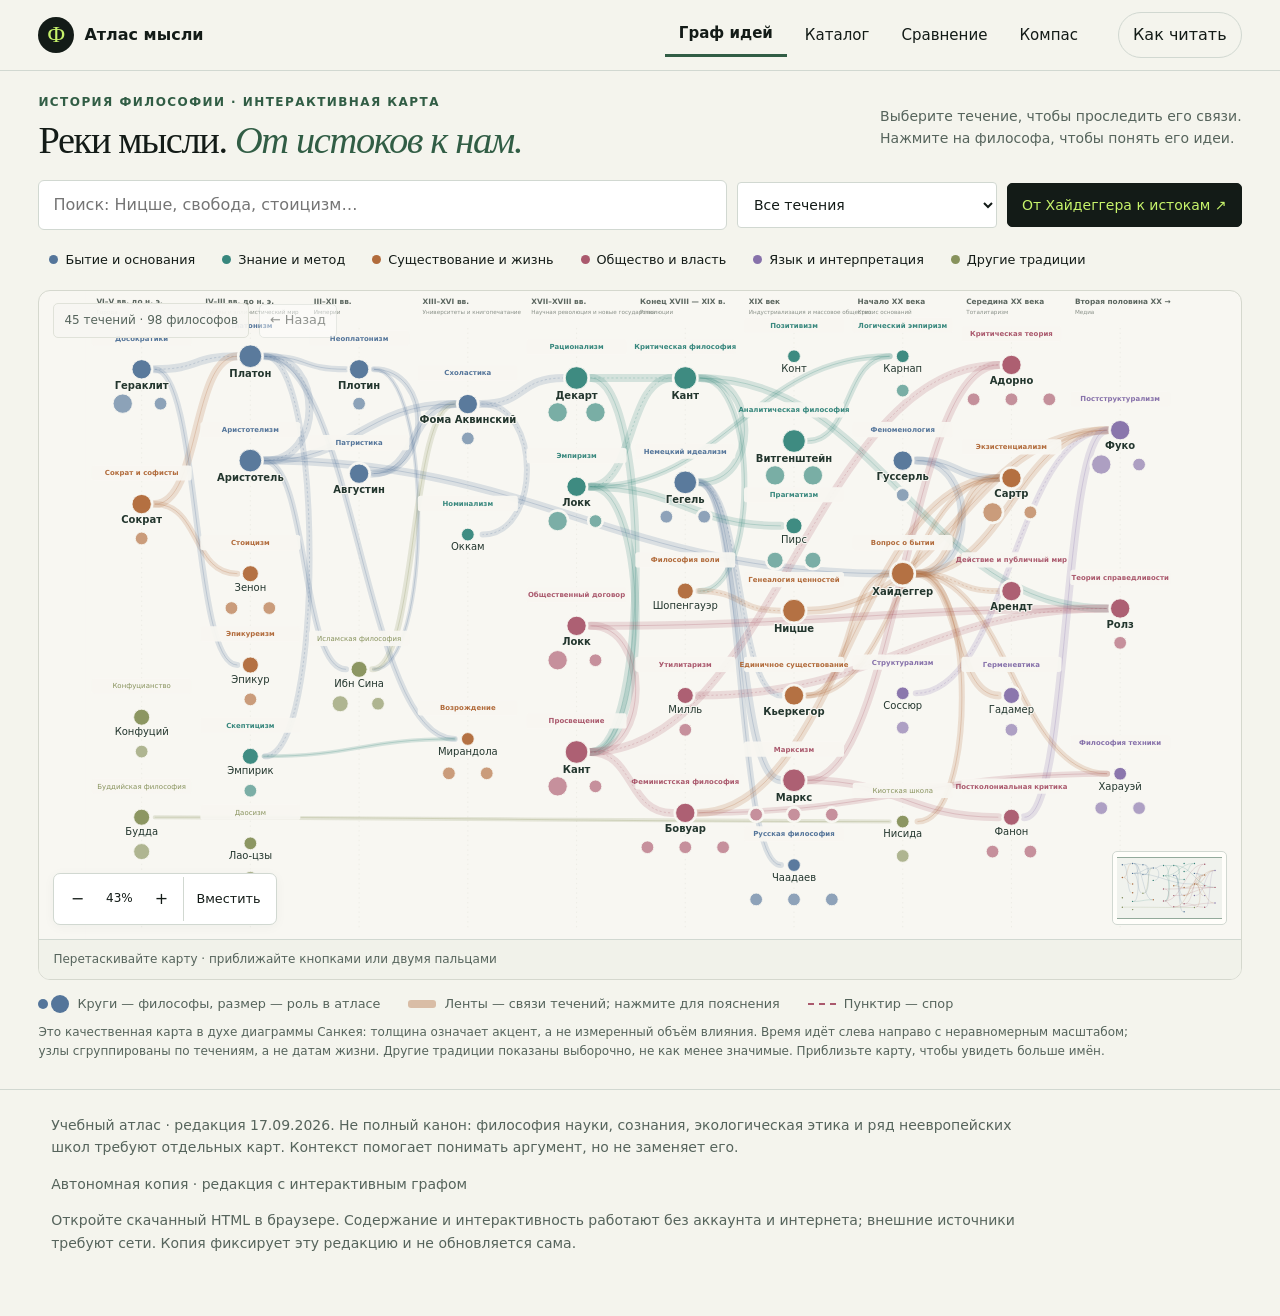
==== atlas-offline.html @ 080ef71f "Add files via upload" ====
<!doctype html>
<html lang="ru"><head><meta charset="utf-8"><meta name="viewport" content="width=device-width,initial-scale=1"><title>Атлас мысли — история философии и связей</title><meta name="description" content="Философские течения, историческая почва, аргументы, критика и карта влияний. Учебный атлас с европейским фокусом."><link rel="icon" type="image/svg+xml" href="data:image/svg+xml,%3Csvg xmlns='http://www.w3.org/2000/svg' viewBox='0 0 32 32'%3E%3Crect width='32' height='32' rx='7' fill='%23131b17'/%3E%3Ctext x='7' y='25' font-size='25' fill='%23c7f36b'%3EΦ%3C/text%3E%3C/svg%3E"><style>:root{--ink:#131b17;--paper:#f4f4ed;--card:#fff;--acid:#c7f36b;--green:#315d45;--blue:#3f58a0;--rust:#a7472d;--muted:#56645c;--line:#d1d8d1;--shadow:0 20px 60px #131b1720}*{box-sizing:border-box}html{scroll-behavior:smooth}body{margin:0;background:var(--paper);color:var(--ink);font:16px/1.6 system-ui,-apple-system,'Segoe UI',sans-serif}button,input,select{font:inherit;color:inherit}button,select{cursor:pointer}button{border:1px solid var(--line);border-radius:5px;background:white;padding:9px 14px;min-height:44px}button:hover{border-color:var(--green);background:#edf1e8}button:disabled{opacity:.45;cursor:default}button:focus-visible,a:focus-visible,input:focus-visible,select:focus-visible,summary:focus-visible{outline:3px solid var(--blue);outline-offset:3px}a{color:var(--green);text-underline-offset:4px}p{margin:0 0 14px}h1,h2,h3{line-height:1.16}h1,h2{font-family:Georgia,'Times New Roman',serif;font-weight:400}h1 em,h2 em{color:var(--green)}[hidden]{display:none!important}small,.small{font-size:.875rem;color:var(--muted)}.skip-link{position:fixed;top:-100px;left:10px;background:white;padding:10px;z-index:90}.skip-link:focus{top:5px}.topbar{display:flex;gap:26px;align-items:center;padding:12px clamp(20px,4vw,64px);background:var(--paper);border-bottom:1px solid var(--line)}.brand{display:flex;align-items:center;gap:10px;font-weight:700;text-decoration:none;color:var(--ink);white-space:nowrap;margin-right:auto}.brand-mark{display:grid;place-items:center;width:36px;height:36px;border-radius:50%;color:var(--acid);background:var(--ink);font:24px Georgia}.topbar nav{display:flex;gap:4px}.topbar nav button{border:0;background:transparent;border-radius:0;font-size:.94rem}.topbar nav button.active{border-bottom:3px solid var(--green);font-weight:700}.about-btn{background:none;border-radius:99px}.intro{display:grid;grid-template-columns:1.15fr 1fr;gap:48px;align-items:center;padding:32px clamp(20px,4vw,64px)}.eyebrow{font-size:.75rem;text-transform:uppercase;letter-spacing:.12em;font-weight:700;color:var(--green);margin:0 0 12px}.intro h1{font-size:clamp(2.5rem,4vw,4.3rem);letter-spacing:-.04em;line-height:1.05;margin:0}.intro h1 em{display:block}.intro>div>p:not(.eyebrow){max-width:610px}.start-link{background:var(--ink);color:var(--acid);border-color:var(--ink)}.start-link:hover{color:var(--ink)}.view,footer{padding:0 clamp(20px,4vw,64px) 48px}.controls{display:flex;gap:20px;align-items:end;border-top:1px solid var(--ink);padding-top:20px}.controls label{display:grid;gap:5px;font-size:.875rem}.search{flex:1}.search input,select{background:white;border:1px solid var(--line);border-radius:4px;padding:10px 12px;min-height:46px;max-width:100%;font-size:1rem}.controls .toggle{display:flex;align-items:center;gap:8px;min-height:46px}input[type=checkbox]{accent-color:var(--green);width:20px;height:20px;flex-shrink:0}.chips{display:flex;flex-wrap:wrap;gap:7px;padding:18px 0 12px}.chip{padding:7px 13px;border-radius:99px;background:transparent;font-size:.875rem}.chip.active{background:var(--ink);color:white;border-color:var(--ink)}.map-note{color:var(--muted);font-size:.875rem;display:flex;justify-content:space-between;gap:24px;margin:12px 0 24px}.map-note p{max-width:850px}.map-note span{white-space:nowrap}.era-group{margin-bottom:36px}.era-group>h2{font:700 .875rem system-ui;letter-spacing:.08em;text-transform:uppercase;border-top:1px solid var(--ink);padding-top:18px;margin:0 0 18px;display:flex;gap:10px;align-items:center}.era-group>h2 span{font-size:.75rem;background:var(--ink);color:white;border-radius:30px;padding:4px 9px}.cards{display:grid;grid-template-columns:repeat(3,minmax(0,1fr));gap:16px}.thought-card{background:var(--card);border:1px solid var(--line);border-top:3px solid var(--green);border-radius:5px;padding:20px;display:flex;flex-direction:column;min-width:0}.thought-card.fundamental{border-top-color:var(--rust)}.thought-card.parallel{border-top-color:var(--blue);background:#f3f5fc}.thought-card h3{margin:10px 0 13px}.card-title{font:1.5rem/1.2 Georgia,'Times New Roman',serif;min-height:0;padding:0;text-align:left;border:0;background:none!important;color:inherit}.period{font-size:.8125rem;color:var(--muted)}.people-preview{font-size:.875rem;color:var(--muted)}.context-strip{font-size:.875rem;background:#edf0e9;border-radius:3px;padding:12px;margin-top:auto}.context-strip strong{display:block;font-size:.75rem;text-transform:uppercase;letter-spacing:.08em;margin-bottom:5px;color:var(--green)}.card-actions{display:flex;gap:10px;justify-content:space-between;margin-top:14px}.card-actions button{padding:7px 10px;font-size:.875rem}.card-actions button:first-child{background:transparent;border-color:transparent;padding-left:0;color:var(--green)}.section-head{display:grid;grid-template-columns:1fr 1fr;gap:48px;align-items:end;border-top:1px solid var(--ink);padding:25px 0}.section-head h2{font-size:clamp(2.25rem,4vw,3.75rem);margin:0}.section-head p{margin:0}.graph-controls{display:flex;gap:20px;align-items:end}.graph-controls label{display:grid;gap:5px;flex:1;max-width:550px}.lineage-graph{display:grid;grid-template-columns:1fr 1fr 1fr;gap:24px;align-items:start;margin-bottom:28px}.column-label{text-transform:uppercase;font-size:.8125rem;letter-spacing:.07em;color:var(--muted);margin:0 0 16px}.node-center{background:var(--ink);color:white;padding:25px;border-radius:5px;position:sticky;top:24px}.node-center .eyebrow{color:var(--acid)}.node-center .period{color:#bdccc1}.node-center h2{font-size:2rem}.node-center .primary{background:var(--acid);color:var(--ink)}.primary{background:var(--green);color:white}.relation{padding:16px;margin-bottom:12px;background:white;border-left:3px solid var(--green);border-radius:4px}.relation.dispute{border-left-color:var(--rust)}.edge-kind{display:block;font-size:.75rem;text-transform:uppercase;color:var(--green);letter-spacing:.07em}.dispute .edge-kind{color:var(--rust)}.relation-title{padding:6px 0;border:0;text-align:left;font:1.3rem/1.25 Georgia;background:transparent}.relation p{font-size:.94rem}.relation-actions{display:flex;gap:12px;align-items:center;font-size:.875rem}.relation-actions button{padding:5px 10px}.ancestor-tree,.parallel-box{background:#fff;padding:20px;border:1px solid var(--line);border-radius:5px;margin-bottom:16px}.ancestor-tree ul{padding-left:22px;border-left:1px solid var(--line);list-style:none}.ancestor-tree ul li{margin:7px 0}.ancestor-tree .branch-note{font-size:.875rem;color:var(--muted)}summary{cursor:pointer;font-weight:650;padding:8px 0}.parallel-box{background:#edf0fc;border-left:4px solid var(--blue)}.empty,.empty-note{padding:24px;color:var(--muted);background:#e9ede7;border-radius:4px}.compare-selects{display:grid;grid-template-columns:1fr 1fr;gap:20px}.compare-selects label{display:grid;gap:6px;min-width:0}.comparison-grid{display:grid;grid-template-columns:1fr 1fr;gap:0 20px;margin-top:26px}.compare-head{background:var(--ink);color:white;padding:20px;border-radius:5px}.compare-head h3{font:1.5rem Georgia;margin-top:0}.comparison-grid h4{grid-column:1/-1;margin:0;padding:20px 0 8px;color:var(--green);font-size:.875rem;text-transform:uppercase;letter-spacing:.08em}.comparison-grid>p{padding:20px;background:white;border:1px solid var(--line);margin:0}.questions{display:grid;grid-template-columns:1fr 1fr;gap:12px}.interest{padding:20px;background:white;border:1px solid var(--line);border-radius:5px;display:flex;gap:12px;align-items:start;cursor:pointer}.interest:has(input:checked){background:#e6f1d8;border-color:var(--green)}.compass-result{border-top:1px solid var(--ink);padding-top:24px;margin-top:24px}.recommend-grid{display:grid;grid-template-columns:repeat(3,minmax(0,1fr));gap:16px;margin:20px 0}.recommend{background:#e6f1d8;padding:20px;border-radius:5px;display:flex;flex-direction:column;gap:10px}.recommend h3{font:1.5rem Georgia;margin:0}.recommend button{margin-top:auto}.counterpoint{padding:20px;border-left:4px solid var(--blue);background:#edf0fc}footer{border-top:1px solid var(--line);padding-top:24px;color:var(--muted);font-size:.875rem}footer p{max-width:1000px}footer>a{display:inline-block;font-size:1rem;font-weight:600;margin-bottom:10px}dialog{background:#fff;color:var(--ink);border:0;border-radius:6px;padding:32px;width:min(760px,calc(100% - 32px));max-height:92dvh;box-shadow:var(--shadow)}dialog::backdrop{background:#101b16b3}dialog h2{font-size:2.5rem}dialog h3{margin-top:26px}dialog li{margin-bottom:10px}dialog dt{font-weight:700}dialog dd{margin:0 0 14px}.close{position:sticky;top:0;float:right;z-index:2;width:44px;height:44px;padding:0;background:var(--paper);font-size:1.75rem;line-height:1}.detail-panel{margin:0 0 0 auto;max-height:100dvh;height:100dvh;max-width:100%;width:min(760px,100%);border-radius:0;padding:28px clamp(22px,4vw,52px) 60px}.detail-panel h2{font-size:clamp(2rem,4vw,3.6rem);clear:both;margin:16px 0}.detail-thesis{font:italic 1.4rem/1.5 Georgia;border-left:4px solid var(--acid);padding-left:18px}.detail-section{border-top:1px solid var(--line);padding-top:18px;margin-top:25px}.detail-section h3{font-size:.875rem;text-transform:uppercase;letter-spacing:.09em;color:var(--green);margin:0 0 14px}.detail-section ol{padding-left:22px}.detail-section li{margin-bottom:9px}.question-lead{padding:15px;background:#edf0e9;font-weight:600}.person{background:var(--paper);padding:14px;margin-bottom:10px}.person p{font-size:.94rem;margin:6px 0 0}.works dt{margin-top:18px}.works dt span{display:block;font-size:.8125rem;color:var(--muted);font-weight:400}.works dd{margin:6px 0 16px}.source-links{display:flex;flex-direction:column;gap:10px;margin-bottom:14px}.tags{display:flex;flex-wrap:wrap;gap:8px;margin-top:24px}.tag{font-size:.875rem;padding:5px 12px;background:#edf0e9;border-radius:99px}.modal-open{overflow:hidden}
@media(max-width:1100px){.cards{grid-template-columns:repeat(2,minmax(0,1fr))}.topbar{gap:10px;padding-inline:20px}.topbar nav button{padding:9px}.intro{gap:24px}.lineage-graph{gap:14px}}
@media(max-width:760px){.topbar{flex-wrap:wrap;gap:8px}.brand{font-size:1rem}.about-btn{font-size:.875rem;padding:6px 12px}.topbar nav{order:3;width:100%;overflow-x:auto;gap:0}.topbar nav button{flex:1;white-space:nowrap;font-size:.875rem}.intro{grid-template-columns:1fr;gap:18px;padding:24px 20px}.intro h1{font-size:2.7rem}.view,footer{padding-inline:20px}.controls{flex-wrap:wrap;gap:12px}.search{flex-basis:100%}.controls>label:nth-child(2){flex:1}.controls .toggle{font-size:.875rem}.chips{gap:6px}.chip{font-size:.8125rem;padding:6px 10px}.map-note{display:block}.map-note span{display:block;margin-bottom:14px}.cards,.questions,.recommend-grid{grid-template-columns:1fr}.section-head{grid-template-columns:1fr;gap:18px}.graph-controls{align-items:stretch;flex-direction:column;gap:10px}.lineage-graph{grid-template-columns:1fr}.node-center{position:static}.column-label{margin-top:12px}.relation-title{display:block}.compare-selects{gap:10px}.compare-selects select{font-size:.875rem;padding:8px;min-width:0;width:100%}.comparison-grid{gap:0 10px}.compare-head,.comparison-grid>p{padding:12px}.compare-head h3{font-size:1.1rem;overflow-wrap:anywhere}.comparison-grid>p{font-size:.94rem;overflow-wrap:anywhere}.ancestor-tree ul{padding-left:12px}.ancestor-tree button{max-width:100%;text-align:left}.detail-panel{padding-inline:22px}.thought-card{padding:18px}dialog h2{font-size:2rem}}
@media(prefers-reduced-motion:reduce){html{scroll-behavior:auto}}
</style><style>.river-active .intro{display:none}.river-view{padding:22px clamp(16px,3vw,48px) 28px}.river-heading{display:flex;align-items:center;justify-content:space-between;gap:20px;margin-bottom:18px}.river-heading h1{font-size:clamp(1.9rem,3vw,3rem);margin:0;letter-spacing:-.035em}.river-heading .eyebrow{margin-bottom:6px}.river-heading>p{font-size:.875rem;max-width:380px;color:var(--muted);margin:0}.river-toolbar{display:flex;gap:10px;align-items:center;flex-wrap:wrap;margin-bottom:12px}.river-search{position:relative;flex:1;min-width:220px}.river-search input{width:100%;border:1px solid var(--line);border-radius:6px;background:white;padding:11px 14px;min-height:46px}.river-search label{position:absolute;width:1px;height:1px;overflow:hidden;clip-path:inset(50%)}.river-toolbar select{width:260px;font-size:.875rem}.river-toolbar button{font-size:.875rem}.search-results{position:absolute;z-index:8;top:51px;width:100%;max-height:360px;overflow:auto;border:1px solid var(--line);border-radius:8px;background:white;box-shadow:var(--shadow);padding:6px}.search-results button{display:block;width:100%;text-align:left;border:0}.search-results small{display:block;font-size:.7rem;letter-spacing:.06em;text-transform:uppercase}.search-results p{padding:14px}.map-families{display:flex;flex-wrap:wrap;gap:5px;margin-bottom:12px}.map-families button{display:flex;align-items:center;gap:7px;border:1px solid transparent;background:transparent;padding:6px 10px;font-size:.8rem;min-height:36px;border-radius:30px}.map-families i{width:9px;height:9px;border-radius:50%;background:var(--family)}.map-families button[aria-pressed=true]{border-color:var(--family);background:white}.river-layout{display:grid;grid-template-columns:minmax(0,1fr);border:1px solid #d5d8ce;border-radius:12px;overflow:hidden;background:#f8f7f2}.river-layout.has-selection{grid-template-columns:minmax(0,1fr) 335px}.map-pane{position:relative;min-width:0}.map-topline{position:absolute;top:12px;left:14px;right:14px;z-index:2;display:flex;align-items:center;gap:10px;pointer-events:none}.map-topline>*{pointer-events:auto}.map-status{background:#f8f7f2ec;border:1px solid #e0e2d9;border-radius:5px;padding:7px 10px;font-size:.75rem;color:var(--muted)}.map-topline button{font-size:.8rem;padding:5px 10px;min-height:34px}.river-viewport{width:100%;height:clamp(500px,72dvh,940px);overflow:hidden;position:relative}.river-viewport svg{display:block;width:100%;height:100%;touch-action:none;user-select:none;cursor:grab}.river-viewport svg:active{cursor:grabbing}.river-viewport svg:focus-visible{outline:3px solid var(--blue);outline-offset:-4px}.epoch-label{font:600 17px system-ui;fill:#5b665f}.epoch-context{font:13px system-ui;fill:#8a9189}.school-label{cursor:pointer}.school-label text{font:600 16px system-ui;letter-spacing:.1px}.school-label:hover text,.school-label:focus text{text-decoration:underline}.school-label:focus{outline:none}.school-label:focus rect{stroke:#315d45;stroke-width:3}.philosopher{cursor:pointer;outline:none}.philosopher .person-label{font-family:system-ui;fill:#23362e;paint-order:stroke;stroke:#f8f7f2;stroke-width:5px;stroke-linejoin:round}.secondary-label{display:none}.show-all-names .secondary-label{display:block}.philosopher:hover .person-label,.philosopher:focus .person-label{display:block;fill:#101b16}.philosopher:hover .person-halo,.philosopher:focus .person-halo{stroke:#223e31;stroke-width:2.5}.philosopher:hover .person-dot{fill-opacity:1}.river-edge{cursor:pointer;outline:none}.ribbon{opacity:.19;transition:opacity .15s}.ribbon-spine{opacity:.36}.river-edge:hover .ribbon,.river-edge:focus .ribbon{opacity:.6}.river-edge:hover .ribbon-spine,.river-edge:focus .ribbon-spine{stroke-width:3;opacity:.9}.parallel-cluster .school-label text{font-weight:500}.map-bottom{position:absolute;bottom:14px;left:14px;right:14px;display:flex;align-items:end;gap:10px;pointer-events:none}.map-bottom>*{pointer-events:auto}.zoom-controls{display:flex;align-items:center;gap:2px;border:1px solid var(--line);border-radius:7px;background:white;padding:3px;box-shadow:0 2px 12px #223e310a}.zoom-controls button{border:0;padding:7px 12px;min-width:40px}.zoom-controls output{font-size:.75rem;min-width:40px;text-align:center}.zoom-controls #mapFit{border-left:1px solid var(--line);border-radius:0;font-size:.8rem}.map-mini{width:115px;height:74px;padding:4px;min-height:0;border:1px solid var(--line);border-radius:5px;background:#fffefa;margin-left:auto}.map-mini svg{width:100%;height:100%;display:block}.map-help{display:flex;flex-wrap:wrap;align-items:center;justify-content:space-between;gap:10px;padding:10px 14px;border-top:1px solid var(--line);font-size:.75rem;color:var(--muted);background:#f1f2ea}.map-help label{display:flex;gap:6px;align-items:center}.map-help input{width:16px;height:16px}.school-inspector{border-left:1px solid var(--line);padding:24px 22px;background:white;max-height:calc(clamp(500px,72dvh,940px) + 58px);overflow:auto;font-size:.875rem;line-height:1.6}.school-inspector h2{font-size:1.9rem;margin:12px 0 20px;clear:both}.school-inspector .eyebrow{font-size:.7rem}.inspector-close{float:right;font-size:1.4rem;padding:0;width:34px;min-height:34px;border-radius:50%;background:var(--paper)}.school-inspector h3{font:700 .72rem system-ui;letter-spacing:.06em;text-transform:uppercase;color:var(--green);margin:24px 0 10px}.inspector-thesis{font:1.12rem/1.5 Georgia;border-left:3px solid var(--acid);padding-left:13px}.inspector-people{display:flex;flex-wrap:wrap;gap:6px}.inspector-people button{padding:6px 10px;font-size:.8rem;min-height:36px}.inspector-relation{display:block;width:100%;text-align:left;border:0;border-top:1px solid var(--line);border-radius:0;background:transparent;font-size:.85rem;padding:10px 0}.inspector-relation span{display:block;font-size:.65rem;text-transform:uppercase;color:var(--muted);letter-spacing:.05em}.connection-note{background:#edf1e8;padding:14px;border-radius:6px;font-size:.8rem}.connection-note strong{display:block;margin-bottom:10px}.connection-note p{margin-bottom:8px}.map-legend{display:flex;flex-wrap:wrap;gap:12px 28px;margin:14px 0 8px;font-size:.8rem;color:var(--muted)}.map-legend span{display:flex;gap:8px;align-items:center}.legend-circles{display:inline-flex;gap:3px;align-items:center}.legend-circles:before,.legend-circles:after{content:'';display:block;border-radius:50%;background:#54759a}.legend-circles:before{width:10px;height:10px}.legend-circles:after{width:18px;height:18px}.legend-flow{display:inline-block;width:28px;height:8px;background:#b16b3b66;border-radius:3px}.legend-dispute{display:inline-block;width:28px;border-top:2px dashed #aa596d}.map-caveat{max-width:1100px;color:var(--muted);font-size:.75rem;margin:0}.person-schools{display:flex;flex-wrap:wrap;gap:8px}.school-reading{display:block;width:100%;text-align:left;margin-bottom:7px}.person button{border:0;padding:0;background:transparent;font-weight:650;text-align:left}.river-active footer{margin-top:0}.river-active .topbar{padding-inline:clamp(16px,3vw,48px)}
@media(max-width:1000px){.river-layout.has-selection{grid-template-columns:minmax(0,1fr) 290px}.school-inspector{padding:18px}.map-families{gap:2px}.map-families button{font-size:.73rem;padding:5px 7px}.river-heading>p{max-width:280px}.river-toolbar select{width:230px}}
@media(max-width:760px){.river-view{padding:16px 12px 24px}.river-heading{display:block;margin-bottom:16px}.river-heading>p{max-width:none;margin-top:10px;font-size:.8rem}.river-heading .eyebrow{font-size:.65rem}.river-heading h1{font-size:2rem}.river-toolbar{gap:8px}.river-search{flex-basis:100%}.river-toolbar select{flex:1;min-width:0}.river-toolbar #mapStart{font-size:.75rem;padding:8px}.map-families{flex-wrap:nowrap;overflow-x:auto;padding-bottom:6px}.map-families button{flex-shrink:0;min-height:40px}.river-layout.has-selection{grid-template-columns:1fr}.river-viewport{height:570px}.has-selection .river-viewport{height:490px}.school-inspector{border-left:0;border-top:1px solid var(--line);max-height:none;padding:22px}.school-inspector h2{font-size:2rem}.map-topline{top:10px;left:10px;right:10px;gap:6px;flex-wrap:wrap}.map-status{font-size:.68rem;max-width:100%}.map-topline button{font-size:.7rem}.map-bottom{bottom:10px;left:10px;right:10px}.zoom-controls button{padding:7px 8px}.map-mini{width:76px;height:57px}.map-legend{font-size:.72rem;gap:8px 18px}.map-help{font-size:.7rem}.map-caveat{font-size:.7rem}.search-results{max-height:290px}}
</style></head>
<body><a href="#main" class="skip-link">К содержанию</a>
<header class="topbar"><a class="brand" href="#main"><span class="brand-mark">Φ</span>Атлас мысли</a><nav aria-label="Разделы атласа"><button data-view="river" aria-pressed="true">Граф идей</button><button data-view="atlas" aria-pressed="false">Каталог</button><button data-view="compare" aria-pressed="false">Сравнение</button><button data-view="compass" aria-pressed="false">Компас</button></nav><button id="aboutBtn" class="about-btn">Как читать</button></header>
<main id="main"><section id="riverView" class="view river-view">
<div class="river-heading"><div><p class="eyebrow">История философии · интерактивная карта</p><h1>Реки мысли. <em>От истоков к нам.</em></h1></div><p>Выберите течение, чтобы проследить его связи.<br>Нажмите на философа, чтобы понять его идеи.</p></div>
<div class="river-toolbar"><div class="river-search"><label for="mapSearch">Найти философа или течение</label><input id="mapSearch" type="search" placeholder="Поиск: Ницше, свобода, стоицизм…" autocomplete="off" aria-controls="searchResults"><div id="searchResults" class="search-results" hidden></div></div><select id="schoolFilter" aria-label="Фильтр по течению"></select><button id="mapStart" class="start-link">От Хайдеггера к истокам ↗</button></div>
<div id="mapFamilies" class="map-families" aria-label="Тематические линии"></div>
<div id="riverLayout" class="river-layout"><div class="map-pane"><div class="map-topline"><span id="mapStatus" class="map-status" role="status"></span><button id="mapBack" disabled aria-label="Вернуться к предыдущему фильтру">← Назад</button><button id="mapReset" hidden>Вся карта ×</button></div><div id="riverViewport" class="river-viewport"><svg id="riverSvg" xmlns="http://www.w3.org/2000/svg" role="group" tabindex="0" aria-labelledby="riverTitle"></svg><div class="map-bottom"><div class="zoom-controls" aria-label="Масштаб карты"><button id="zoomOut" aria-label="Уменьшить">−</button><output id="mapZoomLevel"></output><button id="zoomIn" aria-label="Увеличить">+</button><button id="mapFit">Вместить</button></div><button id="mapMini" class="map-mini" aria-label="Мини-карта: показать весь граф"></button></div></div><div class="map-help"><span>Перетаскивайте карту · приближайте кнопками или двумя пальцами</span><label id="neighborControl" hidden><input id="showNeighbors" type="checkbox" checked>Показывать соседние течения</label></div></div><aside id="schoolInspector" class="school-inspector" aria-label="Описание выбранного течения" hidden></aside></div>
<div class="map-legend"><span><i class="legend-circles"></i>Круги — философы, размер — роль в атласе</span><span><i class="legend-flow"></i>Ленты — связи течений; нажмите для пояснения</span><span><i class="legend-dispute"></i>Пунктир — спор</span></div>
<p class="map-caveat">Это качественная карта в духе диаграммы Санкея: толщина означает акцент, а не измеренный объём влияния. Время идёт слева направо с неравномерным масштабом; узлы сгруппированы по течениям, а не датам жизни. Другие традиции показаны выборочно, не как менее значимые. Приблизьте карту, чтобы увидеть больше имён.</p>
</section><section class="intro"><div><p class="eyebrow">Европейская мысль · параллели · споры</p><h1>Откуда берутся <em>наши идеи</em></h1></div><div><p>Начните с эпохи — или с близкого вам вопроса. Здесь <span id="atlasCount"></span> направлений и <span id="edgeCount"></span> пояснённых связей, а не лестница к единственно верному ответу.</p><button class="start-link" data-lineage="heidegger">Начать с Хайдеггера ↗</button></div></section>
<section id="atlasView" class="view"><div class="controls"><label class="search"><span>Поиск</span><input id="searchInput" type="search" placeholder="Хайдеггер, свобода, Капитал…"></label><label>Традиции<select id="scopeSelect"><option value="all">Все в атласе</option><option value="main">Основная линия</option><option value="parallel">Параллельные традиции</option></select></label><label class="toggle"><input id="contextToggle" type="checkbox" checked>Показывать контекст</label></div><div class="chips" id="eraChips" aria-label="Фильтр по эпохе"></div><div class="map-note"><p>Эпохи — ориентиры, не строгие границы. Течения перекрываются во времени. «Ключевой поворот» означает подробность в этом атласе, а не оценку превосходства.</p><span id="resultCount" role="status"></span></div><div id="timeline"></div></section>
<section id="lineageView" class="view" hidden><div class="section-head"><h2>Идеи наследуют.<br><em>И возражают.</em></h2><p>Каждая связь подписана: влияние, передача текстов, переработка или спор. Чтобы идти назад, выбирайте предшественника слева. На телефоне предшественники находятся выше выбранной точки.</p></div><div class="graph-controls"><button id="graphBack" disabled>← Назад по моему пути</button><label>Точка отсчёта<select id="lineageSelect"></select></label></div><p class="map-note">Стрелки направлены от источника к его рецепции. Они могут относиться к конкретному автору или поздней фазе течения, а не к рождению всей школы.</p><div id="lineageGraph" class="lineage-graph"></div><div id="lineageReading"></div></section>
<section id="compareView" class="view" hidden><div class="section-head"><h2>О чём они<br><em>не согласны?</em></h2><p>Сопоставление помогает увидеть разницу исходных вопросов. Два подхода могут дополнять друг друга, даже если не дают одного ответа.</p></div><div class="compare-selects"><label>Первое направление<select id="compareA"></select></label><label>Второе направление<select id="compareB"></select></label></div><div id="comparison"></div></section>
<section id="compassView" class="view" hidden><div class="section-head"><h2>Не ярлык.<br><em>Точка входа.</em></h2><p>Выберите, что сейчас занимает вас. Это открытая карта интересов, не тест личности и не рекомендация принять мировоззрение целиком. Ответы никуда не отправляются и исчезают после перезагрузки.</p></div><div id="questions" class="questions"></div><div id="compassResult" class="compass-result" aria-live="polite"></div></section>
<footer><p>Учебный атлас · редакция 17.09.2026. Не полный канон: философия науки, сознания, экологическая этика и ряд неевропейских школ требуют отдельных карт. Контекст помогает понимать аргумент, но не заменяет его.</p><p>Автономная копия · редакция с интерактивным графом</p><p class="small">Откройте скачанный HTML в браузере. Содержание и интерактивность работают без аккаунта и интернета; внешние источники требуют сети. Копия фиксирует эту редакцию и не обновляется сама.</p></footer>
</main><dialog id="detailPanel" class="detail-panel" aria-labelledby="detailTitle"><button id="closeDetail" class="close" aria-label="Закрыть карточку">×</button><div id="detailContent"></div></dialog>
<dialog id="aboutDialog" aria-labelledby="aboutTitle"><button id="closeAbout" class="close" aria-label="Закрыть справку">×</button><p class="eyebrow">Начать без подготовки</p><h2 id="aboutTitle">Как читать эту карту</h2><ol><li><strong>Граф идей:</strong> нажмите на название течения или ленту. Карта оставит его представителей и соседние направления; справа (на телефоне — ниже) появится описание.</li><li><strong>Круги — философы:</strong> размер показывает редакционный акцент. Нажмите круг или имя для персональной карточки. Кнопки + и − меняют масштаб, перетаскивание сдвигает карту. Стрелки клавиатуры сдвигают карту, Enter открывает выбранный узел. Ленты связывают течения, а не каждого автора с каждым.</li><li><strong>Сравнение:</strong> сопоставьте близкий подход с альтернативой.</li><li><strong>Компас:</strong> выберите тему, затем прочитайте исходный текст, а не только пересказ.</li></ol><h3>Важные оговорки</h3><p>Философия не развивается по одной линии прогресса. Войны, институты и экономика меняют повестку, но не механически порождают теории. Исторические блоки — сжатая интерпретация контекста. Указанные «результаты» — новые понятия и аргументы, не окончательно доказанные истины.</p><p>Сравнения с Азией не доказывают заимствования. Для исламско-латинской рецепции и Киотской школы показаны конкретные связи. Учебные обобщения сверяются с академическими обзорами SEP и IEP; ссылки находятся в карточках.</p><h3>Мини-словарь</h3><dl id="glossary"></dl></dialog>
<noscript><p>Для фильтров и карточек включите JavaScript в браузере.</p></noscript><script>const currents=[
{id:"presocratics",name:"Досократики",era:"Античность",period:"VI–V вв. до н. э.",type:"fundamental",thesis:"Мир можно объяснять через природу и первоначала, а не только через миф.",context:"Полисы, морская торговля, контакты культур и ранняя математика создают пространство для рационального спора.",people:[["Гераклит","Фрагменты — становление и логос"],["Парменид","О природе — бытие неизменно"],["Демокрит","атомистическая картина мира"]],result:"Переход от мифа к аргументу: появляется вопрос не «кто сделал мир», а «из чего и по каким законам он устроен».",critique:"Сохранились главным образом фрагменты; позднейшие авторы часто пересказывали их через собственные системы.",parents:[],tags:["природа","бытие","логос"],weight:3},
{id:"classics",name:"Сократ, Платон, Аристотель",era:"Античность",period:"V–IV вв. до н. э.",type:"fundamental",thesis:"Разум способен исследовать добродетель, знание, государство и устройство реальности.",context:"Кризис афинской демократии, Пелопоннесская война, суд над Сократом и рост крупных государств.",people:[["Платон","Государство; Пир; Федон"],["Аристотель","Метафизика; Этика; Политика"]],result:"Сформированы язык логики, этики, метафизики и политической философии; спор формы и опыта определит европейскую мысль на века.",critique:"Иерархичность, оправдание неравенства и недоверие к демократии; универсальные схемы опирались на узкий социальный опыт.",parents:["presocratics"],tags:["этика","политика","метафизика"],weight:3},
{id:"hellenistic",name:"Эллинистические школы",era:"Античность",period:"III в. до н. э. – III в.",type:"movement",thesis:"Философия — практическое искусство сохранять свободу и спокойствие в нестабильном мире.",context:"Империи сменяют независимые полисы; человек меньше влияет на политику и ищет опору в личной жизни.",people:[["Эпикур","Письмо к Менекею"],["Сенека","Нравственные письма"],["Эпиктет","Энхиридион"],["Секст Эмпирик","Пирроновы положения"]],result:"Стоицизм, эпикуреизм и скептицизм делают философию образом жизни и набором ежедневных практик.",critique:"Риск ухода из политики и сведения структурных проблем к индивидуальному самообладанию.",parents:["classics"],tags:["счастье","стойкость","практика"],weight:2},
{id:"india-china",name:"Индия и Китай: параллели",era:"Античность",period:"VI в. до н. э. – III в.",type:"parallel",thesis:"Буддизм, конфуцианство и даосизм иначе связывают личное освобождение, порядок и изменчивость.",context:"Урбанизация и новые государства в Индии; распад порядка и эпоха Сражающихся царств в Китае.",people:[["Будда","ранние сутты — прекращение страдания"],["Конфуций","Лунь юй — этика отношений"],["Чжуан-цзы","одноимённый трактат — свобода перспектив"]],result:"Показывают, что философия не обязана начинаться с автономного субъекта или разделения человека и природы.",critique:"Объединение разных цивилизаций в один блок чрезмерно упрощает внутренние споры и тысячелетия развития.",parents:[],tags:["практика","гармония","страдание"],weight:2},
{id:"christian",name:"Христианская философия",era:"Средневековье",period:"II–XIV вв.",type:"fundamental",thesis:"Античный разум переосмысляется внутри идеи творения, откровения и личного спасения.",context:"Распад Западной Римской империи, институциональная сила церкви, монастыри и появление университетов.",people:[["Августин","Исповедь; О граде Божием"],["Фома Аквинский","Сумма теологии"],["Оккам","логические и богословские труды"]],result:"Соединяет греческую метафизику с монотеизмом; развивает понятия личности, воли, естественного закона и систематической аргументации.",critique:"Разум ограничен догматом; социальная иерархия часто получает сакральное оправдание.",parents:["classics"],tags:["вера","разум","личность"],weight:3},
{id:"islamic",name:"Исламская философия",era:"Средневековье",period:"VIII–XII вв.",type:"parallel",thesis:"Перевод и развитие греческой науки связываются с вопросами пророчества, разума и закона.",context:"Аббасидский халифат, Багдадский Дом мудрости, торговые сети и интенсивный переводческий обмен.",people:[["Аль-Фараби","Добродетельный город"],["Ибн Сина","Книга исцеления"],["Ибн Рушд","Комментарии к Аристотелю"]],result:"Сохраняет и преобразует античное наследие, развивает логику и метафизику; через переводы влияет на европейскую схоластику.",critique:"Термин скрывает острые споры между фальсафой, каламом, мистикой и правовыми традициями.",parents:["classics"],tags:["разум","вера","перевод"],weight:2},
{id:"renaissance",name:"Гуманизм и Возрождение",era:"Раннее Новое время",period:"XIV–XVI вв.",type:"movement",thesis:"Человек — деятельный автор своей земной судьбы, а античность можно прочесть заново.",context:"Города-республики, печатный станок, Реформация, Великие географические открытия и ранний капитализм.",people:[["Пико делла Мирандола","Речь о достоинстве человека"],["Макиавелли","Государь"],["Монтень","Опыты"]],result:"Ослабляет монополию схоластики, возвращает историчность текстам и отделяет политику от морализаторства.",critique:"«Универсальный человек» часто означает образованного европейского мужчину; гуманизм соседствует с колониальным насилием.",parents:["christian","classics"],tags:["человек","политика","история"],weight:2},
{id:"rationalism",name:"Рационализм",era:"Раннее Новое время",period:"XVII в.",type:"fundamental",thesis:"Надёжное знание строится разумом из ясных оснований.",context:"Научная революция, религиозные войны и поиск универсального метода после краха старых авторитетов.",people:[["Декарт","Рассуждение о методе; Размышления"],["Спиноза","Этика"],["Лейбниц","Монадология"]],result:"Конструирует современного познающего субъекта и математический идеал знания; ставит проблему связи сознания и тела.",critique:"Разум может быть оторван от исторического, телесного и социального опыта.",parents:["renaissance","christian"],tags:["разум","субъект","метод"],weight:3},
{id:"empiricism",name:"Эмпиризм",era:"Раннее Новое время",period:"XVII–XVIII вв.",type:"fundamental",thesis:"Знание начинается с опыта; идеи следует проверять происхождением и наблюдением.",context:"Экспериментальная наука, морская торговля, английские революции и становление либерального общества.",people:[["Локк","Опыт о человеческом разумении"],["Юм","Исследование о человеческом познании"],["Бэкон","Новый Органон"]],result:"Закладывает эпистемологию опыта, скепсис к причинности и основания либерализма.",critique:"Опыт не бывает «чистым»: его формируют язык, ожидания и власть; собственность у Локка связана с колониальным контекстом.",parents:["renaissance"],tags:["опыт","наука","либерализм"],weight:3},
{id:"enlightenment",name:"Просвещение",era:"Просвещение",period:"XVIII в.",type:"fundamental",thesis:"Публичный разум, права и образование способны освободить людей от произвола.",context:"Рост печати и буржуазной публичности, колониальные империи, американская и французская революции.",people:[["Кант","Ответ на вопрос: что такое Просвещение?"],["Руссо","Об общественном договоре"],["Вольтер","Философские письма"]],result:"Формирует язык универсальных прав, гражданства, прогресса и критики традиционного авторитета.",critique:"Обещанная универсальность исключала женщин, рабов и колонизированные народы; идея прогресса могла оправдывать господство.",parents:["rationalism","empiricism"],tags:["прогресс","права","публичность"],weight:3},
{id:"kant",name:"Критическая философия Канта",era:"Просвещение",period:"1781–1790-е",type:"fundamental",thesis:"Мы познаём мир через формы собственного разума, а свобода принадлежит практической сфере.",context:"Ньютоновская наука сталкивается со скептицизмом Юма; революции требуют нового основания автономии.",people:[["Иммануил Кант","Критика чистого разума; Критика практического разума"]],result:"Примиряет рационализм и эмпиризм: субъект не копирует мир, а активно организует опыт. Задаёт программу почти всей последующей немецкой философии.",critique:"«Вещь в себе» остаётся проблемой; универсальный субъект абстрагирован от тела, пола, класса и истории.",parents:["rationalism","empiricism","enlightenment"],tags:["субъект","свобода","познание"],weight:3},
{id:"idealism",name:"Немецкий идеализм",era:"XIX век",period:"1790-е–1830-е",type:"fundamental",thesis:"Разум и свобода разворачиваются исторически через противоречия.",context:"Французская революция, Наполеоновские войны, модернизация немецких государств.",people:[["Гегель","Феноменология духа; Наука логики"],["Фихте","Наукоучение"],["Шеллинг","Система трансцендентального идеализма"]],result:"Делает историю внутренней частью философии и создаёт диалектический способ мыслить развитие через конфликт.",critique:"Система рискует подчинить живую единичность тотальности и представить историю Европы вершиной всемирного процесса.",parents:["kant"],tags:["история","диалектика","свобода"],weight:3},
{id:"marxism",name:"Марксизм",era:"XIX век",period:"1840-е →",type:"fundamental",thesis:"Идеи и институты укоренены в материальном производстве и классовой борьбе; мир нужно не только объяснять, но менять.",context:"Промышленная революция, фабричный труд, урбанизация, кризисы капитализма и рабочее движение.",people:[["Маркс и Энгельс","Капитал; Немецкая идеология"],["Грамши","Тюремные тетради"],["Лукач","История и классовое сознание"]],result:"Связывает философию с политэкономией, идеологией и коллективной практикой; радикально меняет социальные науки и политику.",critique:"Экономический редукционизм в некоторых версиях; исторические режимы марксизма породили догматизм и репрессии.",parents:["idealism","enlightenment"],tags:["капитал","класс","идеология"],weight:3},
{id:"positivism",name:"Позитивизм и прагматизм",era:"XIX век",period:"1830-е–1900-е",type:"movement",thesis:"Ценность знания определяется наблюдаемостью, предсказанием или практическими последствиями.",context:"Триумф индустриальной науки, статистики, инженерии, массового образования и американской демократии.",people:[["Огюст Конт","Курс позитивной философии"],["Уильям Джеймс","Прагматизм"],["Джон Дьюи","Демократия и образование"]],result:"Укрепляет эмпирические социальные науки и понимание идей как инструментов действия.",critique:"Склонность считать метафизические и ценностные вопросы бессмысленными; полезность не равна истинности.",parents:["empiricism","enlightenment"],tags:["наука","практика","общество"],weight:2},
{id:"irrationalism",name:"Критика разума и морали",era:"XIX век",period:"1810-е–1900-е",type:"fundamental",thesis:"Человеком движут не только разум и прогресс, но воля, страдание, выбор и бессознательные силы.",context:"Разочарование итогами революций, кризис религиозной картины мира, массовое общество.",people:[["Кьеркегор","Страх и трепет; Или — или"],["Ницше","Так говорил Заратустра; К генеалогии морали"],["Шопенгауэр","Мир как воля и представление"]],result:"Возвращает единичное существование, аффект и перспективу; готовит экзистенциализм, психоанализ и генеалогическую критику.",critique:"Антисистемность иногда превращается в культ исключительности, пессимизм или политически опасную двусмысленность.",parents:["idealism","hellenistic"],tags:["воля","существование","мораль"],weight:3},
{id:"russian",name:"Русская философия",era:"XIX век",period:"1830-е–1920-е",type:"movement",thesis:"Личность, община, вера и исторический путь России осмысляются между Европой и собственной традицией.",context:"Самодержавие и крепостное право, реформы, революционное движение, спор западников и славянофилов.",people:[["Чаадаев","Философические письма"],["Владимир Соловьёв","Оправдание добра"],["Бердяев","Философия свободы"],["Шестов","Апофеоз беспочвенности"]],result:"Соединяет религиозный персонализм, социальную критику и экзистенциальную проблематику; влияет на европейскую мысль эмиграции.",critique:"Идея «особого пути» может романтизировать изоляцию; религиозный язык ограничивает светскую проверяемость аргументов.",parents:["christian","idealism","irrationalism"],tags:["личность","Россия","вера"],weight:2},
{id:"phenomenology",name:"Феноменология",era:"XX век",period:"1900-е →",type:"fundamental",thesis:"Нужно описывать, как вещи даны сознанию и телесному опыту, до готовых научных объяснений.",context:"Кризис оснований науки, психология, Первая мировая война и распад уверенности в непрерывном прогрессе.",people:[["Гуссерль","Логические исследования; Кризис европейских наук"],["Мерло-Понти","Феноменология восприятия"]],result:"Создаёт точный язык опыта, интенциональности и воплощённости; питает экзистенциализм, герменевтику и когнитивистику.",critique:"Метод редукции трудно выполнить; ранние версии недостаточно учитывают историю, власть и бессознательное.",parents:["kant","positivism"],tags:["опыт","сознание","тело"],weight:3},
{id:"heidegger",name:"Хайдеггер и вопрос бытия",era:"XX век",period:"1920-е–1970-е",type:"fundamental",thesis:"Человек уже находится в мире, среди забот, других и конечности; вопрос бытия предшествует теории познания.",context:"Травма Первой мировой, Веймарская нестабильность, технологизация; политическая связь Хайдеггера с нацизмом.",people:[["Мартин Хайдеггер","Бытие и время; Вопрос о технике"]],result:"Переописывает субъекта как Dasein — историчное бытие-в-мире; раскрывает тревогу, смерть, подлинность и опасность технологического способа видеть всё как ресурс.",critique:"Тёмный язык, слабая этика и политика; членство в НСДАП и антисемитские записи требуют читать философию вместе с биографической ответственностью.",parents:["phenomenology","irrationalism"],tags:["бытие","тревога","техника"],weight:3},
{id:"existentialism",name:"Экзистенциализм",era:"XX век",period:"1930-е–1960-е",type:"fundamental",thesis:"Мы не получаем готовой сущности: свобода, конечность и ответственность раскрываются в конкретном выборе.",context:"Мировые войны, Холокост, оккупация, Сопротивление, секуляризация и кризис гуманизма.",people:[["Сартр","Бытие и ничто; Экзистенциализм — это гуманизм"],["Камю","Миф о Сизифе; Бунтующий человек"],["Симона де Бовуар","Этика двусмысленности; Второй пол"]],result:"Превращает абстрактную свободу в проживаемую проблему; связывает личный выбор с ответственностью перед другими.",critique:"Риск героизации изолированного выбора; социальные структуры иногда уступают сцене индивидуальной аутентичности.",parents:["heidegger","irrationalism","phenomenology"],tags:["свобода","абсурд","ответственность"],weight:3},
{id:"analytic",name:"Аналитическая философия",era:"XX век",period:"1900-е →",type:"fundamental",thesis:"Многие философские проблемы проясняются анализом логики, языка и аргументов.",context:"Развитие математической логики и естественных наук, англоязычные университеты, Венский кружок и эмиграция учёных.",people:[["Рассел","О обозначении"],["Витгенштейн","Логико-философский трактат; Философские исследования"],["Куайн","Две догмы эмпиризма"]],result:"Задаёт стандарты ясности и аргументации; формирует философию языка, науки, сознания и современную этику.",critique:"Ранний узкий фокус на языке мог терять историю, тело и власть; сама традиция давно стала гораздо разнообразнее.",parents:["empiricism","kant","positivism"],tags:["язык","логика","наука"],weight:3},
{id:"critical",name:"Критическая теория",era:"XX век",period:"1930-е →",type:"fundamental",thesis:"Разум, культура и медиа могут не только освобождать, но и воспроизводить господство.",context:"Фашизм, сталинизм, массовая культура, потребительский капитализм, студенческие движения.",people:[["Хоркхаймер и Адорно","Диалектика Просвещения"],["Маркузе","Одномерный человек"],["Хабермас","Теория коммуникативного действия"]],result:"Обновляет Маркса через психоанализ, социологию и теорию культуры; исследует индустрию культуры и публичную сферу.",critique:"Элитарный взгляд на массовую культуру и высокий уровень абстракции; поздняя версия недооценивает материальные конфликты.",parents:["marxism","idealism"],tags:["власть","культура","идеология"],weight:3},
{id:"structuralism",name:"Структурализм и постструктурализм",era:"XX век",period:"1950-е–1990-е",type:"fundamental",thesis:"Смысл и субъект производятся системами языка, знания и власти, а не существуют до них.",context:"Деколонизация, 1968 год, рост гуманитарных наук, кризис универсальных проектов и новых медиа.",people:[["Фуко","Надзирать и наказывать; История сексуальности"],["Деррида","О грамматологии"],["Делёз и Гваттари","Анти-Эдип"],["Леви-Стросс","Структурная антропология"]],result:"Даёт инструменты анализа дискурса, нормы, идентичности и скрытых бинарных иерархий; глубоко влияет на гуманитарные науки.",critique:"Релятивизм и трудный язык; критика субъекта может затруднять основание ответственности и совместного действия.",parents:["marxism","heidegger","analytic"],tags:["дискурс","власть","структура"],weight:3},
{id:"feminism",name:"Феминистская философия",era:"Современность",period:"XVIII в. → сегодня",type:"fundamental",thesis:"Пол, тело, забота и частная жизнь — не периферия, а ключ к устройству знания и власти.",context:"Борьба за гражданские права, массовый женский труд, контрацепция, деколонизация и движения меньшинств.",people:[["Мэри Уолстонкрафт","Защита прав женщины"],["Симона де Бовуар","Второй пол"],["Джудит Батлер","Гендерное беспокойство"],["Сильвия Федеричи","Калибан и ведьма"]],result:"Показывает, как универсальные категории скрывали мужской опыт; развивает эпистемологию позиции, этику заботы и интерсекциональность.",critique:"Ранние волны часто универсализировали опыт белых женщин среднего класса; между школами нет единой позиции.",parents:["enlightenment","existentialism","marxism","structuralism"],tags:["гендер","тело","забота"],weight:3},
{id:"decolonial",name:"Постколониальная и деколониальная мысль",era:"Современность",period:"1950-е → сегодня",type:"fundamental",thesis:"Колониализм формировал не только границы и рынки, но и сами категории знания, человека и прогресса.",context:"Распад империй, национально-освободительные движения, миграция и неравенство глобального капитализма.",people:[["Франц Фанон","Проклятьем заклеймённые"],["Эдвард Саид","Ориентализм"],["Гаятри Спивак","Могут ли угнетённые говорить?"]],result:"Децентрирует Европу, связывает культуру со властью и возвращает голос исторически исключённым перспективам.",critique:"Риск превращения сложных обществ в монолитные идентичности и недооценки локальных внутренних конфликтов.",parents:["marxism","structuralism","feminism"],tags:["колониализм","знание","идентичность"],weight:3},
{id:"tech",name:"Философия технологий и постгуманизм",era:"Современность",period:"1980-е → сегодня",type:"movement",thesis:"Техника не просто инструмент: она перестраивает внимание, тело, труд, власть и само понятие человека.",context:"Интернет, платформенный капитализм, биотехнологии, климатический кризис и искусственный интеллект.",people:[["Донна Харауэй","Манифест киборгов"],["Бернар Стиглер","Техника и время"],["Лучано Флориди","Философия информации"]],result:"Ставит вопросы агентности машин, цифрового контроля, экологической взаимозависимости и границ гуманизма.",critique:"Спекулятивность и технологический детерминизм; быстрые изменения делают многие диагнозы недолговечными.",parents:["heidegger","structuralism","feminism","critical"],tags:["техника","ИИ","человек"],weight:2}
];
</script><script>// Editorial layer. Stable IDs preserve links from the first edition.
const sep = slug => `https://plato.stanford.edu/entries/${slug}/`;
const revise = (id, fields) => Object.assign(currents.find(c => c.id === id), fields);
const add = (id,name,era,period,year,type,thesis,context,people,result,critique,tags,source) => currents.push({id,name,era,period,year,type,thesis,context,people,result,critique,tags,parents:[],weight:type==='fundamental'?3:2,sources:[[source,sep(source)]]});
const baseMeta = {
 presocratics:[-600,'presocratics'],classics:[-380,'plato'],hellenistic:[-300,'stoicism'],'india-china':[-450,'buddha'],christian:[400,'augustine'],islamic:[850,'arabic-islamic-influence'],renaissance:[1400,'machiavelli'],rationalism:[1637,'rationalism-empiricism'],empiricism:[1620,'rationalism-empiricism'],enlightenment:[1700,'enlightenment'],kant:[1781,'kant'],idealism:[1794,'hegel'],marxism:[1844,'marx'],positivism:[1830,'comte'],irrationalism:[1872,'nietzsche'],russian:[1836,null],phenomenology:[1900,'phenomenology'],heidegger:[1927,'heidegger'],existentialism:[1943,'existentialism'],analytic:[1879,'russell'],critical:[1937,'critical-theory'],structuralism:[1966,'foucault'],feminism:[1792,'feminist-philosophy'],decolonial:[1952,'colonialism'],tech:[1985,'technology']
};
for(const c of currents){const [year,slug]=baseMeta[c.id];c.year=year;c.sources=slug?[[slug,sep(slug)]]:[['Русская философия · IEP','https://iep.utm.edu/russian/']];delete c.parents;}
revise('presocratics',{context:'VI–V вв. до н. э.: греческие города Средиземноморья, морская торговля и обмен знаниями с Египтом и Месопотамией. Это условия интеллектуального обмена, а не доказанная единственная причина философии.',critique:'Миф и рациональный довод ещё переплетены. У Парменида изложение начинается с богини; схема «миф исчез — разум появился» слишком резкая. Большинство текстов дошло фрагментарно.'});
revise('classics',{name:'Платонизм',people:[['Платон (427–347 до н. э.)','Государство; Федон; Пир']],thesis:'За изменчивыми вещами можно искать устойчивые основания знания и справедливости.',result:'Различение мнения и знания, чувственного и умопостигаемого делает философию исследованием оснований. Диалог позволяет проверять определения, а не только сообщать доктрину.',critique:'Аристотель возражает против отделения форм от вещей: как отдельная идея объяснит конкретный предмет? Политический идеал Платона допускает цензуру и жёсткую иерархию.'});
revise('hellenistic',{name:'Стоицизм',people:[['Зенон Китийский (ок. 334–262 до н. э.)','Сочинения сохранились фрагментарно'],['Эпиктет (ок. 50–135)','Беседы; Энхиридион'],['Марк Аврелий (121–180)','К самому себе']],thesis:'Жить хорошо — действовать разумно и добродетельно, различая собственные суждения и неподконтрольные события.',result:'Этика соединена с логикой и представлением о разумном космосе. Внешние блага не делают человека добродетельным; все люди принадлежат общему моральному сообществу.',critique:'Сильное возражение: справедливо ли считать внешние условия несущественными для счастья? Но стоическая устойчивость не требует бездействия: обязанности перед другими сохраняются.',tags:['этика','практика','свобода']});
revise('india-china',{name:'Буддийская философия',period:'V в. до н. э. →',people:[['Будда','Ранние сутты; Дхаммапада (сборник традиции)'],['Нагарджуна (ок. II–III вв.)','Коренные строфы о срединности']],thesis:'Страдание связано с привязанностью; личность и вещи не обладают независимой неизменной сущностью.',context:'Древняя Индия: новые города и царства, сообщества странствующих учителей, споры с ведической традицией. Позднее — разные школы в Южной и Восточной Азии.',result:'Анализ непостоянства и зависимого возникновения предлагает иной язык опыта, чем вечная душа. Нагарджуна исследует отсутствие самостоятельного бытия вещей.',critique:'Буддизм не единая доктрина и не просто техника расслабления. Возражение: как объяснять ответственность и непрерывность опыта без постоянного «я»?',tags:['страдание','опыт','практика']});
revise('christian',{name:'Патристика и Августин',period:'II–V вв.',people:[['Августин (354–430)','Исповедь; О граде Божием']],thesis:'Вера, внутренняя жизнь и воля становятся ключами к пониманию человека и истории.',context:'Христианство становится имперской религией; взятие Рима в 410 году ставит вопрос о судьбе земного порядка. Августин работает ещё в поздней античности.',result:'Античная философия переосмысляется через творение и благодать. Внутренний опыт, память и время становятся самостоятельными философскими проблемами.',critique:'Если спасение зависит от благодати, в каком смысле человек свободен и ответственен? Современный читатель может не принять исходных богословских посылок.'});
revise('islamic',{period:'VIII–XIV вв. и далее',context:'Переводческие сети халифата, придворное покровительство, медицина и богословские споры. Позднее арабские тексты переводятся на латынь, в том числе в Толедо.',result:'Это не только сохранение греческих книг: Ибн Сина по-новому различает сущность и существование. Его идеи и комментарии Ибн Рушда становятся участниками латинских споров.',critique:'Разум и откровение соотносятся по-разному у разных авторов. Нельзя сводить традицию к «мостику в Европу» или считать её завершившейся в XII веке.'});
revise('positivism',{name:'Позитивизм',period:'1830-е →',people:[['Огюст Конт (1798–1857)','Курс позитивной философии']],thesis:'Объяснение общества должно опираться на законы наблюдаемых явлений, подобно естествознанию.',result:'Попытка построить науку об обществе способствует становлению социологии. Вопрос о «последних причинах» уступает описанию закономерностей.',critique:'Общество нельзя без остатка приравнять к физическому объекту: исследователь уже использует ценности. Научная организация может стать оправданием технократии.',tags:['наука','общество','метод']});
revise('irrationalism',{name:'Ницше и генеалогия ценностей',period:'1870-е–1880-е',people:[['Фридрих Ницше (1844–1900)','Рождение трагедии; Весёлая наука; К генеалогии морали']],thesis:'Прежде чем подчиняться ценностям, спросите: как они возникли, какой жизни служат и что подавляют?',result:'Мораль становится предметом исторической и психологической критики. Нигилизм означает кризис прежних оснований ценности, а не простой призыв ни во что не верить.',critique:'Как обосновать собственную переоценку ценностей? Критики указывают на элитизм и неоднозначность политических выводов. Свести Ницше к нацизму исторически неверно.',tags:['мораль','ценности','нигилизм']});
revise('analytic',{period:'1870-е →',context:'Новая математическая логика Фреге, спор Рассела и Мура с британским идеализмом. Позднее — Венский кружок, эмиграция из нацистской Европы и рост англоязычных университетов.',people:[['Готлоб Фреге (1848–1925)','О смысле и значении'],['Бертран Рассел (1872–1970)','О обозначении'],['Людвиг Витгенштейн (1889–1951)','Философские исследования']],critique:'Не единое мировоззрение, а семейство методов. Обвинение всей традиции в игнорировании истории слишком широко; точность формулировок сама по себе ещё не гарантирует значимости вопроса.'});
revise('structuralism',{name:'Постструктурализм и деконструкция',period:'1960-е →',people:[['Мишель Фуко (1926–1984)','Надзирать и наказывать'],['Жак Деррида (1930–2004)','О грамматологии'],['Жиль Делёз (1925–1995)','Различие и повторение']],thesis:'Структуры смысла и власти историчны; их границы и исключения можно выявлять и пересматривать.',result:'Фуко исследует исторические способы делать людей объектами знания и управления; Деррида — напряжения внутри смысловых противопоставлений. Это разные проекты, а не одна теория.',critique:'Если всякое основание подлежит критике, чем обосновать саму критику? Защитники отвечают, что ситуативность не равна произволу или отрицанию фактов.',sources:[['Фуко · SEP',sep('foucault')],['Деррида · SEP',sep('derrida')]]});
revise('feminism',{era:'Просвещение',context:'1792: борьба за права и образование женщин; XIX–XX вв.: избирательное право, труд и гражданские движения; позднее — критика расовых и классовых ограничений ранних программ.',critique:'Разные феминизмы спорят о равенстве, различии, гендере, труде и заботе. Критика универсализации опыта привилегированных женщин идёт и изнутри традиции.'});
revise('decolonial',{name:'Постколониальная критика',era:'XX век',people:[['Франц Фанон (1925–1961)','Чёрная кожа, белые маски; Проклятьем заклеймённые'],['Эдвард Саид (1935–2003)','Ориентализм'],['Гаятри Спивак (р. 1942)','Могут ли угнетённые говорить?']],result:'Исследует, как колониальная власть продолжает действовать в культуре и знании после независимости. Деколониальная мысль — соседнее, но не тождественное направление, связанное, в частности, с Анибалем Кихано.'});
revise('tech',{name:'Философия техники и постгуманизм',result:'Философия техники изучает, как устройства и инфраструктуры меняют действие и ответственность. Критический постгуманизм пересматривает исключительность человека; его нельзя путать с трансгуманистическим улучшением организма.'});

add('socrates','Сократ и софисты','Античность','V в. до н. э.',-430,'fundamental','Как отличить обоснованную добродетель от привычки и убедительной речи?','Афинские суды и собрания требуют умения убеждать; война и смены режимов обостряют спор о воспитании гражданина.',[['Сократ (469–399 до н. э.)','Собственных сочинений нет; Платон: Апология Сократа'],['Протагор (ок. 490–420 до н. э.)','Фрагменты; диалог Платона «Протагор»']], 'Сократический разговор проверяет определения через вопросы и противоречия. Не знать — повод исследовать, а не принять удобный ответ. Софисты исследуют условность норм и силу речи.','Исторического Сократа трудно отделить от героя Платона. Изобличение чужого незнания ещё не создаёт положительной теории.',['этика','диалог','политика'],'socrates');
add('aristotle','Аристотелизм','Античность','IV в. до н. э.',-350,'fundamental','Форма вещи раскрывается в самой вещи; хорошая жизнь — деятельность и воспитание характера.','Македонская экспансия и исследовательская школа Ликей. Наблюдение природы соседствует с анализом конституций.',[['Аристотель (384–322 до н. э.)','Никомахова этика; Метафизика; Политика']], 'Различение причин, логика доказательства и этика добродетели образуют долговечный исследовательский язык. Добродетель — устойчивая способность выбирать уместное, а не механическая середина.','Телеология не заменяет современной науки. Учение о естественном рабстве и исключение женщин показывают границы универсальности системы.',['этика','бытие','логика'],'aristotle');
add('epicurean','Эпикуреизм','Античность','IV–III вв. до н. э. →',-306,'movement','Достаточная жизнь строится на дружбе, разумном ограничении желаний и освобождении от страха.','Эллинистические монархии и общины философской жизни. Сад Эпикура предлагает альтернативу престижу и политическому соперничеству.',[['Эпикур (341–270 до н. э.)','Письмо к Менекею'],['Лукреций (I в. до н. э.)','О природе вещей']], 'Удовольствие понимается не как бесконечное потребление, а прежде всего как отсутствие боли и тревоги. Атомистическое объяснение природы снимает страх сверхъестественного наказания.','Можно ли считать спокойствие достаточным благом? Осторожность по отношению к политике может оставлять несправедливость без ответа.',['этика','счастье','практика'],'epicurus');
add('skepticism','Античный скептицизм','Античность','IV в. до н. э. – III в.',-300,'movement','При равной силе противоположных доводов разумно воздержаться от окончательного суждения.','Конкурирующие школы предлагают несовместимые системы истины и хорошей жизни.',[['Пиррон (ок. 360–270 до н. э.)','Свидетельства позднейших авторов'],['Секст Эмпирик (II–III вв.)','Пирроновы положения']], 'Воздержание от суждения отличается от догмы «истины нет». В быту можно следовать тому, что является, не утверждая окончательной природы вещей.','Не противоречит ли скептик себе, когда аргументирует? Как сочетать воздержание с решениями, где бездействие тоже имеет последствия?',['знание','сомнение','практика'],'skepticism-ancient');
add('neoplatonism','Неоплатонизм','Античность','III–VI вв.',250,'movement','Многообразие мира зависит от единого сверхчувственного начала.','Позднеримский мир, школы Александрии и Афин, религиозное соперничество и работа с античным каноном.',[['Плотин (ок. 204–270)','Эннеады'],['Прокл (412–485)','Первоосновы теологии']], 'Схема Единого, Ума и Души даёт язык для последующей христианской, исламской и еврейской метафизики. Возвращение к основанию трактуется и как преобразование жизни.','Как из совершенного единства возникает множественность? Метафизическая иерархия плохо поддаётся независимой проверке.',['бытие','вера','единство'],'plotinus');
add('confucian','Конфуцианство','Античность','VI–V вв. до н. э. →',-500,'parallel','Человек становится нравственным в отношениях, через обучение, ритуал и заботу о других.','Ослабление порядка Чжоу и борьба царств. Вопрос: как сделать власть и общественные роли достойными доверия?', [['Конфуций (551–479 до н. э.)','Лунь юй'],['Мэн-цзы (IV в. до н. э.)','Мэн-цзы']], 'Предлагает этику отношений вместо образа полностью самостоятельного индивида. Правитель должен не только принуждать, но и подавать нравственный пример.','Как отличить взаимную ответственность от оправдания подчинения? Иерархия ролей может закреплять патриархальность.',['этика','отношения','политика'],'confucius');
add('daoism','Даосизм','Античность','IV–III вв. до н. э. →',-350,'parallel','Не всякий порядок нужно навязывать: действие может следовать изменчивому ходу вещей.','Соперничество государств и школ в древнем Китае. Философские тексты и позднейшие религиозные традиции различаются.',[['Лао-цзы (традиционная атрибуция)','Дао дэ цзин'],['Чжуан-цзы (IV в. до н. э.)','Чжуан-цзы']], 'У-вэй — не бездействие, а ненасильственное, нефорсированное действие. Смена перспектив ставит под вопрос уверенность в единственно правильном описании.','Где граница между вниманием к ситуации и отказом вмешаться? Датировка и авторство ранних текстов дискуссионны.',['природа','практика','перспектива'],'daoism');
add('scholastic','Схоластика и томизм','Средневековье','XI–XIV вв.',1200,'fundamental','Вера и рациональный довод могут иметь разные, но совместимые области.','Рост университетов, перевод Аристотеля с греческого и арабского; диспут становится институциональным методом.',[['Фома Аквинский (1225–1274)','Сумма теологии'],['Ансельм Кентерберийский (1033–1109)','Прослогион']], 'Возражения, различения и ответы образуют дисциплину спора. Фома различает сущность и существование, развивает естественный закон; не все истины веры считает доказуемыми.','Если исходная картина мира богословская, насколько независим разум? Историческая схоластика шире томизма и включает его противников.',['вера','разум','бытие'],'aquinas');
add('nominalism','Номинализм','Средневековье','XIV в.',1320,'movement','Общее понятие не требует отдельной общей вещи: реально существуют единичные существа.','Университетские споры об универсалиях и конфликты духовной и светской власти.',[['Уильям Оккам (ок. 1287–1347)','Сумма логики']], 'Оккам анализирует, как термины обозначают вещи. Принцип экономии не доказывает, что мир прост: он требует не вводить лишних сущностей без основания.','Как объяснить объективность общих научных понятий? Номинализм нельзя напрямую объявить причиной современной науки.',['язык','логика','знание'],'ockham');
add('contract','Общественный договор и либерализм','Раннее Новое время','XVII–XVIII вв.',1651,'fundamental','Политическую власть нужно обосновывать через людей и их согласие, а не только происхождение государя.','Гражданские войны, конфессиональные конфликты, рост торговли и споры о собственности.',[['Гоббс (1588–1679)','Левиафан'],['Локк (1632–1704)','Два трактата о правлении'],['Руссо (1712–1778)','Об общественном договоре']], 'Гоббс защищает суверена ради безопасности; Локк — ограничение власти правами; Руссо — самозаконодательство граждан. Договор чаще мысленный способ обоснования, а не реальное историческое событие.','Кто включён в круг договаривающихся? Формальное согласие может скрывать зависимость, колониализм и неравную собственность.',['политика','свобода','права'],'contractarianism');
add('utilitarian','Утилитаризм','XIX век','Конец XVIII–XIX вв. →',1789,'fundamental','Нравственную оценку действия следует связывать с благополучием всех затронутых людей.','Реформы права и тюрем, индустриальное общество и попытки публично обосновывать полезность институтов.',[['Бентам (1748–1832)','Введение в основания нравственности и законодательства'],['Джон Стюарт Милль (1806–1873)','Утилитаризм; О свободе']], 'Моральные последствия оцениваются беспристрастно. Милль различает качества удовольствий и защищает свободу от принуждения, кроме предотвращения вреда другим.','Можно ли пожертвовать одним невиновным ради многих? Сопоставление благ трудно; версии правил и прав пытаются ограничить опасные выводы.',['этика','счастье','политика'],'mill-moral-political');
add('kierkegaard','Кьеркегор: существование и вера','XIX век','1840-е–1850-е',1843,'movement','Общая система не решает за меня, как существовать, выбирать и верить.','Датская государственная церковь, публичная пресса и полемика с гегельянским системостроительством.',[['Сёрен Кьеркегор (1813–1855)','Или — или; Страх и трепет; Болезнь к смерти']], 'Косвенное письмо и псевдонимы сталкивают жизненные позиции. Тревога открывает возможность выбора; вера не сводится к объективному знанию.','Не превращается ли исключительность веры в разрешение нарушать общую этику? Голос героя-псевдонима не следует автоматически считать голосом автора.',['существование','вера','тревога'],'kierkegaard');
add('schopenhauer','Шопенгауэр: воля и страдание','XIX век','1818 →',1818,'movement','Разум не хозяин мира: за представлением действует слепое стремление.','Послекантовская философия, европейские переводы индийских текстов, разочарование в оптимистических системах.',[['Артур Шопенгауэр (1788–1860)','Мир как воля и представление']], 'Желание воспроизводит неудовлетворённость. Искусство, сострадание и отказ от господства воли дают разные способы ослабить её власть.','Как обосновать перенос опыта собственной воли на весь мир? Его чтение Индии было выборочным и опосредованным переводами.',['воля','страдание','искусство'],'schopenhauer');
add('pragmatism','Прагматизм','XIX век','1870-е →',1878,'fundamental','Смысл идеи раскрывается в последствиях её применения и в открытом исследовании.','Американская индустриализация, дарвинизм, экспериментальная наука и демократическое образование.',[['Чарльз Пирс (1839–1914)','Как сделать наши идеи ясными'],['Уильям Джеймс (1842–1910)','Прагматизм'],['Джон Дьюи (1859–1952)','Демократия и образование']], 'Знание — исправляемая совместная практика, а не взгляд из ниоткуда. Ошибка не катастрофа, если методы позволяют её обнаруживать и пересматривать решение.','«Работает для меня» не равно истине: Пирс подчёркивает независимое сопротивление реальности. Как согласовать конфликтующие практические цели?',['опыт','наука','практика'],'pragmatism');
add('logical','Логический эмпиризм','XX век','1920-е–1950-е',1929,'movement','Уточняйте логическую форму утверждения и его связь с возможным опытом.','Венский кружок, новая физика и международное научное сотрудничество; нацизм вынуждает многих участников эмигрировать.',[['Рудольф Карнап (1891–1970)','Преодоление метафизики логическим анализом языка'],['Мориц Шлик (1882–1936)','Всеобщая теория познания']], 'Соединяет эмпирическую проверку с формальной логикой. Участники расходятся в том, что считать подтверждением и как устроен язык науки.','Слишком строгая верификация исключает и сами научные законы. Куайн атакует жёсткую границу аналитического и эмпирического.',['язык','наука','логика'],'logical-empiricism');
add('hermeneutics','Философская герменевтика','XX век','XIX–XX вв. →',1960,'fundamental','Понимание всегда происходит из исторической ситуации и может изменять её в диалоге.','Библейская интерпретация, исторические науки XIX века, послевоенное переосмысление традиции.',[['Ганс-Георг Гадамер (1900–2002)','Истина и метод'],['Поль Рикёр (1913–2005)','Конфликт интерпретаций']], 'Герменевтический круг связывает часть и целое, предварительное понимание и его пересмотр. «Предрассудок» здесь может быть стартовым условием, а не только ошибкой.','Хабермас возражает: согласие и традиция могут быть искажены властью. Одного взаимопонимания недостаточно для критики угнетения.',['язык','история','диалог'],'hermeneutics');
add('structures','Структурализм','XX век','1910-е–1960-е',1916,'movement','Элемент получает смысл из отношений внутри системы, а не из изолированной сущности.','Развитие лингвистики, этнологии и попытки сделать гуманитарные науки систематическими.',[['Фердинанд де Соссюр (1857–1913)','Курс общей лингвистики (1916, по материалам лекций)'],['Клод Леви-Стросс (1908–2009)','Структурная антропология']], 'Сходные отношения ищут в языке, мифах и родстве. Это сдвиг от намерения отдельного автора к устройству системы различий.','Модель может недооценивать историю, изменение и способность людей нарушать правила. Не вся гуманитарная закономерность устроена как язык.',['язык','структура','культура'],'structuralism');
add('arendt','Арендт: действие и публичный мир','XX век','1950-е–1970-е',1951,'movement','Свобода раскрывается в действии среди разных людей, а не только внутри сознания.','Тоталитаризм, Холокост, изгнание, безгражданство и послевоенная реконструкция политического мира.',[['Ханна Арендт (1906–1975)','Истоки тоталитаризма; Vita activa, или О деятельной жизни']], 'Различает труд, изготовление вещей и политическое действие. Новое начало и множественность людей дают альтернативу философии, сосредоточенной на смерти и одиночестве.','Разделение социального и политического может вытеснять бедность и труд из обсуждения свободы. Её исторические оценки остаются предметом спора.',['политика','свобода','действие'],'arendt');
add('justice','Справедливость: Ролз и его критики','Современность','1970-е →',1971,'fundamental','Правила общества стоит выбирать, не зная заранее, кем ты в нём окажешься.','Государство благосостояния, движения за гражданские права, спор о перераспределении и свободе рынка.',[['Джон Ролз (1921–2002)','Теория справедливости'],['Роберт Нозик (1938–2002)','Анархия, государство и утопия']], 'Мысленная «завеса неведения» обосновывает равные основные свободы и ограничения допустимого неравенства. Нозик возражает в пользу прав владения и добровольных передач.','Коммунитаристы оспаривают абстрактного индивида, а феминистки — недостаточный учёт семьи и заботы. Модель не описывает реальный договор.',['политика','права','равенство'],'rawls');
add('kyoto','Киотская школа','XX век','1910-е–1980-е',1911,'parallel','Как осмыслить опыт и «ничто» на пересечении буддийских и европейских понятий?','Модернизация Японии, университетская философия, национализм и войны XX века.',[['Нисида Китаро (1870–1945)','Исследование блага'],['Ниситани Кэйдзи (1900–1990)','Религия и ничто']], 'Это реальный интеллектуальный диалог, а не просто внешнее сходство: Ниситани изучал Хайдеггера, но решал собственные религиозные вопросы.','Политические высказывания ряда представителей о войне и империи требуют критического чтения. «Восток» и «Запад» не единые сущности.',['бытие','опыт','вера'],'kyoto-school');

// Expanded explanations use independent examples, not quotations.
const depth = {
classics:{question:'Можно ли быть уверенным в справедливости, если мнения меняются?',ideas:['Мнение может быть верным случайно; знание должно объяснять основание.','Формы — устойчивые предметы понимания; чувственные примеры неполны.','Устройство души и устройство полиса Платон рассматривает вместе.'],example:'Несколько людей называют разные поступки справедливыми. Платоновский ход — не голосовать за любимый пример, а спросить, что делает их справедливыми вообще.',misconception:'Не всякая реплика персонажа в диалоге — готовое учение Платона.',reading:'Начните с «Апологии Сократа», затем прочтите аллегорию пещеры в VII книге «Государства».',works:[['Государство','ок. 380 до н. э.','Связывает справедливость, воспитание и знание; предлагает спорный идеал политического порядка.'],['Пир','IV в. до н. э.','Через спор о любви исследует движение от частного желания к пониманию прекрасного.']]},
aristotle:{question:'Что делает жизнь удавшейся — удовольствие, правила или характер?',ideas:['Форму не нужно выносить в отдельный мир.','Поступкам учатся через практику, привычки и рассудительность.','Благополучие требует деятельности, отношений и некоторых внешних благ.'],example:'Честность нельзя получить одним решением «быть честным»: её формирует ряд поступков, пока она не станет устойчивым способом действовать.',reading:'«Никомахова этика», книги I–II: сначала цель жизни, затем формирование добродетели.',works:[['Никомахова этика','IV в. до н. э.','Обосновывает счастье как деятельность согласно добродетели, а не настроение.'],['Метафизика','IV в. до н. э.','Разбирает сущность, причины, возможность и действительность.']]},
rationalism:{question:'Что остаётся достоверным, если привычным убеждениям нельзя доверять?',ideas:['Декарт ищет точку, выдерживающую методическое сомнение.','Спиноза отвергает две независимые субстанции: мысль и протяжение — атрибуты одной.','Лейбниц ищет достаточное основание и объяснение необходимости.'],example:'Геометрическое доказательство кажется сильнее тысячи удачных измерений. Рационалист спрашивает, где ещё возможна такая необходимость.',misconception:'Рационалисты не запрещали наблюдение; спор касается того, что опыт способен обосновать.',reading:'Декарт, первые две «Медитации». Отметьте место перехода от сомнения к достоверности.',works:[['Декарт · Размышления о первой философии','1641','Сомнение приводит к достоверности самого акта мышления; дальше возникают трудности выхода к внешнему миру.'],['Спиноза · Этика','1677','Строит монистическую систему природы и объясняет свободу через понимание необходимости.']],sources:[['Рационализм и эмпиризм · SEP',sep('rationalism-empiricism')],['Декарт · SEP',sep('descartes')],['Спиноза · SEP',sep('spinoza')]]},
empiricism:{question:'Откуда берутся идеи и насколько опыт оправдывает ожидания?',ideas:['Локк исследует происхождение идей из ощущения и рефлексии.','Беркли оспаривает материальную субстанцию: эмпиризм не обязательно материализм.','Юм различает наблюдаемую последовательность и необходимую причинную связь.'],example:'Тысяча удачных запусков процесса не даёт логического доказательства, что следующий будет таким же. Это проблема индукции, а не призыв отказаться от статистики.',reading:'Юм, «Исследование о человеческом познании», раздел IV.',works:[['Локк · Опыт о человеческом разумении','1690','Отвергает врождённые идеи и прослеживает происхождение понятий.'],['Юм · Исследование о человеческом познании','1748','Показывает, почему привычка ожидания не равна логической необходимости.']],sources:[['Локк · SEP',sep('locke')],['Юм · SEP',sep('hume')]]},
kant:{question:'Как возможно объективное знание, если оно всегда проходит через наш способ познания?',ideas:['Опыт возникает из чувственных данных и организующей работы рассудка.','Мы знаем явления, но не вещи независимо от условий их данности.','В этике автономия — способность следовать разумному закону, а не любому желанию.'],example:'Чтобы сравнить два события, мы уже располагаем их во времени. Кант спрашивает не о ещё одном событии, а об условиях, без которых сравнение невозможно.',misconception:'Кант не говорит «каждый живёт в своей истине». Его вопрос — об общих условиях объективного опыта.',reading:'Начните с предисловия к «Пролегоменам», затем разбирайте примеры априорного знания.',works:[['Критика чистого разума','1781; 2-е изд. 1787','Ограничивает теоретическое познание возможным опытом.'],['Основоположение к метафизике нравов','1785','Формулирует автономию и требование относиться к человеку также как к цели.']],sources:[['Кант · SEP',sep('kant')],['Этика Канта · SEP',sep('kant-moral')]]},
idealism:{question:'Можно ли объяснить свободу и знание вне истории их становления?',ideas:['Гегель рассматривает формы сознания через их внутренние противоречия.','Самосознание зависит от признания другим.','Свобода должна получить институциональные формы, а не оставаться внутренним намерением.'],example:'Работник юридически свободен, но экономически зависим. Противоречие требует изучать формы свободы, а не просто выбрать слово «свободен» или «несвободен».',misconception:'Схема «тезис — антитезис — синтез» не универсальный рецепт метода Гегеля.',reading:'Начните с комментария к признанию и отношению господства и рабства; сам текст «Феноменологии духа» сложен.',works:[['Гегель · Феноменология духа','1807','Показывает преобразование способов понимать себя и мир.'],['Гегель · Философия права','1821','Связывает свободу с правом, гражданским обществом и государством.']]},
marxism:{question:'Почему формально свободные люди воспроизводят отношения зависимости?',ideas:['Капитал — общественное отношение, а не просто сумма денег.','Товарный обмен скрывает отношения между трудящимися.','Идеи могут представлять исторические порядки как естественные.'],example:'Приложение показывает заказ как нейтральную сделку. Марксистский вопрос — кто владеет платформой, контролирует условия и присваивает результат труда.',misconception:'Не всякая мысль — прямой «продукт экономики». Внутри марксизма спорят о культуре, государстве, расе и автономии политики.',reading:'Маркс, «Наёмный труд и капитал»; затем первая глава I тома «Капитала» с комментарием.',works:[['Капитал · том I','1867','Исследует товар, стоимость, прибавочную стоимость и накопление.'],['Немецкая идеология','1845–1846; полное изд. 1932','Связывает сознание с практической жизнью и производством.']],sources:[['Маркс · SEP',sep('marx')],['Идеология · SEP',sep('ideology')]]},
phenomenology:{question:'Что мы упускаем, когда сразу объясняем опыт готовой научной теорией?',ideas:['Сознание направлено на что-то: это интенциональность.','Описание опыта предшествует объяснению его физиологических причин.','Мерло-Понти делает воспринимающее тело центральным, а не второстепенным.'],example:'В театре вы воспринимаете жест как угрозу или приглашение, а не сначала как набор движений мышц. Феноменология описывает эту исходную осмысленность.',misconception:'Это не утверждение, что существует только сознание, и не обычное перечисление чувств.',reading:'Вводный раздел статьи о феноменологии; затем предисловие к «Феноменологии восприятия».',works:[['Гуссерль · Логические исследования','1900–1901','Критикуют сведение логической истины к психологическим фактам.'],['Мерло-Понти · Феноменология восприятия','1945','Объясняет восприятие через телесную включённость в мир.']]},
heidegger:{question:'Что значит быть — до того, как мы начинаем описывать отдельные объекты?',ideas:['Dasein — сущее, для которого его собственное бытие является вопросом; не синоним души.','Бытие-в-мире: мы изначально вовлечены в дела, отношения и значения.','Забота соединяет уже данную ситуацию с проектами будущего.','Конечность делает выбор возможностей собственным; подлинность не гарантирует нравственности.'],example:'Пока вы играете в спектакле, реквизит дан как то, чем действуют в сцене. Сломавшись, он внезапно становится отдельным предметом внимания. Так легче понять различие практической вовлечённости и наблюдения.',misconception:'Хайдеггер не просто учит «найти себя». В «Письме о гуманизме» он дистанцируется от сартровского экзистенциализма. Его цель — вопрос бытия, а не теория свободной личности.',reading:'Сначала разберите бытие-в-мире и подручность. Затем «Бытие и время», §§12–18 с комментарием. «Вопрос о технике» — отдельный поздний ход, не краткий пересказ ранней книги.',works:[['Бытие и время','1927','Через повседневность, заботу и временность ставит вопрос о смысле бытия. Проект остался незавершённым.'],['Письмо о гуманизме','1946; публикация 1947','Возражает против превращения человека в окончательное основание философии.'],['Вопрос о технике','1954','Рассматривает технику как способ раскрытия мира в качестве доступного ресурса.']],sources:[['Хайдеггер · SEP',sep('heidegger')],['Хайдеггер · IEP','https://iep.utm.edu/heidegge/']]},
existentialism:{question:'Как выбирать жизнь, если за меня не решат ни природа, ни окончательная система?',ideas:['У Сартра существование предшествует сущности: поступки участвуют в формировании того, кто я.','Свобода всегда находится в ситуации, а не вне тела и общества.','Бовуар связывает собственную свободу с возможностью свободы других.','Камю исследует абсурд, но не считал себя экзистенциалистом: здесь он сосед по спору.'],example:'«Я просто выполняю свою роль» может быть описанием ограничений, а может скрывать ответственность за поддержание этих ограничений. Вопрос — что именно я могу изменить и какую цену готов принять?',misconception:'«Ты ответственен» не значит «ты виноват во всём, что с тобой произошло». Степень свободы и фактические возможности различаются.',reading:'Сартр, «Экзистенциализм — это гуманизм»; затем Бовуар, «Этика двусмысленности». Сопоставьте свободу выбора со свободой другого.',works:[['Сартр · Бытие и ничто','1943','Анализирует свободу, самообман и отношения с другим.'],['Бовуар · Этика двусмысленности','1947','Развивает этику конечной и взаимозависимой свободы.'],['Камю · Миф о Сизифе','1942','Ищет ответ на абсурд без утешения окончательным смыслом.']],sources:[['Экзистенциализм · SEP',sep('existentialism')],['Сартр · SEP',sep('sartre')],['Бовуар · SEP',sep('beauvoir')]]},
analytic:{question:'Не создаёт ли сама формулировка часть философской проблемы?',ideas:['Фреге различает смысл выражения и его обозначение.','Рассел выявляет логическую структуру за грамматической поверхностью.','Поздний Витгенштейн изучает использование слов в практиках.'],example:'Фраза «у организации есть воля» звучит как утверждение о человеке. Анализ спрашивает, что здесь значит «воля», кто принимает решения и какие выводы допустимы.',misconception:'Аналитическая философия не равна позитивизму: в ней есть метафизика, этика и религиозная философия.',reading:'Рассел, «Проблемы философии»; затем первые параграфы «Философских исследований».',works:[['Фреге · О смысле и значении','1892','Объясняет, как выражения с одним предметом могут сообщать разное.'],['Витгенштейн · Философские исследования','1953','Разбирает языковые игры, следование правилу и соблазн единой модели языка.']],sources:[['Рассел · SEP',sep('russell')],['Витгенштейн · SEP',sep('wittgenstein')]]},
critical:{question:'Почему рост рациональности не всегда ведёт к свободе?',ideas:['Инструментальный разум выбирает эффективные средства, не обсуждая достойность целей.','Культура может воспроизводить стандартизированные потребности.','У Хабермаса важна возможность обосновывать нормы в свободном общении.'],example:'Показатель эффективности повышается, но люди теряют контроль над работой. Вопрос не только «точна ли метрика», но и «кто определил, что стоит оптимизировать».',reading:'Начните с понятия инструментального разума, затем — глава об индустрии культуры из «Диалектики Просвещения».',works:[['Хоркхаймер и Адорно · Диалектика Просвещения','1944/1947','Исследует превращение освобождающего разума в управление и господство.'],['Хабермас · Теория коммуникативного действия','1981','Ищет основание критики в коммуникации и различает жизненный мир и системные механизмы.']]}
};
for(const [id,d] of Object.entries(depth))revise(id,d);
const extras = {
 renaissance:['Как читать традицию так, чтобы не быть её пленником?','Монтень, «Опыты»: начните с одной главы, а не с попытки прочитать всё подряд.'],
 enlightenment:['Кто имеет право устанавливать правила общей жизни?','Кант, «Ответ на вопрос: что такое Просвещение?» — короткий вход в проблему самостоятельного мышления.'],
 russian:['Как связаны личная свобода, вера и историческая судьба общества?','Чаадаев, первое «Философическое письмо»; затем Бердяев, «Смысл творчества». Не принимайте религиозную линию за всю философию России.'],
 structuralism:['Как власть участвует в том, что общество считает нормальным?','Фуко, начало «Надзирать и наказывать»: сравните две сцены наказания.'],
 feminism:['Чей опыт скрыт за словом «человек»?','Бовуар, введение ко «Второму полу». Спросите, кто задаёт норму и кто оказывается «другим».'],
 decolonial:['Кто получает право описывать другого и представлять его интересы?','Саид, введение к «Ориентализму»; затем сопоставьте с конкретным историческим исследованием.'],
 tech:['Что меняется в человеке, когда меняются его инструменты?','Харауэй, «Манифест киборгов» — с комментарием; это политический текст, не прогноз гаджетов.']
};
for(const [id,[question,reading]] of Object.entries(extras))revise(id,{question,reading});
const sourceLabels={'presocratics':'Досократики','plato':'Платон','aristotle':'Аристотель','stoicism':'Стоицизм','buddha':'Будда','augustine':'Августин','arabic-islamic-influence':'Арабская философия и латинский Запад','machiavelli':'Макиавелли','enlightenment':'Просвещение','kant':'Кант','hegel':'Гегель','marx':'Маркс','comte':'Конт','nietzsche':'Ницше','phenomenology':'Феноменология','critical-theory':'Критическая теория','feminist-philosophy':'Феминистская философия','colonialism':'Колониализм','technology':'Философия техники','socrates':'Сократ','epicurus':'Эпикур','skepticism-ancient':'Античный скептицизм','plotinus':'Плотин','confucius':'Конфуций','daoism':'Даосизм','aquinas':'Фома Аквинский','ockham':'Оккам','contractarianism':'Контрактарианизм','mill-moral-political':'Этика и политика Милля','kierkegaard':'Кьеркегор','schopenhauer':'Шопенгауэр','pragmatism':'Прагматизм','logical-empiricism':'Логический эмпиризм','hermeneutics':'Герменевтика','structuralism':'Структурализм','arendt':'Арендт','rawls':'Ролз','kyoto-school':'Киотская школа'};
revise('structures',{sources:[['Структурализм и его критика · SEP',sep('postmodernism')],['Деррида и структурализм · SEP',sep('derrida')]]});
revise('marxism',{sources:[['Маркс · SEP',sep('marx')],['Продолжение критики идеологии · SEP',sep('critical-theory')]]});
for(const c of currents){c.sources=c.sources.map(([label,url])=>[sourceLabels[label]?sourceLabels[label]+' · SEP':label,url]);c.reading ||= 'Начните с обзорной статьи ниже, затем с первого указанного текста. Читайте с вопросом: какой довод подтверждает главный тезис?';c.question ||= c.thesis;c.level=c.type==='fundamental'?'Развёрнутый обзор':'Краткий ориентир';}
currents.sort((a,b)=>a.year-b.year);

// Each edge is explicitly supported by an identifiable reception or disagreement.
// Similarities are not presented as historical descent.
const edges=[];
const link=(from,to,type,note,source)=>edges.push({from,to,type,note,source:source||currents.find(c=>c.id===to).sources[0][1]});
link('presocratics','classics','спор','Платон наследует вопрос о бытии и изменении, но ищет основание знания в формах.');
link('socrates','classics','влияние','Диалоги Платона развивают сократическую проверку жизни и определений.');
link('classics','aristotle','спор','Ученик Академии критикует отдельное существование форм.');
link('socrates','hellenistic','влияние','Через сократическую и киническую традиции стоики развивают первенство добродетели.');
link('presocratics','epicurean','влияние','Эпикур перерабатывает атомизм Демокрита.');
link('classics','skepticism','спор','Скептическая Академия использует вопросительный характер диалогов против уверенности в знании.');
link('classics','neoplatonism','влияние','Плотин систематически переосмысляет платоновскую метафизику.');
link('neoplatonism','christian','переработка','Августин читает платоников, но отвергает тождество их учения христианской вере.');
link('aristotle','islamic','передача','Переводы и комментарии дают материал для самостоятельных систем Ибн Сины и Ибн Рушда.');
link('neoplatonism','islamic','передача','Арабская рецепция неоплатонических текстов смешивается с аристотелевской.');
link('islamic','scholastic','передача','Латинские переводы вводят новые аргументы о сущности, существовании и интеллекте.',sep('arabic-islamic-influence'));
link('aristotle','scholastic','передача','Аристотелевская логика и метафизика входят в университетские диспуты.');
link('christian','scholastic','влияние','Августин остаётся важным авторитетом в спорах о знании, воле и благодати.');
link('scholastic','nominalism','спор','Оккам действует внутри схоластики, оспаривая часть реалистических объяснений общих понятий.');
link('classics','renaissance','передача','Гуманисты заново переводят и интерпретируют античные тексты.');
link('skepticism','renaissance','передача','Возвращение античного скептицизма питает рассуждения Монтеня.');
link('scholastic','rationalism','спор','Декарт заменяет часть школьных оснований новым методом, сохраняя ряд её понятий.');
link('rationalism','kant','спор','Кант ограничивает притязания разума на познание вне возможного опыта.');
link('empiricism','kant','спор','Проблема причинности у Юма становится одним из импульсов критического проекта.');
link('rationalism','enlightenment','влияние','Идеал разумной критики авторитета получает политическое и публичное продолжение.');
link('empiricism','enlightenment','влияние','Опыт, воспитание и критика врождённых оснований входят в просветительские программы.');
link('contract','enlightenment','влияние','Язык согласия, прав и суверенитета помогает переосмыслить законную власть.');
link('enlightenment','feminism','спор','Уолстонкрафт обращает универсальные обещания прав против исключения женщин.');
link('kant','idealism','переработка','Фихте, Шеллинг и Гегель пересматривают границу между субъектом и вещью в себе.');
link('idealism','marxism','переработка','Маркс наследует историчность и диалектику, меняя объяснение их материальных оснований.');
link('idealism','kierkegaard','спор','Кьеркегор защищает единичное существование от поглощения системой.');
link('kant','schopenhauer','переработка','Различие явления и вещи в себе переосмысляется через представление и волю.');
link('schopenhauer','irrationalism','спор','Ранний Ницше вдохновляется Шопенгауэром, затем критикует его отрицание жизни.');
link('idealism','russian','передача','Системы Гегеля и Шеллинга участвуют в русских спорах XIX века, но не исчерпывают их.');
link('empiricism','pragmatism','переработка','Джеймс и Дьюи развивают идею опыта как активного исследования, не простого накопления ощущений.');
link('empiricism','logical','переработка','Эмпирическое обоснование соединяется с новой формальной логикой.');
link('analytic','logical','влияние','Логика Фреге и Рассела и ранний Витгенштейн важны для Венского кружка.');
link('phenomenology','heidegger','переработка','От структур сознания Гуссерля — к вопросу о бытии и практической включённости.');
link('aristotle','heidegger','переработка','Хайдеггер переинтерпретирует аристотелевские понятия в лекциях и проекте онтологии.');
link('kierkegaard','heidegger','переработка','Тревога и существование получают небогословское онтологическое прочтение.');
link('heidegger','existentialism','переработка','Сартр перерабатывает бытие-в-мире в философию свободы; Хайдеггер отвергает это отождествление.',sep('sartre'));
link('phenomenology','existentialism','влияние','Сартр и Бовуар используют описание опыта для анализа свободы и отношений.');
link('kierkegaard','existentialism','влияние','Существование, выбор и тревога переходят в новые религиозные и атеистические проекты.');
link('existentialism','feminism','переработка','Это влияние на линию Бовуар в XX веке, а не происхождение всего феминизма.',sep('beauvoir'));
link('heidegger','hermeneutics','переработка','Гадамер развивает понимание как способ существования, а не только метод чтения.');
link('heidegger','arendt','спор','Арендт смещает акцент с конечности на рождение нового и множественность действующих людей.');
link('marxism','critical','переработка','Франкфуртская школа дополняет критику политэкономии анализом культуры и психики.');
link('enlightenment','critical','спор','Исследуется, как обещание освобождения может обернуться господством.');
link('structures','structuralism','спор','Деррида и другие проблематизируют устойчивый центр и замкнутость структуры.',sep('derrida'));
link('irrationalism','structuralism','влияние','Фуко развивает генеалогический вопрос о возникновении ценностей и норм.',sep('foucault'));
link('heidegger','structuralism','переработка','Деррида наследует вопрос о метафизике и переосмысляет её разбор.',sep('derrida'));
link('structuralism','decolonial','переработка','Саид использует анализ дискурса Фуко, Спивак — деконструкцию.');
link('marxism','decolonial','переработка','Фанон и другие соединяют анализ эксплуатации с колониальным и расовым опытом.');
link('kant','justice','переработка','Ролз развивает кантовские мотивы автономии и равного уважения.');
link('contract','justice','переработка','Общественный договор становится мысленным выбором принципов за завесой неведения.');
link('utilitarian','justice','спор','Ролз возражает против обмена основных свобод одних на суммарную выгоду других.');
link('heidegger','tech','влияние','Вопрос о технике продолжен, в частности, Стиглером, но не задаёт всё поле.');
link('feminism','tech','переработка','Харауэй переосмысляет тело, границы природы и техники и политическую идентичность.');
link('india-china','kyoto','переработка','Буддийские понятия входят в самостоятельный диалог с европейскими системами.');
link('heidegger','kyoto','передача','Ниситани учился у Хайдеггера; сходство «ничто» ещё не делает системы тождественными.');
const parallels=[{a:'hellenistic',b:'india-china',note:'Обе традиции работают с отношением к страданию. Но стоическое разумное мироустройство и буддийское отсутствие постоянного «я» различны; это сопоставление, не доказательство заимствования.'},{a:'aristotle',b:'confucian',note:'Обе уделяют внимание воспитанию характера и отношениям. Их политические и метафизические основания различаются; стрелки исторического влияния здесь нет.'},{a:'heidegger',b:'daoism',note:'Можно сопоставить критику всё контролирующего действия. Это учебная аналогия; она не доказывает, что даосизм породил «Бытие и время».'}];
const glossary=[['Онтология','Вопрос о бытии: что существует и что значит существовать.'],['Эпистемология','Исследование знания: что оправдывает убеждение и где пределы познания.'],['Метафизика','Исследование наиболее общих оснований реальности; не синоним мистики.'],['Этика','Исследование хорошей жизни, правильного действия и ответственности.'],['Субъект','Тот, кто познаёт или действует; разные школы понимают его по-разному.'],['Априори','Обоснование, не зависящее от конкретного опыта; не просто «врождённое».'],['Диалектика','Работа с противоречиями и изменением понятий; смысл термина зависит от автора.'],['Интенциональность','Направленность сознания на что-то, не обязательно намерение совершить действие.'],['Дискурс','Способ говорить и производить знания в определённых практиках и институтах.'],['Нигилизм','Кризис или отрицание оснований ценности; не универсальный синоним безразличия.']];
</script><script>// Qualitative history map: ribbon widths are editorial emphasis, never quantities.
const mapFamilies = {
  being: {name:'Бытие и основания',color:'#54759a'},
  knowledge: {name:'Знание и метод',color:'#37877d'},
  life: {name:'Существование и жизнь',color:'#b16b3b'},
  society: {name:'Общество и власть',color:'#aa596d'},
  language: {name:'Язык и интерпретация',color:'#8671aa'},
  parallel: {name:'Другие традиции',color:'#87925c'}
};
// Columns mark broad historical stages, not a linear time scale. Y is only layout.
const mapPlaces = {
 presocratics:[0,180,'being'],socrates:[0,490,'life'],confucian:[0,980,'parallel'],'india-china':[0,1210,'parallel'],
 classics:[1,150,'being'],aristotle:[1,390,'being'],hellenistic:[1,650,'life'],epicurean:[1,860,'life'],skepticism:[1,1070,'knowledge'],daoism:[1,1270,'parallel'],
 neoplatonism:[2,180,'being'],christian:[2,420,'being'],islamic:[2,870,'parallel'],
 scholastic:[3,260,'being'],nominalism:[3,560,'knowledge'],renaissance:[3,1030,'life'],
 rationalism:[4,200,'knowledge'],empiricism:[4,450,'knowledge'],contract:[4,770,'society'],enlightenment:[4,1060,'society'],
 kant:[5,200,'knowledge'],idealism:[5,440,'being'],schopenhauer:[5,690,'life'],utilitarian:[5,930,'society'],feminism:[5,1200,'society'],
 positivism:[6,150,'knowledge'],analytic:[6,345,'knowledge'],pragmatism:[6,540,'knowledge'],irrationalism:[6,735,'life'],kierkegaard:[6,930,'life'],marxism:[6,1125,'society'],russian:[6,1320,'being'],
 logical:[7,150,'knowledge'],phenomenology:[7,390,'being'],heidegger:[7,650,'life'],structures:[7,925,'language'],kyoto:[7,1220,'parallel'],
 critical:[8,170,'society'],existentialism:[8,430,'life'],arendt:[8,690,'society'],hermeneutics:[8,930,'language'],decolonial:[8,1210,'society'],
 structuralism:[9,320,'language'],justice:[9,730,'society'],tech:[9,1110,'language']
};
const mapEpochs = [
 ['VI–V вв. до н. э.','Города, полис, письменность'],['IV–III вв. до н. э.','Школы и эллинистический мир'],['III–XII вв.','Империи, религии, переводы'],['XIII–XVI вв.','Университеты и книгопечатание'],['XVII–XVIII вв.','Научная революция и новые государства'],['Конец XVIII — XIX в.','Революции, права, автономия'],['XIX век','Индустриализация и массовое общество'],['Начало XX века','Кризис оснований, Первая мировая'],['Середина XX века','Тоталитаризм, война, деколонизация'],['Вторая половина XX →','Медиа, глобализация, технологии']
];
const shortSchools = {presocratics:'Досократики',socrates:'Сократ и софисты',classics:'Платонизм',aristotle:'Аристотелизм',hellenistic:'Стоицизм',epicurean:'Эпикуреизм',skepticism:'Скептицизм',neoplatonism:'Неоплатонизм',christian:'Патристика',islamic:'Исламская философия',scholastic:'Схоластика',nominalism:'Номинализм',renaissance:'Возрождение',rationalism:'Рационализм',empiricism:'Эмпиризм',contract:'Общественный договор',enlightenment:'Просвещение',kant:'Критическая философия',idealism:'Немецкий идеализм',schopenhauer:'Философия воли',utilitarian:'Утилитаризм',feminism:'Феминистская философия',positivism:'Позитивизм',analytic:'Аналитическая философия',pragmatism:'Прагматизм',irrationalism:'Генеалогия ценностей',kierkegaard:'Единичное существование',marxism:'Марксизм',russian:'Русская философия',logical:'Логический эмпиризм',phenomenology:'Феноменология',heidegger:'Вопрос о бытии',structures:'Структурализм',kyoto:'Киотская школа',critical:'Критическая теория',existentialism:'Экзистенциализм',arendt:'Действие и публичный мир',hermeneutics:'Герменевтика',decolonial:'Постколониальная критика',structuralism:'Постструктурализм',justice:'Теории справедливости',tech:'Философия техники',confucian:'Конфуцианство','india-china':'Буддийская философия',daoism:'Даосизм'};
const personAliases = {'Кант':'Иммануил Кант','Локк':'Джон Локк','Руссо':'Жан-Жак Руссо','Декарт':'Рене Декарт','Спиноза':'Бенедикт Спиноза','Лейбниц':'Готфрид Лейбниц','Бэкон':'Фрэнсис Бэкон','Юм':'Дэвид Юм','Гегель':'Георг Гегель','Фихте':'Иоганн Фихте','Шеллинг':'Фридрих Шеллинг','Гуссерль':'Эдмунд Гуссерль','Мерло-Понти':'Морис Мерло-Понти','Сартр':'Жан-Поль Сартр','Камю':'Альбер Камю','Макиавелли':'Никколо Макиавелли','Монтень':'Мишель Монтень','Вольтер':'Вольтер','Бентам':'Иеремия Бентам','Грамши':'Антонио Грамши','Лукач':'Дьёрдь Лукач','Маркузе':'Герберт Маркузе','Хабермас':'Юрген Хабермас','Чаадаев':'Пётр Чаадаев','Бердяев':'Николай Бердяев','Шестов':'Лев Шестов'};
const personKey = name => {const bare=name.replace(/\s*\(.+?\)/g,'').trim();return personAliases[bare]||bare;};
// A 1–5 editorial scale describes prominence in this European-focused map.
const personWeights = {'Платон':5,'Аристотель':5,'Иммануил Кант':5,'Рене Декарт':5,'Георг Гегель':5,'Карл Маркс':5,'Мартин Хайдеггер':5,'Людвиг Витгенштейн':5,'Сократ':4,'Августин':4,'Фома Аквинский':4,'Дэвид Юм':4,'Джон Локк':4,'Бенедикт Спиноза':4,'Фридрих Ницше':5,'Эдмунд Гуссерль':4,'Жан-Поль Сартр':4,'Симона де Бовуар':4,'Мишель Фуко':4,'Жак Деррида':4,'Готлоб Фреге':4,'Бертран Рассел':4,'Жан-Жак Руссо':4,'Готфрид Лейбниц':4,'Артур Шопенгауэр':3,'Сёрен Кьеркегор':4,'Будда':3,'Конфуций':3,'Гераклит':4,'Парменид':4,'Плотин':4,'Ибн Сина':3,'Ибн Рушд':3,'Джон Ролз':4,'Ханна Арендт':4,'Ганс-Георг Гадамер':3,'Теодор Адорно':4,'Чарльз Пирс':3,'Уильям Джеймс':3,'Джон Дьюи':3,'Джон Стюарт Милль':3,'Эпикур':3,'Зенон Китийский':3,'Марк Аврелий':2,'Эпиктет':2,'Пиррон':2,'Секст Эмпирик':3,'Франц Фанон':3,'Нагарджуна':3,'Лао-цзы':2};
// Personal propositions are deliberately distinct from the broader school's claims.
const personNotes = {
 'Гераклит':['Изменение не исключает порядка: противоположности образуют напряжённое единство.','Фрагментарность текстов оставляет спорным смысл логоса и многие реконструкции.'],
 'Парменид':['Мышление бытия требует отказаться от небытия; путь истины ставит под вопрос привычный опыт изменения.','Как тогда объяснить множественность и движение, которые мы наблюдаем?'],
 'Демокрит':['Вещи и изменения объясняются атомами и пустотой.','Механическое объяснение ставит вопросы о качестве ощущений и основаниях знания.'],
 'Сократ':['Проверять свою жизнь — значит испытывать определения добра, справедливости и добродетели в диалоге.','Мы знаем Сократа через разных свидетелей; его собственную позицию трудно отделить от платоновской.'],
 'Протагор':['Человеческая перспектива и воспитание существенны для знания и общественной жизни.','Если истина зависит от меры человека, как сравнивать несовместимые суждения?'],
 'Платон':['Знание требует устойчивых оснований; философский диалог ведёт от мнений к исследованию форм и блага.','Аристотель спрашивает, как отделённые формы объясняют конкретные вещи; политический проект допускает жёсткую иерархию.'],
 'Аристотель':['Формы и цели нужно исследовать в самих вещах; хорошая жизнь складывается из разумной деятельности и привычек добродетели.','Его телеология природы оспорена новой наукой, а оправдание рабства и иерархии полов неприемлемо.'],
 'Конфуций':['Человечность формируется через отношения, ритуал и нравственное самовоспитание.','Как совместить этику ролей и уважение к иерархии с критикой несправедливой власти?'],
 'Мэн-цзы':['Нравственные задатки требуют взращивания, а власть должна служить благу людей.','Достаточно ли сильны основания для оптимистического взгляда на человеческую природу?'],
 'Будда':['Страдание, непостоянство и зависимое возникновение исследуются ради освобождения от привязанности.','Реконструкция раннего учения зависит от переданных традицией текстов; это не единая современная психотерапия.'],
 'Нагарджуна':['Вещи пусты от независимой собственной природы именно потому, что возникают зависимо.','Трудность: объяснить, почему пустотность не равна отрицанию обычного мира и любых различий.'],
 'Лао-цзы':['Ненасильственное действие и внимание к дао противопоставлены чрезмерному контролю.','Авторство и датировка текста спорны; политический смысл недеяния допускает разные прочтения.'],
 'Чжуан-цзы':['Смена перспектив расшатывает жёсткие различия и самоуверенность наших суждений.','Если различия относительны, как обосновать предпочтение одного образа жизни другому?'],
 'Эпикур':['Удовольствие понимается через отсутствие боли и тревоги; дружба и умеренные желания важнее роскоши.','Достаточна ли безмятежность для хорошей жизни, если она требует отдалиться от политики?'],
 'Лукреций':['Атомизм становится способом освободиться от страха богов и смерти.','Поэма соединяет натурфилософию и терапию, но её физические объяснения не равны современной науке.'],
 'Зенон Китийский':['Добродетель и жизнь согласно природе становятся ядром стоической школы.','Согласование разумного космического порядка со злом и человеческой ответственностью остаётся трудным.'],
 'Эпиктет':['Работать следует прежде всего над собственными суждениями и выбором, различая подвластное и неподвластное нам.','Такой акцент можно ошибочно превратить в оправдание несправедливых условий.'],
 'Марк Аврелий':['Самонаблюдение и сознание общей человеческой природы поддерживают исполнение обязанностей.','Личные заметки не составляют систематический трактат и не снимают противоречий имперской власти.'],
 'Пиррон':['Воздержание от окончательных суждений связывается с невозмутимостью.','Сведения о его взглядах поздние; остаётся вопрос, можно ли действовать без убеждений.'],
 'Секст Эмпирик':['Противопоставление равносильных доводов ведёт к воздержанию от суждения, а не к догме «истины нет».','Как обосновать сам скептический метод, не превратив его в догматическое учение?'],
 'Плотин':['Многообразие мира осмысляется через Единое, Ум и Душу; философия связана с внутренним восхождением.','Как из сверхразумного единства объяснить множественность без противоречия?'],
 'Прокл':['Неоплатоническое устройство реальности получает систематическую разработку.','Многоуровневая метафизика зависит от спорных исходных принципов.'],
 'Августин':['Память, воля и внутренний опыт становятся путями к пониманию времени, человека и отношения к Богу.','Соотношение свободы, греха и благодати порождает напряжение в объяснении ответственности.'],
 'Аль-Фараби':['Философское знание и устройство добродетельного города рассматриваются вместе.','Идеал знающего правителя сталкивается с вопросом о многообразии убеждений и политической свободе.'],
 'Ибн Сина':['Различение сущности и существования позволяет обосновывать зависимость возможного бытия от необходимого.','Обоснован ли переход от понятий возможности и необходимости к устройству реальности?'],
 'Ибн Рушд':['Философское доказательство и толкование откровения могут согласовываться; комментарии заново раскрывают Аристотеля.','Не все богословы принимают полномочия философии в интерпретации религиозных текстов.'],
 'Фома Аквинский':['Аристотелевская философия помогает различать и связывать разумное доказательство и истины веры.','Аргументы о первой причине и природных целях опираются на спорные метафизические предпосылки.'],
 'Ансельм Кентерберийский':['Вера стремится к пониманию; знаменитый аргумент ищет основание существования Бога в самом понятии.','Гаунилон и позднее Кант оспаривают переход от мыслимого понятия к существованию.'],
 'Уильям Оккам':['Общие понятия не требуют отдельных универсальных сущностей: важны знаки и единичные вещи.','Экономия объяснения сама по себе не гарантирует истинности.'],
 'Пико делла Мирандола':['Человеческое достоинство связывается с открытостью собственного становления.','Его христианская и мистическая картина не тождественна современному светскому индивидуализму.'],
 'Никколо Макиавелли':['Политику нужно исследовать через действительные способы удержания власти и сохранения государства.','Отделение политической эффективности от обычной морали может оправдывать насилие.'],
 'Мишель Монтень':['Исследование собственного опыта и столкновение обычаев учат сомнению и терпимости.','Скептическая умеренность не всегда даёт основания для решительного политического действия.'],
 'Фрэнсис Бэкон':['Организованное исследование опыта должно освобождаться от устойчивых заблуждений — «идолов».','Простое накопление наблюдений не заменяет теории и не обосновывает индукцию.'],
 'Джон Локк':['Опыт формирует содержание знания; политическая власть ограничена правами и согласием.','Проблемны обоснование частной собственности и границы фактической всеобщности прав.'],
 'Дэвид Юм':['Причинность и ожидание будущего опираются на привычку; из описания фактов нельзя без добавочного основания вывести должное.','Как оправдать рациональное доверие науке, если индукция не имеет строгого доказательства?'],
 'Рене Декарт':['Методическое сомнение ищет несомненное основание знания; мышление становится отправной точкой.','Разделение сознания и тела оставляет трудной проблему их взаимодействия.'],
 'Бенедикт Спиноза':['Всё существует в единой субстанции; свобода связана с пониманием необходимости и причин аффектов.','Совместима ли такая необходимость с привычным смыслом свободного выбора?'],
 'Готфрид Лейбниц':['Мир мыслится как множество монад; принцип достаточного основания требует объяснения того, почему всё именно так.','Как проверить предустановленную гармонию и тезис о наилучшем возможном мире?'],
 'Гоббс':['Общий суверен нужен, чтобы преодолеть небезопасность и взаимный страх.','Не даёт ли защита от хаоса чрезмерные полномочия власти?'],
 'Жан-Жак Руссо':['Законная власть должна выражать общую волю; общественные отношения могут производить неравенство и зависимость.','Как отличить общую волю от подавления несогласных от имени народа?'],
 'Вольтер':['Критика фанатизма и защита веротерпимости требуют публичного применения разума.','Просветительская критика не всегда распространяется последовательно на все группы и формы неравенства.'],
 'Иммануил Кант':['Мы познаём мир в формах возможного опыта; моральная автономия требует обращаться с человеком как с целью.','Спорны граница вещи в себе и явления, а также жёсткость универсальных моральных правил.'],
 'Иеремия Бентам':['Законы и поступки следует оценивать по последствиям для удовольствия и страдания затронутых людей.','Суммирование пользы может оправдать ущемление меньшинства.'],
 'Джон Стюарт Милль':['Полезность сочетается с качественным различием удовольствий и защитой индивидуальной свободы.','Как согласовать защиту свобод с расчётом пользы и провести границу вреда другим?'],
 'Мэри Уолстонкрафт':['Неравенство женщин связано с воспитанием и устройством общества, а не с отсутствием разумной способности.','Её универсализм сохраняет ограничения эпохи и требует расширения за пределы образованного класса.'],
 'Симона де Бовуар':['Женщина становится «другой» в социальных отношениях; свобода воплощена в ситуации и связана со свободой других.','Универсальное описание женского опыта может недооценивать различия класса, расы и культуры.'],
 'Джудит Батлер':['Гендер воспроизводится повторяемыми нормами и практиками, а не выражает готовую внутреннюю сущность.','Дискуссионно, достаточно ли такой анализ учитывает материальные условия и возможности коллективного действия.'],
 'Сильвия Федеричи':['Неоплачиваемый труд воспроизводства нужно включить в анализ капитализма и власти.','Исторические обобщения о связи охоты на ведьм и капиталистического развития оспариваются.'],
 'Георг Гегель':['Свобода и разум развиваются исторически через противоречия, признание и общественные институты.','Система может поглощать единичный опыт и представлять спорный исторический порядок как необходимый.'],
 'Иоганн Фихте':['Самодеятельность субъекта становится отправной точкой философского обоснования опыта и свободы.','Не растворяет ли такое основание самостоятельность мира в деятельности субъекта?'],
 'Фридрих Шеллинг':['Природа и свобода должны мыслиться в их связи; философия исследует становление и пределы рациональной системы.','Его меняющиеся проекты не сводятся к одной доктрине и требуют осторожной реконструкции.'],
 'Артур Шопенгауэр':['Мир как представление имеет внутреннюю сторону — слепое стремление воли; сострадание и искусство прерывают его власть.','Переход от переживания собственного тела к мировой воле остаётся спорным.'],
 'Огюст Конт':['Познание должно исследовать закономерности явлений; социология включается в систему наук.','Иерархия стадий знания упрощает историю и может превращать науку в новый авторитет.'],
 'Пётр Чаадаев':['Историческая судьба России становится вопросом о традиции, христианстве и участии во всемирной истории.','Противопоставление России и Европы слишком легко превращается в обобщение огромных и неоднородных культур.'],
 'Владимир Соловьёв':['Всеединство связывает истину, добро и красоту; нравственность получает религиозно-философское обоснование.','Система зависит от метафизических и религиозных предпосылок, которые разделяют не все.'],
 'Николай Бердяев':['Свобода, личность и творчество не должны растворяться в объективации и коллективном принуждении.','Трудно перевести радикальное первенство свободы в устойчивые политические институты.'],
 'Лев Шестов':['Единичное существование и вера сопротивляются притязанию разума сделать необходимость окончательной.','Отказ от всеобщих оснований оставляет вопрос о возможности общего аргумента и этики.'],
 'Сёрен Кьеркегор':['Стать собой — личная задача выбора, тревоги и веры, которую нельзя выполнить за человека с помощью системы.','Его религиозный проект нельзя без остатка свести к светской психологии выбора.'],
 'Карл Маркс':['Общественные отношения труда и собственности историчны; капитализм исследуется через товар, стоимость, эксплуатацию и классовую борьбу.','Спорны исторические прогнозы, объяснительная достаточность классового анализа и формы политического освобождения.'],
 'Фридрих Энгельс':['Материальные условия и классовые отношения нужны для понимания истории и индустриального общества.','Перенос диалектики на природу и широкие исторические схемы вызывают возражения.'],
 'Антонио Грамши':['Власть держится не только на принуждении, но и на гегемонии — организации согласия в культуре и повседневности.','Широта понятия гегемонии затрудняет различение механизмов и проверку объяснений.'],
 'Дьёрдь Лукач':['Овеществление делает человеческие отношения похожими на отношения вещей; важно исследовать их историческую целостность.','Приписывание классу привилегированного сознания может заслонять разнообразие опыта.'],
 'Фридрих Ницше':['Ценности имеют историю; генеалогия исследует силы и оценки, скрытые за притязаниями на вечную мораль.','Генеалогическое происхождение ещё не опровергает ценность; элитарные мотивы и перспективизм остаются предметом спора.'],
 'Чарльз Пирс':['Смысл понятия проясняется через мыслимые практические последствия; исследование — исправимый коллективный процесс.','Трудно точно задать предел исследования и отношение истины к возможному согласию.'],
 'Уильям Джеймс':['Идеи проверяются в опыте, а многообразие переживания важнее монолитной картины мира.','Прагматическую истину нельзя просто приравнять к удобству или желаемому результату.'],
 'Джон Дьюи':['Мышление — инструмент разрешения проблем; образование и демократия развивают совместное исследование.','Доверие к публичному эксперименту может недооценивать устойчивую власть и конфликты интересов.'],
 'Готлоб Фреге':['Новая логика и различение смысла и значения меняют анализ языка и математического знания.','Парадокс Рассела обнаружил противоречие в исходной логической системе его оснований арифметики.'],
 'Бертран Рассел':['Логический анализ раскрывает форму высказываний и устраняет некоторые мнимые философские сущности.','Не все вопросы знания и значения удаётся решить переводом в логическую форму.'],
 'Людвиг Витгенштейн':['От границ логического изображения он переходит к языковым играм: значение нужно искать в употреблении.','Спорно, освобождает ли философская терапия от проблем или отказывается от нужной объяснительной теории.'],
 'Эдмунд Гуссерль':['Феноменология описывает, как предмет дан сознанию; интенциональность и жизненный мир меняют постановку вопроса об опыте.','Как перейти от анализа субъективности к общему миру и другим людям, не замыкаясь в сознании?'],
 'Морис Мерло-Понти':['Восприятие телесно: мы уже включены в мир до отвлечённого размышления о нём.','Неочевидно, как полностью согласовать описание переживания с научным объяснением тела.'],
 'Нисида Китаро':['Чистый опыт и позднее логика места развиваются в диалоге буддийской и европейской мысли.','Трудность перевода понятий не позволяет просто отождествить его проект с западным идеализмом.'],
 'Ниситани Кэйдзи':['Нигилизм переосмысляется через буддийскую пустотность и европейскую философию существования.','Спорно, можно ли универсализировать религиозный опыт как ответ на кризис современности.'],
 'Фердинанд де Соссюр':['Знак получает значение через различия в системе языка.','Системный взгляд рискует отодвинуть историю, говорящего и конкретный контекст.'],
 'Клод Леви-Стросс':['Мифы и родство анализируются через отношения и структуры, а не только намерения отдельных людей.','Поиск универсальных структур может сгладить исторические изменения и неравенство.'],
 'Мартин Хайдеггер':['Человек изначально существует в мире дел и отношений; забота, конечность и время открывают вопрос о смысле бытия.','Сложный язык и недостаток явной этики вызывают споры. Его участие в нацизме требует отдельной критической оценки связи философии и политики.'],
 'Рудольф Карнап':['Логический анализ и правила языка помогают отличать проверяемые утверждения от псевдопроблем.','Жёсткие критерии осмысленности и разграничение аналитического и синтетического подверглись критике.'],
 'Мориц Шлик':['Научное знание проясняется через логический анализ и условия проверки утверждений.','Как сформулировать критерий смысла так, чтобы он не исключил научные законы и сам себя?'],
 'Макс Хоркхаймер':['Теория должна исследовать общество вместе с условиями собственного производства и возможностью освобождения.','Нормативное основание критики становится трудным, если сам разум вовлечён в господство.'],
 'Теодор Адорно':['Критика инструментального разума и индустрии культуры защищает то, что не укладывается в готовые понятия.','Радикальная критика рискует оставить мало места для действенной политики и самостоятельности аудитории.'],
 'Герберт Маркузе':['Развитое индустриальное общество может интегрировать сопротивление через потребление и производство потребностей.','Различение истинных и ложных потребностей рискует стать патерналистским.'],
 'Юрген Хабермас':['Возможность взаимного обоснования в коммуникации даёт ориентир для критики и демократии.','Реальная публичная речь неравна по доступу и власти; идеальная процедура не устраняет этих различий автоматически.'],
 'Жан-Поль Сартр':['Человек не задан готовой сущностью: он отвечает за выбор внутри ситуации, от которой не может полностью отстраниться.','Радикальная свобода рискует недооценить социальные ограничения и неосознанные причины.'],
 'Альбер Камю':['Абсурд рождается из столкновения человеческого запроса на смысл и молчания мира; ответом могут стать бунт и солидарность.','Как обосновать пределы бунта без всеобщего основания? Камю не принимал ярлык экзистенциалиста.'],
 'Ханна Арендт':['Политическая свобода возникает в действии среди других; множественность и начало нового важнее тотального управления.','Разделение социального и политического оспаривается: оно может оттеснить труд и неравенство.'],
 'Франц Фанон':['Колониализм формирует и общественные структуры, и переживание собственного тела и личности.','Его анализ освободительного насилия требует критического чтения и не гарантирует свободы после деколонизации.'],
 'Эдвард Саид':['Представления о Востоке связаны с институтами знания и имперской властью.','Широкая схема ориентализма может сглаживать различия авторов и исторических ситуаций.'],
 'Гаятри Спивак':['Даже освободительное представительство может заглушать голоса тех, от чьего имени оно говорит.','Критика представительства оставляет сложный вопрос о практических формах солидарности и действия.'],
 'Ганс-Георг Гадамер':['Понимание происходит внутри языка, истории и традиции как встреча горизонтов.','Доверие традиции может недооценивать власть и идеологическое искажение понимания.'],
 'Поль Рикёр':['Толкование текста и рассказ о себе соединяют понимание с критикой скрытых мотивов.','Примирение разных методов не всегда разрешает их фундаментальные противоречия.'],
 'Мишель Фуко':['История режимов знания показывает, как дисциплина, нормы и власть формируют субъекта.','На каком основании критиковать господство, если сами основания истины историчны?'],
 'Жак Деррида':['Деконструкция выявляет зависимость устойчивых противопоставлений от того, что они исключают.','Её трудно перевести в однозначный метод и положительную политическую программу; это не тезис «всё бессмысленно».'],
 'Жиль Делёз':['Различие и становление первичнее готовой тождественности; понятия нужны для создания новых способов мышления.','Сложно оценить, когда создание понятий действительно объясняет опыт, а когда остаётся метафорой.'],
 'Джон Ролз':['Справедливые институты выбираются при равенстве участников за завесой неведения.','Критики оспаривают абстрактность исходной позиции, границы общества и допустимые ограничения собственности.'],
 'Роберт Нозик':['Справедливость владения зависит от правомерной истории приобретения и передачи, а не от конечного распределения.','Реальная история собственности полна принуждения; исправление несправедливости трудно вывести из идеальной схемы.'],
 'Донна Харауэй':['Образ киборга и ситуативное знание расшатывают границы природы, техники и идентичности.','Размывание границ не само по себе решает вопросы материального неравенства и ответственности.'],
 'Бернар Стиглер':['Техника участвует в формировании памяти, времени и человеческого опыта.','Широкие диагнозы технической среды требуют уточнения конкретных механизмов и различий использования.'],
 'Лучано Флориди':['Информация и информационная среда становятся предметом онтологии и этики.','Информационный язык может сглаживать различия между живыми существами, людьми и техническими объектами.']
};
const peopleMap=new Map(),schoolPeople={};
for(const school of currents){
 schoolPeople[school.id]=[];
 for(const [raw,works] of school.people){
  const pairs=raw==='Маркс и Энгельс'?[['Карл Маркс','Капитал; Немецкая идеология (совместно с Энгельсом)'],['Фридрих Энгельс','Немецкая идеология (совместно с Марксом)']]:raw==='Хоркхаймер и Адорно'?[['Макс Хоркхаймер',works+' (совместно с Адорно)'],['Теодор Адорно',works+' (совместно с Хоркхаймером)']]:[[raw,works]];
  for(const [label,work] of pairs){const name=personKey(label);let p=peopleMap.get(name);if(!p){p={id:'p'+peopleMap.size,name,short:name.split(' ').slice(-1)[0],weight:personWeights[name]||2,dates:(label.match(/\((.+)\)/)||[])[1]||'',schools:[],works:[],notes:personNotes[name]};peopleMap.set(name,p);}p.schools.push(school.id);if(!p.works.includes(work))p.works.push(work);if(!p.dates)p.dates=(label.match(/\((.+)\)/)||[])[1]||'';schoolPeople[school.id].push(p);}
 }
}
const philosophers=[...peopleMap.values()];
for(const p of philosophers){if(p.name==='Мартин Хайдеггер')p.dates='1889–1976';if(p.name==='Иммануил Кант')p.dates='1724–1804';if(p.name==='Георг Гегель')p.dates='1770–1831';if(p.name==='Карл Маркс')p.dates='1818–1883';if(p.name==='Эдмунд Гуссерль')p.dates='1859–1938';if(p.name==='Жан-Поль Сартр')p.dates='1905–1980';if(p.name==='Симона де Бовуар')p.dates='1908–1986';if(p.name==='Марк Аврелий')p.short='Марк Аврелий';if(p.name==='Зенон Китийский')p.short='Зенон';if(p.name==='Фома Аквинский')p.short='Фома Аквинский';if(p.name==='Ибн Сина')p.short='Ибн Сина';if(p.name==='Ибн Рушд')p.short='Ибн Рушд';if(p.name==='Симона де Бовуар')p.short='Бовуар';if(p.name==='Нисида Китаро')p.short='Нисида';if(p.name==='Ниситани Кэйдзи')p.short='Ниситани';}
</script><script>'use strict';
const $=s=>document.querySelector(s),byId=id=>currents.find(c=>c.id===id);
const esc=s=>String(s??'').replace(/[&<>"']/g,c=>({'&':'&amp;','<':'&lt;','>':'&gt;','"':'&quot;',"'":'&#39;'}[c]));
const normalize=s=>s.toLocaleLowerCase('ru').replaceAll('ё','е');
const eraOrder=['Античность','Средневековье','Раннее Новое время','Просвещение','XIX век','XX век','Современность'];
let activeEra='Все',currentNode='existentialism',graphHistory=[],previousFocus=null;
const incoming=id=>edges.filter(e=>e.to===id),outgoing=id=>edges.filter(e=>e.from===id);
function sourceLinks(c){return c.sources.map(([name,url])=>`<a href="${esc(url)}" target="_blank" rel="noopener noreferrer">${esc(name)} ↗</a>`).join('');}
function goView(view){document.querySelectorAll('[data-view]').forEach(b=>{b.classList.toggle('active',b.dataset.view===view);b.setAttribute('aria-pressed',String(b.dataset.view===view));});document.querySelectorAll('.view').forEach(v=>v.hidden=v.id!==view+'View');if(view==='lineage')renderLineage();if(view==='compare')renderCompare();}
document.querySelectorAll('[data-view]').forEach(b=>b.addEventListener('click',()=>goView(b.dataset.view)));
function setEra(era){activeEra=era;document.querySelectorAll('[data-era]').forEach(b=>{b.classList.toggle('active',b.dataset.era===era);b.setAttribute('aria-pressed',String(b.dataset.era===era));});render();}
$('#eraChips').innerHTML=['Все',...eraOrder].map(e=>`<button class="chip ${e==='Все'?'active':''}" aria-pressed="${e==='Все'}" data-era="${esc(e)}">${e}</button>`).join('');
$('#eraChips').addEventListener('click',e=>{const b=e.target.closest('[data-era]');if(b)setEra(b.dataset.era);});
function render(){
 const q=normalize($('#searchInput').value.trim()),kind=$('#scopeSelect').value;
 const items=currents.filter(c=>(activeEra==='Все'||c.era===activeEra)&&(!q||normalize(JSON.stringify(c)).includes(q))&&(kind==='all'||(kind==='parallel'?c.type==='parallel':c.type!=='parallel')));
 $('#resultCount').textContent=`${items.length} из ${currents.length} направлений`;
 $('#timeline').innerHTML=items.length?eraOrder.map(era=>{const group=items.filter(c=>c.era===era);if(!group.length)return '';return `<section class="era-group"><h2>${era}<span>${group.length}</span></h2><div class="cards">${group.map(c=>`<article class="thought-card ${c.type}"><span class="period">${esc(c.period)} · ${c.type==='parallel'?'Параллельная традиция':c.weight===3?'Ключевой поворот':'Течение'}</span><h3><button class="card-title" data-detail="${c.id}">${esc(c.name)}</button></h3><p>${esc(c.thesis)}</p><p class="people-preview">${esc(c.people.map(p=>p[0].replace(/\s*\(.+?\)/g,'')).join(' · '))}</p><div class="context-strip" ${$('#contextToggle').checked?'':'hidden'}><strong>Фон эпохи</strong>${esc(c.context)}</div><div class="card-actions"><button data-detail="${c.id}">Разобраться →</button><button data-lineage="${c.id}">Связи</button></div></article>`).join('')}</div></section>`}).join(''):'<div class="empty"><h2>Ничего не найдено</h2><p>Попробуйте другое имя или сбросьте фильтры.</p><button id="resetFilters">Сбросить фильтры</button></div>';
 $('#resetFilters')?.addEventListener('click',()=>{$('#searchInput').value='';$('#scopeSelect').value='all';setEra('Все');});
}
$('#searchInput').addEventListener('input',render);$('#scopeSelect').addEventListener('change',render);$('#contextToggle').addEventListener('change',render);
const section=(title,body)=>`<section class="detail-section"><h3>${title}</h3>${body}</section>`;
function openDetail(c){
 if(!c)return;previousFocus=document.activeElement;
 const inEdges=incoming(c.id),outEdges=outgoing(c.id);
 $('#detailContent').innerHTML=`<p class="eyebrow">${esc(c.era)} · ${esc(c.period)}</p><h2 id="detailTitle">${esc(c.name)}</h2><p class="detail-thesis">${esc(c.thesis)}</p>${c.question!==c.thesis?`<p class="question-lead">Вопрос: ${esc(c.question)}</p>`:''}${c.ideas?section('Как устроена мысль',`<ol>${c.ideas.map(i=>`<li>${esc(i)}</li>`).join('')}</ol>`):''}${section('Что изменилось',`<p>${esc(c.result)}</p>`)}${c.example?section('На понятном примере',`<p>${esc(c.example)}</p><small>Учебный пример составителя, не цитата философа.</small>`):''}${section('Историческая почва',`<p>${esc(c.context)}</p><small>Контекст делает вопрос понятнее, но сам по себе не доказывает причину возникновения идеи.</small>`)}${section('Представители и работы',`<div class="people">${c.people.map(([name,work])=>`<div class="person"><strong>${esc(name)}</strong><p>${esc(work)}</p></div>`).join('')}</div>${c.works?`<dl class="works">${c.works.map(([name,date,meaning])=>`<dt>${esc(name)} <span>${esc(date)}</span></dt><dd>${esc(meaning)}</dd>`).join('')}</dl>`:''}`)}${section('Возражения и ограничения',`<p>${esc(c.critique)}</p>`)}${c.misconception?section('Не перепутайте',`<p>${esc(c.misconception)}</p>`):''}${section('Откуда пришло и что изменило',`<p>${inEdges.length} входящих и ${outEdges.length} исходящих связей в этой карте.</p><button class="primary" data-lineage="${c.id}">Открыть карту связей</button>`)}${section('С чего начать чтение',`<p>${esc(c.reading)}</p>`)}${section('Источники и дальнейшее чтение',`<div class="source-links">${sourceLinks(c)}</div><small>Обзорные статьи на английском; названия первичных работ выше даны по-русски. Краткие формулировки и примеры — учебная интерпретация, не цитаты. Ссылки проверялись 17 сентября 2026.</small>`)}<div class="tags">${c.tags.map(t=>`<span class="tag">${esc(t)}</span>`).join('')}</div>`;
 const panel=$('#detailPanel');if(!panel.open)panel.showModal();panel.scrollTop=0;document.body.classList.add('modal-open');$('#closeDetail').focus();
}
function closeDetail(){if($('#detailPanel').open)$('#detailPanel').close();}
$('#closeDetail').onclick=closeDetail;
$('#detailPanel').addEventListener('close',()=>{document.body.classList.remove('modal-open');if(previousFocus?.isConnected)previousFocus.focus();});
$('#detailPanel').addEventListener('click',e=>{if(e.target===$('#detailPanel')){const r=e.target.getBoundingClientRect();if(e.clientX<r.left||e.clientX>r.right||e.clientY<r.top||e.clientY>r.bottom)closeDetail();}});
function navigateNode(id,remember=true){if(!byId(id))return;if(remember&&id!==currentNode)graphHistory.push(currentNode);currentNode=id;$('#lineageSelect').value=id;renderLineage();}
function edgeCard(edge,side){const id=side==='before'?edge.from:edge.to,c=byId(id);return `<article class="relation ${edge.type==='спор'?'dispute':''}"><span class="edge-kind">${esc(edge.type)} →</span><button class="relation-title" data-node="${id}">${esc(c.name)}</button><p>${esc(edge.note)}</p><div class="relation-actions"><button data-detail="${id}">Карточка</button><a target="_blank" rel="noopener noreferrer" href="${esc(edge.source)}">Источник ↗</a></div></article>`;}
function branch(id,path=[],depth=0){if(path.includes(id))return '<li>Повторная связь</li>';const list=incoming(id);return `<li><button data-node="${id}">${esc(byId(id).name)}</button>${list.length?`<details ${depth<1?'open':''}><summary>${list.length} источника идей</summary><ul>${list.map(e=>`<li class="branch-note">${esc(e.type)}: ${esc(e.note)}</li>${branch(e.from,[...path,id],depth+1)}`).join('')}</ul></details>`:''}</li>`;}
function renderLineage(){const c=byId(currentNode),before=incoming(c.id),after=outgoing(c.id);$('#graphBack').disabled=!graphHistory.length;$('#lineageSelect').value=c.id;
 $('#lineageGraph').innerHTML=`<section><h3 class="column-label">Откуда пришли идеи →</h3>${before.length?before.map(e=>edgeCard(e,'before')).join(''):'<p class="empty-note">Предшественники не включены в эту карту. Это не означает, что их не было.</p>'}</section><section class="node-center"><p class="eyebrow">Выбранная точка</p><span class="period">${esc(c.period)}</span><h2>${esc(c.name)}</h2><p>${esc(c.thesis)}</p><button class="primary" data-detail="${c.id}">Читать разбор</button></section><section><h3 class="column-label">Что произошло дальше →</h3>${after.length?after.map(e=>edgeCard(e,'after')).join(''):'<p class="empty-note">Продолжения пока не включены. Это не «конец философии».</p>'}</section>`;
 const matches=parallels.filter(p=>p.a===c.id||p.b===c.id);
 $('#lineageReading').innerHTML=`<details class="ancestor-tree"><summary>Раскрыть все предшествующие ветви</summary><p>Это дерево конкретных связей, а не одна обязательная последовательность. Один автор может встречаться в нескольких ветвях.</p><ul>${branch(c.id)}</ul></details>${matches.length?`<section class="parallel-box"><h3>Сопоставление без стрелки влияния</h3>${matches.map(p=>`<p><button data-detail="${p.a===c.id?p.b:p.a}">${esc(byId(p.a===c.id?p.b:p.a).name)}</button> — ${esc(p.note)}</p>`).join('')}</section>`:''}`;
}
$('#graphBack').onclick=()=>{const id=graphHistory.pop();if(id)navigateNode(id,false);};
const options=currents.map(c=>`<option value="${c.id}">${esc(c.name)}</option>`).join('');
$('#lineageSelect').innerHTML=options;$('#lineageSelect').value=currentNode;$('#lineageSelect').onchange=e=>navigateNode(e.target.value);
for(const s of ['#compareA','#compareB'])$(s).innerHTML=options;$('#compareA').value='heidegger';$('#compareB').value='existentialism';
function renderCompare(){const a=byId($('#compareA').value),b=byId($('#compareB').value);const rows=[['Главный вопрос','question'],['Основной ход','thesis'],['Что дал подход','result'],['Возражение','critique'],['Начать читать','reading']];$('#comparison').innerHTML=a.id===b.id?'<p class="empty">Выберите два разных направления.</p>':`<div class="comparison-grid"><div class="compare-head"><h3>${esc(a.name)}</h3><button data-detail="${a.id}">Полная карточка</button></div><div class="compare-head"><h3>${esc(b.name)}</h3><button data-detail="${b.id}">Полная карточка</button></div>${rows.map(([label,key])=>`<h4>${label}</h4><p>${esc(a[key])}</p><p>${esc(b[key])}</p>`).join('')}</div>`;}
$('#compareA').onchange=renderCompare;$('#compareB').onchange=renderCompare;
const interests=[
 ['Меня занимает конечность жизни и тревога.',['heidegger','kierkegaard','existentialism'],'hellenistic'],
 ['Хочу разобраться, как жить достойно каждый день.',['aristotle','hellenistic','epicurean'],'kant'],
 ['Мне важно, как общество ограничивает свободу.',['marxism','critical','feminism'],'existentialism'],
 ['Хочу проверять доводы, а не доверять красивым формулировкам.',['analytic','empiricism','pragmatism'],'hermeneutics'],
 ['Мне близка мысль, что смысл рождается в отношениях.',['hermeneutics','confucian','arendt'],'heidegger'],
 ['Хочу понять, как язык и власть формируют меня.',['structuralism','decolonial','feminism'],'justice'],
 ['Интересно, что техника меняет в человеке.',['tech','heidegger','critical'],'pragmatism'],
 ['Интересны вера, духовная практика и границы разума.',['christian','kierkegaard','india-china'],'skepticism']
];
$('#questions').innerHTML=interests.map(([label],i)=>`<label class="interest"><input type="checkbox" value="${i}"><span>${esc(label)}</span></label>`).join('');
function renderCompass(){const selected=[...document.querySelectorAll('#questions input:checked')].map(x=>+x.value),box=$('#compassResult');if(!selected.length){box.innerHTML='<p class="empty-note">Выберите один или несколько интересов. Здесь появятся точки входа и полезный собеседник-оппонент.</p>';return;}
 const scores=new Map();selected.forEach(i=>interests[i][1].forEach(id=>scores.set(id,(scores.get(id)||0)+1)));const top=[...scores].sort((a,b)=>b[1]-a[1]||byId(a[0]).year-byId(b[0]).year).slice(0,3).map(([id])=>byId(id));const other=selected.map(i=>interests[i][2]).find(id=>!top.some(c=>c.id===id));
 box.innerHTML=`<h3>Собеседники для вашего следующего вопроса</h3><p>Это подбор по темам, не психологический тест. При равном числе совпадений показан хронологический порядок; он не означает «лучшую» философию.</p><div class="recommend-grid">${top.map(c=>`<article class="recommend"><h3>${esc(c.name)}</h3><p>${esc(c.reading)}</p><small>Тематических совпадений: ${scores.get(c.id)}</small><button data-detail="${c.id}">Разобраться →</button></article>`).join('')}</div>${other?`<p class="counterpoint">Для контраста: <button data-detail="${other}">${esc(byId(other).name)}</button>. Сравните его исходный вопрос со своими интуициями.</p>`:''}<button id="resetCompass">Снять все отметки</button>`;
 $('#resetCompass').onclick=()=>{document.querySelectorAll('#questions input').forEach(x=>x.checked=false);renderCompass();};
}
$('#questions').onchange=renderCompass;
document.addEventListener('click',e=>{const d=e.target.closest('[data-detail]'),l=e.target.closest('[data-lineage]'),n=e.target.closest('[data-node]');if(d)openDetail(byId(d.dataset.detail));else if(l){closeDetail();goView('lineage');navigateNode(l.dataset.lineage);$('#lineageSelect').focus();}else if(n)navigateNode(n.dataset.node);});
$('#aboutBtn').onclick=()=>$('#aboutDialog').showModal();$('#closeAbout').onclick=()=>$('#aboutDialog').close();
$('#glossary').innerHTML=glossary.map(([term,meaning])=>`<dt>${esc(term)}</dt><dd>${esc(meaning)}</dd>`).join('');
$('#atlasCount').textContent=currents.length;$('#edgeCount').textContent=edges.length;
goView('atlas');render();renderLineage();renderCompass();renderCompare();
</script><script>'use strict';
let selectedSchool='',selectedFamily='',mapTrail=[],mapModel=null,camera=null,activeEdge=null;
const mapSVG=$('#riverSvg'),mapViewport=$('#riverViewport');
const personById=id=>philosophers.find(p=>p.id===id);
const schoolColor=id=>mapFamilies[mapPlaces[id][2]].color;
const radius=p=>7+p.weight*3.8;
function makeMapModel(schoolId='',family='',neighbors=true){
 let ids=currents.map(c=>c.id),links=edges;
 if(schoolId){ids=[schoolId];if(neighbors)ids.push(...incoming(schoolId).map(e=>e.from),...outgoing(schoolId).map(e=>e.to));ids=[...new Set(ids)];}
 else if(family)ids=ids.filter(id=>mapPlaces[id][2]===family);
 links=edges.filter(e=>ids.includes(e.from)&&ids.includes(e.to)&&(!schoolId||e.from===schoolId||e.to===schoolId));
 const positions={};let width=2550,height=1490;
 if(schoolId){
  const before=ids.filter(id=>id!==schoolId&&incoming(schoolId).some(e=>e.from===id)),after=ids.filter(id=>id!==schoolId&&!before.includes(id));
  const rows=Math.max(before.length,after.length,1);height=Math.max(460,rows*235+110);width=1340;
  positions[schoolId]={x:670,y:height/2};
  before.forEach((id,i)=>positions[id]={x:210,y:110+(i+.5)*(height-150)/before.length});
  after.forEach((id,i)=>positions[id]={x:1130,y:110+(i+.5)*(height-150)/after.length});
  if(ids.length===1){width=650;height=420;positions[schoolId]={x:325,y:190};}
 }else for(const id of ids)positions[id]={x:130+mapPlaces[id][0]*250,y:mapPlaces[id][1]};
 return {ids,links,positions,width,height,focused:schoolId};
}
function curveFor(e,m){
 const a=m.positions[e.from],b=m.positions[e.to],dx=b.x-a.x;
 if(Math.abs(dx)<80)return `M ${a.x+34} ${a.y} C ${a.x+170} ${a.y},${b.x+170} ${b.y},${b.x+34} ${b.y}`;
 const sign=dx>0?1:-1,sx=a.x+sign*30,tx=b.x-sign*30,bend=Math.max(95,Math.abs(dx)*.42);
 return `M ${sx} ${a.y} C ${sx+sign*bend} ${a.y},${tx-sign*bend} ${b.y},${tx} ${b.y}`;
}
function renderMapSVG(m){
 let html=`<title id="riverTitle">Карта течений философии</title><desc>Круги — философы. Нажмите на имя, чтобы открыть карточку. Подписи направлений фильтруют карту. Ленты показывают отношения между направлениями, а не обязательное личное знакомство философов.</desc><rect width="${m.width}" height="${m.height}" fill="#f8f7f2"/>`;
 if(!m.focused){for(let i=0;i<10;i++){const x=130+i*250;html+=`<path d="M ${x} 85 V ${m.height-25}" stroke="#dedfd6" stroke-width="1" stroke-dasharray="3 8"/><text x="${x-104}" y="30" class="epoch-label">${esc(mapEpochs[i][0])}</text><text x="${x-104}" y="53" class="epoch-context">${esc(mapEpochs[i][1].split(',')[0])}</text>`;}}
 else if(m.ids.length>1)html+=`<text x="90" y="42" class="epoch-label">ИСТОЧНИКИ И СПОРЫ →</text><text x="550" y="42" class="epoch-label">ВЫБРАННОЕ ТЕЧЕНИЕ</text><text x="1010" y="42" class="epoch-label">ПРОДОЛЖЕНИЯ →</text>`;
 for(const e of m.links){const i=edges.indexOf(e),width=(byId(e.from).weight+byId(e.to).weight-2)*4.6,color=schoolColor(e.from),d=curveFor(e,m);html+=`<g class="river-edge ${e.type==='спор'?'is-dispute':''}" data-edge="${i}" tabindex="0" role="button" aria-label="${esc(byId(e.from).name+' → '+byId(e.to).name+': '+e.type)}"><title>${esc(byId(e.from).name+' → '+byId(e.to).name+' · '+e.type+'\n'+e.note)}</title><path class="edge-hit" d="${d}" fill="none" stroke="transparent" stroke-width="${Math.max(25,width+8)}"/><path class="ribbon" d="${d}" fill="none" stroke="${color}" stroke-width="${width}" stroke-linecap="round"/><path class="ribbon-spine" d="${d}" fill="none" stroke="${color}" stroke-width="1.5" ${e.type==='спор'?'stroke-dasharray="5 5"':''}/></g>`;}
 for(const id of m.ids){
  const c=byId(id),a=m.positions[id],color=schoolColor(id),members=[...schoolPeople[id]].sort((a,b)=>b.weight-a.weight),lead=members.shift();
  html+=`<g class="school-cluster ${m.focused===id?'selected-cluster':''} ${c.type==='parallel'?'parallel-cluster':''}" data-cluster="${id}">`;
  if(m.focused===id)html+=`<rect x="${a.x-162}" y="${a.y-103}" width="324" height="222" rx="18" fill="${color}" fill-opacity=".07" stroke="${color}" stroke-opacity=".35"/>`;
  html+=`<g class="school-label" role="button" tabindex="0" data-school="${id}" aria-label="Фильтровать: ${esc(c.name)}"><title>${esc(c.name)} · ${esc(c.period)}</title><rect x="${a.x-115}" y="${a.y-89}" width="230" height="35" rx="6" fill="#f8f7f2" fill-opacity=".94"/><text x="${a.x}" y="${a.y-66}" text-anchor="middle" fill="${color}">${esc(shortSchools[id])}</text></g>`;
  const node=(p,x,y,secondary)=>`<g class="philosopher ${secondary?'secondary-person':''}" data-person="${p.id}" role="button" tabindex="0" aria-label="${esc(p.name)} — открыть карточку"><title>${esc(p.name+'\n'+(p.notes?.[0]||c.thesis))}</title><circle class="person-hit" cx="${x}" cy="${y}" r="${Math.max(24,radius(p)+5)}" fill="transparent"/><circle class="person-halo" cx="${x}" cy="${y}" r="${radius(p)+5}" fill="#f8f7f2"/><circle class="person-dot" cx="${x}" cy="${y}" r="${radius(p)}" fill="${color}" fill-opacity="${secondary?'.65':'.96'}" stroke="#f8f7f2" stroke-width="2"/><text class="person-label ${secondary?'secondary-label':''}" x="${x}" y="${y+radius(p)+22}" text-anchor="middle" font-size="${secondary?17:23}" font-weight="${p.weight>=4?650:500}">${esc(p.short)}</text></g>`;
  html+=node(lead,a.x,a.y,false);
  members.forEach((p,i)=>{const x=a.x+(i-(members.length-1)/2)*87;html+=node(p,x,a.y+79,true);});
  html+='</g>';
 }
 return html;
}
function paintMap(){
 mapModel=makeMapModel(selectedSchool,selectedFamily,$('#showNeighbors').checked);
 mapSVG.innerHTML=renderMapSVG(mapModel);
 $('#riverLayout').classList.toggle('has-selection',Boolean(selectedSchool));
 $('#schoolInspector').hidden=!selectedSchool;
 $('#schoolFilter').value=selectedSchool;
 $('#mapReset').hidden=!selectedSchool&&!selectedFamily;
 $('#mapBack').disabled=!mapTrail.length;
 $('#neighborControl').hidden=!selectedSchool;
 $('#mapStatus').textContent=selectedSchool?`${byId(selectedSchool).name} · ${schoolPeople[selectedSchool].length} представителей`:`${mapModel.ids.length} течений · ${new Set(mapModel.ids.flatMap(id=>schoolPeople[id].map(p=>p.id))).size} философов`;
 document.querySelectorAll('[data-family]').forEach(b=>b.setAttribute('aria-pressed',String(b.dataset.family===selectedFamily)));
 if(selectedSchool)renderInspector();
 requestAnimationFrame(()=>{fitMap();if(mapViewport.clientWidth<760){const center=mapModel.positions[selectedSchool||'heidegger']||{x:mapModel.width/2,y:mapModel.height/2},scale=.58,w=mapViewport.clientWidth/scale,h=mapViewport.clientHeight/scale;camera={x:center.x-w/2,y:center.y-h/2,w,h};applyCamera();}});
}
function renderInspector(){
 const c=byId(selectedSchool),incomingEdges=incoming(c.id),outgoingEdges=outgoing(c.id);
 const related=(list,side)=>list.length?list.map(e=>{const id=e[side];return `<button class="inspector-relation" data-school="${id}"><span>${esc(e.type)} ${side==='from'?'←':'→'}</span>${esc(shortSchools[id])}</button>`;}).join(''):'<p class="small">Связи пока не включены в атлас.</p>';
 $('#schoolInspector').innerHTML=`<button id="closeInspector" class="inspector-close" aria-label="Сбросить выбранное течение">×</button><p class="eyebrow">${esc(c.period)}</p><h2>${esc(c.name)}</h2><p class="inspector-thesis">${esc(c.thesis)}</p>${activeEdge?`<div class="connection-note"><strong>${esc(shortSchools[activeEdge.from])} → ${esc(shortSchools[activeEdge.to])}</strong><p>${esc(activeEdge.type)}. ${esc(activeEdge.note)}</p><a href="${esc(activeEdge.source)}" target="_blank" rel="noopener noreferrer">Источник связи ↗</a></div>`:''}<h3>Главный сдвиг</h3><p>${esc(c.result)}</p><h3>Почему тогда</h3><p>${esc(c.context)}</p><h3>Возражение</h3><p>${esc(c.critique)}</p><button class="primary" data-detail="${c.id}">Идеи, работы и источники →</button><h3>Представители</h3><div class="inspector-people">${schoolPeople[c.id].map(p=>`<button data-person="${p.id}">${esc(p.name)} ↗</button>`).join('')}</div><h3>Откуда пришли идеи</h3>${related(incomingEdges,'from')}<h3>Что выросло дальше</h3>${related(outgoingEdges,'to')}`;
 $('#closeInspector').onclick=()=>selectSchool('');
}
function selectSchool(id,remember=true,edge=null){
 if(id&&!byId(id))return;
 if(remember&&(selectedSchool!==id||selectedFamily))mapTrail.push({school:selectedSchool,family:selectedFamily});
 selectedSchool=id;selectedFamily='';activeEdge=edge;$('#mapSearch').value='';$('#searchResults').hidden=true;
 goView('river');paintMap();
}
function fitMap(){
 if(!mapModel||$('#riverView').hidden)return;
 const w=Math.max(mapViewport.clientWidth,300),h=Math.max(mapViewport.clientHeight,300),aspect=w/h;
 let cw=mapModel.width,ch=mapModel.height;if(cw/ch>aspect)ch=cw/aspect;else cw=ch*aspect;
 camera={x:(mapModel.width-cw)/2,y:(mapModel.height-ch)/2,w:cw,h:ch};applyCamera();
}
function applyCamera(){
 if(!camera)return;mapSVG.setAttribute('viewBox',`${camera.x} ${camera.y} ${camera.w} ${camera.h}`);
 const scale=mapViewport.clientWidth/camera.w;mapSVG.classList.toggle('show-all-names',Boolean(selectedSchool)||scale>.85);
 $('#mapZoomLevel').textContent=Math.round(scale*100)+'%';
 $('#mapMini').innerHTML=`<svg viewBox="0 0 ${mapModel.width} ${mapModel.height}" aria-hidden="true">${mapModel.links.map(e=>`<path d="${curveFor(e,mapModel)}" fill="none" stroke="${schoolColor(e.from)}" stroke-opacity=".35" stroke-width="12"/>`).join('')}${mapModel.ids.map(id=>{const p=mapModel.positions[id];return `<circle cx="${p.x}" cy="${p.y}" r="18" fill="${schoolColor(id)}"/>`;}).join('')}<rect x="${camera.x}" y="${camera.y}" width="${camera.w}" height="${camera.h}" fill="#315d4512" stroke="#315d45" stroke-width="12"/></svg>`;
}
function zoomMap(factor,px=.5,py=.5){
 if(!camera)return;const scale=mapViewport.clientWidth/(camera.w/factor);if(scale<.18||scale>2.8)return;
 camera.x+=camera.w*px*(1-1/factor);camera.y+=camera.h*py*(1-1/factor);camera.w/=factor;camera.h/=factor;applyCamera();
}
function openPerson(p){
 if(!p)return;previousFocus=document.activeElement;
 const schools=p.schools.map(byId),sources=[...new Map(schools.flatMap(c=>c.sources).map(s=>[s[1],s])).values()];
 $('#detailContent').innerHTML=`<p class="eyebrow">Философ · ${esc(p.dates||schools[0].period)}</p><h2 id="detailTitle">${esc(p.name)}</h2><p class="detail-thesis">${esc(p.notes?.[0]||schools[0].thesis)}</p>${section('Основные работы',`<ul>${p.works.map(w=>`<li>${esc(w)}</li>`).join('')}</ul>`)}${section('Возражения и ограничения',`<p>${esc(p.notes?.[1]||schools[0].critique)}</p>`)}${section('Историческая почва',schools.map(c=>`<h4>${esc(c.name)}</h4><p>${esc(c.context)}</p>`).join(''))}${section('Место на карте',`<p>Один мыслитель может участвовать в нескольких традициях. Ленты связывают направления, а не доказывают влияние каждого их представителя на каждого.</p><div class="person-schools">${schools.map(c=>`<button data-person-school="${c.id}">${esc(c.name)} →</button>`).join('')}</div>`)}${section('Изучить идеи подробнее',schools.map(c=>`<button class="school-reading" data-detail="${c.id}">${esc(c.name)}: аргументы, результаты и чтение</button>`).join(''))}${section('Обзоры и источники по традиции',`<div class="source-links">${sources.map(([name,url])=>`<a href="${esc(url)}" target="_blank" rel="noopener noreferrer">${esc(name)} ↗</a>`).join('')}</div><small>Краткий тезис и возражение — учебная интерпретация. Обзоры могут охватывать всё течение, а не только этого автора.</small>`)}`;
 const panel=$('#detailPanel');if(!panel.open)panel.showModal();panel.scrollTop=0;document.body.classList.add('modal-open');$('#closeDetail').focus();
}
$('#schoolFilter').innerHTML='<option value="">Все течения</option>'+currents.map(c=>`<option value="${c.id}">${esc(c.name)}</option>`).join('');
$('#schoolFilter').onchange=e=>selectSchool(e.target.value);
$('#mapFamilies').innerHTML=Object.entries(mapFamilies).map(([id,f])=>`<button data-family="${id}" aria-pressed="false" style="--family:${f.color}"><i></i>${esc(f.name)}</button>`).join('');
$('#mapFamilies').onclick=e=>{const b=e.target.closest('[data-family]');if(!b)return;mapTrail.push({school:selectedSchool,family:selectedFamily});selectedSchool='';selectedFamily=selectedFamily===b.dataset.family?'':b.dataset.family;activeEdge=null;paintMap();};
$('#showNeighbors').onchange=paintMap;
$('#mapReset').onclick=()=>selectSchool('');
$('#mapBack').onclick=()=>{const prev=mapTrail.pop();if(!prev)return;selectedSchool=prev.school;selectedFamily=prev.family;activeEdge=null;paintMap();};
$('#zoomIn').onclick=()=>zoomMap(1.35);$('#zoomOut').onclick=()=>zoomMap(1/1.35);$('#mapFit').onclick=fitMap;
$('#mapMini').onclick=fitMap;
$('#mapStart').onclick=()=>selectSchool('heidegger');
$('#mapSearch').addEventListener('input',e=>{const q=normalize(e.target.value.trim()),box=$('#searchResults');if(!q){box.hidden=true;return;}const persons=philosophers.filter(p=>normalize(p.name).includes(q)).slice(0,8),schools=currents.filter(c=>normalize(c.name+' '+c.tags.join(' ')).includes(q)).slice(0,6);box.hidden=false;box.innerHTML=schools.map(c=>`<button data-school="${c.id}"><small>Течение</small>${esc(c.name)}</button>`).join('')+persons.map(p=>`<button data-person="${p.id}"><small>Философ</small>${esc(p.name)}</button>`).join('')||'<p>Ничего не найдено. Попробуйте фамилию или тему.</p>';});
document.addEventListener('click',e=>{const s=e.target.closest('[data-school]'),p=e.target.closest('[data-person]'),edge=e.target.closest('[data-edge]'),ps=e.target.closest('[data-person-school]');if(s)selectSchool(s.dataset.school);else if(p){$('#searchResults').hidden=true;openPerson(personById(p.dataset.person));}else if(edge){const link=edges[+edge.dataset.edge];selectSchool(link.to,true,link);}else if(ps){closeDetail();selectSchool(ps.dataset.personSchool);}if(!e.target.closest('.river-search'))$('#searchResults').hidden=true;});
mapSVG.addEventListener('keydown',e=>{if(e.key==='Enter'||e.key===' '){const b=e.target.closest('[role="button"]');if(b){e.preventDefault();b.dispatchEvent(new MouseEvent('click',{bubbles:true}));}}else if(['ArrowLeft','ArrowRight','ArrowUp','ArrowDown'].includes(e.key)){e.preventDefault();camera.x+=e.key==='ArrowLeft'?-camera.w*.1:e.key==='ArrowRight'?camera.w*.1:0;camera.y+=e.key==='ArrowUp'?-camera.h*.1:e.key==='ArrowDown'?camera.h*.1:0;applyCamera();}else if(e.key==='+')zoomMap(1.3);else if(e.key==='-')zoomMap(1/1.3);});
const pointers=new Map();let gesture=null,dragged=false,suppressUntil=0;
mapSVG.addEventListener('pointerdown',e=>{if(e.button&&e.pointerType!=='touch')return;pointers.set(e.pointerId,{x:e.clientX,y:e.clientY});dragged=false;gesture={camera:{...camera},points:[...pointers.values()]};});
mapSVG.addEventListener('pointermove',e=>{
 if(!pointers.has(e.pointerId)||!gesture)return;pointers.set(e.pointerId,{x:e.clientX,y:e.clientY});const pts=[...pointers.values()],start=gesture.points;
 if(pts.length===1&&start.length===1){const dx=pts[0].x-start[0].x,dy=pts[0].y-start[0].y;if(Math.hypot(dx,dy)>5){dragged=true;mapSVG.setPointerCapture(e.pointerId);camera={...gesture.camera,x:gesture.camera.x-dx*gesture.camera.w/mapViewport.clientWidth,y:gesture.camera.y-dy*gesture.camera.h/mapViewport.clientHeight};applyCamera();}}
 else if(pts.length===2&&start.length===2){dragged=true;const dist=p=>Math.hypot(p[1].x-p[0].x,p[1].y-p[0].y),factor=dist(pts)/Math.max(dist(start),1),newW=gesture.camera.w/factor,newH=gesture.camera.h/factor,scale=mapViewport.clientWidth/newW;if(scale<.18||scale>2.8)return;const r=mapSVG.getBoundingClientRect(),sx=((start[0].x+start[1].x)/2-r.left)/r.width,sy=((start[0].y+start[1].y)/2-r.top)/r.height,px=((pts[0].x+pts[1].x)/2-r.left)/r.width,py=((pts[0].y+pts[1].y)/2-r.top)/r.height;camera={x:gesture.camera.x+sx*gesture.camera.w-px*newW,y:gesture.camera.y+sy*gesture.camera.h-py*newH,w:newW,h:newH};applyCamera();}
});
const endPointer=e=>{pointers.delete(e.pointerId);if(dragged)suppressUntil=Date.now()+350;gesture=pointers.size?{camera:{...camera},points:[...pointers.values()]}:null;};
mapSVG.addEventListener('pointerup',endPointer);mapSVG.addEventListener('pointercancel',endPointer);mapSVG.addEventListener('pointerleave',e=>{if(!mapSVG.hasPointerCapture(e.pointerId))endPointer(e);});
mapSVG.addEventListener('click',e=>{if(Date.now()<suppressUntil){e.preventDefault();e.stopImmediatePropagation();}},true);
mapSVG.addEventListener('wheel',e=>{if(!e.ctrlKey&&!e.metaKey)return;e.preventDefault();const r=mapSVG.getBoundingClientRect();zoomMap(Math.exp(-e.deltaY*.003),(e.clientX-r.left)/r.width,(e.clientY-r.top)/r.height);},{passive:false});
let resizeTimer;window.addEventListener('resize',()=>{clearTimeout(resizeTimer);resizeTimer=setTimeout(fitMap,120);});
// Keep existing catalogue, comparisons and compass as secondary tools.
const legacyGoView=goView;
goView=function(view){if(view==='lineage')view='river';legacyGoView(view);document.body.classList.toggle('river-active',view==='river');if(view==='river'&&mapModel)requestAnimationFrame(fitMap);};
navigateNode=function(id){selectSchool(id);};
const legacyOpenDetail=openDetail;
openDetail=function(c){legacyOpenDetail(c);if(!c)return;const box=$('#detailContent .people');if(box)box.innerHTML=schoolPeople[c.id].map(p=>`<div class="person"><button data-person="${p.id}">${esc(p.name)} ↗</button><p>${esc(p.works.join('; '))}</p></div>`).join('');};
goView('river');paintMap();
</script></body></html>
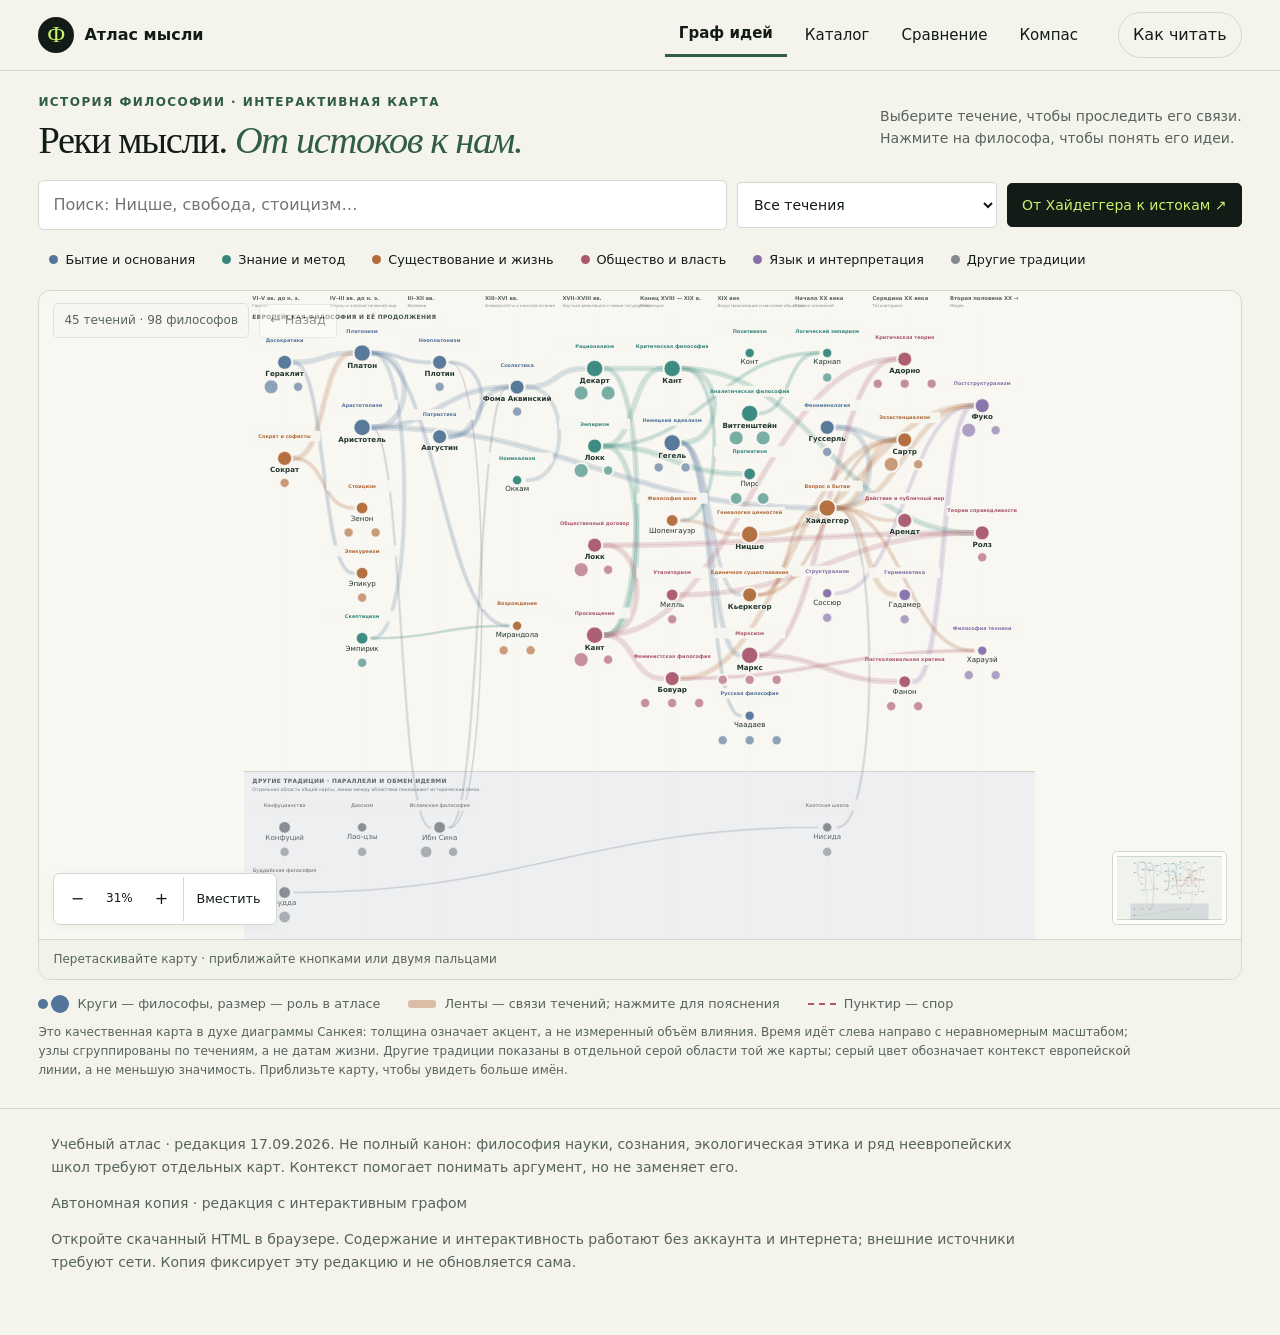
==== commit d26a9bfb: "Separate parallel philosophical traditions into a muted gray map area" ====
--- a/atlas-offline.html
+++ b/atlas-offline.html
@@ -6,6 +6,7 @@
 </style><style>.river-active .intro{display:none}.river-view{padding:22px clamp(16px,3vw,48px) 28px}.river-heading{display:flex;align-items:center;justify-content:space-between;gap:20px;margin-bottom:18px}.river-heading h1{font-size:clamp(1.9rem,3vw,3rem);margin:0;letter-spacing:-.035em}.river-heading .eyebrow{margin-bottom:6px}.river-heading>p{font-size:.875rem;max-width:380px;color:var(--muted);margin:0}.river-toolbar{display:flex;gap:10px;align-items:center;flex-wrap:wrap;margin-bottom:12px}.river-search{position:relative;flex:1;min-width:220px}.river-search input{width:100%;border:1px solid var(--line);border-radius:6px;background:white;padding:11px 14px;min-height:46px}.river-search label{position:absolute;width:1px;height:1px;overflow:hidden;clip-path:inset(50%)}.river-toolbar select{width:260px;font-size:.875rem}.river-toolbar button{font-size:.875rem}.search-results{position:absolute;z-index:8;top:51px;width:100%;max-height:360px;overflow:auto;border:1px solid var(--line);border-radius:8px;background:white;box-shadow:var(--shadow);padding:6px}.search-results button{display:block;width:100%;text-align:left;border:0}.search-results small{display:block;font-size:.7rem;letter-spacing:.06em;text-transform:uppercase}.search-results p{padding:14px}.map-families{display:flex;flex-wrap:wrap;gap:5px;margin-bottom:12px}.map-families button{display:flex;align-items:center;gap:7px;border:1px solid transparent;background:transparent;padding:6px 10px;font-size:.8rem;min-height:36px;border-radius:30px}.map-families i{width:9px;height:9px;border-radius:50%;background:var(--family)}.map-families button[aria-pressed=true]{border-color:var(--family);background:white}.river-layout{display:grid;grid-template-columns:minmax(0,1fr);border:1px solid #d5d8ce;border-radius:12px;overflow:hidden;background:#f8f7f2}.river-layout.has-selection{grid-template-columns:minmax(0,1fr) 335px}.map-pane{position:relative;min-width:0}.map-topline{position:absolute;top:12px;left:14px;right:14px;z-index:2;display:flex;align-items:center;gap:10px;pointer-events:none}.map-topline>*{pointer-events:auto}.map-status{background:#f8f7f2ec;border:1px solid #e0e2d9;border-radius:5px;padding:7px 10px;font-size:.75rem;color:var(--muted)}.map-topline button{font-size:.8rem;padding:5px 10px;min-height:34px}.river-viewport{width:100%;height:clamp(500px,72dvh,940px);overflow:hidden;position:relative}.river-viewport svg{display:block;width:100%;height:100%;touch-action:none;user-select:none;cursor:grab}.river-viewport svg:active{cursor:grabbing}.river-viewport svg:focus-visible{outline:3px solid var(--blue);outline-offset:-4px}.epoch-label{font:600 17px system-ui;fill:#5b665f}.epoch-context{font:13px system-ui;fill:#8a9189}.school-label{cursor:pointer}.school-label text{font:600 16px system-ui;letter-spacing:.1px}.school-label:hover text,.school-label:focus text{text-decoration:underline}.school-label:focus{outline:none}.school-label:focus rect{stroke:#315d45;stroke-width:3}.philosopher{cursor:pointer;outline:none}.philosopher .person-label{font-family:system-ui;fill:#23362e;paint-order:stroke;stroke:#f8f7f2;stroke-width:5px;stroke-linejoin:round}.secondary-label{display:none}.show-all-names .secondary-label{display:block}.philosopher:hover .person-label,.philosopher:focus .person-label{display:block;fill:#101b16}.philosopher:hover .person-halo,.philosopher:focus .person-halo{stroke:#223e31;stroke-width:2.5}.philosopher:hover .person-dot{fill-opacity:1}.river-edge{cursor:pointer;outline:none}.ribbon{opacity:.19;transition:opacity .15s}.ribbon-spine{opacity:.36}.river-edge:hover .ribbon,.river-edge:focus .ribbon{opacity:.6}.river-edge:hover .ribbon-spine,.river-edge:focus .ribbon-spine{stroke-width:3;opacity:.9}.parallel-cluster .school-label text{font-weight:500}.map-bottom{position:absolute;bottom:14px;left:14px;right:14px;display:flex;align-items:end;gap:10px;pointer-events:none}.map-bottom>*{pointer-events:auto}.zoom-controls{display:flex;align-items:center;gap:2px;border:1px solid var(--line);border-radius:7px;background:white;padding:3px;box-shadow:0 2px 12px #223e310a}.zoom-controls button{border:0;padding:7px 12px;min-width:40px}.zoom-controls output{font-size:.75rem;min-width:40px;text-align:center}.zoom-controls #mapFit{border-left:1px solid var(--line);border-radius:0;font-size:.8rem}.map-mini{width:115px;height:74px;padding:4px;min-height:0;border:1px solid var(--line);border-radius:5px;background:#fffefa;margin-left:auto}.map-mini svg{width:100%;height:100%;display:block}.map-help{display:flex;flex-wrap:wrap;align-items:center;justify-content:space-between;gap:10px;padding:10px 14px;border-top:1px solid var(--line);font-size:.75rem;color:var(--muted);background:#f1f2ea}.map-help label{display:flex;gap:6px;align-items:center}.map-help input{width:16px;height:16px}.school-inspector{border-left:1px solid var(--line);padding:24px 22px;background:white;max-height:calc(clamp(500px,72dvh,940px) + 58px);overflow:auto;font-size:.875rem;line-height:1.6}.school-inspector h2{font-size:1.9rem;margin:12px 0 20px;clear:both}.school-inspector .eyebrow{font-size:.7rem}.inspector-close{float:right;font-size:1.4rem;padding:0;width:34px;min-height:34px;border-radius:50%;background:var(--paper)}.school-inspector h3{font:700 .72rem system-ui;letter-spacing:.06em;text-transform:uppercase;color:var(--green);margin:24px 0 10px}.inspector-thesis{font:1.12rem/1.5 Georgia;border-left:3px solid var(--acid);padding-left:13px}.inspector-people{display:flex;flex-wrap:wrap;gap:6px}.inspector-people button{padding:6px 10px;font-size:.8rem;min-height:36px}.inspector-relation{display:block;width:100%;text-align:left;border:0;border-top:1px solid var(--line);border-radius:0;background:transparent;font-size:.85rem;padding:10px 0}.inspector-relation span{display:block;font-size:.65rem;text-transform:uppercase;color:var(--muted);letter-spacing:.05em}.connection-note{background:#edf1e8;padding:14px;border-radius:6px;font-size:.8rem}.connection-note strong{display:block;margin-bottom:10px}.connection-note p{margin-bottom:8px}.map-legend{display:flex;flex-wrap:wrap;gap:12px 28px;margin:14px 0 8px;font-size:.8rem;color:var(--muted)}.map-legend span{display:flex;gap:8px;align-items:center}.legend-circles{display:inline-flex;gap:3px;align-items:center}.legend-circles:before,.legend-circles:after{content:'';display:block;border-radius:50%;background:#54759a}.legend-circles:before{width:10px;height:10px}.legend-circles:after{width:18px;height:18px}.legend-flow{display:inline-block;width:28px;height:8px;background:#b16b3b66;border-radius:3px}.legend-dispute{display:inline-block;width:28px;border-top:2px dashed #aa596d}.map-caveat{max-width:1100px;color:var(--muted);font-size:.75rem;margin:0}.person-schools{display:flex;flex-wrap:wrap;gap:8px}.school-reading{display:block;width:100%;text-align:left;margin-bottom:7px}.person button{border:0;padding:0;background:transparent;font-weight:650;text-align:left}.river-active footer{margin-top:0}.river-active .topbar{padding-inline:clamp(16px,3vw,48px)}
 @media(max-width:1000px){.river-layout.has-selection{grid-template-columns:minmax(0,1fr) 290px}.school-inspector{padding:18px}.map-families{gap:2px}.map-families button{font-size:.73rem;padding:5px 7px}.river-heading>p{max-width:280px}.river-toolbar select{width:230px}}
 @media(max-width:760px){.river-view{padding:16px 12px 24px}.river-heading{display:block;margin-bottom:16px}.river-heading>p{max-width:none;margin-top:10px;font-size:.8rem}.river-heading .eyebrow{font-size:.65rem}.river-heading h1{font-size:2rem}.river-toolbar{gap:8px}.river-search{flex-basis:100%}.river-toolbar select{flex:1;min-width:0}.river-toolbar #mapStart{font-size:.75rem;padding:8px}.map-families{flex-wrap:nowrap;overflow-x:auto;padding-bottom:6px}.map-families button{flex-shrink:0;min-height:40px}.river-layout.has-selection{grid-template-columns:1fr}.river-viewport{height:570px}.has-selection .river-viewport{height:490px}.school-inspector{border-left:0;border-top:1px solid var(--line);max-height:none;padding:22px}.school-inspector h2{font-size:2rem}.map-topline{top:10px;left:10px;right:10px;gap:6px;flex-wrap:wrap}.map-status{font-size:.68rem;max-width:100%}.map-topline button{font-size:.7rem}.map-bottom{bottom:10px;left:10px;right:10px}.zoom-controls button{padding:7px 8px}.map-mini{width:76px;height:57px}.map-legend{font-size:.72rem;gap:8px 18px}.map-help{font-size:.7rem}.map-caveat{font-size:.7rem}.search-results{max-height:290px}}
+.tradition-heading{font:700 19px system-ui;letter-spacing:1.1px}.tradition-caption{font:15px system-ui}.parallel-cluster .school-label rect{fill:#eeeff0}.parallel-cluster .school-label text{fill:#60666e}.parallel-cluster .person-label{fill:#60666e;stroke:#eeeff0}.parallel-cluster .person-halo{fill:#eeeff0}.parallel-cluster .person-dot{stroke:#eeeff0}.parallel-cluster .philosopher:hover .person-label,.parallel-cluster .philosopher:focus .person-label{fill:#343a40}
 </style></head>
 <body><a href="#main" class="skip-link">К содержанию</a>
 <header class="topbar"><a class="brand" href="#main"><span class="brand-mark">Φ</span>Атлас мысли</a><nav aria-label="Разделы атласа"><button data-view="river" aria-pressed="true">Граф идей</button><button data-view="atlas" aria-pressed="false">Каталог</button><button data-view="compare" aria-pressed="false">Сравнение</button><button data-view="compass" aria-pressed="false">Компас</button></nav><button id="aboutBtn" class="about-btn">Как читать</button></header>
@@ -15,7 +16,7 @@
 <div id="mapFamilies" class="map-families" aria-label="Тематические линии"></div>
 <div id="riverLayout" class="river-layout"><div class="map-pane"><div class="map-topline"><span id="mapStatus" class="map-status" role="status"></span><button id="mapBack" disabled aria-label="Вернуться к предыдущему фильтру">← Назад</button><button id="mapReset" hidden>Вся карта ×</button></div><div id="riverViewport" class="river-viewport"><svg id="riverSvg" xmlns="http://www.w3.org/2000/svg" role="group" tabindex="0" aria-labelledby="riverTitle"></svg><div class="map-bottom"><div class="zoom-controls" aria-label="Масштаб карты"><button id="zoomOut" aria-label="Уменьшить">−</button><output id="mapZoomLevel"></output><button id="zoomIn" aria-label="Увеличить">+</button><button id="mapFit">Вместить</button></div><button id="mapMini" class="map-mini" aria-label="Мини-карта: показать весь граф"></button></div></div><div class="map-help"><span>Перетаскивайте карту · приближайте кнопками или двумя пальцами</span><label id="neighborControl" hidden><input id="showNeighbors" type="checkbox" checked>Показывать соседние течения</label></div></div><aside id="schoolInspector" class="school-inspector" aria-label="Описание выбранного течения" hidden></aside></div>
 <div class="map-legend"><span><i class="legend-circles"></i>Круги — философы, размер — роль в атласе</span><span><i class="legend-flow"></i>Ленты — связи течений; нажмите для пояснения</span><span><i class="legend-dispute"></i>Пунктир — спор</span></div>
-<p class="map-caveat">Это качественная карта в духе диаграммы Санкея: толщина означает акцент, а не измеренный объём влияния. Время идёт слева направо с неравномерным масштабом; узлы сгруппированы по течениям, а не датам жизни. Другие традиции показаны выборочно, не как менее значимые. Приблизьте карту, чтобы увидеть больше имён.</p>
+<p class="map-caveat">Это качественная карта в духе диаграммы Санкея: толщина означает акцент, а не измеренный объём влияния. Время идёт слева направо с неравномерным масштабом; узлы сгруппированы по течениям, а не датам жизни. Другие традиции показаны в отдельной серой области той же карты; серый цвет обозначает контекст европейской линии, а не меньшую значимость. Приблизьте карту, чтобы увидеть больше имён.</p>
 </section><section class="intro"><div><p class="eyebrow">Европейская мысль · параллели · споры</p><h1>Откуда берутся <em>наши идеи</em></h1></div><div><p>Начните с эпохи — или с близкого вам вопроса. Здесь <span id="atlasCount"></span> направлений и <span id="edgeCount"></span> пояснённых связей, а не лестница к единственно верному ответу.</p><button class="start-link" data-lineage="heidegger">Начать с Хайдеггера ↗</button></div></section>
 <section id="atlasView" class="view"><div class="controls"><label class="search"><span>Поиск</span><input id="searchInput" type="search" placeholder="Хайдеггер, свобода, Капитал…"></label><label>Традиции<select id="scopeSelect"><option value="all">Все в атласе</option><option value="main">Основная линия</option><option value="parallel">Параллельные традиции</option></select></label><label class="toggle"><input id="contextToggle" type="checkbox" checked>Показывать контекст</label></div><div class="chips" id="eraChips" aria-label="Фильтр по эпохе"></div><div class="map-note"><p>Эпохи — ориентиры, не строгие границы. Течения перекрываются во времени. «Ключевой поворот» означает подробность в этом атласе, а не оценку превосходства.</p><span id="resultCount" role="status"></span></div><div id="timeline"></div></section>
 <section id="lineageView" class="view" hidden><div class="section-head"><h2>Идеи наследуют.<br><em>И возражают.</em></h2><p>Каждая связь подписана: влияние, передача текстов, переработка или спор. Чтобы идти назад, выбирайте предшественника слева. На телефоне предшественники находятся выше выбранной точки.</p></div><div class="graph-controls"><button id="graphBack" disabled>← Назад по моему пути</button><label>Точка отсчёта<select id="lineageSelect"></select></label></div><p class="map-note">Стрелки направлены от источника к его рецепции. Они могут относиться к конкретному автору или поздней фазе течения, а не к рождению всей школы.</p><div id="lineageGraph" class="lineage-graph"></div><div id="lineageReading"></div></section>
@@ -194,7 +195,7 @@
   life: {name:'Существование и жизнь',color:'#b16b3b'},
   society: {name:'Общество и власть',color:'#aa596d'},
   language: {name:'Язык и интерпретация',color:'#8671aa'},
-  parallel: {name:'Другие традиции',color:'#87925c'}
+  parallel: {name:'Другие традиции',color:'#858a91'}
 };
 // Columns mark broad historical stages, not a linear time scale. Y is only layout.
 const mapPlaces = {
@@ -400,14 +401,16 @@
 let selectedSchool='',selectedFamily='',mapTrail=[],mapModel=null,camera=null,activeEdge=null;
 const mapSVG=$('#riverSvg'),mapViewport=$('#riverViewport');
 const personById=id=>philosophers.find(p=>p.id===id);
+const isParallel=id=>mapPlaces[id][2]==='parallel';
 const schoolColor=id=>mapFamilies[mapPlaces[id][2]].color;
+const edgeColor=e=>isParallel(e.from)||isParallel(e.to)?mapFamilies.parallel.color:schoolColor(e.from);
 const radius=p=>7+p.weight*3.8;
 function makeMapModel(schoolId='',family='',neighbors=true){
  let ids=currents.map(c=>c.id),links=edges;
  if(schoolId){ids=[schoolId];if(neighbors)ids.push(...incoming(schoolId).map(e=>e.from),...outgoing(schoolId).map(e=>e.to));ids=[...new Set(ids)];}
  else if(family)ids=ids.filter(id=>mapPlaces[id][2]===family);
  links=edges.filter(e=>ids.includes(e.from)&&ids.includes(e.to)&&(!schoolId||e.from===schoolId||e.to===schoolId));
- const positions={};let width=2550,height=1490;
+ const positions={};let width=2550,height=2090;
  if(schoolId){
   const before=ids.filter(id=>id!==schoolId&&incoming(schoolId).some(e=>e.from===id)),after=ids.filter(id=>id!==schoolId&&!before.includes(id));
   const rows=Math.max(before.length,after.length,1);height=Math.max(460,rows*235+110);width=1340;
@@ -415,8 +418,14 @@
   before.forEach((id,i)=>positions[id]={x:210,y:110+(i+.5)*(height-150)/before.length});
   after.forEach((id,i)=>positions[id]={x:1130,y:110+(i+.5)*(height-150)/after.length});
   if(ids.length===1){width=650;height=420;positions[schoolId]={x:325,y:190};}
- }else for(const id of ids)positions[id]={x:130+mapPlaces[id][0]*250,y:mapPlaces[id][1]};
- return {ids,links,positions,width,height,focused:schoolId};
+ }else for(const id of ids)positions[id]={x:130+mapPlaces[id][0]*250,y:isParallel(id)?(id==='india-china'?1940:1730):mapPlaces[id][1]+50};
+ const mainIds=ids.filter(id=>!isParallel(id)),parallelIds=ids.filter(isParallel);
+ let parallelStart=schoolId?null:1550;
+ if(schoolId&&parallelIds.length){
+  parallelStart=mainIds.length?Math.max(...mainIds.map(id=>positions[id].y))+160:80;
+  if(mainIds.length){const counts=new Map();for(const id of parallelIds){const x=positions[id].x,row=counts.get(x)||0;positions[id].y=parallelStart+165+row*235;counts.set(x,row+1);}height=Math.max(height,...parallelIds.map(id=>positions[id].y+145));}
+ }
+ return {ids,links,positions,width,height,focused:schoolId,parallelStart,hasMain:mainIds.length>0,hasParallel:parallelIds.length>0};
 }
 function curveFor(e,m){
  const a=m.positions[e.from],b=m.positions[e.to],dx=b.x-a.x;
@@ -426,9 +435,11 @@
 }
 function renderMapSVG(m){
  let html=`<title id="riverTitle">Карта течений философии</title><desc>Круги — философы. Нажмите на имя, чтобы открыть карточку. Подписи направлений фильтруют карту. Ленты показывают отношения между направлениями, а не обязательное личное знакомство философов.</desc><rect width="${m.width}" height="${m.height}" fill="#f8f7f2"/>`;
+ if(m.hasMain)html+='<text x="26" y="91" class="tradition-heading" fill="#43564b">ЕВРОПЕЙСКАЯ ФИЛОСОФИЯ И ЕЁ ПРОДОЛЖЕНИЯ</text>';
+ if(m.hasParallel){const y=m.parallelStart;html+=`<rect x="0" y="${y}" width="${m.width}" height="${m.height-y}" fill="#eeeff0"/><path d="M 0 ${y} H ${m.width}" stroke="#b9bdc2" stroke-width="2"/><text x="26" y="${y+36}" class="tradition-heading" fill="#60666e">ДРУГИЕ ТРАДИЦИИ · ПАРАЛЛЕЛИ И ОБМЕН ИДЕЯМИ</text><text x="26" y="${y+63}" class="tradition-caption" fill="#737980">Отдельная область общей карты; линии между областями показывают исторические связи.</text>`;}
  if(!m.focused){for(let i=0;i<10;i++){const x=130+i*250;html+=`<path d="M ${x} 85 V ${m.height-25}" stroke="#dedfd6" stroke-width="1" stroke-dasharray="3 8"/><text x="${x-104}" y="30" class="epoch-label">${esc(mapEpochs[i][0])}</text><text x="${x-104}" y="53" class="epoch-context">${esc(mapEpochs[i][1].split(',')[0])}</text>`;}}
  else if(m.ids.length>1)html+=`<text x="90" y="42" class="epoch-label">ИСТОЧНИКИ И СПОРЫ →</text><text x="550" y="42" class="epoch-label">ВЫБРАННОЕ ТЕЧЕНИЕ</text><text x="1010" y="42" class="epoch-label">ПРОДОЛЖЕНИЯ →</text>`;
- for(const e of m.links){const i=edges.indexOf(e),width=(byId(e.from).weight+byId(e.to).weight-2)*4.6,color=schoolColor(e.from),d=curveFor(e,m);html+=`<g class="river-edge ${e.type==='спор'?'is-dispute':''}" data-edge="${i}" tabindex="0" role="button" aria-label="${esc(byId(e.from).name+' → '+byId(e.to).name+': '+e.type)}"><title>${esc(byId(e.from).name+' → '+byId(e.to).name+' · '+e.type+'\n'+e.note)}</title><path class="edge-hit" d="${d}" fill="none" stroke="transparent" stroke-width="${Math.max(25,width+8)}"/><path class="ribbon" d="${d}" fill="none" stroke="${color}" stroke-width="${width}" stroke-linecap="round"/><path class="ribbon-spine" d="${d}" fill="none" stroke="${color}" stroke-width="1.5" ${e.type==='спор'?'stroke-dasharray="5 5"':''}/></g>`;}
+ for(const e of m.links){const i=edges.indexOf(e),width=(byId(e.from).weight+byId(e.to).weight-2)*4.6*(isParallel(e.from)||isParallel(e.to)?.65:1),color=edgeColor(e),d=curveFor(e,m);html+=`<g class="river-edge ${e.type==='спор'?'is-dispute':''}" data-edge="${i}" tabindex="0" role="button" aria-label="${esc(byId(e.from).name+' → '+byId(e.to).name+': '+e.type)}"><title>${esc(byId(e.from).name+' → '+byId(e.to).name+' · '+e.type+'\n'+e.note)}</title><path class="edge-hit" d="${d}" fill="none" stroke="transparent" stroke-width="${Math.max(25,width+8)}"/><path class="ribbon" d="${d}" fill="none" stroke="${color}" stroke-width="${width}" stroke-linecap="round"/><path class="ribbon-spine" d="${d}" fill="none" stroke="${color}" stroke-width="1.5" ${e.type==='спор'?'stroke-dasharray="5 5"':''}/></g>`;}
  for(const id of m.ids){
   const c=byId(id),a=m.positions[id],color=schoolColor(id),members=[...schoolPeople[id]].sort((a,b)=>b.weight-a.weight),lead=members.shift();
   html+=`<g class="school-cluster ${m.focused===id?'selected-cluster':''} ${c.type==='parallel'?'parallel-cluster':''}" data-cluster="${id}">`;
@@ -477,7 +488,7 @@
  if(!camera)return;mapSVG.setAttribute('viewBox',`${camera.x} ${camera.y} ${camera.w} ${camera.h}`);
  const scale=mapViewport.clientWidth/camera.w;mapSVG.classList.toggle('show-all-names',Boolean(selectedSchool)||scale>.85);
  $('#mapZoomLevel').textContent=Math.round(scale*100)+'%';
- $('#mapMini').innerHTML=`<svg viewBox="0 0 ${mapModel.width} ${mapModel.height}" aria-hidden="true">${mapModel.links.map(e=>`<path d="${curveFor(e,mapModel)}" fill="none" stroke="${schoolColor(e.from)}" stroke-opacity=".35" stroke-width="12"/>`).join('')}${mapModel.ids.map(id=>{const p=mapModel.positions[id];return `<circle cx="${p.x}" cy="${p.y}" r="18" fill="${schoolColor(id)}"/>`;}).join('')}<rect x="${camera.x}" y="${camera.y}" width="${camera.w}" height="${camera.h}" fill="#315d4512" stroke="#315d45" stroke-width="12"/></svg>`;
+ $('#mapMini').innerHTML=`<svg viewBox="0 0 ${mapModel.width} ${mapModel.height}" aria-hidden="true">${mapModel.hasParallel?`<rect x="0" y="${mapModel.parallelStart}" width="${mapModel.width}" height="${mapModel.height-mapModel.parallelStart}" fill="#e3e5e7"/>`:''}${mapModel.links.map(e=>`<path d="${curveFor(e,mapModel)}" fill="none" stroke="${edgeColor(e)}" stroke-opacity=".35" stroke-width="12"/>`).join('')}${mapModel.ids.map(id=>{const p=mapModel.positions[id];return `<circle cx="${p.x}" cy="${p.y}" r="18" fill="${schoolColor(id)}"/>`;}).join('')}<rect x="${camera.x}" y="${camera.y}" width="${camera.w}" height="${camera.h}" fill="#315d4512" stroke="#315d45" stroke-width="12"/></svg>`;
 }
 function zoomMap(factor,px=.5,py=.5){
  if(!camera)return;const scale=mapViewport.clientWidth/(camera.w/factor);if(scale<.18||scale>2.8)return;
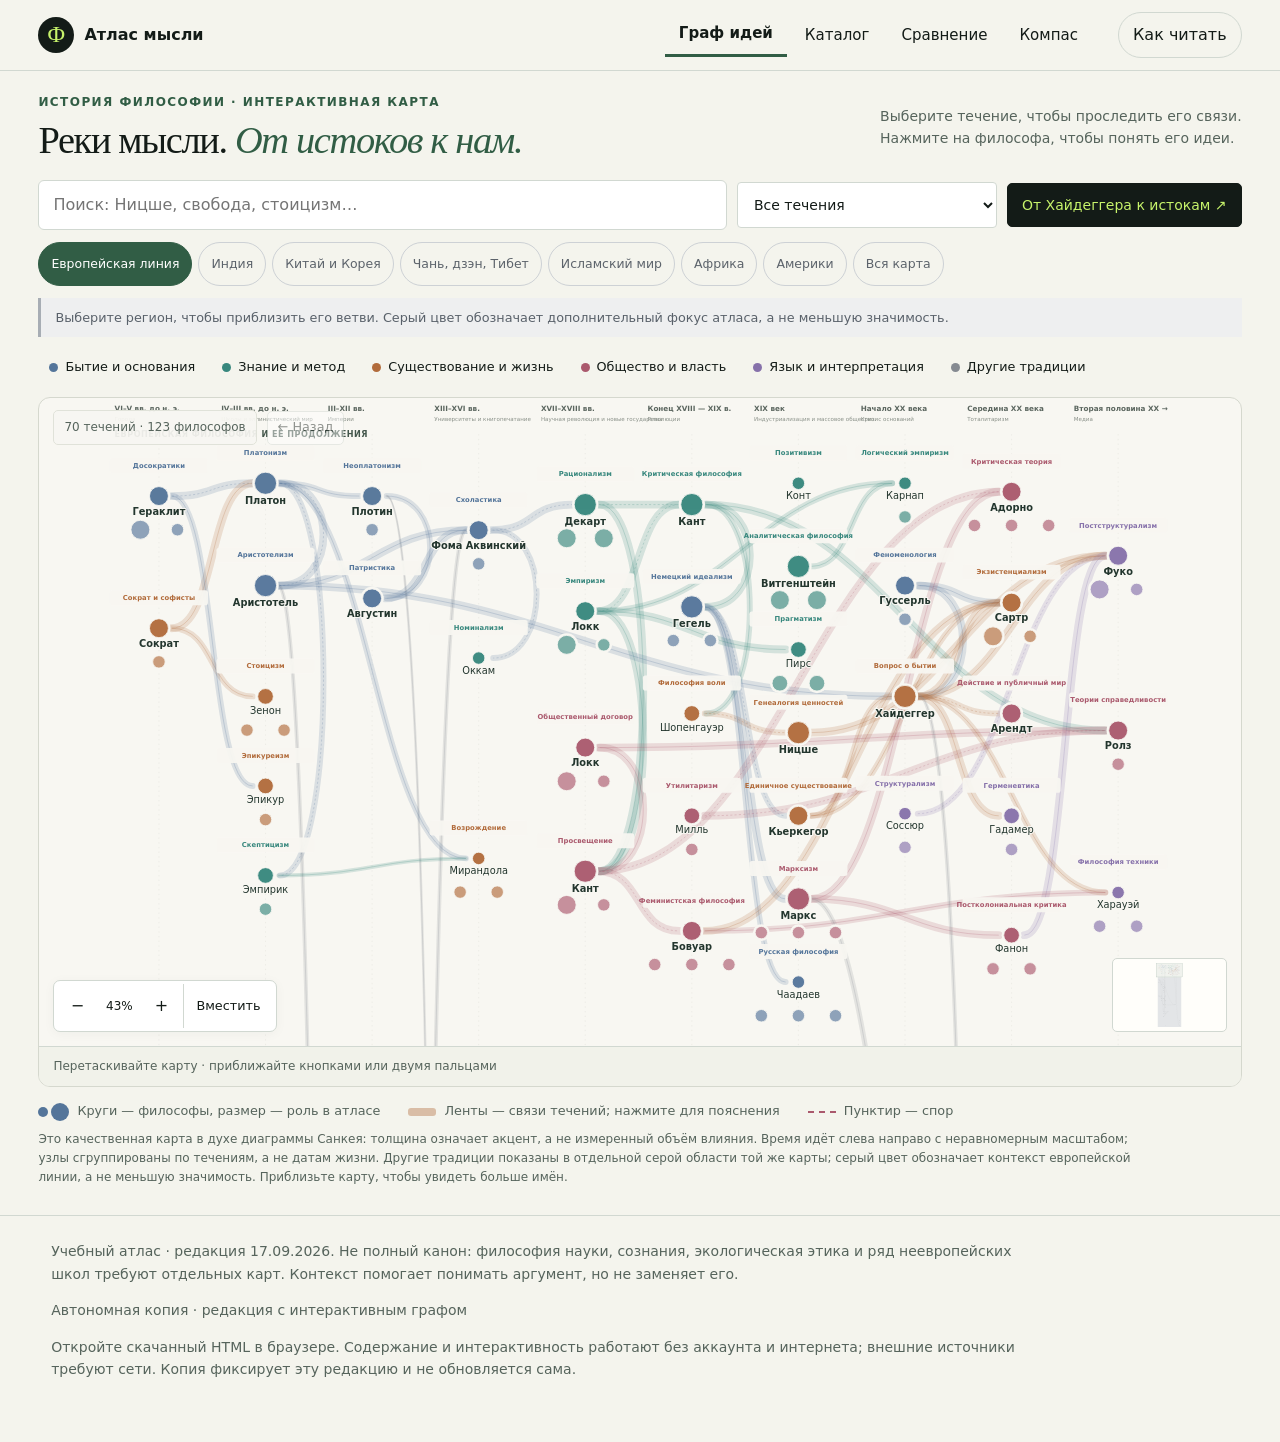
==== commit c42d2078: "Expand global philosophy with 25 traditions, regional navigation and sourced relationships" ====
--- a/atlas-offline.html
+++ b/atlas-offline.html
@@ -7,13 +7,14 @@
 @media(max-width:1000px){.river-layout.has-selection{grid-template-columns:minmax(0,1fr) 290px}.school-inspector{padding:18px}.map-families{gap:2px}.map-families button{font-size:.73rem;padding:5px 7px}.river-heading>p{max-width:280px}.river-toolbar select{width:230px}}
 @media(max-width:760px){.river-view{padding:16px 12px 24px}.river-heading{display:block;margin-bottom:16px}.river-heading>p{max-width:none;margin-top:10px;font-size:.8rem}.river-heading .eyebrow{font-size:.65rem}.river-heading h1{font-size:2rem}.river-toolbar{gap:8px}.river-search{flex-basis:100%}.river-toolbar select{flex:1;min-width:0}.river-toolbar #mapStart{font-size:.75rem;padding:8px}.map-families{flex-wrap:nowrap;overflow-x:auto;padding-bottom:6px}.map-families button{flex-shrink:0;min-height:40px}.river-layout.has-selection{grid-template-columns:1fr}.river-viewport{height:570px}.has-selection .river-viewport{height:490px}.school-inspector{border-left:0;border-top:1px solid var(--line);max-height:none;padding:22px}.school-inspector h2{font-size:2rem}.map-topline{top:10px;left:10px;right:10px;gap:6px;flex-wrap:wrap}.map-status{font-size:.68rem;max-width:100%}.map-topline button{font-size:.7rem}.map-bottom{bottom:10px;left:10px;right:10px}.zoom-controls button{padding:7px 8px}.map-mini{width:76px;height:57px}.map-legend{font-size:.72rem;gap:8px 18px}.map-help{font-size:.7rem}.map-caveat{font-size:.7rem}.search-results{max-height:290px}}
 .tradition-heading{font:700 19px system-ui;letter-spacing:1.1px}.tradition-caption{font:15px system-ui}.parallel-cluster .school-label rect{fill:#eeeff0}.parallel-cluster .school-label text{fill:#60666e}.parallel-cluster .person-label{fill:#60666e;stroke:#eeeff0}.parallel-cluster .person-halo{fill:#eeeff0}.parallel-cluster .person-dot{stroke:#eeeff0}.parallel-cluster .philosopher:hover .person-label,.parallel-cluster .philosopher:focus .person-label{fill:#343a40}
+.region-navigation{display:flex;flex-wrap:wrap;gap:6px;margin:12px 0}.region-navigation button{font-size:.78rem;padding:7px 12px;border-radius:30px;background:transparent;color:#5c636b;border-color:#cdd1d5}.region-navigation button[aria-pressed=true]{background:#59616a;color:white;border-color:#59616a}.region-navigation button[data-region=europe][aria-pressed=true]{background:var(--green);border-color:var(--green)}.region-intro{display:flex;gap:12px;align-items:baseline;padding:10px 14px;margin-bottom:12px;border-left:3px solid #a7adb4;background:#eeeff0;font-size:.8rem;color:#59616a}.region-intro strong{white-space:nowrap}.region-intro span{line-height:1.5}@media(max-width:760px){.region-navigation{flex-wrap:nowrap;overflow-x:auto;padding-bottom:5px}.region-navigation button{white-space:nowrap}.region-intro{display:block}.region-intro strong{display:block;margin-bottom:5px}}
 </style></head>
 <body><a href="#main" class="skip-link">К содержанию</a>
 <header class="topbar"><a class="brand" href="#main"><span class="brand-mark">Φ</span>Атлас мысли</a><nav aria-label="Разделы атласа"><button data-view="river" aria-pressed="true">Граф идей</button><button data-view="atlas" aria-pressed="false">Каталог</button><button data-view="compare" aria-pressed="false">Сравнение</button><button data-view="compass" aria-pressed="false">Компас</button></nav><button id="aboutBtn" class="about-btn">Как читать</button></header>
 <main id="main"><section id="riverView" class="view river-view">
 <div class="river-heading"><div><p class="eyebrow">История философии · интерактивная карта</p><h1>Реки мысли. <em>От истоков к нам.</em></h1></div><p>Выберите течение, чтобы проследить его связи.<br>Нажмите на философа, чтобы понять его идеи.</p></div>
 <div class="river-toolbar"><div class="river-search"><label for="mapSearch">Найти философа или течение</label><input id="mapSearch" type="search" placeholder="Поиск: Ницше, свобода, стоицизм…" autocomplete="off" aria-controls="searchResults"><div id="searchResults" class="search-results" hidden></div></div><select id="schoolFilter" aria-label="Фильтр по течению"></select><button id="mapStart" class="start-link">От Хайдеггера к истокам ↗</button></div>
-<div id="mapFamilies" class="map-families" aria-label="Тематические линии"></div>
+<div id="regionNavigation" class="region-navigation" aria-label="Перейти к области карты"></div><div id="regionIntro" class="region-intro" hidden></div><div id="mapFamilies" class="map-families" aria-label="Тематические линии"></div>
 <div id="riverLayout" class="river-layout"><div class="map-pane"><div class="map-topline"><span id="mapStatus" class="map-status" role="status"></span><button id="mapBack" disabled aria-label="Вернуться к предыдущему фильтру">← Назад</button><button id="mapReset" hidden>Вся карта ×</button></div><div id="riverViewport" class="river-viewport"><svg id="riverSvg" xmlns="http://www.w3.org/2000/svg" role="group" tabindex="0" aria-labelledby="riverTitle"></svg><div class="map-bottom"><div class="zoom-controls" aria-label="Масштаб карты"><button id="zoomOut" aria-label="Уменьшить">−</button><output id="mapZoomLevel"></output><button id="zoomIn" aria-label="Увеличить">+</button><button id="mapFit">Вместить</button></div><button id="mapMini" class="map-mini" aria-label="Мини-карта: показать весь граф"></button></div></div><div class="map-help"><span>Перетаскивайте карту · приближайте кнопками или двумя пальцами</span><label id="neighborControl" hidden><input id="showNeighbors" type="checkbox" checked>Показывать соседние течения</label></div></div><aside id="schoolInspector" class="school-inspector" aria-label="Описание выбранного течения" hidden></aside></div>
 <div class="map-legend"><span><i class="legend-circles"></i>Круги — философы, размер — роль в атласе</span><span><i class="legend-flow"></i>Ленты — связи течений; нажмите для пояснения</span><span><i class="legend-dispute"></i>Пунктир — спор</span></div>
 <p class="map-caveat">Это качественная карта в духе диаграммы Санкея: толщина означает акцент, а не измеренный объём влияния. Время идёт слева направо с неравномерным масштабом; узлы сгруппированы по течениям, а не датам жизни. Другие традиции показаны в отдельной серой области той же карты; серый цвет обозначает контекст европейской линии, а не меньшую значимость. Приблизьте карту, чтобы увидеть больше имён.</p>
@@ -24,7 +25,7 @@
 <section id="compassView" class="view" hidden><div class="section-head"><h2>Не ярлык.<br><em>Точка входа.</em></h2><p>Выберите, что сейчас занимает вас. Это открытая карта интересов, не тест личности и не рекомендация принять мировоззрение целиком. Ответы никуда не отправляются и исчезают после перезагрузки.</p></div><div id="questions" class="questions"></div><div id="compassResult" class="compass-result" aria-live="polite"></div></section>
 <footer><p>Учебный атлас · редакция 17.09.2026. Не полный канон: философия науки, сознания, экологическая этика и ряд неевропейских школ требуют отдельных карт. Контекст помогает понимать аргумент, но не заменяет его.</p><p>Автономная копия · редакция с интерактивным графом</p><p class="small">Откройте скачанный HTML в браузере. Содержание и интерактивность работают без аккаунта и интернета; внешние источники требуют сети. Копия фиксирует эту редакцию и не обновляется сама.</p></footer>
 </main><dialog id="detailPanel" class="detail-panel" aria-labelledby="detailTitle"><button id="closeDetail" class="close" aria-label="Закрыть карточку">×</button><div id="detailContent"></div></dialog>
-<dialog id="aboutDialog" aria-labelledby="aboutTitle"><button id="closeAbout" class="close" aria-label="Закрыть справку">×</button><p class="eyebrow">Начать без подготовки</p><h2 id="aboutTitle">Как читать эту карту</h2><ol><li><strong>Граф идей:</strong> нажмите на название течения или ленту. Карта оставит его представителей и соседние направления; справа (на телефоне — ниже) появится описание.</li><li><strong>Круги — философы:</strong> размер показывает редакционный акцент. Нажмите круг или имя для персональной карточки. Кнопки + и − меняют масштаб, перетаскивание сдвигает карту. Стрелки клавиатуры сдвигают карту, Enter открывает выбранный узел. Ленты связывают течения, а не каждого автора с каждым.</li><li><strong>Сравнение:</strong> сопоставьте близкий подход с альтернативой.</li><li><strong>Компас:</strong> выберите тему, затем прочитайте исходный текст, а не только пересказ.</li></ol><h3>Важные оговорки</h3><p>Философия не развивается по одной линии прогресса. Войны, институты и экономика меняют повестку, но не механически порождают теории. Исторические блоки — сжатая интерпретация контекста. Указанные «результаты» — новые понятия и аргументы, не окончательно доказанные истины.</p><p>Сравнения с Азией не доказывают заимствования. Для исламско-латинской рецепции и Киотской школы показаны конкретные связи. Учебные обобщения сверяются с академическими обзорами SEP и IEP; ссылки находятся в карточках.</p><h3>Мини-словарь</h3><dl id="glossary"></dl></dialog>
+<dialog id="aboutDialog" aria-labelledby="aboutTitle"><button id="closeAbout" class="close" aria-label="Закрыть справку">×</button><p class="eyebrow">Начать без подготовки</p><h2 id="aboutTitle">Как читать эту карту</h2><ol><li><strong>Граф идей:</strong> нажмите на название течения или ленту. Карта оставит его представителей и соседние направления; справа (на телефоне — ниже) появится описание.</li><li><strong>Круги — философы:</strong> размер показывает редакционный акцент. Нажмите круг или имя для персональной карточки. Кнопки регионов перемещают по одной общей карте, сохраняя все узлы. Кнопки + и − меняют масштаб, перетаскивание сдвигает карту. Стрелки клавиатуры сдвигают карту, Enter открывает выбранный узел. Ленты связывают течения, а не каждого автора с каждым.</li><li><strong>Сравнение:</strong> сопоставьте близкий подход с альтернативой.</li><li><strong>Компас:</strong> выберите тему, затем прочитайте исходный текст, а не только пересказ.</li></ol><h3>Важные оговорки</h3><p>Философия не развивается по одной линии прогресса. Войны, институты и экономика меняют повестку, но не механически порождают теории. Исторические блоки — сжатая интерпретация контекста. Указанные «результаты» — новые понятия и аргументы, не окончательно доказанные истины.</p><p>Сравнения с Азией не доказывают заимствования. Для исламско-латинской рецепции и Киотской школы показаны конкретные связи. Учебные обобщения сверяются с академическими обзорами SEP и IEP; ссылки находятся в карточках.</p><h3>Мини-словарь</h3><dl id="glossary"></dl></dialog>
 <noscript><p>Для фильтров и карточек включите JavaScript в браузере.</p></noscript><script>const currents=[
 {id:"presocratics",name:"Досократики",era:"Античность",period:"VI–V вв. до н. э.",type:"fundamental",thesis:"Мир можно объяснять через природу и первоначала, а не только через миф.",context:"Полисы, морская торговля, контакты культур и ранняя математика создают пространство для рационального спора.",people:[["Гераклит","Фрагменты — становление и логос"],["Парменид","О природе — бытие неизменно"],["Демокрит","атомистическая картина мира"]],result:"Переход от мифа к аргументу: появляется вопрос не «кто сделал мир», а «из чего и по каким законам он устроен».",critique:"Сохранились главным образом фрагменты; позднейшие авторы часто пересказывали их через собственные системы.",parents:[],tags:["природа","бытие","логос"],weight:3},
 {id:"classics",name:"Сократ, Платон, Аристотель",era:"Античность",period:"V–IV вв. до н. э.",type:"fundamental",thesis:"Разум способен исследовать добродетель, знание, государство и устройство реальности.",context:"Кризис афинской демократии, Пелопоннесская война, суд над Сократом и рост крупных государств.",people:[["Платон","Государство; Пир; Федон"],["Аристотель","Метафизика; Этика; Политика"]],result:"Сформированы язык логики, этики, метафизики и политической философии; спор формы и опыта определит европейскую мысль на века.",critique:"Иерархичность, оправдание неравенства и недоверие к демократии; универсальные схемы опирались на узкий социальный опыт.",parents:["presocratics"],tags:["этика","политика","метафизика"],weight:3},
@@ -188,6 +189,267 @@
 link('heidegger','kyoto','передача','Ниситани учился у Хайдеггера; сходство «ничто» ещё не делает системы тождественными.');
 const parallels=[{a:'hellenistic',b:'india-china',note:'Обе традиции работают с отношением к страданию. Но стоическое разумное мироустройство и буддийское отсутствие постоянного «я» различны; это сопоставление, не доказательство заимствования.'},{a:'aristotle',b:'confucian',note:'Обе уделяют внимание воспитанию характера и отношениям. Их политические и метафизические основания различаются; стрелки исторического влияния здесь нет.'},{a:'heidegger',b:'daoism',note:'Можно сопоставить критику всё контролирующего действия. Это учебная аналогия; она не доказывает, что даосизм породил «Бытие и время».'}];
 const glossary=[['Онтология','Вопрос о бытии: что существует и что значит существовать.'],['Эпистемология','Исследование знания: что оправдывает убеждение и где пределы познания.'],['Метафизика','Исследование наиболее общих оснований реальности; не синоним мистики.'],['Этика','Исследование хорошей жизни, правильного действия и ответственности.'],['Субъект','Тот, кто познаёт или действует; разные школы понимают его по-разному.'],['Априори','Обоснование, не зависящее от конкретного опыта; не просто «врождённое».'],['Диалектика','Работа с противоречиями и изменением понятий; смысл термина зависит от автора.'],['Интенциональность','Направленность сознания на что-то, не обязательно намерение совершить действие.'],['Дискурс','Способ говорить и производить знания в определённых практиках и институтах.'],['Нигилизм','Кризис или отрицание оснований ценности; не универсальный синоним безразличия.']];
+</script><script>// Regional lanes are navigation aids, not claims about sealed civilizations.
+// Academic sources are linked on each school; ancient dates are approximate.
+const worldBands=[
+ {id:'india',name:'Индия',title:'ИНДИЯ · ЗНАНИЕ, Я И ОСВОБОЖДЕНИЕ',top:1650,height:1250,context:'Общие вопросы, конкурирующие ответы: ведические школы, джайнизм, буддизм и материализм.'},
+ {id:'china',name:'Китай и Корея',title:'КИТАЙ И КОРЕЯ · ЭТИКА И УСТРОЙСТВО ОБЩЕСТВА',top:2900,height:960,context:'От споров Сражающихся царств до неоконфуцианства и его самостоятельной корейской разработки.'},
+ {id:'buddhist-asia',name:'Чань, дзэн, Тибет',title:'БУДДИЙСКИЕ ТРАДИЦИИ КИТАЯ, ЯПОНИИ И ТИБЕТА',top:3860,height:720,context:'Передача текстов, монастырские институты и новые интерпретации опыта. Не вся философия этих регионов.'},
+ {id:'islam',name:'Исламский мир',title:'ИСЛАМСКИЙ МИР · РАЗУМ, ОТКРОВЕНИЕ И БЫТИЕ',top:4580,height:940,context:'Фальсафа, калам и мистическая философия спорят и взаимно преобразуются; история не обрывается в XII веке.'},
+ {id:'africa',name:'Африка',title:'АФРИКА · ЛИЧНОСТЬ, СООБЩЕСТВО И ФИЛОСОФСКИЙ ГОЛОС',top:5520,height:600,context:'Две точки входа в современную дискуссию. Устные традиции гораздо старше показанных публикаций.'},
+ {id:'americas',name:'Америки',title:'АМЕРИКИ · МЫСЛЬ НАУА И ФИЛОСОФИЯ ОСВОБОЖДЕНИЯ',top:6120,height:600,context:'Две разные линии, без вымышленной прямой преемственности. Это не полный обзор коренных народов и Латинской Америки.'}
+];
+// [region, epoch column, vertical offset within region]. Same column is a broad era.
+const worldPlaces={
+ 'india-china':['india',0,190],jain:['india',0,440],materialism:['india',1,710],nyaya:['india',2,190],samkhya:['india',2,430],mimamsa:['india',2,670],madhyamaka:['india',2,910],yogacara:['india',2,1120],advaita:['india',2,1360],vishishta:['india',2,1590],
+ confucian:['china',0,190],daoism:['china',1,710],mohism:['china',1,190],legalism:['china',1,440],neoconfucian:['china',2,440],wangschool:['china',3,190],korean:['china',3,710],
+ chan:['buddhist-asia',2,190],zen:['buddhist-asia',3,190],tibetan:['buddhist-asia',3,440],kyoto:['buddhist-asia',7,190],
+ islamic:['islam',2,190],kalam:['islam',2,440],illumination:['islam',2,710],sufism:['islam',3,440],sadra:['islam',4,190],
+ 'african-sage':['africa',9,190],'african-ethics':['africa',9,440],nahua:['americas',3,190],liberation:['americas',9,190]
+};
+const worldSchools=[];
+// India's late-antique/medieval column contains several competing systems.
+// Give it vertical room instead of moving them into a misleading later epoch.
+worldBands[0].height=1740;
+for(let i=1;i<worldBands.length;i++)worldBands[i].top+=490;
+function worldSchool(id,name,period,year,weight,thesis,context,result,critique,reading,source,thinkers,ideas=[]){
+ const era=year<500?'Античность':year<1400?'Средневековье':year<1700?'Раннее Новое время':year<1800?'Просвещение':year<1900?'XIX век':year<1970?'XX век':'Современность';
+ const c={id,name,period,year,era,weight,type:'parallel',thesis,question:thesis,context,result,critique,reading,sources:[[source[0],source[1]]],people:thinkers.map(p=>[p.name,p.work]),tags:['другие традиции',worldBands.find(b=>b.id===worldPlaces[id][0]).name],ideas};
+ currents.push(c);worldSchools.push({school:c,thinkers});
+}
+const thinker=(name,short,weight,dates,work,idea,critique)=>({name,short,weight,dates,work,idea,critique});
+worldSchool('jain','Джайнская философия','V в. до н. э. →',-500,3,
+ 'Реальность многогранна; освобождение требует ненасилия и освобождения души от кармической связанности.',
+ 'Северная Индия: общины аскетов спорят с ведической традицией и буддистами. Позднее монастырские и мирские сообщества поддерживают комментирование и диспуты.',
+ 'Учение о многих сторонах предмета позволяет уточнять, в каком отношении верно суждение, не объявляя все мнения одинаково истинными.',
+ 'Как совместить относительность отдельных описаний с притязанием на всеведение? Буддисты возражают против постоянной души.',
+ 'Умасвати: «Таттвартха-сутра» — с обзором понятий души, кармы и ненасилия.',
+ ['Джайнская философия · IEP','https://iep.utm.edu/jain/'],
+ [thinker('Умасвати','Умасвати',3,'первые века н. э.; датировка спорна','Таттвартха-сутра — систематизация пути освобождения','Правильное воззрение, знание и поведение образуют путь освобождения.','Метафизика души и кармы требует самостоятельного обоснования.')],
+ ['Ахимса: ненасилие распространяется за пределы человеческого сообщества.','Анекантавада: одно описание не исчерпывает все стороны вещи.']);
+worldSchool('materialism','Локаята и чарвака','Античность и Средневековье; датировки спорны',-300,2,
+ 'Телесный мир и доступный опыт ставятся выше недоказанных обещаний загробного воздаяния.',
+ 'Индийские диспуты об авторитете Вед, ритуале и освобождении. Большинство исходных текстов утрачено; сведения часто исходят от противников.',
+ 'Появляется последовательная критика сверхчувственных сущностей и доказательств, выходящих за пределы опыта.',
+ 'Отказ от вывода трудно применить в повседневной жизни. Враждебные свидетельства могут карикатурно представлять учение.',
+ 'Начните с исторического обзора: единого сохранившегося канонического трактата чарваки нет.',
+ ['Индийский материализм · IEP','https://iep.utm.edu/indmat/'],
+ [thinker('Джаяраши Бхатта','Джаяраши',2,'ок. VIII–IX вв.','Таттвопаплавасимха — критика оснований познания','Радикально испытывает притязания средств познания. Его принадлежность к чарваке спорна.','Этот скептический текст нельзя считать бесспорным изложением всех материалистов.')]);
+worldSchool('nyaya','Ньяя: логика и доказательство','Первые века н. э. →',150,3,
+ 'Знание о независимом мире нужно обосновывать восприятием, выводом и другими надёжными средствами.',
+ 'Санскритская культура диспута: школы соревнуются в объяснении ошибки, причинности и личности. Комментарии становятся средой накопления аргументов.',
+ 'Ньяя систематизирует доказательство и опровержение; позднейшие авторы создают всё более точный язык анализа.',
+ 'Буддийские оппоненты оспаривают постоянное «я» и реализм универсалий. Формальная корректность не гарантирует истинность посылок.',
+ '«Ньяя-сутры» с комментарием: начните с источников знания и строения аргумента.',
+ ['Логика в классической Индии · SEP',sep('logic-india')],
+ [thinker('Акшапада Гаутама','Гаутама',4,'датировка спорна; первые века н. э.','Ньяя-сутры — традиционно приписываемый основополагающий текст','Систематизирует средства знания, аргументацию и ошибки спора.','Авторство и слои текста не позволяют приписать весь поздний реализм одному основателю.')],
+ ['Проверяется происхождение знания, а не только его убедительность.','Диспут имеет правила: нужны основания, пример и выявление ошибок.']);
+worldSchool('samkhya','Санкхья','Классическая система: IV–V вв.',350,3,
+ 'Сознание-свидетель отличается от природы, включая деятельность ума и чувств.',
+ 'Индийские аскетические и систематические традиции ищут объяснение страдания. Краткие трактаты и комментарии упорядочивают более ранние идеи.',
+ 'Различение пуруши и пракрити даёт альтернативу как материализму, так и единому духовному абсолюту.',
+ 'Как связаны бездеятельное сознание и активная природа? Откуда известно о множестве отдельных сознаний?',
+ 'Ишваракришна: «Санкхья-карика» — краткие строфы с пояснениями.',
+ ['Санкхья · IEP','https://iep.utm.edu/sankhya/'],
+ [thinker('Ишваракришна','Ишваракришна',3,'ок. IV–V вв.','Санкхья-карика — изложение начал природы и освобождения','Освобождение требует различить сознание и то, что оно наблюдает.','Дуализм не устраняет вопроса о связи двух принципов.')],
+ ['Психические процессы относятся к природе, а не к чистому свидетелю.','Санкхья не тождественна всей индийской философии или современной йоге.']);
+worldSchool('mimamsa','Миманса: текст, действие и знание','Первые века до н. э. →; расцвет VI–VII вв.',600,2,
+ 'Чтобы понять должное действие, нужно обосновать авторитет текста и правила его толкования.',
+ 'Комментирование ведического ритуала превращается в развитые споры о языке, свидетельстве и достоверности знания.',
+ 'Ритуальная герменевтика даёт инструменты анализа значения, предписаний и самостоятельных источников познания.',
+ 'Почему Веды обладают особым авторитетом? Разные школы мимансы расходятся и в объяснении познания.',
+ 'Кумарила: «Шлокаварттика», сначала разделы о восприятии и свидетельстве в обзорном изложении.',
+ ['Эпистемология в классической Индии · SEP',sep('epistemology-india')],
+ [thinker('Кумарила Бхатта','Кумарила',3,'ок. VII в.','Шлокаварттика — защита знания и ведического свидетельства','Защищает исходную достоверность познания, пока не обнаружены основания ошибки.','Особый статус ведического свидетельства остаётся предметом межшкольного спора.')]);
+worldSchool('advaita','Адвайта-веданта','VIII в. →',750,3,
+ 'В окончательном рассмотрении атман и брахман нераздельны; неведение создаёт переживание обособленности.',
+ 'Комментирование Упанишад, «Брахма-сутр» и «Бхагавадгиты» развивается в полемике с другими индийскими школами.',
+ 'Шанкара связывает освобождение со знанием и различает повседневный опыт и окончательную истину.',
+ 'Как объяснить само неведение, если реальность недвойственна? Рамануджа защищает действительность различий.',
+ 'Шанкара: «Упадеша-сахасри» («Тысяча наставлений») с вводным обзором.',
+ ['Шанкара · SEP',sep('shankara')],
+ [thinker('Шанкара','Шанкара',4,'ок. VIII в.','Комментарий к Брахма-сутрам; Упадеша-сахасри — недвойственность и освобождающее знание','Истинное «я» не сводится к телу и отдельному психическому субъекту.','Это не простой тезис «мир не существует»: необходимо различать уровни объяснения.')],
+ ['Адвайта — одна версия веданты, а не синоним всей веданты.','Недвойственность отличается и от буддийского отсутствия постоянного «я».']);
+worldSchool('vishishta','Вишишта-адвайта','XI–XII вв. →',1100,3,
+ 'Единство брахмана не уничтожает реальность отдельных личностей и мира.',
+ 'Южная Индия: санскритская учёность взаимодействует с тамильской поэзией преданности и храмовыми сообществами.',
+ 'Рамануджа соединяет метафизическое единство, реальные различия и бхакти — преданность личному Богу.',
+ 'Как совместить зависимость от Бога и человеческую самостоятельность? Школа спорит с адвайтой, а не просто продолжает её.',
+ 'Рамануджа: «Ведартха-санграха» — изложение смысла ведических текстов.',
+ ['Рамануджа · IEP','https://iep.utm.edu/ramanuja/'],
+ [thinker('Рамануджа','Рамануджа',4,'XI–XII вв.; даты жизни обсуждаются','Шри-бхашья; Ведартха-санграха — реалистическое и теистическое прочтение веданты','Множество личностей действительно, хотя не независимо от брахмана.','Единство не должно превращать различия в чистую видимость.')]);
+worldSchool('madhyamaka','Мадхьямака','II–III вв. →',200,3,
+ 'Ничто не существует благодаря независимой собственной природе; пустотность связана с зависимым возникновением.',
+ 'Индийская махаяна: комментаторские школы спорят об освобождении и обосновании знания; позднее тексты переводят на китайский и тибетский.',
+ 'Критика сущностей распространяется и на сами философские основания. Возникают споры о допустимых методах доказательства.',
+ 'Если никакое основание не окончательно, почему доводы критики обязательны? Пустотность нельзя превращать в новую абсолютную сущность.',
+ 'Нагарджуна: «Коренные строфы о срединности», с академическим комментарием.',
+ ['Мадхьямака · SEP',sep('madhyamaka')],
+ [thinker('Нагарджуна','Нагарджуна',4,'ок. II–III вв.','Коренные строфы о срединности — критика независимого бытия','Даже причинность нельзя объяснить через самодостаточные сущности.','Возражение: как сохранить действенность рассуждения, не постулируя окончательных оснований?')],
+ ['Условная истина остаётся необходимой для практики.','Это не нигилистическое утверждение, что вообще ничего нет.']);
+worldSchool('yogacara','Йогачара','IV–V вв. →',400,3,
+ 'Переживаемый мир нельзя объяснять отдельно от устройства сознания и привычек восприятия.',
+ 'Индийская махаяна соединяет медитативную практику с анализом опыта; переводы распространяют дискуссию по Азии.',
+ 'Школа развивает модели сознания и критику разделения на готовый субъект и независимый объект.',
+ 'Трактовки расходятся: это метафизический идеализм или прежде всего анализ опыта? Нельзя автоматически переводить учение как «всё выдумано».',
+ 'Васубандху: «Двадцатистишие» и «Тридцатистишие» с разбором аргументов.',
+ ['Васубандху · SEP',sep('vasubandhu')],
+ [thinker('Васубандху','Васубандху',4,'ок. IV–V вв.','Двадцатистишие; Тридцатистишие — анализ опыта и представления','Исследует, что именно подтверждает существование объектов за пределами представления.','Его разные сочинения относятся к разным этапам и не выражают одну неизменную позицию.')]);
+worldSchool('mohism','Моизм','V–III вв. до н. э.',-430,3,
+ 'Политические и нравственные правила следует оценивать по пользе для всех, а не только для своего круга.',
+ 'Сражающиеся царства: войны, дорогие церемонии и конкуренция советников делают спор об общественном благе практическим.',
+ 'Беспристрастная забота, критика захватнических войн и позднейшая разработка рассуждения образуют альтернативу конфуцианству.',
+ 'Мэн-цзы возражает против ослабления особых семейных обязанностей. Строгая организация может подавлять разнообразие жизни.',
+ '«Мо-цзы»: главы о всеобщей заботе и против наступательной войны.',
+ ['Моизм · SEP',sep('mohism')],
+ [thinker('Мо-цзы','Мо-цзы',4,'ок. V–IV вв. до н. э.','Мо-цзы — составной корпус школы, не единый авторский трактат','Чужое благополучие нельзя игнорировать только потому, что оно чужое.','Беспристрастность не обязательно означает одинаковое чувство ко всем людям.')]);
+worldSchool('legalism','Легизм: традиция фа','IV–III вв. до н. э.',-350,3,
+ 'Управление должно опираться на нормы, стимулы и контроль должностных лиц, а не на надежду на их добродетель.',
+ 'Военная конкуренция, земледельческие реформы и централизация царств подталкивают к поиску эффективного государства.',
+ 'Философия политики получает язык безличных стандартов, административной техники и власти должности.',
+ 'Эффективность может оборачиваться репрессиями. Фа означает не только закон; это не современное правовое государство.',
+ '«Хань Фэй-цзы»: главы о методах управления; учитывать составной характер корпуса.',
+ ['Традиция фа · SEP',sep('chinese-legalism')],
+ [thinker('Хань Фэй','Хань Фэй',4,'III в. до н. э.','Хань Фэй-цзы — нормы, управленческие техники и власть','Стабильные правила важнее личной нравственности отдельного чиновника.','Контроль над чиновниками не равен защите населения от произвола.')]);
+worldSchool('neoconfucian','Неоконфуцианство: линия Чжу Си','XI–XIII вв. →',1150,3,
+ 'Нравственное воспитание связано с исследованием принципов, организующих мир и человеческие отношения.',
+ 'Китай эпохи Сун: академии, обучение чиновников и соперничество с буддизмом меняют конфуцианскую программу.',
+ 'Синтез Чжу Си соединяет ли — принцип — и ци — материально-жизненную составляющую; его комментарии становятся учебным каноном.',
+ 'Ван Янмин оспаривает подход, который может превратить нравственную работу в накопление внешней учёности.',
+ 'Чжу Си: комментарии к «Четверокнижию»; для входа — обзор ли, ци и исследования вещей.',
+ ['Чжу Си · SEP',sep('zhu-xi')],
+ [thinker('Чжу Си','Чжу Си',4,'1130–1200','Комментарии к Четверокнижию; Чжу-цзы юй лэй — записанные беседы','Исследование вещей должно воспитывать нравственное понимание, а не только эрудицию.','Поздняя экзаменационная ортодоксия не исчерпывает его собственный проект.')]);
+worldSchool('wangschool','Школа сердца Ван Янмина','XVI в. →',1500,3,
+ 'Подлинное нравственное знание проявляется в действии, а не остаётся отвлечённым суждением.',
+ 'Минский Китай: споры об образовании, службе и самосовершенствовании внутри уже влиятельного неоконфуцианства.',
+ 'Единство знания и действия смещает внимание к врождённой нравственной способности и работе над желаниями.',
+ 'Как отличить нравственное знание сердца от личной уверенности или самооправдания?',
+ 'Ван Янмин: «Чуань си лу» — записи наставлений и бесед.',
+ ['Ван Янмин · SEP',sep('wang-yangming')],
+ [thinker('Ван Янмин','Ван Янмин',4,'1472–1529','Чуань си лу — единство знания и действия','Если знание добра не меняет поступка, оно ещё неполноценно.','Апелляция к сердцу требует дисциплины, а не разрешает любую спонтанность.')]);
+worldSchool('korean','Корейское неоконфуцианство','XIV–XVI вв. →',1550,3,
+ 'Отношение принципа и жизненной силы исследуется через эмоции, нравственное развитие и управление.',
+ 'Корея Чосон: конфуцианские институты, образование элиты и придворные конфликты задают рамки самостоятельных философских диспутов.',
+ 'Спор о четырёх началах и семи чувствах уточняет связь нравственной природы и реальных переживаний.',
+ 'Тонкая моральная психология соседствует с социальной и гендерной иерархией; Корея не сводится к этой школе.',
+ 'Ли Хван: «Десять схем учения мудрецов»; сопоставьте с позицией Ли И в академическом обзоре.',
+ ['Корейское конфуцианство · SEP',sep('korean-confucianism')],
+ [thinker('Ли Хван','Ли Хван',3,'1501–1570','Десять схем учения мудрецов — нравственное самовоспитание','Различает роль принципа и ци в возникновении нравственных чувств.','Различение не должно превращаться в необъяснимое разделение человека на два механизма.'),thinker('Ли И','Ли И',3,'1536–1584','Сонхак чипё — «Основы учения мудрецов»','Настаивает на тесной связи принципа и ци в конкретном действии.','Общая схема оставляет открытыми детали воспитания и политического применения.')]);
+worldSchool('chan','Чань-буддизм','VI–IX вв. →',700,3,
+ 'Пробуждение ищут в преобразовании самого способа переживать и действовать, а не только в знании доктрин.',
+ 'Переводы индийских текстов, китайская письменная культура и монастырские общины создают новые практики обучения.',
+ 'Практика, диалог и повседневность становятся способами выявления привязанности к готовым различиям.',
+ 'Риторика «вне слов» не означает отсутствия огромной литературы. Рассказы о преемственности часто составлены позднее.',
+ '«Сутра помоста шестого патриарха» с историческим комментарием.',
+ ['Чань-буддизм · SEP',sep('buddhism-chan')],
+ [thinker('Хуэйнэн','Хуэйнэн',4,'638–713; образ в текстах сформирован традицией','Сутра помоста — приписываемые наставления, редакции последователей','Пробуждение нельзя понимать только как постепенное накопление внешних заслуг.','Поздний текст нельзя читать как стенограмму исторического учителя.')]);
+worldSchool('zen','Японский дзэн: Догэн','XIII в. →',1230,3,
+ 'Практика и осуществление пробуждения не разделены как средство и далёкий результат.',
+ 'Путешествия японских монахов в Китай и создание новых монастырей эпохи Камакура преобразуют унаследованные учения.',
+ 'Догэн связывает телесную практику, время и повседневное действие; философия не отделена от способа жизни.',
+ 'Сложный язык требует знания практического контекста. Дзэн нельзя свести к успокоению или эстетике минимализма.',
+ 'Догэн: «Сёбогэндзо», например раздел «Удзи» («Бытие-время»), с комментарием.',
+ ['Японская дзэн-философия · SEP',sep('japanese-zen')],
+ [thinker('Догэн','Догэн',4,'1200–1253','Сёбогэндзо — практика, бытие и время','Сидячая практика не только ведёт к пробуждению, но выражает его.','Сходство слов с Хайдеггером само по себе не доказывает влияния.')]);
+worldSchool('tibetan','Тибетская философия: Цонкапа','XIV–XV вв. →',1400,3,
+ 'Пустотность должна пониматься вместе с зависимым возникновением, сохраняя возможность знания и ответственности.',
+ 'Монастырское образование и переводы индийских трактатов поддерживают подробные диспуты; Цонкапа реформирует обучение и практику.',
+ 'Разбор аргументов мадхьямаки соединяется с последовательным путём нравственной и созерцательной подготовки.',
+ 'Его толкование оспаривают другие тибетские школы: это одна сильная линия, а не весь Тибет.',
+ 'Цонкапа: «Большое руководство к этапам пути пробуждения» («Ламрим ченмо»).',
+ ['Цонкапа · SEP',sep('tsongkhapa')],
+ [thinker('Цонкапа','Цонкапа',4,'1357–1419','Ламрим ченмо — систематизация пути и анализа пустотности','Рассуждение помогает избежать как вечных сущностей, так и отрицания обычного мира.','Статус условной истины и способы доказательства остаются межшкольными вопросами.')]);
+worldSchool('kalam','Калам и критика фальсафы: аль-Газали','XI–XII вв.; калам возник раньше',1095,3,
+ 'Разумное доказательство нужно отличать от метафизических утверждений, убедительность которых преувеличена.',
+ 'Сельджукские медресе, богословские споры и влияние Ибн Сины образуют среду работы аль-Газали.',
+ 'Критика философов сопровождается усвоением логики и новых методов аргументации внутри богословия.',
+ 'Это не «конец философии в исламе». Ибн Рушд возражает против его критики; трактовка причинности у аль-Газали неоднозначна.',
+ 'Аль-Газали: «Опровержение философов», особенно обсуждение причинности.',
+ ['Аль-Газали · SEP',sep('al-ghazali')],
+ [thinker('Аль-Газали','Аль-Газали',4,'ок. 1056–1111','Опровержение философов; Избавляющий от заблуждения','Проверяет, доказаны ли необходимые связи, которые философы приписывают миру.','Критика части метафизики не равна отказу от рационального рассуждения.')]);
+worldSchool('illumination','Ишракизм: философия озарения','XII в. →',1180,3,
+ 'Знание не исчерпывается определениями: самоприсутствие и непосредственная явленность требуют особого объяснения.',
+ 'Персидско-арабская учёность перерабатывает авиценнизм, платонические мотивы и духовные практики.',
+ 'Сухраварди развивает метафизику света и знание через присутствие, сохраняя место логической подготовке.',
+ 'Как сделать непосредственное озарение предметом общей проверки, а не частной убеждённостью?',
+ 'Сухраварди: «Мудрость озарения» — вместе с вводным разбором языка света.',
+ ['Сухраварди · SEP',sep('suhrawardi')],
+ [thinker('Шихаб ад-Дин Сухраварди','Сухраварди',4,'1154–1191','Мудрость озарения — знание через присутствие и метафизика света','Сознание собственного присутствия не требует представления себя как внешнего объекта.','Метафизическая система не выводится автоматически из этого опыта.')]);
+worldSchool('sufism','Мистическая философия Ибн Араби','XII–XIII вв. →',1200,3,
+ 'Воображение и духовное познание раскрывают многообразие проявлений бытия и границы отвлечённых понятий.',
+ 'Путешествия между Андалусией, Магрибом и востоком исламского мира связывают учёные и суфийские сообщества.',
+ 'Ибн Араби разрабатывает язык самопознания, божественных имён и связи единства с множественностью.',
+ 'Сведение его мысли к лозунгу «всё есть Бог» искажает различия. Символические тексты допускают конкурирующие толкования.',
+ '«Геммы мудрости» — с комментарием; это трудный первичный текст.',
+ ['Ибн Араби · SEP',sep('ibn-arabi')],
+ [thinker('Ибн Араби','Ибн Араби',4,'1165–1240','Геммы мудрости; Мекканские откровения','Исследует отношение знания о себе и знания о Боге через разные формы явленности.','Его позиция не представляет всё многообразие суфизма.')]);
+worldSchool('sadra','Философия Муллы Садры','XVII в. →',1620,3,
+ 'Существование первично по отношению к сущности и допускает степени; изменение затрагивает саму субстанцию.',
+ 'Сефевидский Иран: шиитская учёность, медресе и спорящие философские традиции создают условия нового синтеза.',
+ 'Авиценнизм, озарение и мистическая мысль соединяются в оригинальной метафизике становления.',
+ 'Согласование доказательства, откровения и духовного опыта не устраняет вопроса об их разных критериях истинности.',
+ '«Четыре путешествия»: начните с академического обзора первичности существования.',
+ ['Мулла Садра · SEP',sep('mulla-sadra')],
+ [thinker('Мулла Садра','Мулла Садра',4,'ок. 1571/1572–1640','Четыре путешествия — систематическая метафизика и путь познания','Мир изменяется не только по внешним свойствам: становление затрагивает бытие вещей.','Его синтез опирается на спорные метафизические и религиозные основания.')]);
+worldSchool('african-sage','Африканская философия мудрецов','Исследовательский проект: 1970–1990-е',1970,3,
+ 'Устная форма не исключает философии: важно различать передачу обычая и личное критическое рассуждение.',
+ 'После деколонизации африканские философы оспаривают колониальное отрицание рациональности и спорят о границах собственной дисциплины.',
+ 'Интервью выявляют индивидуальные аргументы внутри устных культур, не сводя их к анонимному коллективному мировоззрению.',
+ 'Отбор, перевод и вопросы исследователя влияют на записанный голос. Начало проекта не является началом африканской мысли.',
+ 'Генри Одера Орука: «Sage Philosophy» («Философия мудрецов»), включая интервью.',
+ ['Африканская философия мудрецов · SEP',sep('african-sage')],
+ [thinker('Генри Одера Орука','Одера Орука',3,'1944–1995','Sage Philosophy (1990) — исследование и публикация философских диалогов','Критическая рефлексия возможна вне университетской и письменной культуры.','Сам исследователь не должен заслонять собеседников, чьи рассуждения он записывает.')]);
+worldSchool('african-ethics','Африканская этика: личность и сообщество','Современные дискуссии: XX–XXI вв.',1990,3,
+ 'Личность формируется в отношениях и обязанностях, но сообщество не обязательно отменяет автономию.',
+ 'Постколониальная государственность и общественные изменения побуждают заново обсуждать моральное наследие разных африканских обществ.',
+ 'Гуманность, взаимность и ответственность становятся основаниями критики атомарной модели человека.',
+ 'Единой «африканской этики» нет. Апелляция к общине может скрывать исключение, неравенство и подавление несогласия.',
+ 'Кваме Гьекье: «Tradition and Modernity» («Традиция и современность»), разделы о личности и сообществе.',
+ ['Африканская этика · SEP',sep('african-ethics')],
+ [thinker('Кваме Гьекье','Гьекье',3,'1939–2019','Tradition and Modernity (1997) — критический анализ наследия и современности','Умеренный коммунитаризм пытается совместить общинную жизнь и значимость личности.','Нельзя выдавать один философский проект за единодушие целого континента.')]);
+worldSchool('nahua','Философская мысль науа','До XVI в.; реконструкция по поздним записям',1450,3,
+ 'Как жить достойно в изменчивом и непрочном мире? Поэзия, обучение и ритуальная практика несут философские вопросы.',
+ 'Центральная Мексика: города-государства, школы и устная передача; завоевание разрушает институты, а колониальные записи опосредуют сохранившиеся свидетельства.',
+ 'Изучение науа расширяет представление о формах философии за пределы систематического трактата.',
+ 'Реконструкция спорна: поздние переводы и интерпретации могут создавать слишком единую систему. Науа не представляют все коренные народы Америк.',
+ 'Сначала академический обзор и его раздел об источниках; затем поэтические тексты в критическом переводе.',
+ ['Философия науа · IEP','https://iep.utm.edu/aztec-philosophy/'],
+ [thinker('Несауалькойотль','Несауалькойотль',3,'1402–1472; атрибуции стихов обсуждаются','Приписываемые песни, сохранённые в поздних сборниках; авторство не всегда устанавливается','Образ поэта-правителя связан с вопросами преходящести и человеческого существования.','Нельзя приписывать ему всю реконструированную метафизику науа или считать записи авторскими рукописями.')]);
+worldSchool('liberation','Латиноамериканская философия освобождения','1970-е →',1970,3,
+ 'Философия должна начинать с положения исключённых и зависимых обществ, проверяя универсальность европейских схем.',
+ 'Экономическая зависимость, диктатуры, социальные движения и споры об освобождении формируют латиноамериканскую повестку.',
+ 'Критика колониальности и этика ответственности перед другим связываются с анализом материальных условий жизни.',
+ 'Кто вправе говорить от имени угнетённых? Освобождение не должно превращаться в новую единую схему, подавляющую различия.',
+ 'Энрике Дуссель: «Философия освобождения» (1977), затем сопоставление с его поздней этикой.',
+ ['Философия освобождения · SEP',sep('liberation')],
+ [thinker('Энрике Дуссель','Дуссель',4,'1934–2023','Философия освобождения (1977) — критика центра и положения исключённых','Оценка порядка должна учитывать жизнь тех, кого этот порядок вытесняет.','Его проект — одна линия латиноамериканской мысли, а не весь регион.')]);
+
+// Split the former umbrella labels without changing their stable IDs.
+revise('india-china',{name:'Ранний буддизм',people:[['Будда','Ранние сутты; Дхаммапада (сборник традиции)']],thesis:'Страдание связано с привязанностью; непостоянство и отсутствие неизменного «я» меняют понимание опыта.',result:'Освобождение связывается с преобразованием понимания и практики. Позднейшие школы разрабатывают разные теории познания и реальности.',reading:'Начните с ранних сутт и обзора учения Будды; мадхьямака и йогачара раскрыты отдельно.'});
+revise('islamic',{name:'Фальсафа: аль-Фараби, Ибн Сина, Ибн Рушд',reading:'Ибн Сина: обзор различия сущности и существования. Затем сопоставьте с критикой аль-Газали и поздней философией Муллы Садры.'});
+function worldLink(from,to,type,note,source){edges.push({from,to,type,note,source});}
+worldLink('india-china','madhyamaka','переработка','Махаянская мадхьямака переосмысляет зависимое возникновение через пустотность; это не единственное продолжение раннего буддизма.',sep('madhyamaka'));
+worldLink('india-china','yogacara','переработка','Йогачара развивает буддийский анализ опыта в самостоятельную теорию сознания.',sep('vasubandhu'));
+worldLink('nyaya','yogacara','спор','Реалисты ньяи и буддийские авторы спорят о внешнем мире и средствах познания; стрелка обозначает полемику школ, не ученичество Васубандху.',sep('epistemology-india'));
+worldLink('madhyamaka','yogacara','спор','Обе махаянские школы расходятся в объяснении сознания и статуса оснований; позднее возникают попытки их согласовать.',sep('madhyamaka'));
+worldLink('advaita','vishishta','спор','Рамануджа возражает против адвайтистского объяснения недвойственности и неведения, защищая реальные различия.','https://iep.utm.edu/ramanuja/');
+worldLink('confucian','mohism','спор','Моисты критикуют затраты на ритуалы и ограничение заботы своим кругом; конфуцианцы защищают особые отношения.',sep('mohism'));
+worldLink('confucian','legalism','спор','Традиция фа оспаривает достаточность нравственного примера и старых образцов для управления.',sep('chinese-legalism'));
+worldLink('confucian','neoconfucian','переработка','Чжу Си заново связывает конфуцианское воспитание с метафизикой и программой изучения классики.',sep('zhu-xi'));
+worldLink('chan','neoconfucian','спор','Чжу Си изучает чань и спорит с буддизмом, разрабатывая собственный конфуцианский ответ.',sep('zhu-xi'));
+worldLink('neoconfucian','wangschool','спор','Ван Янмин переосмысляет исследование вещей через сердце и единство знания и действия.',sep('wang-yangming'));
+worldLink('neoconfucian','korean','передача','В Корее наследие Чжу Си становится материалом самостоятельных диспутов, а не простого повторения.',sep('korean-confucianism'));
+worldLink('india-china','chan','передача','Индийский буддизм приходит в Китай через длительную передачу и перевод; линия сворачивает множество промежуточных школ.',sep('buddhism-chan'));
+worldLink('chan','zen','передача','Догэн учится в Китае и преобразует полученное наследие в японском монастырском контексте.',sep('japanese-zen'));
+worldLink('madhyamaka','tibetan','передача','Цонкапа комментирует индийскую мадхьямаку и защищает определённое толкование пустотности.',sep('tsongkhapa'));
+worldLink('zen','kyoto','переработка','Дзэнская практика участвует в проектах Нисиды и Ниситани; Киотская школа не сводится к ней.',sep('kyoto-school'));
+worldLink('islamic','kalam','спор','Аль-Газали критикует ряд тезисов фальсафы, одновременно усваивая её логические инструменты.',sep('al-ghazali'));
+worldLink('islamic','illumination','переработка','Сухраварди перерабатывает авиценновское наследие и критикует его основания.',sep('suhrawardi'));
+worldLink('islamic','sadra','переработка','Мулла Садра заново решает авиценновские вопросы существования и сущности.',sep('mulla-sadra'));
+worldLink('illumination','sadra','переработка','Наследие философии озарения входит в новый синтез Садры.',sep('mulla-sadra'));
+worldLink('sufism','sadra','переработка','Идеи Ибн Араби — один из источников метафизического синтеза, а не его единственная причина.',sep('mulla-sadra'));
+worldLink('marxism','liberation','переработка','Дуссель перерабатывает анализ эксплуатации в контексте зависимости и положения исключённых.',sep('liberation'));
+parallels.push({a:'analytic',b:'nyaya',note:'Обе линии исследуют аргументы и значение, но сходство задач не доказывает исторического заимствования.'},{a:'heidegger',b:'zen',note:'Тему времени можно сопоставлять у Догэна и Хайдеггера. Здесь не утверждается прямое влияние.'},{a:'aristotle',b:'african-ethics',note:'Характер и общественная жизнь важны обеим линиям. Разные основания и исторические условия нельзя заменять одним общим учением.'});
 </script><script>// Qualitative history map: ribbon widths are editorial emphasis, never quantities.
 const mapFamilies = {
   being: {name:'Бытие и основания',color:'#54759a'},
@@ -319,6 +581,12 @@
  'Бернар Стиглер':['Техника участвует в формировании памяти, времени и человеческого опыта.','Широкие диагнозы технической среды требуют уточнения конкретных механизмов и различий использования.'],
  'Лучано Флориди':['Информация и информационная среда становятся предметом онтологии и этики.','Информационный язык может сглаживать различия между живыми существами, людьми и техническими объектами.']
 };
+for(const {school,thinkers} of worldSchools){
+ const [,column,offset]=worldPlaces[school.id];mapPlaces[school.id]=[column,offset,'parallel'];shortSchools[school.id]=school.name.split(':')[0];
+ for(const p of thinkers){personWeights[p.name]=p.weight;personNotes[p.name]=[p.idea,p.critique];}
+}
+shortSchools['india-china']='Ранний буддизм';shortSchools.islamic='Фальсафа';
+Object.assign(shortSchools,{jain:'Джайнская философия',materialism:'Локаята / чарвака',nyaya:'Ньяя',mimamsa:'Миманса',neoconfucian:'Неоконфуцианство',wangschool:'Школа сердца',korean:'Корейское конфуцианство',chan:'Чань',zen:'Дзэн: Догэн',tibetan:'Тибет: Цонкапа',kalam:'Калам: аль-Газали',illumination:'Ишракизм',sufism:'Ибн Араби',sadra:'Мулла Садра','african-sage':'Философия мудрецов','african-ethics':'Личность и сообщество',nahua:'Мысль науа',liberation:'Философия освобождения'});
 const peopleMap=new Map(),schoolPeople={};
 for(const school of currents){
  schoolPeople[school.id]=[];
@@ -328,6 +596,7 @@
  }
 }
 const philosophers=[...peopleMap.values()];
+for(const {thinkers} of worldSchools)for(const author of thinkers){const p=peopleMap.get(author.name);if(p){p.short=author.short;p.dates=author.dates;}}
 for(const p of philosophers){if(p.name==='Мартин Хайдеггер')p.dates='1889–1976';if(p.name==='Иммануил Кант')p.dates='1724–1804';if(p.name==='Георг Гегель')p.dates='1770–1831';if(p.name==='Карл Маркс')p.dates='1818–1883';if(p.name==='Эдмунд Гуссерль')p.dates='1859–1938';if(p.name==='Жан-Поль Сартр')p.dates='1905–1980';if(p.name==='Симона де Бовуар')p.dates='1908–1986';if(p.name==='Марк Аврелий')p.short='Марк Аврелий';if(p.name==='Зенон Китийский')p.short='Зенон';if(p.name==='Фома Аквинский')p.short='Фома Аквинский';if(p.name==='Ибн Сина')p.short='Ибн Сина';if(p.name==='Ибн Рушд')p.short='Ибн Рушд';if(p.name==='Симона де Бовуар')p.short='Бовуар';if(p.name==='Нисида Китаро')p.short='Нисида';if(p.name==='Ниситани Кэйдзи')p.short='Ниситани';}
 </script><script>'use strict';
 const $=s=>document.querySelector(s),byId=id=>currents.find(c=>c.id===id);
@@ -399,6 +668,7 @@
 goView('atlas');render();renderLineage();renderCompass();renderCompare();
 </script><script>'use strict';
 let selectedSchool='',selectedFamily='',mapTrail=[],mapModel=null,camera=null,activeEdge=null;
+let currentRegion='europe';
 const mapSVG=$('#riverSvg'),mapViewport=$('#riverViewport');
 const personById=id=>philosophers.find(p=>p.id===id);
 const isParallel=id=>mapPlaces[id][2]==='parallel';
@@ -410,7 +680,7 @@
  if(schoolId){ids=[schoolId];if(neighbors)ids.push(...incoming(schoolId).map(e=>e.from),...outgoing(schoolId).map(e=>e.to));ids=[...new Set(ids)];}
  else if(family)ids=ids.filter(id=>mapPlaces[id][2]===family);
  links=edges.filter(e=>ids.includes(e.from)&&ids.includes(e.to)&&(!schoolId||e.from===schoolId||e.to===schoolId));
- const positions={};let width=2550,height=2090;
+ const positions={};let width=2550,height=worldBands.at(-1).top+worldBands.at(-1).height;
  if(schoolId){
   const before=ids.filter(id=>id!==schoolId&&incoming(schoolId).some(e=>e.from===id)),after=ids.filter(id=>id!==schoolId&&!before.includes(id));
   const rows=Math.max(before.length,after.length,1);height=Math.max(460,rows*235+110);width=1340;
@@ -418,14 +688,15 @@
   before.forEach((id,i)=>positions[id]={x:210,y:110+(i+.5)*(height-150)/before.length});
   after.forEach((id,i)=>positions[id]={x:1130,y:110+(i+.5)*(height-150)/after.length});
   if(ids.length===1){width=650;height=420;positions[schoolId]={x:325,y:190};}
- }else for(const id of ids)positions[id]={x:130+mapPlaces[id][0]*250,y:isParallel(id)?(id==='india-china'?1940:1730):mapPlaces[id][1]+50};
+ }else {for(const id of ids){const wp=worldPlaces[id];positions[id]=wp?{x:130+wp[1]*250,y:worldBands.find(b=>b.id===wp[0]).top+wp[2]}:{x:130+mapPlaces[id][0]*250,y:mapPlaces[id][1]+50};}height=Math.max(...ids.map(id=>positions[id].y))+150;}
  const mainIds=ids.filter(id=>!isParallel(id)),parallelIds=ids.filter(isParallel);
  let parallelStart=schoolId?null:1550;
  if(schoolId&&parallelIds.length){
   parallelStart=mainIds.length?Math.max(...mainIds.map(id=>positions[id].y))+160:80;
   if(mainIds.length){const counts=new Map();for(const id of parallelIds){const x=positions[id].x,row=counts.get(x)||0;positions[id].y=parallelStart+165+row*235;counts.set(x,row+1);}height=Math.max(height,...parallelIds.map(id=>positions[id].y+145));}
  }
- return {ids,links,positions,width,height,focused:schoolId,parallelStart,hasMain:mainIds.length>0,hasParallel:parallelIds.length>0};
+ const bands=schoolId?[]:worldBands.filter(b=>parallelIds.some(id=>worldPlaces[id]?.[0]===b.id));
+ return {ids,links,positions,width,height,focused:schoolId,parallelStart,hasMain:mainIds.length>0,hasParallel:parallelIds.length>0,bands};
 }
 function curveFor(e,m){
  const a=m.positions[e.from],b=m.positions[e.to],dx=b.x-a.x;
@@ -436,8 +707,9 @@
 function renderMapSVG(m){
  let html=`<title id="riverTitle">Карта течений философии</title><desc>Круги — философы. Нажмите на имя, чтобы открыть карточку. Подписи направлений фильтруют карту. Ленты показывают отношения между направлениями, а не обязательное личное знакомство философов.</desc><rect width="${m.width}" height="${m.height}" fill="#f8f7f2"/>`;
  if(m.hasMain)html+='<text x="26" y="91" class="tradition-heading" fill="#43564b">ЕВРОПЕЙСКАЯ ФИЛОСОФИЯ И ЕЁ ПРОДОЛЖЕНИЯ</text>';
- if(m.hasParallel){const y=m.parallelStart;html+=`<rect x="0" y="${y}" width="${m.width}" height="${m.height-y}" fill="#eeeff0"/><path d="M 0 ${y} H ${m.width}" stroke="#b9bdc2" stroke-width="2"/><text x="26" y="${y+36}" class="tradition-heading" fill="#60666e">ДРУГИЕ ТРАДИЦИИ · ПАРАЛЛЕЛИ И ОБМЕН ИДЕЯМИ</text><text x="26" y="${y+63}" class="tradition-caption" fill="#737980">Отдельная область общей карты; линии между областями показывают исторические связи.</text>`;}
- if(!m.focused){for(let i=0;i<10;i++){const x=130+i*250;html+=`<path d="M ${x} 85 V ${m.height-25}" stroke="#dedfd6" stroke-width="1" stroke-dasharray="3 8"/><text x="${x-104}" y="30" class="epoch-label">${esc(mapEpochs[i][0])}</text><text x="${x-104}" y="53" class="epoch-context">${esc(mapEpochs[i][1].split(',')[0])}</text>`;}}
+ if(m.hasParallel){const y=m.parallelStart;html+=`<rect x="0" y="${y}" width="${m.width}" height="${m.height-y}" fill="#eeeff0"/><path d="M 0 ${y} H ${m.width}" stroke="#b9bdc2" stroke-width="2"/>`;if(!m.focused||m.hasMain)html+=`<text x="26" y="${y+36}" class="tradition-heading" fill="#60666e">ДРУГИЕ ТРАДИЦИИ · ПАРАЛЛЕЛИ И ОБМЕН ИДЕЯМИ</text>`;if(!m.focused)html+=`<text x="26" y="${y+63}" class="tradition-caption" fill="#737980">Отдельная область общей карты; линии между областями показывают исторические связи.</text>`;}
+ if(!m.focused){for(const [i,b] of m.bands.entries())html+=`<rect x="0" y="${b.top}" width="${m.width}" height="${Math.min(b.height,m.height-b.top)}" fill="${i%2?'#e8eaec':'#f0f1f2'}"/><path d="M 0 ${b.top} H ${m.width}" stroke="#b9bdc2"/><text x="26" y="${b.top+33}" class="tradition-heading" fill="#535b64">${esc(b.title)}</text><text x="26" y="${b.top+59}" class="tradition-caption" fill="#737980">${esc(b.context)}</text>`;
+ for(let i=0;i<10;i++){const x=130+i*250;html+=`<path d="M ${x} 85 V ${m.height-25}" stroke="#dedfd6" stroke-width="1" stroke-dasharray="3 8"/><text x="${x-104}" y="30" class="epoch-label">${esc(mapEpochs[i][0])}</text><text x="${x-104}" y="53" class="epoch-context">${esc(mapEpochs[i][1].split(',')[0])}</text>`;}}
  else if(m.ids.length>1)html+=`<text x="90" y="42" class="epoch-label">ИСТОЧНИКИ И СПОРЫ →</text><text x="550" y="42" class="epoch-label">ВЫБРАННОЕ ТЕЧЕНИЕ</text><text x="1010" y="42" class="epoch-label">ПРОДОЛЖЕНИЯ →</text>`;
  for(const e of m.links){const i=edges.indexOf(e),width=(byId(e.from).weight+byId(e.to).weight-2)*4.6*(isParallel(e.from)||isParallel(e.to)?.65:1),color=edgeColor(e),d=curveFor(e,m);html+=`<g class="river-edge ${e.type==='спор'?'is-dispute':''}" data-edge="${i}" tabindex="0" role="button" aria-label="${esc(byId(e.from).name+' → '+byId(e.to).name+': '+e.type)}"><title>${esc(byId(e.from).name+' → '+byId(e.to).name+' · '+e.type+'\n'+e.note)}</title><path class="edge-hit" d="${d}" fill="none" stroke="transparent" stroke-width="${Math.max(25,width+8)}"/><path class="ribbon" d="${d}" fill="none" stroke="${color}" stroke-width="${width}" stroke-linecap="round"/><path class="ribbon-spine" d="${d}" fill="none" stroke="${color}" stroke-width="1.5" ${e.type==='спор'?'stroke-dasharray="5 5"':''}/></g>`;}
  for(const id of m.ids){
@@ -464,18 +736,22 @@
  $('#mapStatus').textContent=selectedSchool?`${byId(selectedSchool).name} · ${schoolPeople[selectedSchool].length} представителей`:`${mapModel.ids.length} течений · ${new Set(mapModel.ids.flatMap(id=>schoolPeople[id].map(p=>p.id))).size} философов`;
  document.querySelectorAll('[data-family]').forEach(b=>b.setAttribute('aria-pressed',String(b.dataset.family===selectedFamily)));
  if(selectedSchool)renderInspector();
- requestAnimationFrame(()=>{fitMap();if(mapViewport.clientWidth<760){const center=mapModel.positions[selectedSchool||'heidegger']||{x:mapModel.width/2,y:mapModel.height/2},scale=.58,w=mapViewport.clientWidth/scale,h=mapViewport.clientHeight/scale;camera={x:center.x-w/2,y:center.y-h/2,w,h};applyCamera();}});
+ $('#regionIntro').hidden=Boolean(selectedSchool);
+ requestAnimationFrame(()=>{if(!selectedSchool){focusRegion(currentRegion);return;}fitMap();if(mapViewport.clientWidth<760){const center=mapModel.positions[selectedSchool],scale=.58,w=mapViewport.clientWidth/scale,h=mapViewport.clientHeight/scale;camera={x:center.x-w/2,y:center.y-h/2,w,h};applyCamera();}});
 }
 function renderInspector(){
  const c=byId(selectedSchool),incomingEdges=incoming(c.id),outgoingEdges=outgoing(c.id);
  const related=(list,side)=>list.length?list.map(e=>{const id=e[side];return `<button class="inspector-relation" data-school="${id}"><span>${esc(e.type)} ${side==='from'?'←':'→'}</span>${esc(shortSchools[id])}</button>`;}).join(''):'<p class="small">Связи пока не включены в атлас.</p>';
  $('#schoolInspector').innerHTML=`<button id="closeInspector" class="inspector-close" aria-label="Сбросить выбранное течение">×</button><p class="eyebrow">${esc(c.period)}</p><h2>${esc(c.name)}</h2><p class="inspector-thesis">${esc(c.thesis)}</p>${activeEdge?`<div class="connection-note"><strong>${esc(shortSchools[activeEdge.from])} → ${esc(shortSchools[activeEdge.to])}</strong><p>${esc(activeEdge.type)}. ${esc(activeEdge.note)}</p><a href="${esc(activeEdge.source)}" target="_blank" rel="noopener noreferrer">Источник связи ↗</a></div>`:''}<h3>Главный сдвиг</h3><p>${esc(c.result)}</p><h3>Почему тогда</h3><p>${esc(c.context)}</p><h3>Возражение</h3><p>${esc(c.critique)}</p><button class="primary" data-detail="${c.id}">Идеи, работы и источники →</button><h3>Представители</h3><div class="inspector-people">${schoolPeople[c.id].map(p=>`<button data-person="${p.id}">${esc(p.name)} ↗</button>`).join('')}</div><h3>Откуда пришли идеи</h3>${related(incomingEdges,'from')}<h3>Что выросло дальше</h3>${related(outgoingEdges,'to')}`;
+ const analogies=parallels.filter(p=>p.a===c.id||p.b===c.id);
+ if(analogies.length)$('#schoolInspector').innerHTML+='<h3>Сопоставление, не влияние</h3>'+analogies.map(p=>{const id=p.a===c.id?p.b:p.a;return `<div class="connection-note"><button data-school="${id}">${esc(shortSchools[id])}</button><p>${esc(p.note)}</p></div>`;}).join('');
  $('#closeInspector').onclick=()=>selectSchool('');
 }
 function selectSchool(id,remember=true,edge=null){
  if(id&&!byId(id))return;
  if(remember&&(selectedSchool!==id||selectedFamily))mapTrail.push({school:selectedSchool,family:selectedFamily});
  selectedSchool=id;selectedFamily='';activeEdge=edge;$('#mapSearch').value='';$('#searchResults').hidden=true;
+ if(id)currentRegion=worldPlaces[id]?.[0]||'europe';
  goView('river');paintMap();
 }
 function fitMap(){
@@ -484,6 +760,24 @@
  let cw=mapModel.width,ch=mapModel.height;if(cw/ch>aspect)ch=cw/aspect;else cw=ch*aspect;
  camera={x:(mapModel.width-cw)/2,y:(mapModel.height-ch)/2,w:cw,h:ch};applyCamera();
 }
+function focusRegion(id){
+ if(!mapModel)return;
+ currentRegion=id;
+ const band=worldBands.find(b=>b.id===id),ids=mapModel.ids.filter(n=>id==='all'||(id==='europe'?!isParallel(n):worldPlaces[n]?.[0]===id));
+ document.querySelectorAll('[data-region]').forEach(b=>b.setAttribute('aria-pressed',String(b.dataset.region===id)));
+ const box=$('#regionIntro');box.hidden=false;box.innerHTML=band?`<strong>${esc(band.name)} · ${ids.length} направлений</strong><span>${esc(band.context)} Все области остаются на одной карте.</span>`:'<span>Выберите регион, чтобы приблизить его ветви. Серый цвет обозначает дополнительный фокус атласа, а не меньшую значимость.</span>';
+ if(id==='all'||!ids.length){fitMap();return;}
+ const pts=ids.map(n=>mapModel.positions[n]),x0=Math.min(...pts.map(p=>p.x))-165,x1=Math.max(...pts.map(p=>p.x))+170;
+ const y0=band?band.top:0,y1=Math.max(...pts.map(p=>p.y))+150;
+ const w=mapViewport.clientWidth,h=mapViewport.clientHeight,fitScale=Math.min(w/(x1-x0),h/(y1-y0)),scale=w<760?Math.max(.5,fitScale):fitScale;
+ camera={x:(x0+x1)/2-w/scale/2,y:(y0+y1)/2-h/scale/2,w:w/scale,h:h/scale};
+ if(scale>fitScale){camera.x=x0;camera.y=y0;}
+ if(w<760&&id==='europe'&&mapModel.positions.heidegger){const p=mapModel.positions.heidegger;camera.x=p.x-camera.w/2;camera.y=p.y-camera.h/2;}
+ applyCamera();
+}
+function goRegion(id){
+ currentRegion=id;selectedSchool='';selectedFamily='';activeEdge=null;goView('river');paintMap();
+}
 function applyCamera(){
  if(!camera)return;mapSVG.setAttribute('viewBox',`${camera.x} ${camera.y} ${camera.w} ${camera.h}`);
  const scale=mapViewport.clientWidth/camera.w;mapSVG.classList.toggle('show-all-names',Boolean(selectedSchool)||scale>.85);
@@ -491,7 +785,7 @@
  $('#mapMini').innerHTML=`<svg viewBox="0 0 ${mapModel.width} ${mapModel.height}" aria-hidden="true">${mapModel.hasParallel?`<rect x="0" y="${mapModel.parallelStart}" width="${mapModel.width}" height="${mapModel.height-mapModel.parallelStart}" fill="#e3e5e7"/>`:''}${mapModel.links.map(e=>`<path d="${curveFor(e,mapModel)}" fill="none" stroke="${edgeColor(e)}" stroke-opacity=".35" stroke-width="12"/>`).join('')}${mapModel.ids.map(id=>{const p=mapModel.positions[id];return `<circle cx="${p.x}" cy="${p.y}" r="18" fill="${schoolColor(id)}"/>`;}).join('')}<rect x="${camera.x}" y="${camera.y}" width="${camera.w}" height="${camera.h}" fill="#315d4512" stroke="#315d45" stroke-width="12"/></svg>`;
 }
 function zoomMap(factor,px=.5,py=.5){
- if(!camera)return;const scale=mapViewport.clientWidth/(camera.w/factor);if(scale<.18||scale>2.8)return;
+ if(!camera)return;const scale=mapViewport.clientWidth/(camera.w/factor);if(scale<.035||scale>2.8)return;
  camera.x+=camera.w*px*(1-1/factor);camera.y+=camera.h*py*(1-1/factor);camera.w/=factor;camera.h/=factor;applyCamera();
 }
 function openPerson(p){
@@ -502,13 +796,15 @@
 }
 $('#schoolFilter').innerHTML='<option value="">Все течения</option>'+currents.map(c=>`<option value="${c.id}">${esc(c.name)}</option>`).join('');
 $('#schoolFilter').onchange=e=>selectSchool(e.target.value);
+$('#regionNavigation').innerHTML=[['europe','Европейская линия'],...worldBands.map(b=>[b.id,b.name]),['all','Вся карта']].map(([id,name])=>`<button data-region="${id}" aria-pressed="${id==='europe'}">${esc(name)}</button>`).join('');
+$('#regionNavigation').onclick=e=>{const b=e.target.closest('[data-region]');if(b)goRegion(b.dataset.region);};
 $('#mapFamilies').innerHTML=Object.entries(mapFamilies).map(([id,f])=>`<button data-family="${id}" aria-pressed="false" style="--family:${f.color}"><i></i>${esc(f.name)}</button>`).join('');
 $('#mapFamilies').onclick=e=>{const b=e.target.closest('[data-family]');if(!b)return;mapTrail.push({school:selectedSchool,family:selectedFamily});selectedSchool='';selectedFamily=selectedFamily===b.dataset.family?'':b.dataset.family;activeEdge=null;paintMap();};
 $('#showNeighbors').onchange=paintMap;
 $('#mapReset').onclick=()=>selectSchool('');
 $('#mapBack').onclick=()=>{const prev=mapTrail.pop();if(!prev)return;selectedSchool=prev.school;selectedFamily=prev.family;activeEdge=null;paintMap();};
-$('#zoomIn').onclick=()=>zoomMap(1.35);$('#zoomOut').onclick=()=>zoomMap(1/1.35);$('#mapFit').onclick=fitMap;
-$('#mapMini').onclick=fitMap;
+$('#zoomIn').onclick=()=>zoomMap(1.35);$('#zoomOut').onclick=()=>zoomMap(1/1.35);$('#mapFit').onclick=()=>selectedSchool?fitMap():focusRegion('all');
+$('#mapMini').onclick=()=>selectedSchool?fitMap():focusRegion('all');
 $('#mapStart').onclick=()=>selectSchool('heidegger');
 $('#mapSearch').addEventListener('input',e=>{const q=normalize(e.target.value.trim()),box=$('#searchResults');if(!q){box.hidden=true;return;}const persons=philosophers.filter(p=>normalize(p.name).includes(q)).slice(0,8),schools=currents.filter(c=>normalize(c.name+' '+c.tags.join(' ')).includes(q)).slice(0,6);box.hidden=false;box.innerHTML=schools.map(c=>`<button data-school="${c.id}"><small>Течение</small>${esc(c.name)}</button>`).join('')+persons.map(p=>`<button data-person="${p.id}"><small>Философ</small>${esc(p.name)}</button>`).join('')||'<p>Ничего не найдено. Попробуйте фамилию или тему.</p>';});
 document.addEventListener('click',e=>{const s=e.target.closest('[data-school]'),p=e.target.closest('[data-person]'),edge=e.target.closest('[data-edge]'),ps=e.target.closest('[data-person-school]');if(s)selectSchool(s.dataset.school);else if(p){$('#searchResults').hidden=true;openPerson(personById(p.dataset.person));}else if(edge){const link=edges[+edge.dataset.edge];selectSchool(link.to,true,link);}else if(ps){closeDetail();selectSchool(ps.dataset.personSchool);}if(!e.target.closest('.river-search'))$('#searchResults').hidden=true;});
@@ -518,16 +814,16 @@
 mapSVG.addEventListener('pointermove',e=>{
  if(!pointers.has(e.pointerId)||!gesture)return;pointers.set(e.pointerId,{x:e.clientX,y:e.clientY});const pts=[...pointers.values()],start=gesture.points;
  if(pts.length===1&&start.length===1){const dx=pts[0].x-start[0].x,dy=pts[0].y-start[0].y;if(Math.hypot(dx,dy)>5){dragged=true;mapSVG.setPointerCapture(e.pointerId);camera={...gesture.camera,x:gesture.camera.x-dx*gesture.camera.w/mapViewport.clientWidth,y:gesture.camera.y-dy*gesture.camera.h/mapViewport.clientHeight};applyCamera();}}
- else if(pts.length===2&&start.length===2){dragged=true;const dist=p=>Math.hypot(p[1].x-p[0].x,p[1].y-p[0].y),factor=dist(pts)/Math.max(dist(start),1),newW=gesture.camera.w/factor,newH=gesture.camera.h/factor,scale=mapViewport.clientWidth/newW;if(scale<.18||scale>2.8)return;const r=mapSVG.getBoundingClientRect(),sx=((start[0].x+start[1].x)/2-r.left)/r.width,sy=((start[0].y+start[1].y)/2-r.top)/r.height,px=((pts[0].x+pts[1].x)/2-r.left)/r.width,py=((pts[0].y+pts[1].y)/2-r.top)/r.height;camera={x:gesture.camera.x+sx*gesture.camera.w-px*newW,y:gesture.camera.y+sy*gesture.camera.h-py*newH,w:newW,h:newH};applyCamera();}
+ else if(pts.length===2&&start.length===2){dragged=true;const dist=p=>Math.hypot(p[1].x-p[0].x,p[1].y-p[0].y),factor=dist(pts)/Math.max(dist(start),1),newW=gesture.camera.w/factor,newH=gesture.camera.h/factor,scale=mapViewport.clientWidth/newW;if(scale<.035||scale>2.8)return;const r=mapSVG.getBoundingClientRect(),sx=((start[0].x+start[1].x)/2-r.left)/r.width,sy=((start[0].y+start[1].y)/2-r.top)/r.height,px=((pts[0].x+pts[1].x)/2-r.left)/r.width,py=((pts[0].y+pts[1].y)/2-r.top)/r.height;camera={x:gesture.camera.x+sx*gesture.camera.w-px*newW,y:gesture.camera.y+sy*gesture.camera.h-py*newH,w:newW,h:newH};applyCamera();}
 });
 const endPointer=e=>{pointers.delete(e.pointerId);if(dragged)suppressUntil=Date.now()+350;gesture=pointers.size?{camera:{...camera},points:[...pointers.values()]}:null;};
 mapSVG.addEventListener('pointerup',endPointer);mapSVG.addEventListener('pointercancel',endPointer);mapSVG.addEventListener('pointerleave',e=>{if(!mapSVG.hasPointerCapture(e.pointerId))endPointer(e);});
 mapSVG.addEventListener('click',e=>{if(Date.now()<suppressUntil){e.preventDefault();e.stopImmediatePropagation();}},true);
 mapSVG.addEventListener('wheel',e=>{if(!e.ctrlKey&&!e.metaKey)return;e.preventDefault();const r=mapSVG.getBoundingClientRect();zoomMap(Math.exp(-e.deltaY*.003),(e.clientX-r.left)/r.width,(e.clientY-r.top)/r.height);},{passive:false});
-let resizeTimer;window.addEventListener('resize',()=>{clearTimeout(resizeTimer);resizeTimer=setTimeout(fitMap,120);});
+let resizeTimer;window.addEventListener('resize',()=>{clearTimeout(resizeTimer);resizeTimer=setTimeout(()=>selectedSchool?fitMap():focusRegion(currentRegion),120);});
 // Keep existing catalogue, comparisons and compass as secondary tools.
 const legacyGoView=goView;
-goView=function(view){if(view==='lineage')view='river';legacyGoView(view);document.body.classList.toggle('river-active',view==='river');if(view==='river'&&mapModel)requestAnimationFrame(fitMap);};
+goView=function(view){if(view==='lineage')view='river';legacyGoView(view);document.body.classList.toggle('river-active',view==='river');if(view==='river'&&mapModel)requestAnimationFrame(()=>selectedSchool?fitMap():focusRegion(currentRegion));};
 navigateNode=function(id){selectSchool(id);};
 const legacyOpenDetail=openDetail;
 openDetail=function(c){legacyOpenDetail(c);if(!c)return;const box=$('#detailContent .people');if(box)box.innerHTML=schoolPeople[c.id].map(p=>`<div class="person"><button data-person="${p.id}">${esc(p.name)} ↗</button><p>${esc(p.works.join('; '))}</p></div>`).join('');};
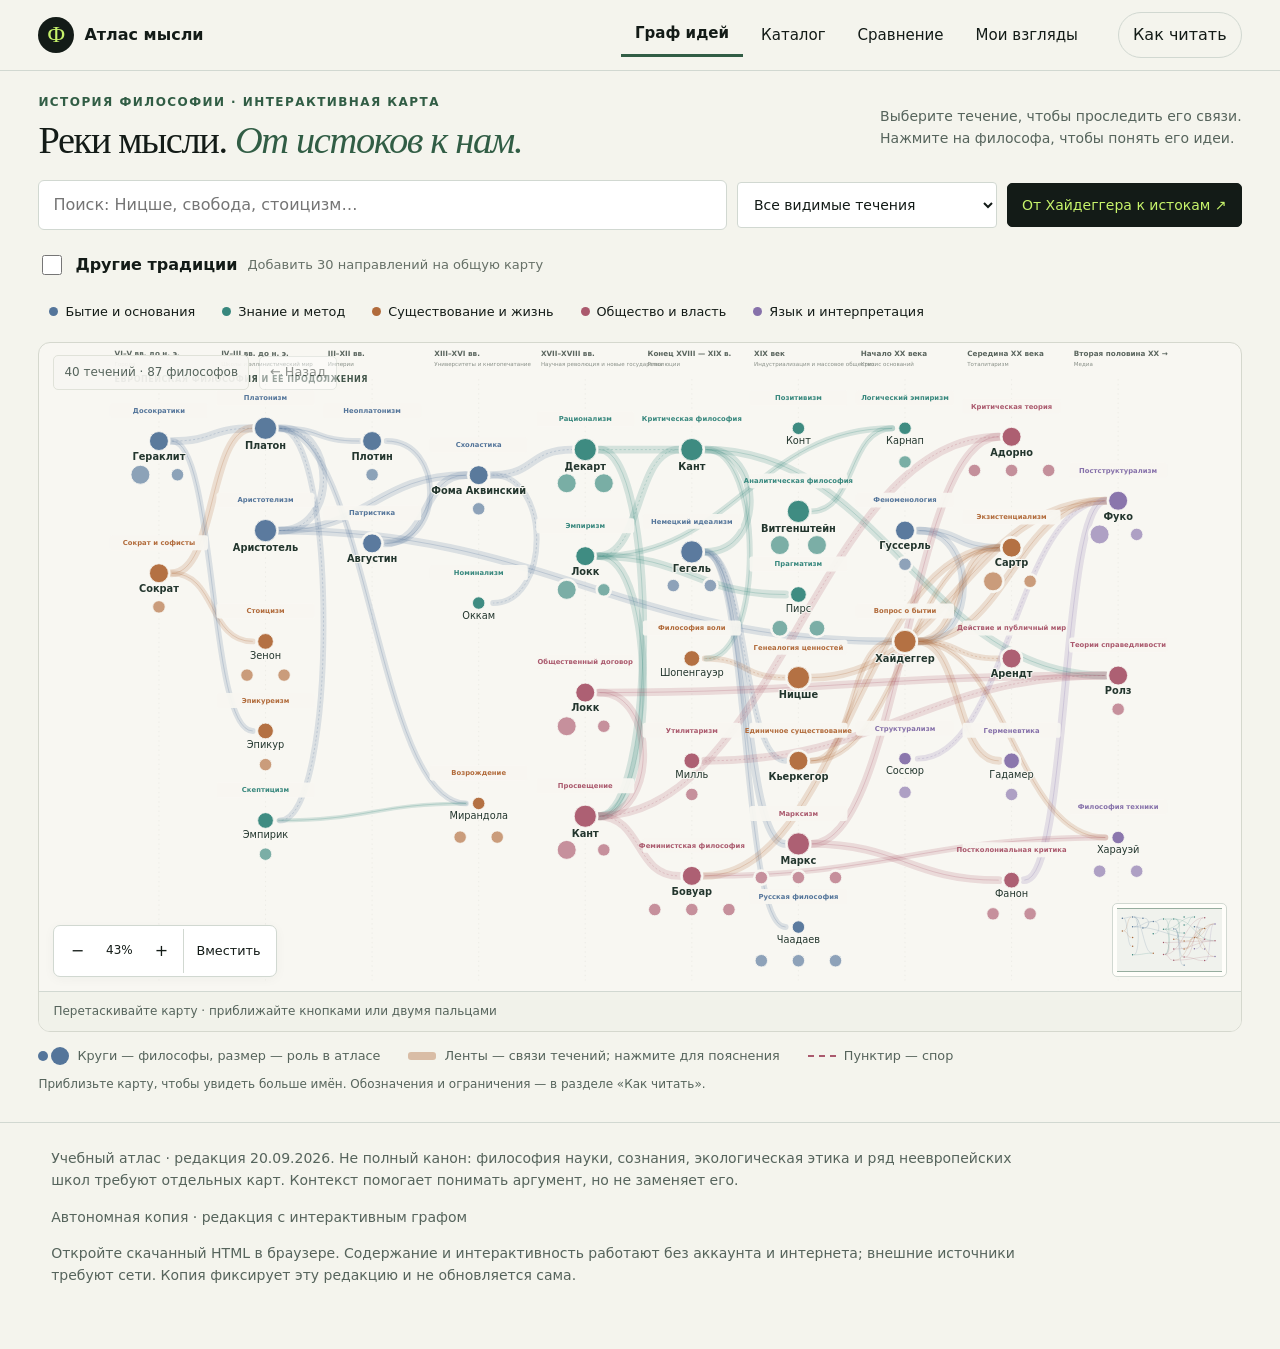
==== commit 45617000: "Make world traditions optional, add worldview assessments and expand 123 philosopher portraits" ====
--- a/atlas-offline.html
+++ b/atlas-offline.html
@@ -8,24 +8,25 @@
 @media(max-width:760px){.river-view{padding:16px 12px 24px}.river-heading{display:block;margin-bottom:16px}.river-heading>p{max-width:none;margin-top:10px;font-size:.8rem}.river-heading .eyebrow{font-size:.65rem}.river-heading h1{font-size:2rem}.river-toolbar{gap:8px}.river-search{flex-basis:100%}.river-toolbar select{flex:1;min-width:0}.river-toolbar #mapStart{font-size:.75rem;padding:8px}.map-families{flex-wrap:nowrap;overflow-x:auto;padding-bottom:6px}.map-families button{flex-shrink:0;min-height:40px}.river-layout.has-selection{grid-template-columns:1fr}.river-viewport{height:570px}.has-selection .river-viewport{height:490px}.school-inspector{border-left:0;border-top:1px solid var(--line);max-height:none;padding:22px}.school-inspector h2{font-size:2rem}.map-topline{top:10px;left:10px;right:10px;gap:6px;flex-wrap:wrap}.map-status{font-size:.68rem;max-width:100%}.map-topline button{font-size:.7rem}.map-bottom{bottom:10px;left:10px;right:10px}.zoom-controls button{padding:7px 8px}.map-mini{width:76px;height:57px}.map-legend{font-size:.72rem;gap:8px 18px}.map-help{font-size:.7rem}.map-caveat{font-size:.7rem}.search-results{max-height:290px}}
 .tradition-heading{font:700 19px system-ui;letter-spacing:1.1px}.tradition-caption{font:15px system-ui}.parallel-cluster .school-label rect{fill:#eeeff0}.parallel-cluster .school-label text{fill:#60666e}.parallel-cluster .person-label{fill:#60666e;stroke:#eeeff0}.parallel-cluster .person-halo{fill:#eeeff0}.parallel-cluster .person-dot{stroke:#eeeff0}.parallel-cluster .philosopher:hover .person-label,.parallel-cluster .philosopher:focus .person-label{fill:#343a40}
 .region-navigation{display:flex;flex-wrap:wrap;gap:6px;margin:12px 0}.region-navigation button{font-size:.78rem;padding:7px 12px;border-radius:30px;background:transparent;color:#5c636b;border-color:#cdd1d5}.region-navigation button[aria-pressed=true]{background:#59616a;color:white;border-color:#59616a}.region-navigation button[data-region=europe][aria-pressed=true]{background:var(--green);border-color:var(--green)}.region-intro{display:flex;gap:12px;align-items:baseline;padding:10px 14px;margin-bottom:12px;border-left:3px solid #a7adb4;background:#eeeff0;font-size:.8rem;color:#59616a}.region-intro strong{white-space:nowrap}.region-intro span{line-height:1.5}@media(max-width:760px){.region-navigation{flex-wrap:nowrap;overflow-x:auto;padding-bottom:5px}.region-navigation button{white-space:nowrap}.region-intro{display:block}.region-intro strong{display:block;margin-bottom:5px}}
+</style><style>[hidden]{display:none!important}.world-toggle{display:flex;align-items:center;gap:10px;padding:10px 0 16px;font-weight:650}.world-toggle input{width:20px;height:20px;accent-color:#315d45}.world-toggle span{font-weight:400;color:#667067;font-size:13px}.assessment-grid{display:grid;grid-template-columns:1fr 1fr;gap:22px}.assessment-grid article{border:1px solid #d6dcd1;background:#fffefa;border-radius:18px;padding:28px}.assessment-grid article h3{font-size:25px;margin:6px 0 18px}.assessment-grid article p{line-height:1.65}.assessment-grid article>a{display:block;margin-top:20px}.assessment-grid .external-test{grid-column:1/-1;background:#f0f1ec}.assessment-grid a{color:#315d45}#assessmentRunner{max-width:850px;margin:0 auto 40px;padding:28px;background:#fffefa;border:1px solid #d6dcd1;border-radius:18px}#assessmentRunner h3{font-size:29px;line-height:1.35}#assessmentRunner p{line-height:1.7}#assessmentRunner progress{width:100%;height:9px;accent-color:#315d45}.test-toolbar{display:flex;justify-content:space-between;align-items:center;gap:12px;margin-bottom:28px;flex-wrap:wrap}.answer-options{display:grid;gap:10px;margin:24px 0}.answer-options button{display:block;text-align:left;white-space:normal;padding:18px;border:1px solid #ccd3c8;border-radius:12px;background:#f8f7f2;color:#243b2d}.answer-options button[aria-pressed=true]{background:#e0efd6;border:2px solid #315d45;padding:17px}.answer-options span{display:block;font-size:14px;font-weight:400;margin-top:8px;line-height:1.5}.axis-result{padding:14px 0}.axis-result h4{font-size:19px;margin:0 0 12px}.axis-labels{display:flex;justify-content:space-between;gap:12px;font-size:15px}.axis-bar{height:23px;background:#c3b5a4;border-radius:5px;overflow:hidden;margin-top:9px}.axis-bar i{display:block;height:100%;background:#486c57}.answer-review{margin-top:30px}.answer-review article{border-top:1px solid #d6dcd1;padding:12px 0}.answer-review summary, #assessmentRunner summary{cursor:pointer;padding:12px 0;font-weight:650}.detail-section p{line-height:1.75}.detail-section .portrait-reading{border-left:3px solid #829782;padding-left:16px}.portrait-summary{color:#647065;font-size:13px;margin-bottom:25px}@media(max-width:650px){.assessment-grid{grid-template-columns:1fr}.assessment-grid article,#assessmentRunner{padding:20px}.world-toggle{flex-wrap:wrap}.world-toggle span{flex-basis:100%;padding-left:30px}#assessmentRunner h3{font-size:24px}.axis-labels{font-size:13px}.test-toolbar{font-size:13px}}
 </style></head>
 <body><a href="#main" class="skip-link">К содержанию</a>
-<header class="topbar"><a class="brand" href="#main"><span class="brand-mark">Φ</span>Атлас мысли</a><nav aria-label="Разделы атласа"><button data-view="river" aria-pressed="true">Граф идей</button><button data-view="atlas" aria-pressed="false">Каталог</button><button data-view="compare" aria-pressed="false">Сравнение</button><button data-view="compass" aria-pressed="false">Компас</button></nav><button id="aboutBtn" class="about-btn">Как читать</button></header>
+<header class="topbar"><a class="brand" href="#main"><span class="brand-mark">Φ</span>Атлас мысли</a><nav aria-label="Разделы атласа"><button data-view="river" aria-pressed="true">Граф идей</button><button data-view="atlas" aria-pressed="false">Каталог</button><button data-view="compare" aria-pressed="false">Сравнение</button><button data-view="compass" aria-pressed="false">Мои взгляды</button></nav><button id="aboutBtn" class="about-btn">Как читать</button></header>
 <main id="main"><section id="riverView" class="view river-view">
 <div class="river-heading"><div><p class="eyebrow">История философии · интерактивная карта</p><h1>Реки мысли. <em>От истоков к нам.</em></h1></div><p>Выберите течение, чтобы проследить его связи.<br>Нажмите на философа, чтобы понять его идеи.</p></div>
 <div class="river-toolbar"><div class="river-search"><label for="mapSearch">Найти философа или течение</label><input id="mapSearch" type="search" placeholder="Поиск: Ницше, свобода, стоицизм…" autocomplete="off" aria-controls="searchResults"><div id="searchResults" class="search-results" hidden></div></div><select id="schoolFilter" aria-label="Фильтр по течению"></select><button id="mapStart" class="start-link">От Хайдеггера к истокам ↗</button></div>
-<div id="regionNavigation" class="region-navigation" aria-label="Перейти к области карты"></div><div id="regionIntro" class="region-intro" hidden></div><div id="mapFamilies" class="map-families" aria-label="Тематические линии"></div>
+<label class="world-toggle"><input id="showWorld" type="checkbox"> Другие традиции <span>Добавить 30 направлений на общую карту</span></label><div id="regionNavigation" class="region-navigation" aria-label="Перейти к области карты"></div><div id="regionIntro" class="region-intro" hidden></div><div id="mapFamilies" class="map-families" aria-label="Тематические линии"></div>
 <div id="riverLayout" class="river-layout"><div class="map-pane"><div class="map-topline"><span id="mapStatus" class="map-status" role="status"></span><button id="mapBack" disabled aria-label="Вернуться к предыдущему фильтру">← Назад</button><button id="mapReset" hidden>Вся карта ×</button></div><div id="riverViewport" class="river-viewport"><svg id="riverSvg" xmlns="http://www.w3.org/2000/svg" role="group" tabindex="0" aria-labelledby="riverTitle"></svg><div class="map-bottom"><div class="zoom-controls" aria-label="Масштаб карты"><button id="zoomOut" aria-label="Уменьшить">−</button><output id="mapZoomLevel"></output><button id="zoomIn" aria-label="Увеличить">+</button><button id="mapFit">Вместить</button></div><button id="mapMini" class="map-mini" aria-label="Мини-карта: показать весь граф"></button></div></div><div class="map-help"><span>Перетаскивайте карту · приближайте кнопками или двумя пальцами</span><label id="neighborControl" hidden><input id="showNeighbors" type="checkbox" checked>Показывать соседние течения</label></div></div><aside id="schoolInspector" class="school-inspector" aria-label="Описание выбранного течения" hidden></aside></div>
 <div class="map-legend"><span><i class="legend-circles"></i>Круги — философы, размер — роль в атласе</span><span><i class="legend-flow"></i>Ленты — связи течений; нажмите для пояснения</span><span><i class="legend-dispute"></i>Пунктир — спор</span></div>
-<p class="map-caveat">Это качественная карта в духе диаграммы Санкея: толщина означает акцент, а не измеренный объём влияния. Время идёт слева направо с неравномерным масштабом; узлы сгруппированы по течениям, а не датам жизни. Другие традиции показаны в отдельной серой области той же карты; серый цвет обозначает контекст европейской линии, а не меньшую значимость. Приблизьте карту, чтобы увидеть больше имён.</p>
+<p class="map-caveat">Приблизьте карту, чтобы увидеть больше имён. Обозначения и ограничения — в разделе «Как читать».</p>
 </section><section class="intro"><div><p class="eyebrow">Европейская мысль · параллели · споры</p><h1>Откуда берутся <em>наши идеи</em></h1></div><div><p>Начните с эпохи — или с близкого вам вопроса. Здесь <span id="atlasCount"></span> направлений и <span id="edgeCount"></span> пояснённых связей, а не лестница к единственно верному ответу.</p><button class="start-link" data-lineage="heidegger">Начать с Хайдеггера ↗</button></div></section>
-<section id="atlasView" class="view"><div class="controls"><label class="search"><span>Поиск</span><input id="searchInput" type="search" placeholder="Хайдеггер, свобода, Капитал…"></label><label>Традиции<select id="scopeSelect"><option value="all">Все в атласе</option><option value="main">Основная линия</option><option value="parallel">Параллельные традиции</option></select></label><label class="toggle"><input id="contextToggle" type="checkbox" checked>Показывать контекст</label></div><div class="chips" id="eraChips" aria-label="Фильтр по эпохе"></div><div class="map-note"><p>Эпохи — ориентиры, не строгие границы. Течения перекрываются во времени. «Ключевой поворот» означает подробность в этом атласе, а не оценку превосходства.</p><span id="resultCount" role="status"></span></div><div id="timeline"></div></section>
+<section id="atlasView" class="view"><div class="controls"><label class="search"><span>Поиск</span><input id="searchInput" type="search" placeholder="Хайдеггер, свобода, Капитал…"></label><label>Традиции<select id="scopeSelect"><option value="all">Все в атласе</option><option value="main" selected>Основная линия</option><option value="parallel">Параллельные традиции</option></select></label><label class="toggle"><input id="contextToggle" type="checkbox" checked>Показывать контекст</label></div><div class="chips" id="eraChips" aria-label="Фильтр по эпохе"></div><div class="map-note"><p>Эпохи — ориентиры, не строгие границы. Течения перекрываются во времени. «Ключевой поворот» означает подробность в этом атласе, а не оценку превосходства.</p><span id="resultCount" role="status"></span></div><div id="timeline"></div></section>
 <section id="lineageView" class="view" hidden><div class="section-head"><h2>Идеи наследуют.<br><em>И возражают.</em></h2><p>Каждая связь подписана: влияние, передача текстов, переработка или спор. Чтобы идти назад, выбирайте предшественника слева. На телефоне предшественники находятся выше выбранной точки.</p></div><div class="graph-controls"><button id="graphBack" disabled>← Назад по моему пути</button><label>Точка отсчёта<select id="lineageSelect"></select></label></div><p class="map-note">Стрелки направлены от источника к его рецепции. Они могут относиться к конкретному автору или поздней фазе течения, а не к рождению всей школы.</p><div id="lineageGraph" class="lineage-graph"></div><div id="lineageReading"></div></section>
 <section id="compareView" class="view" hidden><div class="section-head"><h2>О чём они<br><em>не согласны?</em></h2><p>Сопоставление помогает увидеть разницу исходных вопросов. Два подхода могут дополнять друг друга, даже если не дают одного ответа.</p></div><div class="compare-selects"><label>Первое направление<select id="compareA"></select></label><label>Второе направление<select id="compareB"></select></label></div><div id="comparison"></div></section>
-<section id="compassView" class="view" hidden><div class="section-head"><h2>Не ярлык.<br><em>Точка входа.</em></h2><p>Выберите, что сейчас занимает вас. Это открытая карта интересов, не тест личности и не рекомендация принять мировоззрение целиком. Ответы никуда не отправляются и исчезают после перезагрузки.</p></div><div id="questions" class="questions"></div><div id="compassResult" class="compass-result" aria-live="polite"></div></section>
-<footer><p>Учебный атлас · редакция 17.09.2026. Не полный канон: философия науки, сознания, экологическая этика и ряд неевропейских школ требуют отдельных карт. Контекст помогает понимать аргумент, но не заменяет его.</p><p>Автономная копия · редакция с интерактивным графом</p><p class="small">Откройте скачанный HTML в браузере. Содержание и интерактивность работают без аккаунта и интернета; внешние источники требуют сети. Копия фиксирует эту редакцию и не обновляется сама.</p></footer>
+<section id="compassView" class="view" hidden><div class="section-head"><h2>Мои <em>взгляды</em></h2><p>От ответов — к аргументам и чтению. Выберите философский профиль или политический тест. Во время переходов между разделами прогресс сохраняется; после перезагрузки ответы исчезнут.</p></div><div id="assessmentHome" class="assessment-grid"><article><p class="eyebrow">Философия · 10 вопросов</p><h3>Во что я верю — и почему?</h3><p>Исследуйте знания, свободу, мораль и сознание. Темы взяты из опроса PhilPapers; объяснения, формулировки и маршруты чтения подготовлены для атласа. Это учебная адаптация, а не оригинальный опрос или валидированный тест на принадлежность к школе.</p><button class="primary" data-test="philosophy">Исследовать взгляды →</button><a href="https://philpapers.org/surveys/oquestions.html" target="_blank" rel="noopener noreferrer">Исходный опрос PhilPapers ↗</a></article><article><p class="eyebrow">Политика · 70 вопросов</p><h3>8values</h3><p>Существующий тест с четырьмя шкалами: экономика, международные отношения, гражданские свободы и общественные ценности. Русский перевод и веса вопросов сохранены из открытого проекта.</p><button class="primary" data-test="political">Пройти 8values →</button><a href="https://github.com/8values-ru/8values-ru.github.io" target="_blank" rel="noopener noreferrer">Источник и лицензия MIT ↗</a></article><article class="external-test"><p class="eyebrow">Оригинальный внешний тест</p><h3>Political Compass</h3><p>Знакомая диаграмма с экономической и социальной осями. Оригинал доступен на русском. Авторы не раскрывают подсчёт и не разрешают копировать тест, поэтому он открывается на их сайте. Его координаты нельзя напрямую сравнивать с процентами 8values.</p><a href="https://www.politicalcompass.org/test/ru" target="_blank" rel="noopener noreferrer">Пройти официальный Political Compass ↗</a></article></div><div id="assessmentRunner" hidden></div><p class="small">Ответы во встроенных тестах обрабатываются только в этой вкладке: атлас не отправляет их на сервер и не записывает в адрес ссылки. У внешних сайтов собственные правила обработки данных.</p></section>
+<footer><p>Учебный атлас · редакция 20.09.2026. Не полный канон: философия науки, сознания, экологическая этика и ряд неевропейских школ требуют отдельных карт. Контекст помогает понимать аргумент, но не заменяет его.</p><p>Автономная копия · редакция с интерактивным графом</p><p class="small">Откройте скачанный HTML в браузере. Содержание и интерактивность работают без аккаунта и интернета; внешние источники требуют сети. Копия фиксирует эту редакцию и не обновляется сама.</p></footer>
 </main><dialog id="detailPanel" class="detail-panel" aria-labelledby="detailTitle"><button id="closeDetail" class="close" aria-label="Закрыть карточку">×</button><div id="detailContent"></div></dialog>
-<dialog id="aboutDialog" aria-labelledby="aboutTitle"><button id="closeAbout" class="close" aria-label="Закрыть справку">×</button><p class="eyebrow">Начать без подготовки</p><h2 id="aboutTitle">Как читать эту карту</h2><ol><li><strong>Граф идей:</strong> нажмите на название течения или ленту. Карта оставит его представителей и соседние направления; справа (на телефоне — ниже) появится описание.</li><li><strong>Круги — философы:</strong> размер показывает редакционный акцент. Нажмите круг или имя для персональной карточки. Кнопки регионов перемещают по одной общей карте, сохраняя все узлы. Кнопки + и − меняют масштаб, перетаскивание сдвигает карту. Стрелки клавиатуры сдвигают карту, Enter открывает выбранный узел. Ленты связывают течения, а не каждого автора с каждым.</li><li><strong>Сравнение:</strong> сопоставьте близкий подход с альтернативой.</li><li><strong>Компас:</strong> выберите тему, затем прочитайте исходный текст, а не только пересказ.</li></ol><h3>Важные оговорки</h3><p>Философия не развивается по одной линии прогресса. Войны, институты и экономика меняют повестку, но не механически порождают теории. Исторические блоки — сжатая интерпретация контекста. Указанные «результаты» — новые понятия и аргументы, не окончательно доказанные истины.</p><p>Сравнения с Азией не доказывают заимствования. Для исламско-латинской рецепции и Киотской школы показаны конкретные связи. Учебные обобщения сверяются с академическими обзорами SEP и IEP; ссылки находятся в карточках.</p><h3>Мини-словарь</h3><dl id="glossary"></dl></dialog>
+<dialog id="aboutDialog" aria-labelledby="aboutTitle"><button id="closeAbout" class="close" aria-label="Закрыть справку">×</button><p class="eyebrow">Начать без подготовки</p><h2 id="aboutTitle">Как читать эту карту</h2><ol><li><strong>Граф идей:</strong> нажмите на название течения или ленту. Карта оставит его представителей и соседние направления; справа (на телефоне — ниже) появится описание.</li><li><strong>Круги — философы:</strong> размер показывает редакционный акцент. Нажмите круг или имя для персональной карточки. Другие традиции выключены по умолчанию. Переключатель добавляет их на ту же карту; кнопки регионов приближают выбранную область. Кнопки + и − меняют масштаб, перетаскивание сдвигает карту. Стрелки клавиатуры сдвигают карту, Enter открывает выбранный узел. Ленты связывают течения, а не каждого автора с каждым.</li><li><strong>Сравнение:</strong> сопоставьте близкий подход с альтернативой.</li><li><strong>Мои взгляды:</strong> пройдите опрос, разберите свои ответы и откройте связанные направления.</li></ol><h3>Важные оговорки</h3><p>Философия не развивается по одной линии прогресса. Войны, институты и экономика меняют повестку, но не механически порождают теории. Исторические блоки — сжатая интерпретация контекста. Указанные «результаты» — новые понятия и аргументы, не окончательно доказанные истины.</p><p>Сравнения с Азией не доказывают заимствования. Для исламско-латинской рецепции и Киотской школы показаны конкретные связи. Учебные обобщения сверяются с академическими обзорами SEP и IEP; ссылки находятся в карточках.</p><h3>Условности карты и карточек</h3><p>Размеры кругов и толщина лент — редакционный акцент, а не измерение заслуг или объёма влияния. Время слева направо имеет неравномерный масштаб; группировка относится к течениям, а не датам жизни. Серый цвет обозначает дополнительный фокус, а не меньшую значимость традиции. Один автор может относиться к нескольким направлениям.</p><p>Пересказы, примеры и возражения — учебная интерпретация, а не цитаты. Обзорные ссылки преимущественно на английском; источники по традиции могут охватывать несколько авторов. Исторический контекст помогает понять постановку вопроса, но не доказывает прямую причинность. Специфические разногласия и проблемы атрибуции сохранены в карточках.</p><h3>Как устроены тесты</h3><p>Философский профиль использует десять тем PhilPapers (2009). Это опрос позиций, а не экзамен. Атлас предлагает собственные объяснения и подбор чтения по каждому ответу; он не рассчитывает «процент Хайдеггера» и не выдаёт позицию по одному вопросу за всю философию человека. Варианты «не определился» и «другая позиция» не дают очков.</p><p>В 8values ответы имеют коэффициенты +1, +0,5, 0, −0,5, −1. По каждой шкале суммируются произведения ответа на исходный вес вопроса; результат нормируется по сумме модулей всех весов на шкале. Проценты — положение на шкале теста, а не доли людей, вероятность или измерение с научно установленной точностью. Равные доли могут возникнуть как от нейтральных, так и от взаимно компенсирующих ответов. Идеологический ярлык из оригинального 8values здесь не назначается; доступны сами четыре шкалы и разбор ответов.</p><h3>Мини-словарь</h3><dl id="glossary"></dl></dialog>
 <noscript><p>Для фильтров и карточек включите JavaScript в браузере.</p></noscript><script>const currents=[
 {id:"presocratics",name:"Досократики",era:"Античность",period:"VI–V вв. до н. э.",type:"fundamental",thesis:"Мир можно объяснять через природу и первоначала, а не только через миф.",context:"Полисы, морская торговля, контакты культур и ранняя математика создают пространство для рационального спора.",people:[["Гераклит","Фрагменты — становление и логос"],["Парменид","О природе — бытие неизменно"],["Демокрит","атомистическая картина мира"]],result:"Переход от мифа к аргументу: появляется вопрос не «кто сделал мир», а «из чего и по каким законам он устроен».",critique:"Сохранились главным образом фрагменты; позднейшие авторы часто пересказывали их через собственные системы.",parents:[],tags:["природа","бытие","логос"],weight:3},
 {id:"classics",name:"Сократ, Платон, Аристотель",era:"Античность",period:"V–IV вв. до н. э.",type:"fundamental",thesis:"Разум способен исследовать добродетель, знание, государство и устройство реальности.",context:"Кризис афинской демократии, Пелопоннесская война, суд над Сократом и рост крупных государств.",people:[["Платон","Государство; Пир; Федон"],["Аристотель","Метафизика; Этика; Политика"]],result:"Сформированы язык логики, этики, метафизики и политической философии; спор формы и опыта определит европейскую мысль на века.",critique:"Иерархичность, оправдание неравенства и недоверие к демократии; универсальные схемы опирались на узкий социальный опыт.",parents:["presocratics"],tags:["этика","политика","метафизика"],weight:3},
@@ -599,6 +600,172 @@
 for(const {thinkers} of worldSchools)for(const author of thinkers){const p=peopleMap.get(author.name);if(p){p.short=author.short;p.dates=author.dates;}}
 for(const p of philosophers){if(p.name==='Мартин Хайдеггер')p.dates='1889–1976';if(p.name==='Иммануил Кант')p.dates='1724–1804';if(p.name==='Георг Гегель')p.dates='1770–1831';if(p.name==='Карл Маркс')p.dates='1818–1883';if(p.name==='Эдмунд Гуссерль')p.dates='1859–1938';if(p.name==='Жан-Поль Сартр')p.dates='1905–1980';if(p.name==='Симона де Бовуар')p.dates='1908–1986';if(p.name==='Марк Аврелий')p.short='Марк Аврелий';if(p.name==='Зенон Китийский')p.short='Зенон';if(p.name==='Фома Аквинский')p.short='Фома Аквинский';if(p.name==='Ибн Сина')p.short='Ибн Сина';if(p.name==='Ибн Рушд')p.short='Ибн Рушд';if(p.name==='Симона де Бовуар')p.short='Бовуар';if(p.name==='Нисида Китаро')p.short='Нисида';if(p.name==='Ниситани Кэйдзи')p.short='Ниситани';}
 </script><script>'use strict';
+// Expanded editorial portraits. The linked SEP/IEP surveys document each tradition.
+// The introduction remains distinct from author-specific argument and historical context.
+const portraitAdditions={};
+function portrait(name,worldview,history){portraitAdditions[name]={worldview:worldview.split('|'),history:history.split('|')};}
+portrait('Мартин Хайдеггер',
+'Отправная точка «Бытия и времени» — повседневная вовлечённость. Сначала мы пользуемся инструментом, заботимся о близких, выполняем работу; лишь затем можем рассмотреть мир как набор объектов. Через эту смену исходной точки Хайдеггер пересматривает привычную картину изолированного сознания, которое должно доказать существование внешнего мира.|Человек уже получил язык, привычки и обстоятельства, но одновременно живёт возможностями. «Забота» связывает эту данность с проектами будущего. Подлинность означает принятие собственной конечности и ответственности за возможности, а не поиск скрытой неизменной личности. Тревога обнажает условность привычных ориентиров.|Поздний Хайдеггер исследует, как история, искусство и язык открывают разные способы присутствия вещей. Опасность техники он видит в привычке понимать всё, включая людей, как доступный запас ресурсов. Этот вопрос шире выбора между полезными и вредными устройствами.',
+'Его проект вырос из феноменологии Гуссерля, чтения Аристотеля и христианских мыслителей. В университетской Германии после Первой мировой войны вопрос о конкретном существовании стал альтернативой отвлечённой теории познания.|В 1933 году Хайдеггер вступил в НСДАП и стал ректором Фрайбургского университета. Его поддержка режима и антисемитизм существенны для оценки связи философии, истории и политики; объяснить их общей атмосферой эпохи недостаточно.');
+portrait('Иммануил Кант',
+'Кант спрашивает, что делает опыт возможным. Ощущения дают материал, но пространство, время и категории задают форму, в которой мы встречаем предметы. Поэтому познание активно: оно не просто копирует внешний мир. Одновременно разум не получает права достоверно описывать всё, что лежит за пределами возможного опыта.|В этике главный вопрос — какой принцип моего поступка мог бы стать законом для каждого. Автономия означает подчинение разумно признанному закону, а не следование любому желанию. Человека нельзя использовать лишь как средство: у него есть собственные цели и достоинство.|Это разделяет два порядка вопросов: что можно знать и что следует делать. Ограничивая метафизические доказательства, Кант сохраняет пространство практического рассуждения о свободе. Его наследники спорят именно о том, насколько устойчиво это разделение.',
+'Кант соединяет задачу обоснования ньютоновской науки с вызовом юмовского скептицизма. Просвещение делает публичное употребление разума самостоятельной ценностью; печать и образованная аудитория расширяют пространство спора.|Он работает в Кёнигсберге под властью прусской монархии. Напряжение между интеллектуальной самостоятельностью и политическим повиновением помогает понять его осторожное сочетание реформаторства и уважения к законному порядку.');
+portrait('Платон',
+'О красивых предметах и справедливых поступках можно спорить, потому что отдельные примеры не исчерпывают понятие. Платоновские формы дают устойчивый предмет мысли: знание требует большего, чем перечисление меняющихся впечатлений. Диалог заставляет проверить, не противоречит ли определение самому себе.|Этика связана с устройством души: желания и честолюбие нуждаются в разумном порядке. В «Государстве» справедливый полис рассматривается вместе со справедливым человеком. Воспитание превращается в политический вопрос, поскольку от него зависит, какие желания и представления граждане считают нормальными.|Значимость Платона не ограничивается одной доктриной форм. Он создаёт пространство, где вопрос можно пересматривать через возражения собеседника; разные диалоги усложняют исходные ответы. Позднейшая метафизика, христианская мысль и философия математики возвращаются к поставленным им проблемам.',
+'Пелопоннесская война, политические перевороты в Афинах и казнь Сократа сделали ненадёжность публичного мнения острым личным и гражданским вопросом. Образ правления знающих связан с этим кризисом демократии.|Академия закрепила философское обучение как длительное совместное исследование. Однако идеал разумного порядка развивался внутри общества, где женщины, рабы и неграждане были исключены из полного политического участия.');
+portrait('Аристотель',
+'Объяснить вещь — значит понять, из чего она состоит, как устроена, благодаря чему возникает и к чему направлена её деятельность. Форма исследуется в конкретном существующем, а не только как отделённый образец. Поэтому его философия тесно связана с наблюдениями живой природы и классификацией способов объяснения.|В этике хорошая жизнь — деятельность на протяжении жизни, а не отдельное приятное чувство. Добродетель приобретается практикой; верное решение требует рассудительности, чувствительной к обстоятельствам. «Середина» означает уместную меру, а не арифметический компромисс.|Человек развивается среди других: дружба, воспитание и политические учреждения входят в условия благополучия. Это оставляет богатый язык для разговора о характере и общих благах, но связывает этику с вопросом о том, кому общество вообще предоставляет возможность хорошей жизни.',
+'Аристотель учился в Академии Платона, позднее основал собственную школу — Ликей. Его работа приходится на изменение греческого мира при возвышении Македонии; он был наставником будущего Александра.|Полис остаётся образцом политического мышления, хотя его автономия ослабевает. Досуг гражданина, необходимый для обучения и политики, обеспечивался неравным распределением труда; это помогает увидеть социальные предпосылки и границы аристотелевского идеала.');
+portrait('Рене Декарт',
+'Методическое сомнение временно отбрасывает убеждения, которым можно противопоставить разумное сомнение. Сам акт мышления оказывается отправной достоверностью. Затем Декарт пытается восстановить знание о Боге и мире: сомнение служит строительству науки, а не постоянному отказу от неё.|Мыслящее и протяжённое он различает как разные виды субстанции. Материальные процессы предполагают механическое объяснение, тогда как сознание нельзя просто описать геометрией. Из этой попытки возникают одновременно программа математического естествознания и трудная проблема взаимодействия души и тела.',
+'Математизация природы в XVII веке меняет образ убедительного знания: образцом становится доказательство. Схоластическая традиция сохраняет институциональную силу, а новые исследователи ищут независимый метод.|Религиозные конфликты и судьба Галилея делают публикацию натурфилософских взглядов рискованной. Декарт много лет живёт в Нидерландах; его осторожность в изложении сосуществует с радикализмом исходного сомнения.');
+portrait('Георг Гегель',
+'Сознание не получает готовую истину одним правильным методом. Его собственные представления сталкиваются с опытом, обнаруживают ограничения и преобразуются. Диалектика описывает такие переходы; её нельзя свести к механической последовательности «тезис — антитезис — синтез».|Свобода требует признания другими и институтов, в которых человек может действовать как свободный. Семья, гражданское общество и государство рассматриваются как разные формы совместной жизни. Поэтому история права и труда существенна для философии, а не служит внешним приложением.|Гегель стремится связать логику, природу и дух в систему. Это делает его мощным собеседником для Маркса и критической теории: они наследуют внимание к противоречиям и историчности, но оспаривают способ примирения мысли с действительностью.',
+'Французская революция показала возможность радикально изменить политический порядок, а террор и войны — противоречия абстрактной свободы. Наполеоновские реформы и раздробленность Германии стали фоном поиска современных институтов.|Разрастание рынка создаёт богатство вместе с зависимостью и бедностью. Гегелевское гражданское общество — ранняя попытка осмыслить этот двойственный результат; его государство нельзя понимать лишь как ещё одно добровольное объединение покупателей.');
+portrait('Карл Маркс',
+'Маркс рассматривает экономические категории как отношения между людьми в исторически определённых условиях. Рабочая сила становится товаром, когда человек свободен продать её, но лишён самостоятельного доступа к средствам производства. Формальное равенство обмена поэтому может сосуществовать с эксплуатацией.|Капитал — движение стоимости, ориентированное на дальнейшее увеличение. Конкуренция заставляет менять технику и организацию труда; повседневная жизнь людей подчиняется силам, которые выглядят безличными. Товарный фетишизм обозначает ситуацию, когда общественные отношения воспринимаются как свойства вещей.|Освобождение предполагает изменение организации совместной жизни, а не только справедливое намерение отдельного человека. При этом анализ капитализма, прогнозы его будущего и программы политического действия — разные части наследия, требующие раздельной оценки.',
+'Индустриализация, фабричная дисциплина и урбанизация сделали наёмный труд центральной социальной проблемой. Маркс соединяет немецкую философию с британской политической экономией и опытом французского социализма.|Революции 1848 года, эмиграция и рабочее движение определяют его политическую практику. Советские и другие позднейшие режимы обращались к его имени, но их институты нельзя автоматически принимать за прямое описание общества в текстах Маркса.');
+portrait('Фридрих Ницше',
+'Ницше исследует, как ценности возникают и какие формы жизни поддерживают. Генеалогия показывает, что моральные слова могут скрывать борьбу, обиду и способы самоутверждения. Вопрос меняется: нужно выяснять не только истинность убеждения, но и то, что оно делает с человеком.|«Смерть Бога» обозначает кризис прежнего основания ценностей. Нигилизм возникает, когда это основание утрачено, а привычка искать безусловную гарантию остаётся. Создание ценностей требует преобразования собственной жизни; оно не равнозначно произволу или праву сильного на любое действие.|Перспективизм обращает внимание на телесность, аффекты и положение познающего. Его задача — усложнить понимание объективности, а не просто объявить все суждения одинаковыми. Стиль афоризма позволяет сталкивать разные углы зрения и препятствует превращению мысли в готовую инструкцию.',
+'Филологическое образование и спор о греческой культуре были исходной средой Ницше. В XIX веке историческая критика религии и престиж науки меняли положение христианства как общей картины мира.|Объединение Германии, массовая политика и национализм составляют фон его критики современности. Посмертные редакции и политические присвоения усложнили рецепцию; чтение должно различать опубликованные им книги и позднейшие компиляции заметок.');
+portrait('Сёрен Кьеркегор',
+'Решение о том, как жить, нельзя заменить знанием общей системы. Человек может понимать нравственное требование и всё же избегать выбора. Тревога связана с возможностью, а отчаяние — с нарушенным отношением к себе: нежеланием быть собой или попыткой опереться только на собственную волю.|Эстетическое, этическое и религиозное — разные способы существования, раскрываемые через голоса псевдонимов. Вера предполагает личное отношение к Богу, которое невозможно выполнить за другого. Светский читатель может учиться у его анализа выбора, не устраняя религиозную направленность проекта.',
+'В датском обществе принадлежность к государственной церкви легко совпадала с обычной социальной респектабельностью. Кьеркегор выступает против христианства, которое стало привычкой без внутреннего решения.|Его полемика с систематической философией и прессой связана с растущей властью публичного мнения. Образ отдельного человека приобретает остроту именно там, где общество предлагает готовые роли и способы говорить от имени всех.');
+portrait('Жан-Поль Сартр',
+'Человек постоянно выходит за пределы уже данного: работы, прошлого, характера. Эти обстоятельства реальны, но не превращают будущий поступок в готовую вещь. «Дурная вера» возникает, когда мы скрываем от себя либо свободу, либо ограничения ситуации — например, полностью отождествляя себя с ролью.|Свобода не обещает успеха и не устраняет других людей. Чужой взгляд может превратить меня в объект оценки, но совместная жизнь требует действия среди чужих свобод. Позднее Сартр подробнее исследует, как социальные структуры и коллективные практики ограничивают индивидуальный проект.',
+'Феноменология Гуссерля и чтение Хайдеггера дали ему средства анализа сознания и существования. Война, плен и оккупация Франции усилили вопрос о выборе в обстоятельствах, которых человек не выбирал.|Послевоенная публичная роль писателя, споры с коммунистами и деколонизация сделали «ангажированность» центральной темой. Между радикальной свободой ранних работ и коллективной историей поздних существует напряжение, а не простая смена лозунга.');
+portrait('Симона де Бовуар',
+'Свобода существует в ситуации: возможности людей неравны, и отвлечённое призывание «выбирать» может скрывать зависимость. Этика требует учитывать свободу других, поскольку собственный проект осуществим в общем человеческом мире.|Во «Втором поле» становление женщиной исследуется через воспитание, труд, тело, мифы и институты. Биология участвует в опыте, но сама по себе не определяет общественную судьбу. Категория Другого показывает, как мужской опыт получает статус нормы, а женский — исключения.',
+'Бовуар работает на пересечении философии, литературы и послевоенных споров об ответственности. Ограничения образования, занятости и семейного права превращают вопрос об абстрактной свободе в вопрос о её условиях.|Позднейшее феминистское движение развивало и критиковало её подход. Классовые, расовые и колониальные различия показывают, почему даже критика «женской судьбы» нуждается в уточнении того, о чьём опыте идёт речь.');
+portrait('Людвиг Витгенштейн',
+'В «Логико-философском трактате» предложение рассматривается как изображение возможного положения дел. Философия должна прояснять границы осмысленного высказывания; этическую значимость жизни нельзя просто поместить среди описаний фактов.|В поздних работах внимание смещается к множеству языковых практик. Значение слова определяется его ролью в деятельности: просьба, обещание и измерение не обязаны иметь одну скрытую сущность. Философская трудность часто возникает, когда выражение отрывают от ситуации его применения.|Этот поворот меняет сам способ работы философа. Вместо универсальной объяснительной схемы предлагается рассматривать примеры, сравнивать употребления и распутывать соблазнительные аналогии. Между ранним и поздним периодами сохраняется стремление прояснить мысль, но средства существенно различаются.',
+'Его работа соединяет культурную среду Вены с логическими исследованиями Рассела и Фреге. Опыт Первой мировой войны сопровождает создание ранней книги, хотя её логические задачи нельзя вывести из войны.|Учительство и возвращение в Кембридж предшествуют поздним исследованиям. В дальнейшем логический эмпиризм и философия обыденного языка по-разному использовали его идеи, поэтому «влияние Витгенштейна» означает несколько линий рецепции.');
+portrait('Эдмунд Гуссерль',
+'Восприятие всегда направлено на что-то: предмет дан с определённой стороны, в ожиданиях и связях с другими впечатлениями. Феноменология описывает это устройство данности. «Вынести за скобки» привычное допущение о мире — метод исследования опыта, а не утверждение, что мир исчезает.|Гуссерль различает логическую обоснованность и психологический факт убеждённости. В поздних работах он обращается к жизненному миру — донаучной среде значений, на которой строятся абстракции наук. Забывая её, наука рискует утратить связь со смыслом собственной деятельности.',
+'Математическое образование и споры о психологизме определяют ранний проект строгого знания. Развитие экспериментальной психологии заставляло уточнять, можно ли объяснить логическую истину устройством человеческого мозга.|Кризис европейских институтов и нацистское преследование сопровождали его поздние годы. Его еврейское происхождение стало основанием для исключения из академической жизни, несмотря на давнее обращение в христианство.');
+portrait('Мишель Фуко',
+'Фуко исследует, как исторически складываются правила, позволяющие говорить о нормальности, безумии или преступлении как о предметах знания. Знание связано с учреждениями, процедурами наблюдения и классификацией. Это не означает, что любой факт произвольно выдуман властями.|Дисциплинарная власть действует через расписания, экзамены, пространства и нормирование тел. Она не только запрещает, но и производит привычки и типы субъекта. Поздний интерес к практикам себя показывает, что человек может работать над своим способом существования внутри исторически заданных отношений.',
+'Послевоенный рост социальных наук, психиатрии и административного управления создаёт поле для его исследований. Архивы больниц и тюрем позволяют связать философские вопросы с конкретными процедурами и учреждениями.|Политические движения вокруг 1968 года и участие в работе о положении заключённых усилили практическую направленность анализа власти. Переход от общих теорий государства к локальным механизмам господства стал одним из его важнейших последствий.');
+portrait('Ханна Арендт',
+'Арендт различает поддержание жизни трудом, создание устойчивого мира вещей и политическое действие. Действовать — значит начинать новое среди людей, которые могут ответить непредсказуемо. Свобода поэтому проявляется в публичном участии, а не только в защищённой внутренней области.|Тоталитаризм разрушает множественность и способность судить. «Банальность зла» направляет внимание на бездумное исполнение роли: чудовищные действия возможны без демонической глубины личности. Это не снимает ответственности исполнителя и не делает преступление незначительным.',
+'Бегство из нацистской Германии, опыт бесправия и эмиграция в США сделали гражданство и право иметь права личными вопросами. Её теория возникает из попытки понять тотальное господство, а не из абстрактного выбора лучшей конституции.|Наблюдение за процессом Эйхмана привело к ожесточённым спорам о суждении и ответственности. Послевоенная массовая политика одновременно давала надежду на новые начала и показывала опасность замены участия администрированием.');
+portrait('Джон Ролз',
+'Представьте выбор правил общества без знания, какое место достанется вам. «Завеса неведения» устраняет возможность подогнать принципы под собственные преимущества. Это мысленный способ проверить справедливость, а не описание реального исторического договора.|Базовые свободы имеют приоритет; социальное неравенство допустимо при справедливом равенстве возможностей и пользе для наименее обеспеченных. Позднее Ролз спрашивает, как эти принципы могут поддерживать граждане с разными религиозными и философскими убеждениями.',
+'Проект формируется на фоне послевоенной конституционной демократии, государства благосостояния и споров о гражданских правах в США. Он предлагает альтернативу оправданию институтов одной суммой общественной полезности.|Реакции на Ролза разошлись: Нозик возражал против перераспределения, другие критики требовали учитывать глобальные связи, зависимости и историческую несправедливость. Именно эти возражения сделали его книгу узлом последующих дискуссий.');
+portrait('Гераклит','Логос указывает на общий порядок, который не исчезает вместе с изменениями. Натяжение противоположных сил позволяет целому существовать: устойчивость не всегда означает неподвижность.|Этот ход важен для последующей диалектики. Однако Гераклит не предлагает готовой гегелевской системы: его краткие, образные высказывания связывают устройство космоса с ограниченностью человеческого понимания.','Ионийские города были пространством торговли, колонизации и политической конкуренции. В этой среде можно было сопоставлять разные обычаи и объяснения мира; философский спор постепенно становился альтернативой простому наследованию предания.');
+portrait('Парменид','Если мыслить небытие как нечто существующее, рассуждение попадает в противоречие. Парменид делает требования мысли основанием радикального пересмотра опыта: возникновение, исчезновение и разделение перестают быть самоочевидными.|Последующие мыслители вынуждены ответить на этот вызов. Атомизм, учения о множестве элементов и платоновское различение уровней реальности по-разному пытаются сохранить возможность изменения без логической бессмыслицы.','Его поэма относится к греческой культуре Южной Италии. Форма откровения и строгая аргументация ещё сосуществуют: переход к философии не был мгновенным отказом от религиозного и поэтического языка.');
+portrait('Демокрит','Атомы различаются порядком, положением и формой; их сочетания объясняют видимое многообразие. Цвет и вкус зависят от взаимодействия с воспринимающим, поэтому привычные качества требуют объяснения, а не простого переноса в основание мира.','Атомизм отвечает на споры о бытии, пустоте и движении, начатые элеатами. Это теоретическая модель природы, возникшая задолго до экспериментальной атомной физики и её приборов.');
+portrait('Сократ','Вопрос «что такое справедливость?» отличается от просьбы назвать справедливый поступок. Проверяя ответы на противоречия, Сократ делает признание незнания началом нравственного исследования.|Философия превращается в способ жить среди людей: требование заботиться о душе нельзя выполнить одним накоплением сведений. Его пример объединяет исследование аргументов и личную ответственность за убеждения.','В афинских судах и собрании умение убеждать влияло на политическую судьбу. На фоне войны и переворотов публичное испытание авторитетов стало опасным; обвинение Сократа в нечестии и развращении молодёжи завершилось казнью в 399 году до н. э.');
+portrait('Протагор','Человек судит из определённого положения, а гражданская добродетель формируется воспитанием. Практический вопрос состоит в том, можно ли улучшать суждения и совместную жизнь, не имея доступа к абсолютно нейтральной точке зрения.','Софисты обучали граждан речи и рассуждению за плату. Спрос на такое обучение связан с состязательными институтами полиса, а критика софистов — со страхом, что сила убеждения отделится от истины.');
+portrait('Эпикур','Желания следует различать: естественные и необходимые нужды можно удовлетворить, тогда как погоня за славой и безграничным богатством не имеет конца. Разумный выбор удовольствий включает отказ от удовольствия, если за ним следует большая боль.|Атомистическое объяснение мира помогает ослабить страх перед вмешательством богов и посмертным наказанием. Дружба и небольшое сообщество дают практическую среду для спокойной жизни.','После завоеваний Александра мир греческого гражданина стал частью больших монархий. Эпикурейский Сад предложил устойчивую форму близкого общения там, где участие в политике уже не гарантировало контроля над собственной жизнью.');
+portrait('Лукреций','Поэтическое объяснение природы служит освобождению от ужаса перед смертью. Если ощущение зависит от телесного соединения, распад этого соединения означает конец переживания, а не вечное переживание отсутствия жизни.','В поздней Римской республике греческая философия входила в латинскую литературу. Поэма переносит эпикурейские идеи к новой аудитории на фоне конкуренции элит и гражданских конфликтов.');
+portrait('Зенон Китийский','Логика, физика и этика образуют взаимосвязанную программу: разумно оценивать поступки можно, понимая место человека в общем порядке. Внешние блага важны для выбора, но не делают человека нравственно хорошим автоматически.','Стоическая школа возникла в Афинах эллинистического периода. Образ общей разумной природы позволял мыслить принадлежность к человечеству шире границ одного полиса.');
+portrait('Эпиктет','Между событием и реакцией находится суждение о событии. Упражнение состоит в проверке согласия, которое мы даём впечатлению: потеря репутации не обязана превращаться в утрату нравственной самостоятельности.','Эпиктет прошёл через рабство и преподавал в Римской империи. Его беседы записал Арриан; дисциплина внутреннего выбора формулируется в мире, где социальная власть над человеком могла быть почти неограниченной.');
+portrait('Марк Аврелий','Повседневные напоминания возвращают внимание к краткости жизни, общей природе людей и исполнению текущего дела. Текст показывает философию как повторяемое упражнение: недостаточно однажды согласиться с правильной мыслью.','Императорские обязанности, военные походы и эпидемии составляют практический фон записей. Сопоставление личной этики с реальной имперской политикой позволяет увидеть границы философского самонаблюдения.');
+portrait('Пиррон','Равная убедительность противоположных объяснений может заставить приостановить окончательный ответ. Жизнь продолжается на уровне привычек и явлений, даже если человек не объявляет скрытую природу вещей достоверно установленной.','Учение реконструируется через позднейшие свидетельства и последователей. Эллинистические школы соперничали не только теориями знания, но и обещанием спокойствия; скепсис стал одним из таких жизненных путей.');
+portrait('Секст Эмпирик','Скептик противопоставляет доводу другой довод и исследует, не опирается ли доказательство на круг, бесконечный регресс или недоказанное допущение. Это делает скептицизм ресурсом проверки обоснований, даже для того, кто не принимает его как образ жизни.','Связь с медицинской эмпирической традицией важна для сочетания практического действия и осторожности в теориях. Сохранившиеся сочинения позднее стали одним из источников возрождения скептицизма в Европе Нового времени.');
+portrait('Плотин','Единое не является ещё одной вещью среди вещей: оно мыслится как источник возможности единства вообще. Ум и Душа объясняют последующие уровни множественности, а внутреннее обращение человека связывает познание с преобразованием жизни.|Красота чувствительного мира может направлять к умопостигаемому порядку. Поэтому его философия не сводится к простому презрению к материи: важен переход от рассеянного восприятия к основанию единства.','В Римской империи III века пересекались греческие философские школы и разные религиозные практики. Плотин читает Платона в этой среде; Порфирий позднее организует его трактаты в «Эннеады».');
+portrait('Прокл','Движение от причины к следствию сопровождается возвращением к основанию. Система связывает уровни реальности через последовательность аргументов, стремясь показать, как многообразие сохраняет зависимость от единства.','Позднеантичная афинская школа работала при усиливающемся христианском господстве. Через переводы и переработки прокловские схемы вошли в христианскую и исламскую философию, часто меняя исходную религиозную форму.');
+portrait('Августин','Человек непосредственно обнаруживает себя как помнящего, желающего и сомневающегося. Исследование внутренней жизни становится философским методом; анализ времени показывает, что прошлое и будущее даны через память и ожидание.|Зло осмысляется как недостаток блага, а не самостоятельная равная Богу сила. Однако человек не может просто исправить себя одним знанием: воля способна разделяться между тем, чего желает, и тем, чего считает нужным желать. Отсюда центральность благодати.','Поздняя Римская империя переживала христианизацию и политическую нестабильность. Полемика с манихейством, донатизмом и пелагианством формировала его ответы о зле, церкви и свободе; падение Рима в 410 году стало поводом для «О граде Божьем».');
+portrait('Фома Аквинский','Разум может исследовать природу и часть вопросов о Боге, но откровение сообщает то, что не выводится из философии. Истина не должна противоречить истине, поэтому различие методов не означает обязательной войны веры и рассуждения.|Вещь существует не только благодаря тому, чем она является: различение сущности и существования позволяет поставить вопрос об основании зависимого бытия. В этике естественный закон связывает разумное действие с человеческими благами и целями.','Университеты XIII века осваивали расширенный корпус Аристотеля и арабские комментарии. Споры о допустимости этих текстов делали синтез философии и богословия институциональной задачей, а не простым повторением церковного учения.');
+portrait('Ансельм Кентерберийский','Вера побуждает искать понимание собственного содержания. Он пытается показать, что понятие Бога как предельного совершенства связано с существованием; именно переход от понятия к реальности стал предметом многовековых возражений.','Монастырская учёность предшествует развитой университетской схоластике. Борьба церковной и светской власти за назначения показывает, что рассуждения о высшем порядке существовали рядом с конфликтами вполне земных институтов.');
+portrait('Уильям Оккам','Для объяснения общих высказываний необязательно постулировать отдельные общие сущности. Понятия и знаки позволяют говорить о многих единичных вещах; экономия предположений требует обоснования каждой дополнительной сущности.','Позднесредневековые споры о логике пересекались с конфликтами вокруг папской власти и францисканской бедности. Оккам применял критическое различение полномочий также к церковной политике.');
+portrait('Пико делла Мирандола','Человеческая открытость к самоизменению связывается с духовным восхождением. Проект согласования разных учений предполагает, что истину можно искать на пересечении традиций, хотя эта открытость остаётся внутри религиозной картины мира.','Возрождение расширяет доступ к греческим, еврейским и другим текстам, а покровительство образованных элит поддерживает новые формы учёности. Одновременно церковный контроль ограничивает допустимые способы соединения традиций.');
+portrait('Никколо Макиавелли','Политический поступок оценивается с учётом обстоятельств, силы и нестабильности. Удержание государства и республиканская свобода требуют понимания конфликта, а не только добрых качеств правителя; разные книги рассматривают разные политические задачи.','Итальянские войны и уязвимость городов-государств сделали внешнюю зависимость практической проблемой. Опыт флорентийской службы, падение республики и отстранение от политики придали анализу власти конкретную историческую почву.');
+portrait('Мишель Монтень','Исследование себя показывает изменчивость суждений и зависимость привычного от воспитания. Скепсис ослабляет уверенность, с которой человек навязывает другим собственную норму; эссе становится формой мысли, сохраняющей возможность пересмотра.','Религиозные войны во Франции делали догматическую уверенность разрушительной политической силой. Гуманистическое чтение античности и сообщения о других культурах давали материал для сравнения европейских привычек с альтернативами.');
+portrait('Джон Локк','Идеи возникают из ощущения и размышления о действиях ума. Анализ происхождения понятий помогает установить границы знания и отличить обоснованность от унаследованной уверенности.|Политическая власть требует согласия и ограничена задачей защиты прав. Право сопротивления ставит правителя под условие: институт существует ради людей, а не люди ради произвольной власти.','Научные и религиозные споры Англии XVII века соединялись с революциями и борьбой за ограничение монархии. При этом либеральные положения Локка сосуществовали с его участием в колониальном мире, что делает вопрос о границах провозглашённой свободы существенным.');
+portrait('Дэвид Юм','Повторяемость событий приучает ожидать одно после другого, но необходимая связь не дана ощущению как отдельный предмет. Проблема причинности и индукции показывает разницу между привычкой ожидания и строгим доказательством.|Моральное суждение связано с чувствами и сочувствием; разум помогает понять обстоятельства, но сам по себе не создаёт цели. Человек оказывается природным и общественным существом, а не одним только вычисляющим рассудком.','Шотландское Просвещение развивалось в среде торговли, университетов и клубной культуры обсуждения. История и изучение человеческих нравов становились средствами объяснить общество без сведения каждого института к вечному замыслу.');
+portrait('Фрэнсис Бэкон','Наблюдения следует организовывать так, чтобы исключать поспешные обобщения и привычные ошибки ума. «Идолы» обозначают устойчивые источники заблуждения — от особенностей восприятия до власти слов и авторитетных систем.','Рост технических практик и государственных проектов раннего Нового времени менял ожидания от знания. Бэкон связывает исследование с коллективной организацией и улучшением человеческих условий, предвосхищая институциональный идеал экспериментальной науки.');
+portrait('Бенедикт Спиноза','Бог и природа не образуют две конкурирующие области причинности: всё существующее выражает единую субстанцию. Человек включён в тот же порядок, поэтому его желания и эмоции подлежат объяснению.|Свобода возникает через понимание необходимости и преобразование пассивных аффектов в более активную жизнь. Это отличается от возможности произвольно нарушать причинный порядок; политика должна создавать условия для разумного сотрудничества.','Торговая Голландская республика соединяла относительное многообразие верований с сильными религиозными конфликтами. Изгнание Спинозы из еврейской общины и полемика о свободе толкования Писания показывают пределы этой терпимости.');
+portrait('Готфрид Лейбниц','Монады — простые центры восприятия; мир не исчерпывается протяжённой материей. Их согласованность объясняется предустановленной гармонией, а принцип достаточного основания требует спрашивать, почему существует именно этот порядок.|Истина о необходимом и истина о фактическом нуждаются в разных видах обоснования. Возможные миры позволяют обсуждать необходимость, случайность и выбор, даже если читатель не принимает богословский ответ самого Лейбница.','Европа после религиозных войн искала способы интеллектуального и политического согласования. Работа в математике, дипломатии и проектах универсального языка делала задачу общего рационального порядка частью практической деятельности Лейбница.');
+portrait('Гоббс','Если нет общей силы, способной обеспечить договорённости, даже разумная забота о безопасности может вести к взаимному нападению. Суверенная власть прекращает эту неопределённость; легитимность объясняется защитой жизни, а не одной наследственной святостью правителя.','Английская гражданская война сделала распад общего порядка непосредственным опытом. Механистическая наука дала Гоббсу язык объяснения человеческих движений и страстей, а конфликт властей — материал для теории суверенитета.');
+portrait('Жан-Жак Руссо','Общественное сравнение превращает зависимость от признания в источник несвободы. Развитие искусства и богатства поэтому не гарантирует нравственного улучшения; нужно исследовать, какие отношения они создают.|Общая воля относится к общему благу, а не просто к сумме частных желаний. Задача политического сообщества — сделать подчинение закону совместимым с самостоятельностью граждан; опасность заключается в том, кто получает право говорить от имени целого.','Неравенство сословного общества и культура публичного Просвещения формируют его вопросы. Женевский республиканский фон отличает Руссо от мыслителей, связывающих надежду исключительно с просвещённым монархом.');
+portrait('Вольтер','Критика фанатизма направлена против принуждения, прикрытого абсолютной уверенностью. Ирония и историческое сравнение позволяют испытывать религиозные и политические авторитеты, не превращая любое сомнение в завершённую метафизическую систему.','Печать, переписка и салоны создали общеевропейскую аудиторию. Дела религиозно преследуемых людей показывали, как писатель мог вмешиваться в общественные конфликты, используя публичность как средство давления.');
+portrait('Иеремия Бентам','Закон следует оценивать по последствиям для удовольствия и страдания затронутых людей. Такая постановка превращает привычное наказание или привилегию в вопрос об общественной пользе и требует учитывать интересы каждого.','Юридические реформы и рост административной способности государства создавали спрос на систематические критерии законодательства. Проект рационального управления одновременно открывал возможность улучшения институтов и усиления надзора.');
+portrait('Джон Стюарт Милль','Удовольствия различаются не только количеством, но и качеством. Развитие способностей, индивидуальность и свободное обсуждение входят в хорошую жизнь; свобода защищает общество от самоуверенности большинства.|Принцип вреда ограничивает допустимое вмешательство в жизнь взрослого человека. Он не решает автоматически, что считать вредом, поэтому практические споры продолжаются внутри самого либерального подхода.','Индустриальная Британия обсуждала расширение избирательных прав, положение рабочих и женщин. Милль поддерживал реформы, но работал и внутри имперских институтов; универсальность свободы сталкивалась с колониальными исключениями.');
+portrait('Мэри Уолстонкрафт','Зависимость и кажущаяся слабость женщин объясняются устройством воспитания, а не доказывают их природную неспособность к разуму. Равное образование становится условием самостоятельного нравственного суждения и гражданства.','Дебаты вокруг Французской революции провозгласили универсальные права, одновременно исключая женщин из политического равенства. Уолстонкрафт обращает язык Просвещения против этого внутреннего противоречия.');
+portrait('Джудит Батлер','Гендерная устойчивость создаётся повторением общественно регулируемых действий. Перформативность не означает свободное переодевание по желанию: нормы предшествуют отдельному человеку, но повторяются с возможностью сдвига и переосмысления.','Феминизм и движения сексуальных меньшинств конца XX века спорили о том, кого представляет единая категория «женщины». Постструктуралистская критика идентичности позволяла расширять солидарность, одновременно усложняя её основания.');
+portrait('Сильвия Федеричи','Домашний труд воспроизводит способность общества работать, хотя часто не оплачивается и выглядит природной обязанностью. Его анализ меняет границы экономического: забота, воспитание и контроль над телом входят в историю накопления.','Кампании за оплату домашнего труда и феминистские споры 1970-х годов сделали невидимую работу политической темой. Её исторические реконструкции связывают капитализм, колонизацию и гендерное насилие; конкретные причинные связи остаются предметом спора.');
+portrait('Иоганн Фихте','«Я» обозначает активность, благодаря которой возможен опыт предмета и ограничение собственной деятельности. Исходный принцип не описывает эгоизм отдельного человека: он призван обосновать и знание, и практическую свободу.','Фихте радикализирует кантовский поворот к условиям опыта. Французская революция и наполеоновские войны делают вопросы самостоятельности, воспитания и национального сообщества частью его меняющегося публичного проекта.');
+portrait('Фридрих Шеллинг','Природа должна обладать собственной продуктивностью, а не быть пассивным материалом сознания. Позднее свобода и возможность зла ставят предел построению мира как полностью прозрачной рациональной системы.','Романтизм, исследования живой природы и спор с Фихте формируют раннюю философию природы. Длительное развитие его мысли показывает внутреннее разнообразие немецкого идеализма, которое скрывает представление об одной школе после Канта.');
+portrait('Артур Шопенгауэр','Тело дано и как объект среди объектов, и как непосредственное стремление. Этот двойной доступ становится основанием для понимания мира как представления и воли. Неутолимость желания объясняет постоянное возвращение страдания.|Эстетическое созерцание временно прерывает служение желанию, а сострадание ослабляет замкнутость в собственном интересе. Пессимизм здесь ведёт к этическому вопросу о страдании других, а не только к отрицательной оценке собственной жизни.','Он наследует Канту, спорит с оптимизмом систематического идеализма и читает доступные в Европе индийские тексты. Эта рецепция расширяла европейский кругозор, но происходила через ограниченные переводы и не равнялась знакомству со всеми индийскими традициями.');
+portrait('Огюст Конт','Наука должна искать закономерные отношения явлений и отказываться от недоступных абсолютных причин. Социология завершает иерархию наук, а знание призвано поддерживать новый общественный порядок.','После революций и в ходе индустриализации вопрос о восстановлении согласия стал особенно острым. Конт переносит престиж естественных наук на общество; поздний проект религии человечества показывает, что он искал также нравственную интеграцию.');
+portrait('Пётр Чаадаев','Оценка России становится способом спросить, что связывает народ с общечеловеческой историей. Христианская универсальность у него противопоставлена культурному самодовольству; в разных текстах пессимизм уступает возможности особой исторической задачи.','Публикация первого «Философического письма» в николаевской России вызвала репрессию и официальное объявление автора сумасшедшим. Спор о Европе поэтому был также спором о пределах допустимого публичного самоисследования.');
+portrait('Владимир Соловьёв','Всеединство требует мыслить индивидуальное существование в связи с целым, не уничтожая личного достоинства. Нравственное совершенствование должно проявляться в отношениях и общественной жизни, а не только в частной религиозности.','Пореформенная Россия обсуждала границы церковной, государственной и общественной ответственности. Соловьёв отвечал и на позитивистскую веру в науку, и на национальную замкнутость религиозной мысли.');
+portrait('Николай Бердяев','Объективация превращает живую свободу в безличные правила и принудительные структуры. Творчество выражает способность личности начинать новое; личность нельзя исчерпать её социальной функцией или принадлежностью к коллективу.','Переход от марксистской среды к религиозной философии, революция и высылка из Советской России в 1922 году дали его мысли опыт конкурирующих проектов освобождения. Эмиграция усилила критику как революционного принуждения, так и буржуазного обезличивания.');
+portrait('Лев Шестов','Универсальная необходимость может оказаться бессильной перед единичной трагедией. Обращаясь к библейской вере, Шестов исследует возможность, которую разум заранее объявляет невозможной; спор касается самих прав рационального суда.','Русская литература и философия кризиса рубежа веков дают его размышлениям форму встречи с конкретной судьбой. Революция и эмиграция помещают этот протест против необходимости в опыт исторического разрыва.');
+portrait('Фридрих Энгельс','Исследование жизни рабочего связывает экономическое устройство с жильём, здоровьем, семьёй и повседневной зависимостью. Поздние обобщения стремятся показать историчность институтов и их связь с материальным производством.','Наблюдения в промышленном Манчестере дали материал для ранней социальной критики. Сотрудничество с Марксом и редакторская работа над его наследием существенно повлияли на то, в каком виде марксизм вошёл в массовое движение.');
+portrait('Антонио Грамши','Господство поддерживается школой, прессой, культурой и привычным здравым смыслом. Контргегемония требует длительной работы по организации альтернативного согласия; захват государственного аппарата сам по себе не завершает изменение общества.','Неудачи революционного движения и установление фашизма в Италии потребовали объяснить устойчивость капиталистического порядка. Тюремные условия определили фрагментарную форму его записей и осторожный язык политического анализа.');
+portrait('Дьёрдь Лукач','Когда труд и отношения подчинены товарной форме, люди переживают созданные ими процессы как независимые законы вещей. Понятие целостности должно вернуть видимость связи между разрозненными фактами и общественным устройством.','Европейский марксизм после Первой мировой войны искал объяснение революции и её поражений. Собственный политический опыт Лукача и давление партийной ортодоксии показывают напряжение между философской критикой и дисциплиной движения.');
+portrait('Чарльз Пирс','Чтобы уточнить смысл понятия, нужно спросить, какие мыслимые различия оно внесёт в опыт и действие. Истина при этом не сводится к удобству отдельного человека: исследование открыто исправлению со стороны сообщества.','Развитие экспериментальных наук, логики и измерительных практик в США определяет его взгляд на знание как длительную работу. Прагматизм первоначально возникает внутри вопросов о доказательстве и значении, а не как лозунг бытовой эффективности.');
+portrait('Уильям Джеймс','Переживание не всегда укладывается в одну завершённую систему. Прагматический подход спрашивает, как принятие идеи изменяет опыт; религиозная вера исследуется также через её жизненные последствия и условия решения при недостатке доказательств.','Психология становилась самостоятельной экспериментальной дисциплиной, а религиозное многообразие США требовало сравнивать разные формы опыта. Джеймс соединял лабораторную работу с вниманием к личным кризисам и исключительным переживаниям.');
+portrait('Джон Дьюи','Мысль начинается с затруднения и проверяет возможные решения в действии. Демократия — форма совместного обучения: гражданам нужны образование, обмен опытом и участие, а не только формальное право голосовать.','Урбанизация, массовая школа и индустриальные конфликты меняли американскую общественную жизнь. Прогрессивные реформы ставили задачу сделать образование средством участия в меняющемся мире, а не передачей неподвижного канона.');
+portrait('Готлоб Фреге','Различение смысла и значения объясняет, почему два выражения об одном предмете могут сообщать разное знание. Логическая форма позволяет анализировать предложения точнее, чем грамматическое деление на подлежащее и сказуемое.|Основания арифметики должны зависеть от объективных законов мысли, а не от того, как люди фактически считают. Этот антипсихологизм стал одной из отправных точек аналитической философии.','Математика XIX века требовала строгого обоснования своих операций и понятий. Создание современной логики происходило внутри этой задачи, а не как простое усовершенствование правил красноречия.');
+portrait('Бертран Рассел','Фраза может выглядеть так, будто называет предмет, хотя её логическая роль устроена иначе. Теория описаний показывает, как прояснение формы высказывания позволяет избежать лишних сущностей и ложных проблем.|Логический анализ претендует на точность, но Рассел постоянно пересматривал собственные ответы о знании и чувственных данных. Его пример показывает, что аналитическая философия — метод спора, а не один неизменный список убеждений.','Парадоксы оснований математики стимулировали работу Рассела и Уайтхеда. Войны XX века сделали его также публичным критиком милитаризма; математическая логика и политическая деятельность представляли разные стороны его жизни.');
+portrait('Морис Мерло-Понти','Тело не только наблюдаемый механизм, но и способность ориентироваться и действовать. Восприятие уже содержит практическое понимание пространства; мысль вырастает из этой вовлечённости, а не добавляется к ней извне.','Феноменология встретилась с гештальтпсихологией и исследованиями нарушений восприятия. Послевоенные споры о марксизме и свободе усилили интерес к тому, как воплощённый человек действует в исторической ситуации.');
+portrait('Фердинанд де Соссюр','Знак определяется отношениями различия: его значение не обязано происходить из естественного сходства с вещью. Разделение языка как системы и отдельного говорения позволяет исследовать правила, которыми пользуется носитель, не формулируя их явно.','Сравнительное языкознание XIX века изучало происхождение языков. Поворот к устройству системы в определённый момент дал гуманитарным наукам новый образец анализа; знаменитый курс был издан учениками по лекционным материалам.');
+portrait('Клод Леви-Стросс','Сравнение мифов и родственных отношений выявляет преобразования одних схем в другие. Значение отдельного элемента обнаруживается через его место в системе, а не только через намерение рассказчика.','Антропология XX века переосмысляла представления о «примитивном» мышлении. Полевые исследования и освоение структурной лингвистики позволяли оспаривать интеллектуальное превосходство Европы, хотя сам структурный метод тоже критиковали за дистанцию от истории.');
+portrait('Рудольф Карнап','Уточнение языка должно показывать, какие правила вывода и проверки мы принимаем. Часть метафизических споров можно заменить выбором явной системы выражения; поздний Карнап допускает множественность таких систем.','Венский кружок соединял логику с престижем новой физики и надеждой на научное просвещение. Нацизм разрушил эту интеллектуальную среду, а эмиграция перенесла многие дискуссии в англоязычные университеты.');
+portrait('Мориц Шлик','Философия проясняет значение научных и повседневных утверждений, исследуя условия их проверки. Её задача отличается от выдвижения ещё одной картины мира поверх уже работающих наук.','Относительность и новые физические теории делали прежние представления о пространстве и знании спорными. Кружок вокруг Шлика превратил междисциплинарное обсуждение в устойчивую форму коллективной философской работы.');
+portrait('Макс Хоркхаймер','Теория не находится вне общества: её вопросы, учреждения и применение тоже историчны. Критическая теория должна соединять объяснение господства с вопросом о возможности его преодоления.','Институт социальных исследований возник в среде межвоенного марксизма. Фашизм и эмиграция потребовали объяснить, почему рационализация и технический прогресс могут сопровождаться массовым варварством.');
+portrait('Теодор Адорно','Разум становится инструментальным, когда спрашивает только о средствах и перестаёт исследовать цели. Культурное производство может приучать к готовым реакциям, воспроизводя подчинение в форме развлечения.|Негативная диалектика сохраняет внимание к тому, что понятие не охватывает. Страдание конкретного человека не должно исчезать в оправдывающей системе; искусство может сохранять опыт сопротивления готовому порядку.','Опыт нацистской катастрофы, эмиграции и массовой культуры США определяет его диагноз современности. После возвращения в Германию вопрос о просвещении стал вопросом о возможности жить и мыслить после Освенцима.');
+portrait('Герберт Маркузе','Общество может воспроизводить подчинение, удовлетворяя потребности, которые само сформировало. Одномерность означает ослабление способности представить качественно иной способ жизни, даже при росте потребления.','Экономический подъём послевоенного Запада и интеграция рабочего класса заставляли переосмыслить классическую революционную надежду. Студенческие движения 1960-х годов увидели в Маркузе язык критики общества изобилия.');
+portrait('Юрген Хабермас','Когда участники приводят доводы, они обращаются к возможности взаимного признания обоснованности. Эта структура общения даёт ориентир для критики манипуляции и принуждения, не требуя единой религии или картины хорошей жизни.','Послевоенная демократизация Германии требовала публичного обсуждения прошлого и новых оснований легитимности. Развитие средств массовой информации и бюрократии поставило вопрос о том, кто действительно способен участвовать в общественном разговоре.');
+portrait('Альбер Камю','Абсурд возникает в отношении между желанием окончательного смысла и миром, который его не гарантирует. Камю исследует возможность жить ясно, не прибегая к обещанию окончательного примирения.|Бунт утверждает предел допустимого обращения с человеком и тем самым открывает солидарность. Если ради будущего совершенства разрешено всё, освобождение способно превратиться в новое убийственное господство.','Алжирское происхождение, война и работа в подпольной прессе придали его текстам конкретную политическую остроту. Споры о революционном насилии и колониальной Алжирской войне показывают также трудные ограничения его позиции.');
+portrait('Франц Фанон','Колониальное господство входит в переживание тела, языка и самооценки. Освобождение требует менять не только юридический статус, но и отношения, в которых человек постоянно видит себя через унижающий взгляд.','Работа психиатром и участие в борьбе за независимость Алжира соединяют клиническое наблюдение с политикой. Фанон предупреждал, что национальная элита может воспроизвести зависимость после формального ухода колонизаторов.');
+portrait('Эдвард Саид','Образ Востока формируется повторяющимися описаниями в литературе, науке и администрации. Исследование представлений выявляет, как право говорить о другом связано с возможностью распоряжаться его жизнью.','Палестинский опыт изгнания и работа в американском университете поставили автора между разными культурными и политическими средами. Деколонизация сделала авторитет европейского описания мира предметом систематической критики.');
+portrait('Гаятри Спивак','Вопрос о голосе угнетённого касается каналов слышимости: кто переводит, отбирает и признаёт высказывание. Представлять другого политически и изображать его в теории — разные операции, но они могут поддерживать друг друга.','Постколониальные исследования сталкивались с классовыми и гендерными исключениями внутри национальных движений. Диалог с деконструкцией и марксизмом позволял критиковать и империю, и уверенность её академических критиков.');
+portrait('Ганс-Георг Гадамер','Понимание начинается с предпосылок, которые человек получил вместе с языком и историей. Встреча с текстом может изменить эти предпосылки; «слияние горизонтов» обозначает процесс преобразования вопроса, а не исчезновение всех различий.','Гуманитарные науки искали собственное основание рядом с естественнонаучным методом. Чтение Хайдеггера и послевоенные споры о традиции поставили вопрос: как наследовать историю, сохраняя возможность критического разговора с ней?');
+portrait('Поль Рикёр','Рассказ связывает события в осмысленную последовательность и помогает человеку понимать себя во времени. Идентичность включает и сохранение черт, и верность обещанию; она не сводится к неподвижному набору свойств.','Опыт войны и послевоенный диалог феноменологии, психоанализа и исследования языка формируют его герменевтику. Разные методы чтения — доверие смыслу и подозрение к скрытым мотивам — становятся взаимно необходимыми.');
+portrait('Жак Деррида','Текст зависит от различий и повторяемости знаков: смысл никогда не присутствует как полностью изолированное содержание. Деконструкция показывает, что привилегированная сторона противопоставления нуждается в том, что объявляет вторичным.|Это меняет чтение философского наследия: важно исследовать исключения, напряжения и неустранимые следы другого внутри системы. Такой анализ не отменяет точности чтения и не даёт разрешения приписывать тексту любой смысл.','Французская интеллектуальная среда соединяла феноменологию со структурализмом. Колониальное происхождение автора из Алжира и последующие споры о языке, идентичности и университетском каноне придают его работе дополнительные политические измерения.');
+portrait('Жиль Делёз','Понятия должны схватывать процессы становления, а не только распределять готовые вещи по классам. Различие продуктивно: новое не обязано быть простой копией или отрицанием уже существующего.','Французская философия после войны искала альтернативы господству единого субъекта и больших исторических схем. Сотрудничество с Феликсом Гваттари связало эти поиски с психиатрией, политикой после 1968 года и анализом капитализма.');
+portrait('Роберт Нозик','Правомерность владения зависит от того, как собственность была приобретена и передана. Любая заранее установленная картина распределения нарушается свободными обменами; её поддержание требует постоянного вмешательства в выбор людей.','Либертарианская реакция на государство благосостояния развивалась рядом с возрождением нормативной теории у Ролза. Спор заставил уточнять разницу между справедливостью результата и справедливостью процесса, особенно при реальной истории захватов и принуждения.');
+portrait('Донна Харауэй','Знание всегда производится из определённого положения, но это не освобождает от ответственности за его качество. Ситуативность требует показывать условия наблюдения; образ киборга оспаривает жёсткие границы между организмом, техникой и социальной ролью.','Феминистская критика науки встретилась с биотехнологиями и информационным трудом. Размывание привычных границ происходило практически — в медицине, производстве и военных исследованиях — прежде чем стало философской темой.');
+portrait('Бернар Стиглер','Внешние носители памяти участвуют в формировании человеческого времени и внимания. Техническая среда может поддерживать обучение и одновременно лишать людей навыков и контроля над собственными желаниями.','Массовые медиа и цифровизация изменили хранение знания и экономику внимания. Стиглер соединяет чтение Хайдеггера и Гуссерля с вопросом о том, кому принадлежит организация повседневного опыта.');
+portrait('Лучано Флориди','Информационная среда включает не только сообщения, но и отношения, действия и искусственных агентов. Этический анализ должен учитывать, как цифровое устройство меняет возможности человека и условия общего существования.','Распространение интернета, данных и автоматизированных решений расширило философию техники до вопросов информационной онтологии. Правила доступа, приватность и ответственность стали частью организации общества, а не узкой областью компьютерных специалистов.');
+portrait('Конфуций','Человечность выращивается в отношениях: уважение, внимание к другому и ритуальная практика превращают внешнее правило во внутреннюю привычку. Достойный правитель действует примером, а не одним наказанием.|Возвращение к образцам прошлого означает нравственную работу в настоящем. Самообразование здесь имеет общественный смысл: меняясь сам, человек меняет качество связей в семье и государстве.','Ослабление порядка Чжоу и соперничество владений сделали восстановление доверия политической задачей. Странствующие учителя предлагали правителям разные способы упорядочить общество; поздняя государственная канонизация конфуцианства существенно преобразовала эту исходную ситуацию.');
+portrait('Мэн-цзы','Спонтанное сочувствие указывает на нравственные задатки, но не гарантирует добродетели без воспитания. Человечная власть должна обеспечивать условия жизни народа; голод и страх разрушают возможность устойчивого нравственного поведения.','В эпоху Сражающихся царств советники конкурировали программами усиления государства. Мэн-цзы противопоставлял военному могуществу и выгоде правителя заботу о народе как основание политической легитимности.');
+portrait('Будда','Непостоянство означает, что переживания, состояния тела и социальные положения не могут служить неизменной опорой. Привязанность к ним усиливает страдание; анализ «не-я» исследует, есть ли среди меняющихся составляющих опыта самостоятельный хозяин.|Освобождение связано с дисциплиной поведения, внимания и понимания. Это практический путь, а не одно согласие с отвлечённым тезисом о мире; община помогает поддерживать условия его осуществления.','Городской рост и развитие государств северной Индии сопровождались движениями странствующих аскетов. Буддийская община существовала благодаря отношениям монахов и мирян; поддержка купцов и правителей помогала распространять учение.');
+portrait('Лао-цзы','Недеяние означает отказ от чрезмерного навязывания схемы происходящему. Мягкость, простота и ограничение желаний рассматриваются как способы не разрушить порядок собственной избыточной активностью.','«Дао дэ цзин» складывался в среде древнекитайских споров об управлении и порядке. Текст, традиционно связываемый с Лао-цзы, нельзя уверенно читать как биографическую исповедь одного установленного автора.');
+portrait('Чжуан-цзы','Притчи заставляют менять масштаб и точку зрения: различие полезного и бесполезного зависит от того, кто оценивает. Мастерство показывает возможность действия, которое не держится на постоянном сознательном контроле.','Соревнование школ и политические конфликты древнего Китая создавали рынок готовых рецептов правильной жизни. Чжуан-цзы испытывает сами предпосылки такого поиска единственной обязательной меры.');
+portrait('Умасвати','Путь освобождения связывает верное понимание, знание и поведение. Кармическая связанность души объясняет, почему мысль должна сопровождаться дисциплиной ненасилия и вниманием к последствиям собственных действий.','Джайнизм развивался через монашеские линии и мирские общины среди других индийских традиций освобождения. Систематическое изложение Умасвати создало общий предмет комментариев, хотя разные джайнские школы расходятся в его прочтении.');
+portrait('Джаяраши Бхатта','Критика способов достоверного познания испытывает основания, на которые опираются конкурирующие школы. Если проверка надёжности восприятия или вывода требует уже принятого критерия, возникает опасность круга в доказательстве.','Индийская философия развивалась в публичных и текстовых спорах о средствах знания. Связь Джаяраши с чарвакой обсуждается исследователями: его радикальный скепсис нельзя безоговорочно приравнять к единой материалистической доктрине.');
+portrait('Акшапада Гаутама','Ньяя различает средства знания и виды ошибок рассуждения. Восприятие, вывод, сравнение и свидетельство требуют анализа условий надёжности; публичное доказательство должно быть доступно проверке оппонента.|Освобождение связано с устранением заблуждения, поэтому логика имеет жизненную цель. Это позволяет сопоставлять ньяю с аналитической философией, не превращая сходство метода в утверждение о прямой исторической связи.','«Ньяя-сутры» принадлежат многослойной традиции составления и комментирования. Соперничество буддийских, джайнских и брахманских школ делало правила спора общей интеллектуальной проблемой.');
+portrait('Ишваракришна','Пуруша — сознание-свидетель, пракрити — изменяющаяся природа, включая психические процессы. Освобождение наступает благодаря различению: ошибочно считать движение природы собственным неизменным существом.','«Санкхья-карика» сжато систематизирует длительную философскую традицию. Её схема взаимодействует с йогой и другими индийскими учениями, где знание об устройстве человека связано с практикой освобождения.');
+portrait('Кумарила Бхатта','Понимание языка и нормативной силы ведийского предписания требует теории знания. Защита авторитетности Вед сопровождается подробными аргументами против буддийских объяснений значения и достоверности.','Миманса возникла вокруг истолкования ритуальных обязанностей, но развила самостоятельные исследования языка и познания. Спор шёл не между «религией» и «философией» в современном смысле, а между соперничающими рациональными обоснованиями практики.');
+portrait('Шанкара','Повседневное различение субъекта и объектов скрывает недвойственное основание. Освобождающее знание раскрывает тождество атмана и брахмана; незнание здесь означает фундаментальную ошибку самоотождествления.|Мир опыта сохраняет практический статус, пока действует обычное познание. Поэтому тезис о недвойственности не равен простому бытовому отрицанию существования вещей или нравственных обязанностей.','Шанкара работает в комментаторской культуре, где Упанишады, «Брахма-сутры» и «Бхагавадгита» служат общими авторитетными текстами. Споры с буддистами и другими ведантистами показывают, насколько различными могли быть выводы из этого корпуса.');
+portrait('Рамануджа','Мир и индивидуальные души реальны, но находятся в неразрывной зависимости от божественного целого. Единство допускает внутренние различия: личное отношение к Богу не должно исчезать в безличном недвойственном основании.|Преданность и благодать включены в путь освобождения. Его спор с адвайтой касается не только метафизики, но и статуса отношения между любящим и тем, к кому обращена любовь.','Южноиндийская храмовая культура и традиции бхакти создают практическую среду его веданты. Философское толкование канона связывается с живой религиозной поэзией и общинными формами поклонения.');
+portrait('Нагарджуна','Если вещь возникает благодаря условиям, она не обладает полностью независимой собственной природой. Пустотность означает эту зависимость; сама пустотность тоже не становится отдельным абсолютным веществом.|Различение условной и предельной истины позволяет говорить и действовать в обычном мире, одновременно исследуя пределы наших категорий. Его аргументы испытывают крайности вечного самостоятельного бытия и полного небытия.','Махаяна переосмысляла буддийское наследие через новые тексты и идеал бодхисаттвы. Комментаторская рецепция Нагарджуны в Индии, Тибете и Восточной Азии создала несколько линий толкования, которые нельзя свести к одному современному лозунгу.');
+portrait('Васубандху','Анализ переживания показывает, что объект всегда дан внутри определённого способа представления. Йогачара исследует привычки, кармические следы и различение субъекта и объекта, а не просто утверждает, что каждый человек выдумывает мир.|Корпус, связанный с Васубандху, включает и абхидхармическую систематизацию, и тексты йогачары. Между ними важны изменения задачи и метода, поэтому одна формула не охватывает всё наследие.','Буддийские монастырские центры поддерживали интенсивные споры о сознании и достоверности опыта. Переводы этих сочинений стали основой дальнейших дискуссий в Китае и Тибете.');
+portrait('Мо-цзы','Беспристрастная забота требует учитывать пользу чужих семей и государств, а не только своих. Осуждение наступательной войны, расточительных ритуалов и наследственных привилегий связано с вопросом о последствиях для обычных людей.|Моистский подход соединяет нравственную требовательность с обсуждением критериев и практической эффективности. Он представляет самостоятельную альтернативу конфуцианскому акценту на дифференцированных отношениях.','Войны между древнекитайскими владениями делали расходы элит и защиту населения непосредственными проблемами. Моистские сообщества занимались также оборонительными практиками; поздняя традиция развивала логику и анализ языка.');
+portrait('Хань Фэй','Порядок должен опираться на понятные стимулы, наказания и проверку исполнения, а не на ожидание добродетели чиновников. Правитель удерживает власть через управление назначениями и соответствием заявленной функции реальному результату.|Это меняет единицу политического анализа: важны механизмы поведения внутри системы. Однако эффективность контроля не отвечает сама по себе на вопрос, почему власть должна быть справедливой.','Сражающиеся царства усиливали армии, налоги и бюрократию. Проекты централизации потребовали методов, работающих за пределами личной верности и родственных связей; объединение при Цинь стало важнейшей средой рецепции подобных идей.');
+portrait('Чжу Си','Принцип ли и материальная сила ци позволяют объяснять одновременно порядок и различие вещей. Нравственное исследование связано с «изучением вещей»: важно обнаруживать разумный строй и преобразовывать собственные привычки.|Работа над текстом и собой образует единую образовательную программу. Его комментарии делают философское самообразование доступным через организованный канон, который позднее приобретает государственную силу.','В эпоху Сун росли города, печать и образованная чиновничья среда. Ответ на буддийские и даосские вызовы сопровождался переустройством конфуцианского обучения; канонизация комментариев через экзамены сделала их социально влиятельными.');
+portrait('Ван Янмин','Нравственное знание не исчерпывается накоплением внешних сведений. Если человек действительно знает должное, это должно проявиться в действии; разделение знания и поступка свидетельствует о неполноте понимания.|Врождённое знание добра требует очищения от эгоистических помех. Внутренний поворот не освобождает от общественных обязанностей, а меняет то, как человек работает над собой в их исполнении.','Минская образовательная система поощряла владение каноническими текстами. Ван Янмин спорил с превращением обучения в отвлечённую книжность; административная и военная служба делала единство знания и действия практической задачей.');
+portrait('Ли Хван','Тончайшее различение нравственных чувств помогает понять, как принцип проявляется через конкретную психическую жизнь. Самовоспитание требует внимательности и уважительной сосредоточенности, а не одного знания правильной нормы.','Корейское государство Чосон организовывало образование и управление вокруг конфуцианских институтов. Спор о четырёх началах и семи чувствах показывает самостоятельную разработку китайского наследия в корейской философии.');
+portrait('Ли И','Нравственный принцип действует через материально-психическую реальность ци. Уточнение этой связи поддерживает внимание к конкретным условиям воспитания и управления, не устраняя общего нормативного порядка.','В Чосон философские дискуссии были связаны с подготовкой чиновников и программами государственных реформ. Разногласия с линией Ли Хвана стали устойчивым интеллектуальным разделением, а не просто разницей личных темпераментов.');
+portrait('Хуэйнэн','Пробуждение не обязательно понимается как постепенное накопление особых состояний. Важен непосредственный пересмотр привязанности к представлению о собственном уме; практика продолжается в обычной деятельности.|«Сутра помоста» соединяет учение с рассказом о передаче авторитета. Биографическая форма участвует в обосновании линии преемственности, поэтому её следует читать также как текст традиции.','Китайский буддизм развивался через переводы, монастыри и контакты с местными интеллектуальными практиками. Образ Хуэйнэна стал центральным для последующей истории чань, хотя текст оформлялся и перерабатывался после его жизни.');
+portrait('Догэн','Сидячая медитация не просто средство получить награду пробуждения в будущем: практика уже выражает осуществление пути. Вопрос о времени и бытии включён в то, как человек полностью присутствует в конкретном действии.|Его тексты подробно переосмысляют повседневность и монастырскую дисциплину. Поэтому дзэн у Догэна нельзя свести к спонтанности без обучения и правил.','Путешествие в Китай и перенос чань в Японию происходили в условиях изменений религиозных институтов периода Камакура. Основание монастырской общины создало материальную среду для длительного воспроизводства его практики.');
+portrait('Цонкапа','Пустотность должна пониматься вместе с зависимым возникновением: отрицание независимой сущности не отменяет причинность и нравственную ответственность. Точное рассуждение помогает избегать как овеществления абсолютного, так и нигилизма.|Путь сочетает аналитическое исследование, медитацию и дисциплину. Эта организация делает интеллектуальный спор частью религиозной практики, а не внешним противником духовного опыта.','Тибетские школы получили богатое индийское наследие через переводы и монастырское обучение. Реформаторская работа Цонкапы положила начало линии гелуг и влиятельной системе образовательных и практических учреждений.');
+portrait('Аль-Фараби','Совершенное политическое сообщество должно направлять людей к счастью, понимаемому через развитие разума. Разные формы речи передают истину различным аудиториям; философия и религия рассматриваются в связи с воспитанием общества.','Переводческое движение арабоязычного мира предоставило доступ к греческой логике и политической философии. Многоязычная культура и дворовое покровительство позволили переработать это наследие под новые религиозные и политические вопросы.');
+portrait('Ибн Сина','Сущность отвечает на вопрос, что представляет собой вещь, но сама по себе не гарантирует её существования. Различение возможного и необходимого бытия становится способом исследовать основание зависимого мира.|Мысленный опыт «парящего человека» направляет внимание на самосознание, которое не сводится к восприятию органов тела. Его философия соединяет метафизику, психологию и логику в систематический проект.','Работа при дворах Центральной Азии и Ирана связывала философию с медициной и политически нестабильной службой. Латинские переводы сделали авиценновские различения важными для университетской схоластики.');
+portrait('Ибн Рушд','Комментарий к Аристотелю должен восстанавливать последовательность доказательства. Философское исследование и религиозный текст не обязаны противоречить друг другу, если различать способы понимания и уровень подготовленности аудитории.|Споры об интеллекте и связи индивидуального человека с общим познанием стали особенно влиятельны в латинской рецепции, где его тезисы часто приобретали новую полемическую роль.','Андалусская среда связывала философию, судейскую службу и медицину. Перемены покровительства при Альмохадах показывают зависимость интеллектуальной работы от двора; переводческие сети позднее перенесли её далеко за эти политические пределы.');
+portrait('Аль-Газали','Критика философов испытывает их притязание доказать некоторые метафизические положения. Логика может быть полезна, даже если аргумент о вечности мира или причинной необходимости не выдерживает проверки.|Знание о правильном действии должно преобразовывать жизнь. Обращение к суфийской практике соединяет анализ пределов рассуждения с работой над намерением и духовной дисциплиной.','Преподавание в системе Низамийя помещало его в центр суннитской учёности и политики Сельджукской эпохи. Личный кризис и уход из публичного преподавания стали частью поиска основания религиозной уверенности.');
+portrait('Шихаб ад-Дин Сухраварди','Свет служит языком степеней проявленности и знания. Непосредственное присутствие познающего у себя нельзя полностью заменить выводом из понятий; философия должна соединять доказательство с преобразованием восприятия.|Эта программа перерабатывает перипатетическую традицию, а не просто отвергает рациональность. Образный язык помогает ставить вопросы о самосознании и источнике очевидности.','Иранские интеллектуальные мотивы соединяются с арабоязычной философией и духовной практикой XII века. Политико-религиозный конфликт, завершившийся его казнью в Алеппо, показывает уязвимость автора внутри дворовой среды.');
+portrait('Ибн Араби','Многообразие мира понимается через отношения божественного проявления. Воображение — не только произвольная фантазия: оно участвует в связи чувственного и духовного, позволяя рассматривать разные формы опыта.|Его тексты работают с парадоксами единства и различия. Позднейшие формулы «единства бытия» не следует превращать в одно плоское утверждение, будто различия между Богом, миром и человеком просто исчезают.','Странствия между западом и востоком исламского мира включали автора в широкие сети учёности и суфийских общин. Разнообразие последующих комментариев и критики показывает, что его наследие не стало единственной общепринятой доктриной суфизма.');
+portrait('Мулла Садра','Существование первичнее отвлечённых сущностей и допускает степени интенсивности. Изменение затрагивает саму субстанцию, а не только внешние свойства; становление мира поэтому получает глубокий метафизический статус.|Философский аргумент, откровение и духовный опыт должны поддерживать друг друга. Эта интеграция продолжает спор с Ибн Синой и философией озарения, создавая новый синтез.','Сефевидский Иран институционализировал шиитскую учёность и поддерживал новые центры образования. В этой среде развитие исламской философии продолжалось спустя столетия после средневековых переводов, известных европейскому читателю.');
+portrait('Нисида Китаро','Чистый опыт предшествует разложению на отдельного наблюдателя и наблюдаемый предмет. Позднее логика места исследует более широкое основание, внутри которого вообще возможны противопоставления субъекта и объекта.','Японские университеты осваивали европейскую философию на фоне быстрой модернизации. Нисида не просто переводил буддийские идеи на западный язык, а создавал новую систему в напряжении между интеллектуальными традициями и национальной политикой.');
+portrait('Ниситани Кэйдзи','Нигилизм возникает, когда привычные основания смысла перестают поддерживать существование. Буддийская пустотность призвана преобразовать саму позицию, из которой человек требует гарантии собственного значения.','Японская модерность и опыт войны усилили спор о религии и европейском нигилизме. Связи Киотской школы с националистическим дискурсом требуют различать философскую аргументацию и исторические политические вмешательства её участников.');
+portrait('Генри Одера Орука','Устная культура содержит не только коллективные верования, но и отдельных людей, способных критически обосновывать и пересматривать их. Философская мудрость требует выявлять аргумент, не приписывая всему народу одну неизменную систему.','После деколонизации спорили о том, должна ли африканская философия соответствовать европейскому письменному канону. Интервью с мудрецами в Кении расширяли признание интеллектуального авторства, одновременно ставя вопрос о роли интервьюера и перевода.');
+portrait('Кваме Гьекье','Община необходима для становления личности, но не поглощает её права и самостоятельное суждение. Умеренный коммунитаризм пытается совместить обязанности взаимной помощи с достоинством конкретного человека.','Опыт независимой Ганы и исследование аканской мысли стали средой спора о традиции и современном государстве. Коммунитарность здесь обсуждается как аргументируемая позиция, а не как врождённое свойство всех африканских обществ.');
+portrait('Несауалькойотль','В поэтической традиции науа краткость жизни и непрочность земного мира делают истину вопросом о возможной опоре среди изменения. Песнь, цветок и память выражают поиск смысла, который не обещает простой неуязвимости.','Связанные с его именем тексты переданы через позднейшую, в том числе колониальную запись. Придворная культура Тескоко и насилие завоевания важны для понимания и содержания, и того, какие свидетельства вообще сохранились.');
+portrait('Энрике Дуссель','Этика начинается с требования услышать тех, чья жизнь исключена из признанного порядка. Система может выглядеть рациональной из центра и разрушительной для зависимых обществ; критика должна учитывать эту асимметрию.|Трансмодерность предполагает развитие альтернатив через диалог и освобождение, а не простое возвращение к нетронутому прошлому. Европейские понятия здесь становятся предметом переработки со стороны колониальной периферии.','Латиноамериканские диктатуры, зависимое развитие и политическая эмиграция формируют его проект. Диалог с Марксом и Левинасом соединяется с историей колонизации, ставя под вопрос рассказ о модерности как исключительно внутреннем достижении Европы.');
+for(const p of philosophers){
+ const extra=portraitAdditions[p.name];
+ if(!extra)throw new Error('Missing expanded portrait: '+p.name);
+ p.worldview=[p.notes[0],...extra.worldview];
+ p.historicalContext=extra.history.length>1?extra.history:[currents.find(c=>c.id===p.schools[0]).context,...extra.history];
+}
+</script><script>'use strict';
 const $=s=>document.querySelector(s),byId=id=>currents.find(c=>c.id===id);
 const esc=s=>String(s??'').replace(/[&<>"']/g,c=>({'&':'&amp;','<':'&lt;','>':'&gt;','"':'&quot;',"'":'&#39;'}[c]));
 const normalize=s=>s.toLocaleLowerCase('ru').replaceAll('ё','е');
@@ -623,7 +790,10 @@
 function openDetail(c){
  if(!c)return;previousFocus=document.activeElement;
  const inEdges=incoming(c.id),outEdges=outgoing(c.id);
- $('#detailContent').innerHTML=`<p class="eyebrow">${esc(c.era)} · ${esc(c.period)}</p><h2 id="detailTitle">${esc(c.name)}</h2><p class="detail-thesis">${esc(c.thesis)}</p>${c.question!==c.thesis?`<p class="question-lead">Вопрос: ${esc(c.question)}</p>`:''}${c.ideas?section('Как устроена мысль',`<ol>${c.ideas.map(i=>`<li>${esc(i)}</li>`).join('')}</ol>`):''}${section('Что изменилось',`<p>${esc(c.result)}</p>`)}${c.example?section('На понятном примере',`<p>${esc(c.example)}</p><small>Учебный пример составителя, не цитата философа.</small>`):''}${section('Историческая почва',`<p>${esc(c.context)}</p><small>Контекст делает вопрос понятнее, но сам по себе не доказывает причину возникновения идеи.</small>`)}${section('Представители и работы',`<div class="people">${c.people.map(([name,work])=>`<div class="person"><strong>${esc(name)}</strong><p>${esc(work)}</p></div>`).join('')}</div>${c.works?`<dl class="works">${c.works.map(([name,date,meaning])=>`<dt>${esc(name)} <span>${esc(date)}</span></dt><dd>${esc(meaning)}</dd>`).join('')}</dl>`:''}`)}${section('Возражения и ограничения',`<p>${esc(c.critique)}</p>`)}${c.misconception?section('Не перепутайте',`<p>${esc(c.misconception)}</p>`):''}${section('Откуда пришло и что изменило',`<p>${inEdges.length} входящих и ${outEdges.length} исходящих связей в этой карте.</p><button class="primary" data-lineage="${c.id}">Открыть карту связей</button>`)}${section('С чего начать чтение',`<p>${esc(c.reading)}</p>`)}${section('Источники и дальнейшее чтение',`<div class="source-links">${sourceLinks(c)}</div><small>Обзорные статьи на английском; названия первичных работ выше даны по-русски. Краткие формулировки и примеры — учебная интерпретация, не цитаты. Ссылки проверялись 17 сентября 2026.</small>`)}<div class="tags">${c.tags.map(t=>`<span class="tag">${esc(t)}</span>`).join('')}</div>`;
+ const voices=[...schoolPeople[c.id]].sort((a,b)=>b.weight-a.weight).slice(0,c.weight>=3?3:2);
+ const expandedIdeas=voices.map(p=>`<h4>${esc(p.name)}</h4>${p.worldview.slice(1).map(t=>`<p>${esc(t)}</p>`).join('')}`).join('');
+ const expandedContext=[...new Set([c.context,...voices.flatMap(p=>p.historicalContext.slice(-1))])].map(t=>`<p>${esc(t)}</p>`).join('');
+ $('#detailContent').innerHTML=`<p class="eyebrow">${esc(c.era)} · ${esc(c.period)}</p><h2 id="detailTitle">${esc(c.name)}</h2><p class="detail-thesis">${esc(c.thesis)}</p>${c.question!==c.thesis?`<p class="question-lead">Вопрос: ${esc(c.question)}</p>`:''}${c.ideas?section('Как устроена мысль',`<ol>${c.ideas.map(i=>`<li>${esc(i)}</li>`).join('')}</ol>`):''}${section('Мировоззрение: разные ответы',expandedIdeas)}${section('Что изменилось',`<p>${esc(c.result)}</p>`)}${c.example?section('На понятном примере',`<p>${esc(c.example)}</p>`):''}${section('Культурно-исторический контекст',expandedContext)}${section('Представители и работы',`<div class="people">${c.people.map(([name,work])=>`<div class="person"><strong>${esc(name)}</strong><p>${esc(work)}</p></div>`).join('')}</div>${c.works?`<dl class="works">${c.works.map(([name,date,meaning])=>`<dt>${esc(name)} <span>${esc(date)}</span></dt><dd>${esc(meaning)}</dd>`).join('')}</dl>`:''}`)}${section('Возражения и ограничения',`<p>${esc(c.critique)}</p>`)}${c.misconception?section('Не перепутайте',`<p>${esc(c.misconception)}</p>`):''}${section('Откуда пришло и что изменило',`<p>${inEdges.length} входящих и ${outEdges.length} исходящих связей в этой карте.</p><button class="primary" data-lineage="${c.id}">Открыть карту связей</button>`)}${section('С чего начать чтение',`<p>${esc(c.reading)}</p>`)}${section('Источники и дальнейшее чтение',`<div class="source-links">${sourceLinks(c)}</div>`)}<div class="tags">${c.tags.map(t=>`<span class="tag">${esc(t)}</span>`).join('')}</div>`;
  const panel=$('#detailPanel');if(!panel.open)panel.showModal();panel.scrollTop=0;document.body.classList.add('modal-open');$('#closeDetail').focus();
 }
 function closeDetail(){if($('#detailPanel').open)$('#detailPanel').close();}
@@ -644,31 +814,15 @@
 for(const s of ['#compareA','#compareB'])$(s).innerHTML=options;$('#compareA').value='heidegger';$('#compareB').value='existentialism';
 function renderCompare(){const a=byId($('#compareA').value),b=byId($('#compareB').value);const rows=[['Главный вопрос','question'],['Основной ход','thesis'],['Что дал подход','result'],['Возражение','critique'],['Начать читать','reading']];$('#comparison').innerHTML=a.id===b.id?'<p class="empty">Выберите два разных направления.</p>':`<div class="comparison-grid"><div class="compare-head"><h3>${esc(a.name)}</h3><button data-detail="${a.id}">Полная карточка</button></div><div class="compare-head"><h3>${esc(b.name)}</h3><button data-detail="${b.id}">Полная карточка</button></div>${rows.map(([label,key])=>`<h4>${label}</h4><p>${esc(a[key])}</p><p>${esc(b[key])}</p>`).join('')}</div>`;}
 $('#compareA').onchange=renderCompare;$('#compareB').onchange=renderCompare;
-const interests=[
- ['Меня занимает конечность жизни и тревога.',['heidegger','kierkegaard','existentialism'],'hellenistic'],
- ['Хочу разобраться, как жить достойно каждый день.',['aristotle','hellenistic','epicurean'],'kant'],
- ['Мне важно, как общество ограничивает свободу.',['marxism','critical','feminism'],'existentialism'],
- ['Хочу проверять доводы, а не доверять красивым формулировкам.',['analytic','empiricism','pragmatism'],'hermeneutics'],
- ['Мне близка мысль, что смысл рождается в отношениях.',['hermeneutics','confucian','arendt'],'heidegger'],
- ['Хочу понять, как язык и власть формируют меня.',['structuralism','decolonial','feminism'],'justice'],
- ['Интересно, что техника меняет в человеке.',['tech','heidegger','critical'],'pragmatism'],
- ['Интересны вера, духовная практика и границы разума.',['christian','kierkegaard','india-china'],'skepticism']
-];
-$('#questions').innerHTML=interests.map(([label],i)=>`<label class="interest"><input type="checkbox" value="${i}"><span>${esc(label)}</span></label>`).join('');
-function renderCompass(){const selected=[...document.querySelectorAll('#questions input:checked')].map(x=>+x.value),box=$('#compassResult');if(!selected.length){box.innerHTML='<p class="empty-note">Выберите один или несколько интересов. Здесь появятся точки входа и полезный собеседник-оппонент.</p>';return;}
- const scores=new Map();selected.forEach(i=>interests[i][1].forEach(id=>scores.set(id,(scores.get(id)||0)+1)));const top=[...scores].sort((a,b)=>b[1]-a[1]||byId(a[0]).year-byId(b[0]).year).slice(0,3).map(([id])=>byId(id));const other=selected.map(i=>interests[i][2]).find(id=>!top.some(c=>c.id===id));
- box.innerHTML=`<h3>Собеседники для вашего следующего вопроса</h3><p>Это подбор по темам, не психологический тест. При равном числе совпадений показан хронологический порядок; он не означает «лучшую» философию.</p><div class="recommend-grid">${top.map(c=>`<article class="recommend"><h3>${esc(c.name)}</h3><p>${esc(c.reading)}</p><small>Тематических совпадений: ${scores.get(c.id)}</small><button data-detail="${c.id}">Разобраться →</button></article>`).join('')}</div>${other?`<p class="counterpoint">Для контраста: <button data-detail="${other}">${esc(byId(other).name)}</button>. Сравните его исходный вопрос со своими интуициями.</p>`:''}<button id="resetCompass">Снять все отметки</button>`;
- $('#resetCompass').onclick=()=>{document.querySelectorAll('#questions input').forEach(x=>x.checked=false);renderCompass();};
-}
-$('#questions').onchange=renderCompass;
 document.addEventListener('click',e=>{const d=e.target.closest('[data-detail]'),l=e.target.closest('[data-lineage]'),n=e.target.closest('[data-node]');if(d)openDetail(byId(d.dataset.detail));else if(l){closeDetail();goView('lineage');navigateNode(l.dataset.lineage);$('#lineageSelect').focus();}else if(n)navigateNode(n.dataset.node);});
 $('#aboutBtn').onclick=()=>$('#aboutDialog').showModal();$('#closeAbout').onclick=()=>$('#aboutDialog').close();
 $('#glossary').innerHTML=glossary.map(([term,meaning])=>`<dt>${esc(term)}</dt><dd>${esc(meaning)}</dd>`).join('');
 $('#atlasCount').textContent=currents.length;$('#edgeCount').textContent=edges.length;
-goView('atlas');render();renderLineage();renderCompass();renderCompare();
+goView('atlas');render();renderLineage();renderCompare();
 </script><script>'use strict';
 let selectedSchool='',selectedFamily='',mapTrail=[],mapModel=null,camera=null,activeEdge=null;
-let currentRegion='europe';
+let currentRegion='europe',showWorld=false;
+const visibleSchool=id=>showWorld||mapPlaces[id][2]!=='parallel';
 const mapSVG=$('#riverSvg'),mapViewport=$('#riverViewport');
 const personById=id=>philosophers.find(p=>p.id===id);
 const isParallel=id=>mapPlaces[id][2]==='parallel';
@@ -679,6 +833,7 @@
  let ids=currents.map(c=>c.id),links=edges;
  if(schoolId){ids=[schoolId];if(neighbors)ids.push(...incoming(schoolId).map(e=>e.from),...outgoing(schoolId).map(e=>e.to));ids=[...new Set(ids)];}
  else if(family)ids=ids.filter(id=>mapPlaces[id][2]===family);
+ ids=ids.filter(visibleSchool);
  links=edges.filter(e=>ids.includes(e.from)&&ids.includes(e.to)&&(!schoolId||e.from===schoolId||e.to===schoolId));
  const positions={};let width=2550,height=worldBands.at(-1).top+worldBands.at(-1).height;
  if(schoolId){
@@ -740,15 +895,16 @@
  requestAnimationFrame(()=>{if(!selectedSchool){focusRegion(currentRegion);return;}fitMap();if(mapViewport.clientWidth<760){const center=mapModel.positions[selectedSchool],scale=.58,w=mapViewport.clientWidth/scale,h=mapViewport.clientHeight/scale;camera={x:center.x-w/2,y:center.y-h/2,w,h};applyCamera();}});
 }
 function renderInspector(){
- const c=byId(selectedSchool),incomingEdges=incoming(c.id),outgoingEdges=outgoing(c.id);
+ const c=byId(selectedSchool),incomingEdges=incoming(c.id).filter(e=>visibleSchool(e.from)),outgoingEdges=outgoing(c.id).filter(e=>visibleSchool(e.to));
  const related=(list,side)=>list.length?list.map(e=>{const id=e[side];return `<button class="inspector-relation" data-school="${id}"><span>${esc(e.type)} ${side==='from'?'←':'→'}</span>${esc(shortSchools[id])}</button>`;}).join(''):'<p class="small">Связи пока не включены в атлас.</p>';
  $('#schoolInspector').innerHTML=`<button id="closeInspector" class="inspector-close" aria-label="Сбросить выбранное течение">×</button><p class="eyebrow">${esc(c.period)}</p><h2>${esc(c.name)}</h2><p class="inspector-thesis">${esc(c.thesis)}</p>${activeEdge?`<div class="connection-note"><strong>${esc(shortSchools[activeEdge.from])} → ${esc(shortSchools[activeEdge.to])}</strong><p>${esc(activeEdge.type)}. ${esc(activeEdge.note)}</p><a href="${esc(activeEdge.source)}" target="_blank" rel="noopener noreferrer">Источник связи ↗</a></div>`:''}<h3>Главный сдвиг</h3><p>${esc(c.result)}</p><h3>Почему тогда</h3><p>${esc(c.context)}</p><h3>Возражение</h3><p>${esc(c.critique)}</p><button class="primary" data-detail="${c.id}">Идеи, работы и источники →</button><h3>Представители</h3><div class="inspector-people">${schoolPeople[c.id].map(p=>`<button data-person="${p.id}">${esc(p.name)} ↗</button>`).join('')}</div><h3>Откуда пришли идеи</h3>${related(incomingEdges,'from')}<h3>Что выросло дальше</h3>${related(outgoingEdges,'to')}`;
- const analogies=parallels.filter(p=>p.a===c.id||p.b===c.id);
+ const analogies=parallels.filter(p=>(p.a===c.id||p.b===c.id)&&visibleSchool(p.a)&&visibleSchool(p.b));
  if(analogies.length)$('#schoolInspector').innerHTML+='<h3>Сопоставление, не влияние</h3>'+analogies.map(p=>{const id=p.a===c.id?p.b:p.a;return `<div class="connection-note"><button data-school="${id}">${esc(shortSchools[id])}</button><p>${esc(p.note)}</p></div>`;}).join('');
  $('#closeInspector').onclick=()=>selectSchool('');
 }
 function selectSchool(id,remember=true,edge=null){
  if(id&&!byId(id))return;
+ if(id&&isParallel(id)&&!showWorld){showWorld=true;syncWorldControls();}
  if(remember&&(selectedSchool!==id||selectedFamily))mapTrail.push({school:selectedSchool,family:selectedFamily});
  selectedSchool=id;selectedFamily='';activeEdge=edge;$('#mapSearch').value='';$('#searchResults').hidden=true;
  if(id)currentRegion=worldPlaces[id]?.[0]||'europe';
@@ -765,7 +921,7 @@
  currentRegion=id;
  const band=worldBands.find(b=>b.id===id),ids=mapModel.ids.filter(n=>id==='all'||(id==='europe'?!isParallel(n):worldPlaces[n]?.[0]===id));
  document.querySelectorAll('[data-region]').forEach(b=>b.setAttribute('aria-pressed',String(b.dataset.region===id)));
- const box=$('#regionIntro');box.hidden=false;box.innerHTML=band?`<strong>${esc(band.name)} · ${ids.length} направлений</strong><span>${esc(band.context)} Все области остаются на одной карте.</span>`:'<span>Выберите регион, чтобы приблизить его ветви. Серый цвет обозначает дополнительный фокус атласа, а не меньшую значимость.</span>';
+ const box=$('#regionIntro');box.hidden=!showWorld;box.innerHTML=band?`<strong>${esc(band.name)} · ${ids.length} направлений</strong><span>${esc(band.context)} Все области остаются на одной карте.</span>`:'<span>Выберите регион, чтобы приблизить его ветви. Серый цвет обозначает дополнительный фокус атласа, а не меньшую значимость.</span>';
  if(id==='all'||!ids.length){fitMap();return;}
  const pts=ids.map(n=>mapModel.positions[n]),x0=Math.min(...pts.map(p=>p.x))-165,x1=Math.max(...pts.map(p=>p.x))+170;
  const y0=band?band.top:0,y1=Math.max(...pts.map(p=>p.y))+150;
@@ -776,6 +932,7 @@
  applyCamera();
 }
 function goRegion(id){
+ if(id!=='europe'&&id!=='all'&&!showWorld){showWorld=true;syncWorldControls();}
  currentRegion=id;selectedSchool='';selectedFamily='';activeEdge=null;goView('river');paintMap();
 }
 function applyCamera(){
@@ -791,7 +948,8 @@
 function openPerson(p){
  if(!p)return;previousFocus=document.activeElement;
  const schools=p.schools.map(byId),sources=[...new Map(schools.flatMap(c=>c.sources).map(s=>[s[1],s])).values()];
- $('#detailContent').innerHTML=`<p class="eyebrow">Философ · ${esc(p.dates||schools[0].period)}</p><h2 id="detailTitle">${esc(p.name)}</h2><p class="detail-thesis">${esc(p.notes?.[0]||schools[0].thesis)}</p>${section('Основные работы',`<ul>${p.works.map(w=>`<li>${esc(w)}</li>`).join('')}</ul>`)}${section('Возражения и ограничения',`<p>${esc(p.notes?.[1]||schools[0].critique)}</p>`)}${section('Историческая почва',schools.map(c=>`<h4>${esc(c.name)}</h4><p>${esc(c.context)}</p>`).join(''))}${section('Место на карте',`<p>Один мыслитель может участвовать в нескольких традициях. Ленты связывают направления, а не доказывают влияние каждого их представителя на каждого.</p><div class="person-schools">${schools.map(c=>`<button data-person-school="${c.id}">${esc(c.name)} →</button>`).join('')}</div>`)}${section('Изучить идеи подробнее',schools.map(c=>`<button class="school-reading" data-detail="${c.id}">${esc(c.name)}: аргументы, результаты и чтение</button>`).join(''))}${section('Обзоры и источники по традиции',`<div class="source-links">${sources.map(([name,url])=>`<a href="${esc(url)}" target="_blank" rel="noopener noreferrer">${esc(name)} ↗</a>`).join('')}</div><small>Краткий тезис и возражение — учебная интерпретация. Обзоры могут охватывать всё течение, а не только этого автора.</small>`)}`;
+ const paragraphs=items=>items.map(t=>`<p>${esc(t)}</p>`).join('');
+ $('#detailContent').innerHTML=`<p class="eyebrow">Философ · ${esc(p.dates||schools[0].period)}</p><h2 id="detailTitle">${esc(p.name)}</h2>${section('Мировоззрение и ход мысли',paragraphs(p.worldview))}${section('Культурно-исторический контекст',paragraphs(p.historicalContext))}${section('Основные работы',`<ul>${p.works.map(w=>`<li>${esc(w)}</li>`).join('')}</ul>`)}${section('Возражения и ограничения',`<p>${esc(p.notes[1])}</p>`)}${section('Продолжить чтение',schools.map(c=>`<p class="portrait-reading"><strong>${esc(c.name)}.</strong> ${esc(c.reading)}</p>`).join(''))}${section('Место на карте',`<div class="person-schools">${schools.map(c=>`<button data-person-school="${c.id}">${esc(c.name)} →</button>`).join('')}</div>`)}${section('Источники по традиции',`<div class="source-links">${sources.map(([name,url])=>`<a href="${esc(url)}" target="_blank" rel="noopener noreferrer">${esc(name)} ↗</a>`).join('')}</div>`)}`;
  const panel=$('#detailPanel');if(!panel.open)panel.showModal();panel.scrollTop=0;document.body.classList.add('modal-open');$('#closeDetail').focus();
 }
 $('#schoolFilter').innerHTML='<option value="">Все течения</option>'+currents.map(c=>`<option value="${c.id}">${esc(c.name)}</option>`).join('');
@@ -802,11 +960,11 @@
 $('#mapFamilies').onclick=e=>{const b=e.target.closest('[data-family]');if(!b)return;mapTrail.push({school:selectedSchool,family:selectedFamily});selectedSchool='';selectedFamily=selectedFamily===b.dataset.family?'':b.dataset.family;activeEdge=null;paintMap();};
 $('#showNeighbors').onchange=paintMap;
 $('#mapReset').onclick=()=>selectSchool('');
-$('#mapBack').onclick=()=>{const prev=mapTrail.pop();if(!prev)return;selectedSchool=prev.school;selectedFamily=prev.family;activeEdge=null;paintMap();};
+$('#mapBack').onclick=()=>{const prev=mapTrail.pop();if(!prev)return;if(prev.school&&isParallel(prev.school)&&!showWorld){showWorld=true;syncWorldControls();}selectedSchool=prev.school;selectedFamily=prev.family;activeEdge=null;paintMap();};
 $('#zoomIn').onclick=()=>zoomMap(1.35);$('#zoomOut').onclick=()=>zoomMap(1/1.35);$('#mapFit').onclick=()=>selectedSchool?fitMap():focusRegion('all');
 $('#mapMini').onclick=()=>selectedSchool?fitMap():focusRegion('all');
 $('#mapStart').onclick=()=>selectSchool('heidegger');
-$('#mapSearch').addEventListener('input',e=>{const q=normalize(e.target.value.trim()),box=$('#searchResults');if(!q){box.hidden=true;return;}const persons=philosophers.filter(p=>normalize(p.name).includes(q)).slice(0,8),schools=currents.filter(c=>normalize(c.name+' '+c.tags.join(' ')).includes(q)).slice(0,6);box.hidden=false;box.innerHTML=schools.map(c=>`<button data-school="${c.id}"><small>Течение</small>${esc(c.name)}</button>`).join('')+persons.map(p=>`<button data-person="${p.id}"><small>Философ</small>${esc(p.name)}</button>`).join('')||'<p>Ничего не найдено. Попробуйте фамилию или тему.</p>';});
+$('#mapSearch').addEventListener('input',e=>{const q=normalize(e.target.value.trim()),box=$('#searchResults');if(!q){box.hidden=true;return;}const persons=philosophers.filter(p=>p.schools.some(visibleSchool)&&normalize(p.name).includes(q)).slice(0,8),schools=currents.filter(c=>visibleSchool(c.id)&&normalize(c.name+' '+c.tags.join(' ')).includes(q)).slice(0,6);box.hidden=false;box.innerHTML=schools.map(c=>`<button data-school="${c.id}"><small>Течение</small>${esc(c.name)}</button>`).join('')+persons.map(p=>`<button data-person="${p.id}"><small>Философ</small>${esc(p.name)}</button>`).join('')||'<p>Ничего не найдено. Попробуйте фамилию или тему.</p>';});
 document.addEventListener('click',e=>{const s=e.target.closest('[data-school]'),p=e.target.closest('[data-person]'),edge=e.target.closest('[data-edge]'),ps=e.target.closest('[data-person-school]');if(s)selectSchool(s.dataset.school);else if(p){$('#searchResults').hidden=true;openPerson(personById(p.dataset.person));}else if(edge){const link=edges[+edge.dataset.edge];selectSchool(link.to,true,link);}else if(ps){closeDetail();selectSchool(ps.dataset.personSchool);}if(!e.target.closest('.river-search'))$('#searchResults').hidden=true;});
 mapSVG.addEventListener('keydown',e=>{if(e.key==='Enter'||e.key===' '){const b=e.target.closest('[role="button"]');if(b){e.preventDefault();b.dispatchEvent(new MouseEvent('click',{bubbles:true}));}}else if(['ArrowLeft','ArrowRight','ArrowUp','ArrowDown'].includes(e.key)){e.preventDefault();camera.x+=e.key==='ArrowLeft'?-camera.w*.1:e.key==='ArrowRight'?camera.w*.1:0;camera.y+=e.key==='ArrowUp'?-camera.h*.1:e.key==='ArrowDown'?camera.h*.1:0;applyCamera();}else if(e.key==='+')zoomMap(1.3);else if(e.key==='-')zoomMap(1/1.3);});
 const pointers=new Map();let gesture=null,dragged=false,suppressUntil=0;
@@ -828,4 +986,738 @@
 const legacyOpenDetail=openDetail;
 openDetail=function(c){legacyOpenDetail(c);if(!c)return;const box=$('#detailContent .people');if(box)box.innerHTML=schoolPeople[c.id].map(p=>`<div class="person"><button data-person="${p.id}">${esc(p.name)} ↗</button><p>${esc(p.works.join('; '))}</p></div>`).join('');};
 goView('river');paintMap();
+
+function syncWorldControls(){
+ $('#showWorld').checked=showWorld;
+ $('#regionNavigation').hidden=!showWorld;
+ document.querySelectorAll('[data-family="parallel"]').forEach(b=>b.hidden=!showWorld);
+ $('#schoolFilter').innerHTML='<option value="">Все видимые течения</option>'+currents.filter(c=>visibleSchool(c.id)).map(c=>`<option value="${c.id}">${esc(c.name)}</option>`).join('');
+ $('#schoolFilter').value=selectedSchool;
+}
+function setWorldVisibility(value){
+ showWorld=Boolean(value);mapTrail=[];activeEdge=null;
+ if(!showWorld){currentRegion='europe';if(selectedSchool&&isParallel(selectedSchool))selectedSchool='';if(selectedFamily==='parallel')selectedFamily='';}
+ $('#mapSearch').value='';$('#searchResults').hidden=true;
+ syncWorldControls();paintMap();
+}
+$('#showWorld').onchange=e=>setWorldVisibility(e.target.checked);
+syncWorldControls();
+</script><script>/* The MIT License
+
+Copyright (c) 2020 8values. http://8values.github.io.
+
+Permission is hereby granted, free of charge, to any person obtaining a copy
+of this software and associated documentation files (the "Software"), to deal
+in the Software without restriction, including without limitation the rights
+to use, copy, modify, merge, publish, distribute, sublicense, and/or sell
+copies of the Software, and to permit persons to whom the Software is
+furnished to do so, subject to the following conditions:
+
+The above copyright notice and this permission notice shall be included in
+all copies or substantial portions of the Software.
+
+THE SOFTWARE IS PROVIDED "AS IS", WITHOUT WARRANTY OF ANY KIND, EXPRESS OR
+IMPLIED, INCLUDING BUT NOT LIMITED TO THE WARRANTIES OF MERCHANTABILITY,
+FITNESS FOR A PARTICULAR PURPOSE AND NONINFRINGEMENT. IN NO EVENT SHALL THE
+AUTHORS OR COPYRIGHT HOLDERS BE LIABLE FOR ANY CLAIM, DAMAGES OR OTHER
+LIABILITY, WHETHER IN AN ACTION OF CONTRACT, TORT OR OTHERWISE, ARISING FROM,
+OUT OF OR IN CONNECTION WITH THE SOFTWARE OR THE USE OR OTHER DEALINGS IN
+THE SOFTWARE.
+ */
+// Russian questions and original weights: https://github.com/8values-ru/8values-ru.github.io
+const politicalQuestions = [
+    {
+        "question": "Притеснение со стороны корпораций вызывает большее беспокойство, чем со стороны государства.",
+        "effect": {
+            "econ": 10,
+            "dipl": 0,
+            "govt": -5,
+            "scty": 0
+        }
+    },
+    {
+        "question": "Правительству необходимо вмешиваться в экономику для защиты потребителей.",
+        "effect": {
+            "econ": 10,
+            "dipl": 0,
+            "govt": 0,
+            "scty": 0
+        }
+    },
+    {
+        "question": "Чем свободнее рынок, тем свободнее люди.",
+        "effect": {
+            "econ": -10,
+            "dipl": 0,
+            "govt": 0,
+            "scty": 0
+        }
+    },
+    {
+        "question": "Лучше поддерживать сбалансированный бюджет, чем обеспечивать благосостояние всех граждан.",
+        "effect": {
+            "econ": -10,
+            "dipl": 0,
+            "govt": 0,
+            "scty": 0
+        }
+    },
+    {
+        "question": "Государственное финансирование исследований более выгодно людям, чем рыночное.",
+        "effect": {
+            "econ": 10,
+            "dipl": 0,
+            "govt": 0,
+            "scty": 10
+        }
+    },
+    {
+        "question": "Тарифы на международную торговлю важны для стимулирования местного производства.",
+        "effect": {
+            "econ": 5,
+            "dipl": 0,
+            "govt": -10,
+            "scty": 0
+        }
+    },
+    {
+        "question": "От каждого по способностям, каждому по потребностям",
+        "effect": {
+            "econ": 10,
+            "dipl": 0,
+            "govt": 0,
+            "scty": 0
+        }
+    },
+    {
+        "question": "Было бы лучше, если бы социальные программы были отменены в пользу частной благотворительности.",
+        "effect": {
+            "econ": -10,
+            "dipl": 0,
+            "govt": 0,
+            "scty": 0
+        }
+    },
+    {
+        "question": "Следует увеличить налоги на богатых, чтобы обеспечить бедных.",
+        "effect": {
+            "econ": 10,
+            "dipl": 0,
+            "govt": 0,
+            "scty": 0
+        }
+    },
+    {
+        "question": "Наследование — это законная форма богатства.",
+        "effect": {
+            "econ": -10,
+            "dipl": 0,
+            "govt": 0,
+            "scty": -5
+        }
+    },
+    {
+        "question": "Основные коммунальные услуги, такие как дороги и электричество, должны находиться в государственной/общественной собственности.",
+        "effect": {
+            "econ": 10,
+            "dipl": 0,
+            "govt": 0,
+            "scty": 0
+        }
+    },
+    {
+        "question": "Государственное вмешательство представляет собой угрозу для экономики.",
+        "effect": {
+            "econ": -10,
+            "dipl": 0,
+            "govt": 0,
+            "scty": 0
+        }
+    },
+    {
+        "question": "Те, кто могут платить больше, должны получать лучшее медицинское обслуживание.",
+        "effect": {
+            "econ": -10,
+            "dipl": 0,
+            "govt": 0,
+            "scty": 0
+        }
+    },
+    {
+        "question": "Качественное образование — право всех людей.",
+        "effect": {
+            "econ": 10,
+            "dipl": 0,
+            "govt": 0,
+            "scty": 5
+        }
+    },
+    {
+        "question": "Средства производства должны принадлежать рабочим, которые их используют.",
+        "effect": {
+            "econ": 10,
+            "dipl": 0,
+            "govt": 0,
+            "scty": 0
+        }
+    },
+    {
+        "question": "Организация Объединенных Наций должна быть упразднена.",
+        "effect": {
+            "econ": 0,
+            "dipl": -10,
+            "govt": -5,
+            "scty": 0
+        }
+    },
+    {
+        "question": "Нашей нации зачастую необходимы военные действия для защиты. (Зачастую необходимы военные действия, чтобы защитить нашу нацию)",
+        "effect": {
+            "econ": 0,
+            "dipl": -10,
+            "govt": -10,
+            "scty": 0
+        }
+    },
+    {
+        "question": "Я поддерживаю региональные объединения, такие как Евросоюз.",
+        "effect": {
+            "econ": -5,
+            "dipl": 10,
+            "govt": 10,
+            "scty": 5
+        }
+    },
+    {
+        "question": "Важно сохранить наш национальный суверенитет.",
+        "effect": {
+            "econ": 0,
+            "dipl": -10,
+            "govt": -5,
+            "scty": 0
+        }
+    },
+    {
+        "question": "Объединенное мировое правительство принесло бы пользу человечеству.",
+        "effect": {
+            "econ": 0,
+            "dipl": 10,
+            "govt": 0,
+            "scty": 0
+        }
+    },
+    {
+        "question": "Важнее сохранить мирные отношения, чем наращивать нашу силу.",
+        "effect": {
+            "econ": 0,
+            "dipl": 10,
+            "govt": 0,
+            "scty": 0
+        }
+    },
+    {
+        "question": "Войны не нужно оправдывать перед другими странами.",
+        "effect": {
+            "econ": 0,
+            "dipl": -10,
+            "govt": -10,
+            "scty": 0
+        }
+    },
+    {
+        "question": "Военные расходы — это пустая трата денег.",
+        "effect": {
+            "econ": 0,
+            "dipl": 10,
+            "govt": 10,
+            "scty": 0
+        }
+    },
+    {
+        "question": "Международная помощь — это пустая трата денег.",
+        "effect": {
+            "econ": -5,
+            "dipl": -10,
+            "govt": 0,
+            "scty": 0
+        }
+    },
+    {
+        "question": "У меня великая нация.",
+        "effect": {
+            "econ": 0,
+            "dipl": -10,
+            "govt": 0,
+            "scty": 0
+        }
+    },
+    {
+        "question": "Исследования должны проводиться в международном масштабе.",
+        "effect": {
+            "econ": 0,
+            "dipl": 10,
+            "govt": 0,
+            "scty": 10
+        }
+    },
+    {
+        "question": "Правительства должны отвечать перед международным сообществом.",
+        "effect": {
+            "econ": 0,
+            "dipl": 10,
+            "govt": 5,
+            "scty": 0
+        }
+    },
+    {
+        "question": "Даже в протестах против авторитарных режимов насилие недопустимо.",
+        "effect": {
+            "econ": 0,
+            "dipl": 5,
+            "govt": -5,
+            "scty": 0
+        }
+    },
+    {
+        "question": "Мои религиозные ценности должны распространяться как можно шире.",
+        "effect": {
+            "econ": 0,
+            "dipl": -5,
+            "govt": -10,
+            "scty": -10
+        }
+    },
+    {
+        "question": "Ценности нашей нации должны распространяться как можно шире.",
+        "effect": {
+            "econ": 0,
+            "dipl": -10,
+            "govt": -5,
+            "scty": 0
+        }
+    },
+    {
+        "question": "Очень важно поддерживать закон и порядок.",
+        "effect": {
+            "econ": 0,
+            "dipl": -5,
+            "govt": -10,
+            "scty": -5
+        }
+    },
+    {
+        "question": "Население в целом принимает неверные решения.",
+        "effect": {
+            "econ": 0,
+            "dipl": 0,
+            "govt": -10,
+            "scty": 0
+        }
+    },
+    {
+        "question": "Ассистированный врачом суицид должен быть легальным.",
+        "effect": {
+            "econ": 0,
+            "dipl": 0,
+            "govt": 10,
+            "scty": 0
+        }
+    },
+    {
+        "question": "Ради защиты от терроризма необходимо пожертвовать некоторыми гражданскими свободами.",
+        "effect": {
+            "econ": 0,
+            "dipl": 0,
+            "govt": -10,
+            "scty": 0
+        }
+    },
+    {
+        "question": "Государственный надзор необходим в современном мире.",
+        "effect": {
+            "econ": 0,
+            "dipl": 0,
+            "govt": -10,
+            "scty": 0
+        }
+    },
+    {
+        "question": "Само существование государства представляет угрозу нашей свободе.",
+        "effect": {
+            "econ": 0,
+            "dipl": 0,
+            "govt": 10,
+            "scty": 0
+        }
+    },
+    {
+        "question": "Независимо от политических убеждений, важно быть на стороне своей страны.",
+        "effect": {
+            "econ": 0,
+            "dipl": -10,
+            "govt": -10,
+            "scty": -5
+        }
+    },
+    {
+        "question": "Всякую власть следует подвергать сомнению.",
+        "effect": {
+            "econ": 0,
+            "dipl": 0,
+            "govt": 10,
+            "scty": 5
+        }
+    },
+    {
+        "question": "Иерархическое устройство государства — лучшее.",
+        "effect": {
+            "econ": 0,
+            "dipl": 0,
+            "govt": -10,
+            "scty": 0
+        }
+    },
+    {
+        "question": "Важно, чтобы правительство придерживалось мнения большинства, даже если оно неверно.",
+        "effect": {
+            "econ": 0,
+            "dipl": 0,
+            "govt": 10,
+            "scty": 0
+        }
+    },
+    {
+        "question": "Чем сильнее руководство, тем лучше.",
+        "effect": {
+            "econ": 0,
+            "dipl": -10,
+            "govt": -10,
+            "scty": 0
+        }
+    },
+    {
+        "question": "Демократия — это нечто большее, чем процесс принятия решений.",
+        "effect": {
+            "econ": 0,
+            "dipl": 0,
+            "govt": 10,
+            "scty": 0
+        }
+    },
+    {
+        "question": "Экологические нормы необходимы.",
+        "effect": {
+            "econ": 5,
+            "dipl": 0,
+            "govt": 0,
+            "scty": 10
+        }
+    },
+    {
+        "question": "Лучший мир придёт путём автоматизации, научного и технологического прогресса.",
+        "effect": {
+            "econ": 0,
+            "dipl": 0,
+            "govt": 0,
+            "scty": 10
+        }
+    },
+    {
+        "question": "Детей следует воспитывать в духе религиозных или традиционных ценностей.",
+        "effect": {
+            "econ": 0,
+            "dipl": 0,
+            "govt": -5,
+            "scty": -10
+        }
+    },
+    {
+        "question": "Традиции сами по себе не имеют никакой ценности.",
+        "effect": {
+            "econ": 0,
+            "dipl": 0,
+            "govt": 0,
+            "scty": 10
+        }
+    },
+    {
+        "question": "Религия должна играть определенную роль в государственном управлении.",
+        "effect": {
+            "econ": 0,
+            "dipl": 0,
+            "govt": -10,
+            "scty": -10
+        }
+    },
+    {
+        "question": "Церкви должны облагаться налогом так же, как облагаются налогом другие институты.",
+        "effect": {
+            "econ": 5,
+            "dipl": 0,
+            "govt": 0,
+            "scty": 10
+        }
+    },
+    {
+        "question": "Изменение климата в настоящее время является одной из величайших угроз нашему образу жизни.",
+        "effect": {
+            "econ": 0,
+            "dipl": 0,
+            "govt": 0,
+            "scty": 10
+        }
+    },
+    {
+        "question": "Важно работать всем миром в борьбе с изменением климата.",
+        "effect": {
+            "econ": 0,
+            "dipl": 10,
+            "govt": 0,
+            "scty": 10
+        }
+    },
+    {
+        "question": "Много лет назад общество было лучше, чем сейчас.",
+        "effect": {
+            "econ": 0,
+            "dipl": 0,
+            "govt": 0,
+            "scty": -10
+        }
+    },
+    {
+        "question": "Важно сохранять традиции нашего прошлого.",
+        "effect": {
+            "econ": 0,
+            "dipl": 0,
+            "govt": 0,
+            "scty": -10
+        }
+    },
+    {
+        "question": "Важно мыслить в долгосрочной перспективе, о будущем после наших жизней.",
+        "effect": {
+            "econ": 0,
+            "dipl": 0,
+            "govt": 0,
+            "scty": 10
+        }
+    },
+    {
+        "question": "Разум важнее, чем поддержание нашей культуры.",
+        "effect": {
+            "econ": 0,
+            "dipl": 0,
+            "govt": 0,
+            "scty": 10
+        }
+    },
+    {
+        "question": "Употребление наркотиков должно быть легализовано или декриминализировано.",
+        "effect": {
+            "econ": 0,
+            "dipl": 0,
+            "govt": 10,
+            "scty": 2
+        }
+    },
+    {
+        "question": "Однополые браки должны быть легализованы.",
+        "effect": {
+            "econ": 0,
+            "dipl": 0,
+            "govt": 10,
+            "scty": 10
+        }
+    },
+    {
+        "question": "Ни одна культура не превосходит другую.",
+        "effect": {
+            "econ": 0,
+            "dipl": 10,
+            "govt": 5,
+            "scty": 10
+        }
+    },
+    {
+        "question": "Секс вне брака аморален.",
+        "effect": {
+            "econ": 0,
+            "dipl": 0,
+            "govt": -5,
+            "scty": -10
+        }
+    },
+    {
+        "question": "Если мы вообще принимаем мигрантов, важно, чтобы они ассимилировались в нашей культуре.",
+        "effect": {
+            "econ": 0,
+            "dipl": 0,
+            "govt": -5,
+            "scty": -10
+        }
+    },
+    {
+        "question": "Аборты должны быть запрещены в большинстве или во всех случаях.",
+        "effect": {
+            "econ": 0,
+            "dipl": 0,
+            "govt": -10,
+            "scty": -10
+        }
+    },
+    {
+        "question": "Владение оружием должно быть запрещено лицам без веской причины.",
+        "effect": {
+            "econ": 0,
+            "dipl": 0,
+            "govt": -10,
+            "scty": 0
+        }
+    },
+    {
+        "question": "Я поддерживаю систему всеобщего здравоохранения с единым плательщиком (Single-payer healthcare).",
+        "effect": {
+            "econ": 10,
+            "dipl": 0,
+            "govt": 0,
+            "scty": 0
+        }
+    },
+    {
+        "question": "Проституция должна быть незаконной.",
+        "effect": {
+            "econ": 0,
+            "dipl": 0,
+            "govt": -10,
+            "scty": -10
+        }
+    },
+    {
+        "question": "Поддержание семейных ценностей имеет важное значение.",
+        "effect": {
+            "econ": 0,
+            "dipl": 0,
+            "govt": 0,
+            "scty": -10
+        }
+    },
+    {
+        "question": "Гнаться за прогрессом любой ценой опасно.",
+        "effect": {
+            "econ": 0,
+            "dipl": 0,
+            "govt": 0,
+            "scty": -10
+        }
+    },
+    {
+        "question": "Генетические модификации — добро, даже если они производятся на людях.",
+        "effect": {
+            "econ": 0,
+            "dipl": 0,
+            "govt": 0,
+            "scty": 10
+        }
+    },
+    {
+        "question": "Мы должны открыть наши границы иммигрантам.",
+        "effect": {
+            "econ": 0,
+            "dipl": 10,
+            "govt": 10,
+            "scty": 0
+        }
+    },
+    {
+        "question": "Правительства должны быть обеспокоены иностранцами так же, как и своими собственными гражданами.",
+        "effect": {
+            "econ": 0,
+            "dipl": 10,
+            "govt": 0,
+            "scty": 0
+        }
+    },
+    {
+        "question": "Ко всем людям — независимо от таких факторов, как культура или сексуальная ориентация, — следует относиться одинаково.",
+        "effect": {
+            "econ": 10,
+            "dipl": 10,
+            "govt": 10,
+            "scty": 10
+        }
+    },
+    {
+        "question": "Важно продвигать цели моей группы превыше всех остальных.",
+        "effect": {
+            "econ": -10,
+            "dipl": -10,
+            "govt": -10,
+            "scty": -10
+        }
+    }
+];
+</script><script>'use strict';
+// Topic selection: PhilPapers 2009. Original educational explanations and reading links.
+// No PhilPapers classification algorithm is claimed or reproduced.
+const philosophyQuestions=[
+ {title:'Откуда берётся знание?',hint:'Представьте спор, в котором логически стройная теория расходится с наблюдением. Чему вы доверитесь прежде всего?',options:[['Опыт и наблюдение','Эмпиризм: общие выводы должны опираться на опыт.',['empiricism']],['Разум и доказательство','Рационализм: часть знания обосновывается рассуждением.',['rationalism']],['Их сочетание','Исследовать, что даёт опыт и что вносит познающий субъект.',['kant']]]},
+ {title:'Можно ли знать что-то до проверки опытом?',hint:'Например, требуется ли пересчитать все пары предметов, чтобы обосновать арифметическое равенство?',options:[['Да, некоторые истины','Априорное обоснование не сводится к накоплению наблюдений.',['kant','rationalism']],['Нет, в конечном счёте нужен опыт','Даже самые общие убеждения нуждаются в опытном основании.',['empiricism']]]},
+ {title:'Что делает поступок правильным?',hint:'При трудном выборе можно спрашивать о результате, о допустимости самого действия или о качествах действующего человека.',options:[['Последствия для затронутых людей','Консеквенциализм оценивает действие через его последствия.',['utilitarian']],['Обязанности и уважение к человеку','Деонтология исследует принципы, ограничивающие средства.',['kant']],['Характер и практическая мудрость','Этика добродетели спрашивает, каким человеком стоит становиться.',['aristotle','hellenistic']]]},
+ {title:'Есть ли моральная истина независимо от одобрения?',hint:'Если общество единодушно одобряет жестокость, достаточно ли этого, чтобы она стала правильной?',options:[['Есть основания осудить её независимо от мнения','Моральный реализм признаёт независимую правильность хотя бы некоторых моральных суждений.',['kant','aristotle']],['Моральные оценки зависят от человеческих практик','Антиреалистические подходы различаются: они могут объяснять нормы соглашением, чувствами или историей.',['empiricism','irrationalism']]]},
+ {title:'Совместима ли свобода с причинной обусловленностью?',hint:'Если у выбора есть причины — воспитание, желания, обстоятельства, — исчезает ли ответственность?',options:[['Свободный выбор может иметь причины','Компатибилизм различает причинность и принуждение.',['rationalism','empiricism']],['Для свободы нужна подлинная открытость выбора','Либертарианство о свободе воли — отдельная тема, не название политической позиции.',['kierkegaard','existentialism']],['Полной свободы воли нет','Скепсис к свободе воли заставляет пересмотреть основания ответственности.',['rationalism']]]},
+ {title:'Как связаны сознание и физический мир?',hint:'Сравните описание мозговой активности с тем, как переживается боль. Достаточно ли первого, чтобы полностью объяснить второе?',options:[['Сознание целиком относится к физической реальности','Физикалистический подход ищет объяснение в устройстве природы.',['analytic']],['У сознания есть несводимая сторона','Нефизикалистические позиции по-разному объясняют её статус.',['rationalism']],['Сначала нужно описать сам опыт','Это дополнительный маршрут атласа: феноменология исследует переживание, не решая вопрос одним ярлыком.',['phenomenology']]]},
+ {title:'Существует ли мир независимо от восприятия?',hint:'Что вы предполагаете о комнате, пока никто в неё не смотрит?',options:[['Да, её существование не зависит от наблюдателя','Реалистическая позиция допускает ошибки восприятия без отрицания внешнего мира.',['aristotle','analytic']],['Сознание существенно для того, что мы называем миром','Идеалистические подходы исследуют зависимость предметности от мышления и опыта.',['idealism']],['Для окончательного ответа недостаточно оснований','Скептическая позиция ставит вопрос о границах обоснования.',['skepticism']]]},
+ {title:'Что такое числа и общие понятия?',hint:'Два дерева различаются, но мы применяем к ним одно понятие. Существует ли общее независимо от отдельных вещей?',options:[['Есть самостоятельная реальность общего','Платонистский маршрут: исследовать статус форм и абстрактных объектов.',['classics']],['Общее — способ говорить и мыслить о единичном','Номиналистский маршрут: объяснить общность без отдельных универсальных сущностей.',['nominalism']]]},
+ {title:'Что утверждает успешная научная теория?',hint:'Прибор показывает след частицы, которую нельзя увидеть непосредственно. Говорит ли теория о реальном устройстве мира?',options:[['Она приближённо описывает независимую реальность','Научный реализм связывает успех объяснения с устройством мира.',['analytic']],['Главное — надёжно объяснять и предсказывать наблюдения','Антиреалистические подходы ограничивают обязательства о ненаблюдаемом; полезен спор логического эмпиризма с реализмом.',['logical','pragmatism']]]},
+ {title:'Красота — в предмете или в зрителе?',hint:'Если два человека по-разному переживают одну музыку, возможен ли обоснованный спор о её ценности?',options:[['Есть основания, не сводимые к личному вкусу','Объективистский маршрут: искать общие основания эстетической оценки.',['classics']],['Ценность зависит от переживания и контекста','Субъективистский маршрут: исследовать чувство и формирование вкуса.',['empiricism']],['Суждение лично, но претендует на разделяемость','Дополнительный маршрут атласа: кантовский вопрос об общезначимости без строгого доказательства.',['kant']]]}
+];
+const politicalLabels=['Полностью согласен','Скорее согласен','Нейтрально / не уверен','Скорее не согласен','Полностью не согласен'];
+const answerFactors=[1,.5,0,-.5,-1];
+const politicalAxes=[['econ','Экономика','Равенство','Рынок','Перераспределение и общественные услуги ↔ свободный рынок и частная инициатива.'],['dipl','Международные отношения','Мир','Нация','Международное сотрудничество ↔ приоритет национальных интересов.'],['govt','Гражданские свободы','Свобода','Авторитет','Личная автономия ↔ сильные полномочия власти.'],['scty','Общество','Прогресс','Традиция','Изменение общественных норм ↔ сохранение традиционных норм.']];
+const testStates={philosophy:{answers:[],index:0},political:{answers:[],index:0}};
+let activeTest=null;
+const testQuestions=kind=>kind==='political'?politicalQuestions:philosophyQuestions;
+function scorePolitical(answers){
+ if(answers.length!==politicalQuestions.length||Array.from({length:politicalQuestions.length},(_,i)=>answers[i]).some(a=>!Number.isInteger(a)||a<0||a>4))return null;
+ return Object.fromEntries(politicalAxes.map(([key])=>{const max=politicalQuestions.reduce((sum,q)=>sum+Math.abs(q.effect[key]),0),sum=politicalQuestions.reduce((sum,q,i)=>sum+answerFactors[answers[i]]*q.effect[key],0);return [key,Math.round(1000*(max+sum)/(2*max))/10];}));
+}
+function philosophyRoutes(answers){
+ const matches=new Map();
+ philosophyQuestions.forEach((q,i)=>{const a=q.options[answers[i]];if(a)a[2].forEach(id=>{if(!matches.has(id))matches.set(id,[]);matches.get(id).push(i);});});
+ return [...matches].sort((a,b)=>b[1].length-a[1].length||a[0].localeCompare(b[0]));
+}
+function startAssessment(kind){if(!testStates[kind])return;activeTest=kind;$('#assessmentHome').hidden=true;$('#assessmentRunner').hidden=false;renderAssessment();}
+function renderAssessment(){
+ const box=$('#assessmentRunner'),state=testStates[activeTest],questions=testQuestions(activeTest),q=questions[state.index];
+ if(!q){renderAssessmentResult();return;}
+ const choices=activeTest==='political'?politicalLabels.map(label=>[label,'']):[...q.options,['Пока не определился','Вернёмся к этому вопросу после чтения.'],['Моя позиция сложнее этих вариантов','Ответ не будет привязан к одной школе.']];
+ box.innerHTML=`<div class="test-toolbar"><button data-test-home>← Выбор теста</button><span>${activeTest==='political'?'8values':'Философский профиль'}</span><button data-test-clear>Начать заново</button></div><p class="eyebrow">Вопрос ${state.index+1} из ${questions.length}</p><progress max="${questions.length}" value="${state.index}" aria-label="Прогресс теста"></progress><h3 id="testQuestion" tabindex="-1">${esc(q.title||q.question)}</h3>${q.hint?`<p class="question-hint">${esc(q.hint)}</p>`:''}<div class="answer-options" role="group" aria-labelledby="testQuestion">${choices.map(([label,help],i)=>`<button data-answer="${i}" aria-pressed="${state.answers[state.index]===i}"><strong>${esc(label)}</strong>${help?`<span>${esc(help)}</span>`:''}</button>`).join('')}</div><div class="test-toolbar"><button data-test-back ${state.index===0?'disabled':''}>← Предыдущий вопрос</button><button data-test-next ${state.answers[state.index]===undefined?'disabled':''}>${state.index===questions.length-1?'Показать результат':'Следующий →'}</button></div>`;
+ $('#testQuestion').focus();
+}
+function recordAnswer(index){const state=testStates[activeTest],q=testQuestions(activeTest)[state.index],max=activeTest==='political'?4:q.options.length+1;if(!Number.isInteger(index)||index<0||index>max)return;state.answers[state.index]=index;renderAssessment();}
+function assessmentReview(){const state=testStates[activeTest];return '<details class="answer-review"><summary>Мои ответы и их вклад</summary>'+testQuestions(activeTest).map((q,i)=>{const a=state.answers[i],label=activeTest==='political'?politicalLabels[a]:q.options[a]?.[0]||(a===q.options.length?'Пока не определился':'Моя позиция сложнее этих вариантов');const detail=activeTest==='political'?politicalAxes.filter(([key])=>q.effect[key]!==0).map(([key,title])=>title+': '+(answerFactors[a]*q.effect[key]>0?'+':'')+answerFactors[a]*q.effect[key]).join(' · '):q.options[a]?.[1]||'Без привязки к школе.';return `<article><p><strong>${i+1}. ${esc(q.title||q.question)}</strong></p><p>${esc(label)}</p><p class="small">${esc(detail)}</p><button data-test-edit="${i}">Изменить ответ</button></article>`;}).join('')+'</details>';}
+function renderAssessmentResult(){
+ const state=testStates[activeTest],box=$('#assessmentRunner');let result='';
+ if(activeTest==='political'){
+  const scores=scorePolitical(state.answers);if(!scores){state.index=Array.from({length:politicalQuestions.length},(_,i)=>i).find(i=>state.answers[i]===undefined)??0;renderAssessment();return;}
+  result='<h3 id="testQuestion" tabindex="-1">Ваш профиль 8values</h3><p>Четыре независимые шкалы. Значения показывают баланс ответов в этом тесте; это не вероятность и не процент согласия с политической партией.</p>'+politicalAxes.map(([key,title,left,right,meaning])=>`<section class="axis-result"><h4>${title}</h4><div class="axis-labels"><span>${left} <strong>${scores[key]}%</strong></span><span><strong>${Math.round((100-scores[key])*10)/10}%</strong> ${right}</span></div><div class="axis-bar" role="img" aria-label="${title}: ${left} ${scores[key]} процентов; ${right} ${Math.round((100-scores[key])*10)/10} процентов"><i style="width:${scores[key]}%"></i></div><p>${meaning}</p></section>`).join('')+'<details><summary>Формула подсчёта</summary><p>По каждой шкале: 100 × (сумма модулей весов + сумма произведений веса на ответ) / (2 × сумма модулей весов). Коэффициенты ответа: +1; +0,5; 0; −0,5; −1. В разборе ниже показан вклад каждого ответа. Веса и вопросы сохранены из русскоязычного 8values.</p></details><h4>Разобраться в основаниях</h4><div class="person-schools"><button data-detail="justice">Ролз и Нозик: справедливость</button><button data-detail="contract">Общественный договор</button><button data-detail="marxism">Марксизм</button><button data-detail="arendt">Свобода у Арендт</button></div>';
+ }else{
+  const routes=philosophyRoutes(state.answers),answered=state.answers.filter((a,i)=>a<philosophyQuestions[i].options.length).length;
+  result=`<h3 id="testQuestion" tabindex="-1">Ваш философский профиль</h3><p>Определённая позиция выбрана в ${answered} из 10 вопросов. Ниже — маршруты чтения по отдельным совпадениям. Их число помогает расставить приоритеты, но не измеряет вашу принадлежность к школе.</p>`;
+  result+=routes.length?'<div class="recommend-grid">'+routes.map(([id,indices])=>`<article class="recommend"><h4>${esc(byId(id).name)}</h4><p>Точки соприкосновения: ${indices.map(i=>esc(philosophyQuestions[i].title)).join(' · ')}</p><p>${esc(byId(id).reading)}</p><button data-detail="${id}">Идеи и критика</button><button data-school="${id}">Проследить на карте →</button></article>`).join('')+'</div>':'<p>Пока нет оснований выделить близкую школу. Начните с разбора любого вопроса и вернитесь к ответам после чтения.</p>';
+  result+='<p>Опрос преимущественно охватывает споры аналитической философии. Для вопросов о конечности и смысле дополнительно откройте <button data-detail="heidegger">Хайдеггера</button> и <button data-detail="existentialism">экзистенциализм</button>: эти темы не выражаются результатом данного профиля.</p>';
+ }
+ box.innerHTML='<div class="test-toolbar"><button data-test-home>← Выбор теста</button><button data-test-clear>Пройти заново</button></div>'+result+assessmentReview();$('#testQuestion').focus();
+}
+$('#compassView').addEventListener('click',e=>{
+ const start=e.target.closest('[data-test]'),answer=e.target.closest('[data-answer]'),edit=e.target.closest('[data-test-edit]');
+ if(start){startAssessment(start.dataset.test);return;}if(!activeTest)return;const state=testStates[activeTest];
+ if(answer)recordAnswer(Number(answer.dataset.answer));
+ else if(e.target.closest('[data-test-next]')&&state.answers[state.index]!==undefined){state.index++;renderAssessment();}
+ else if(e.target.closest('[data-test-back]')){state.index=Math.max(0,state.index-1);renderAssessment();}
+ else if(edit){state.index=Number(edit.dataset.testEdit);renderAssessment();}
+ else if(e.target.closest('[data-test-home]')){$('#assessmentRunner').hidden=true;$('#assessmentHome').hidden=false;}
+ else if(e.target.closest('[data-test-clear]')){state.answers=[];state.index=0;renderAssessment();}
+});
 </script></body></html>
